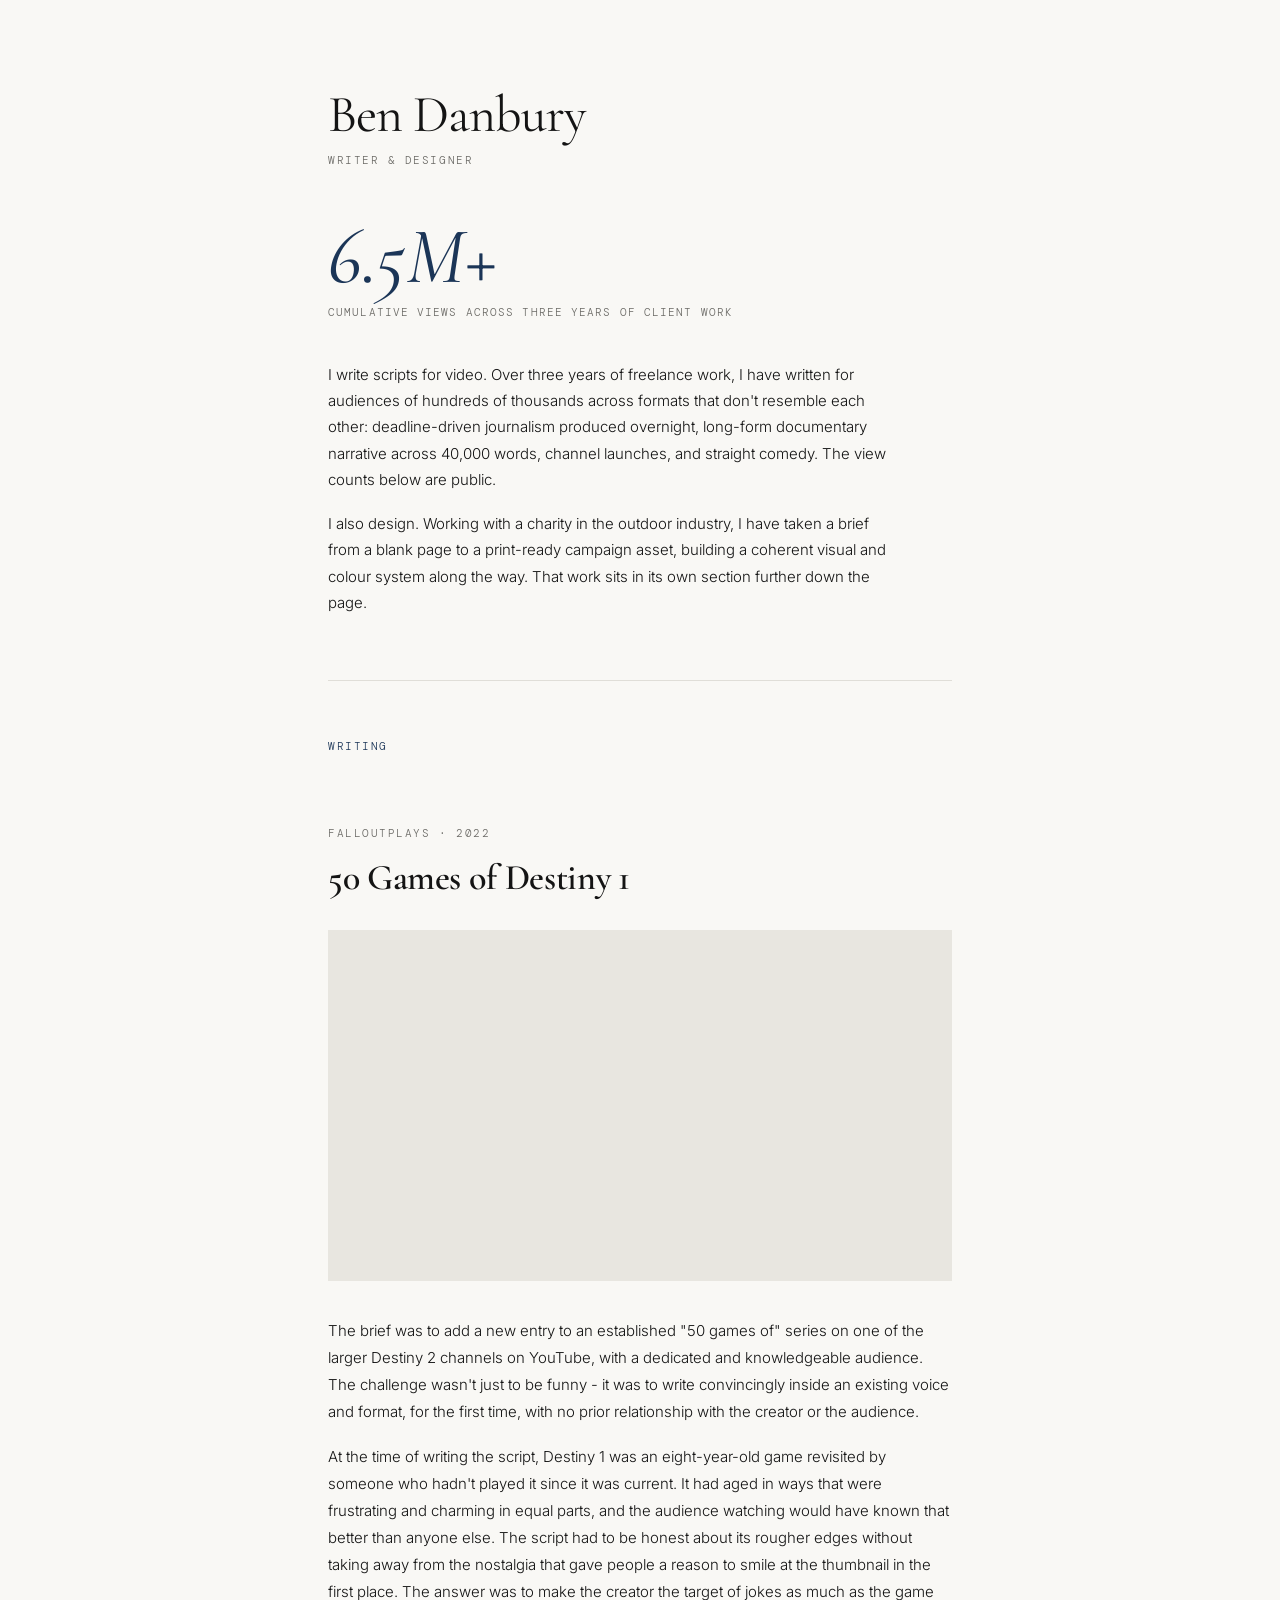
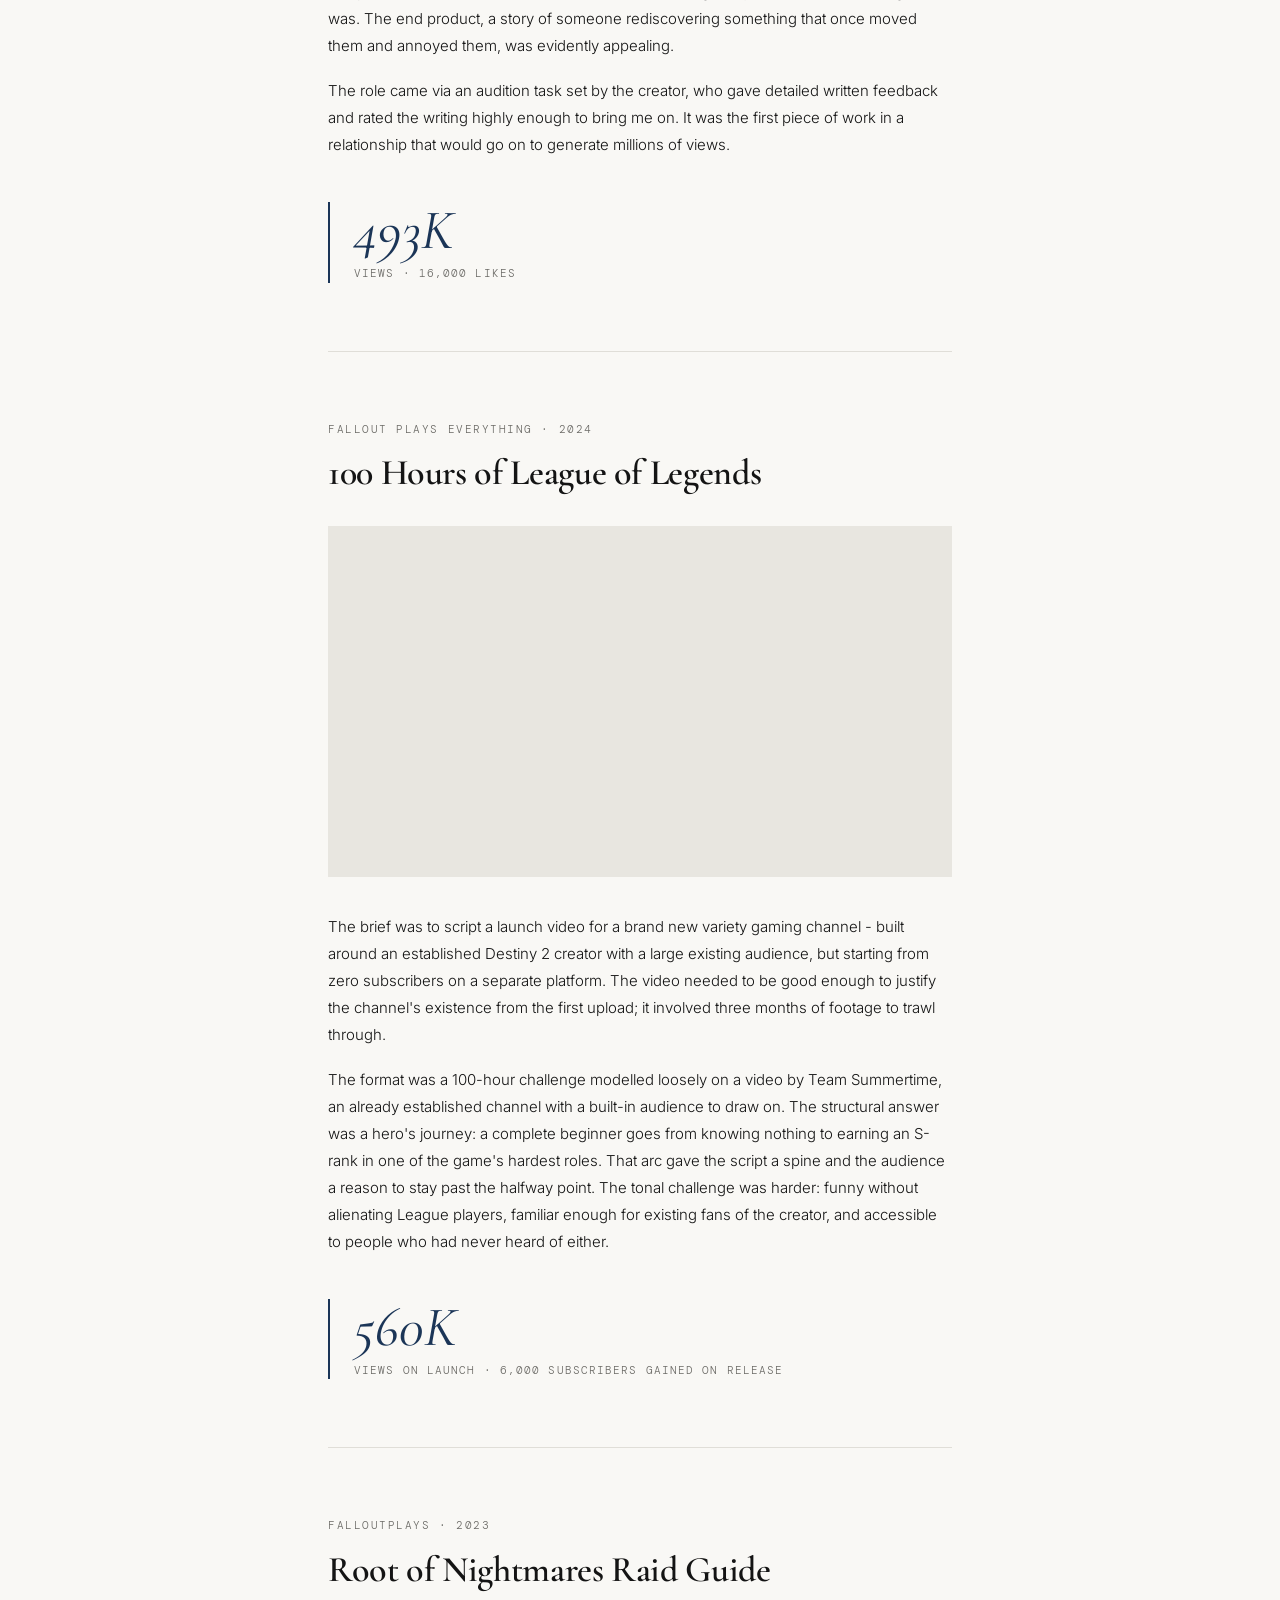
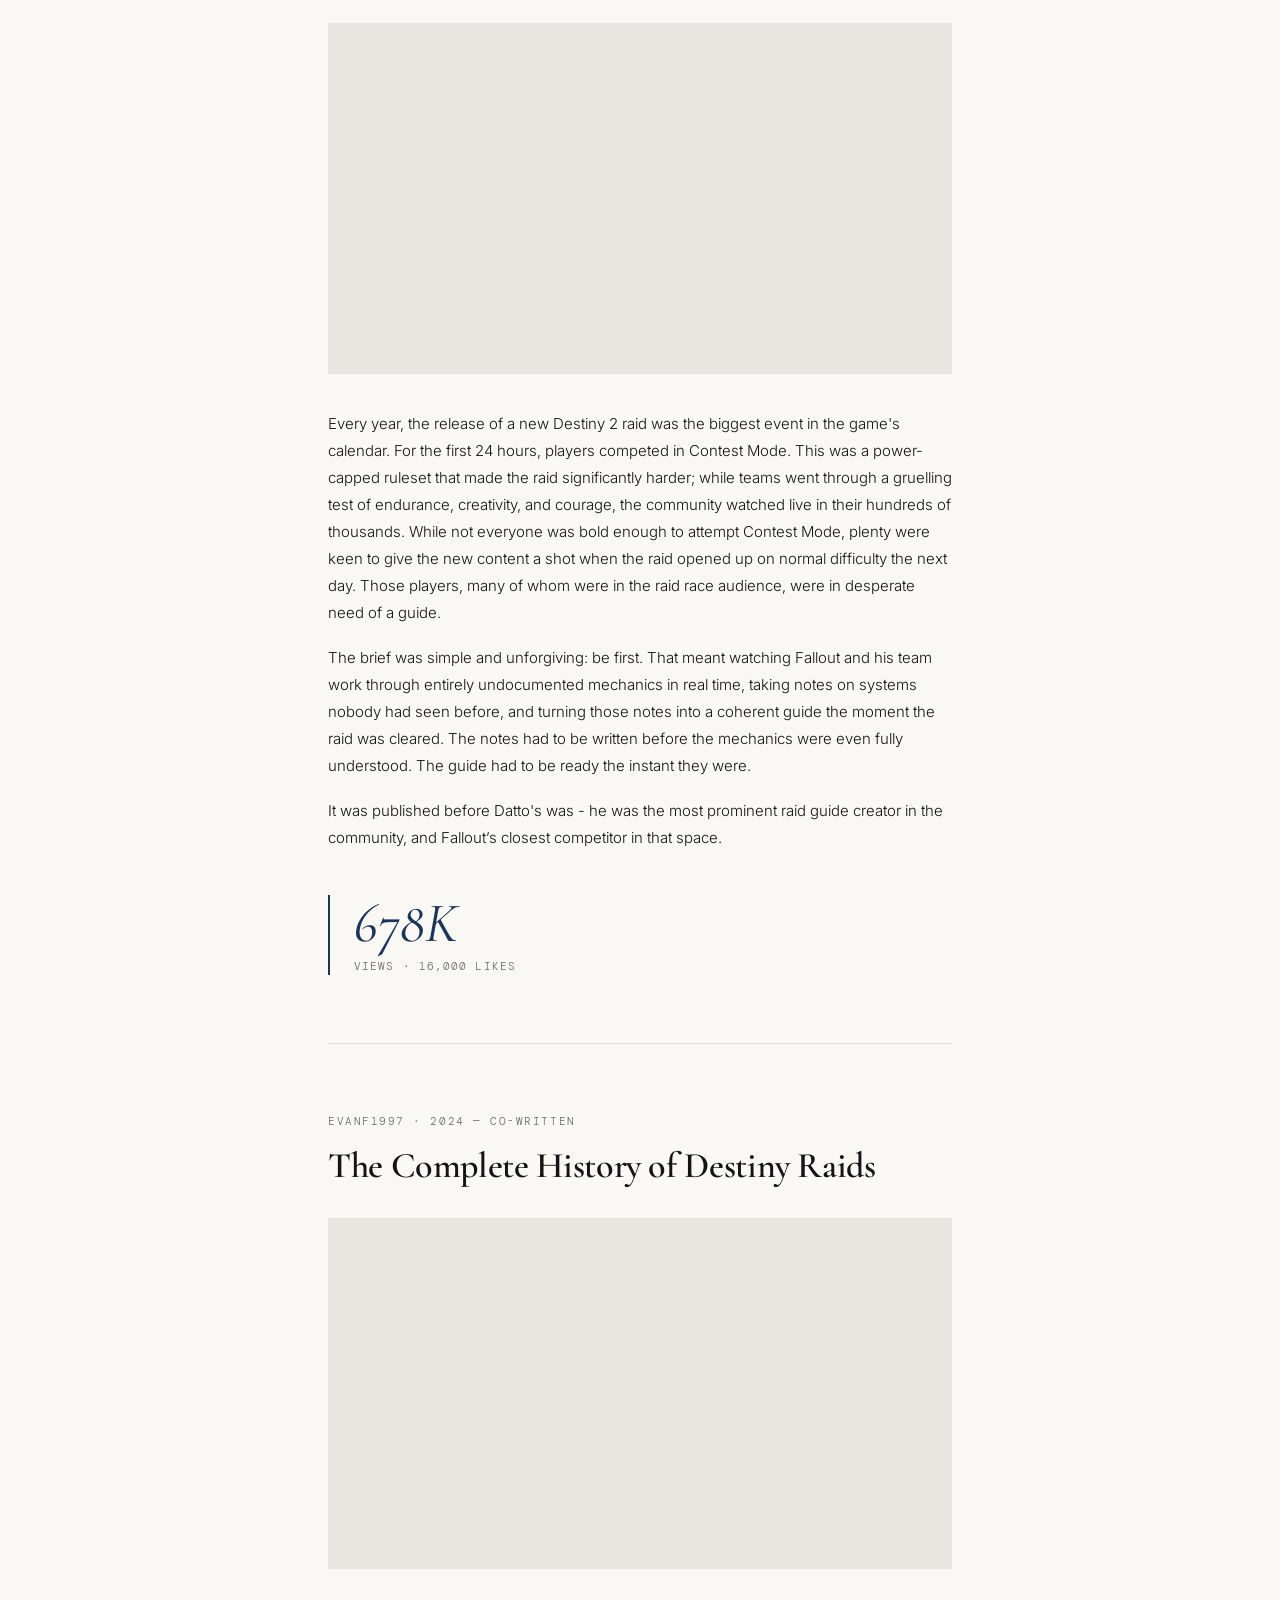
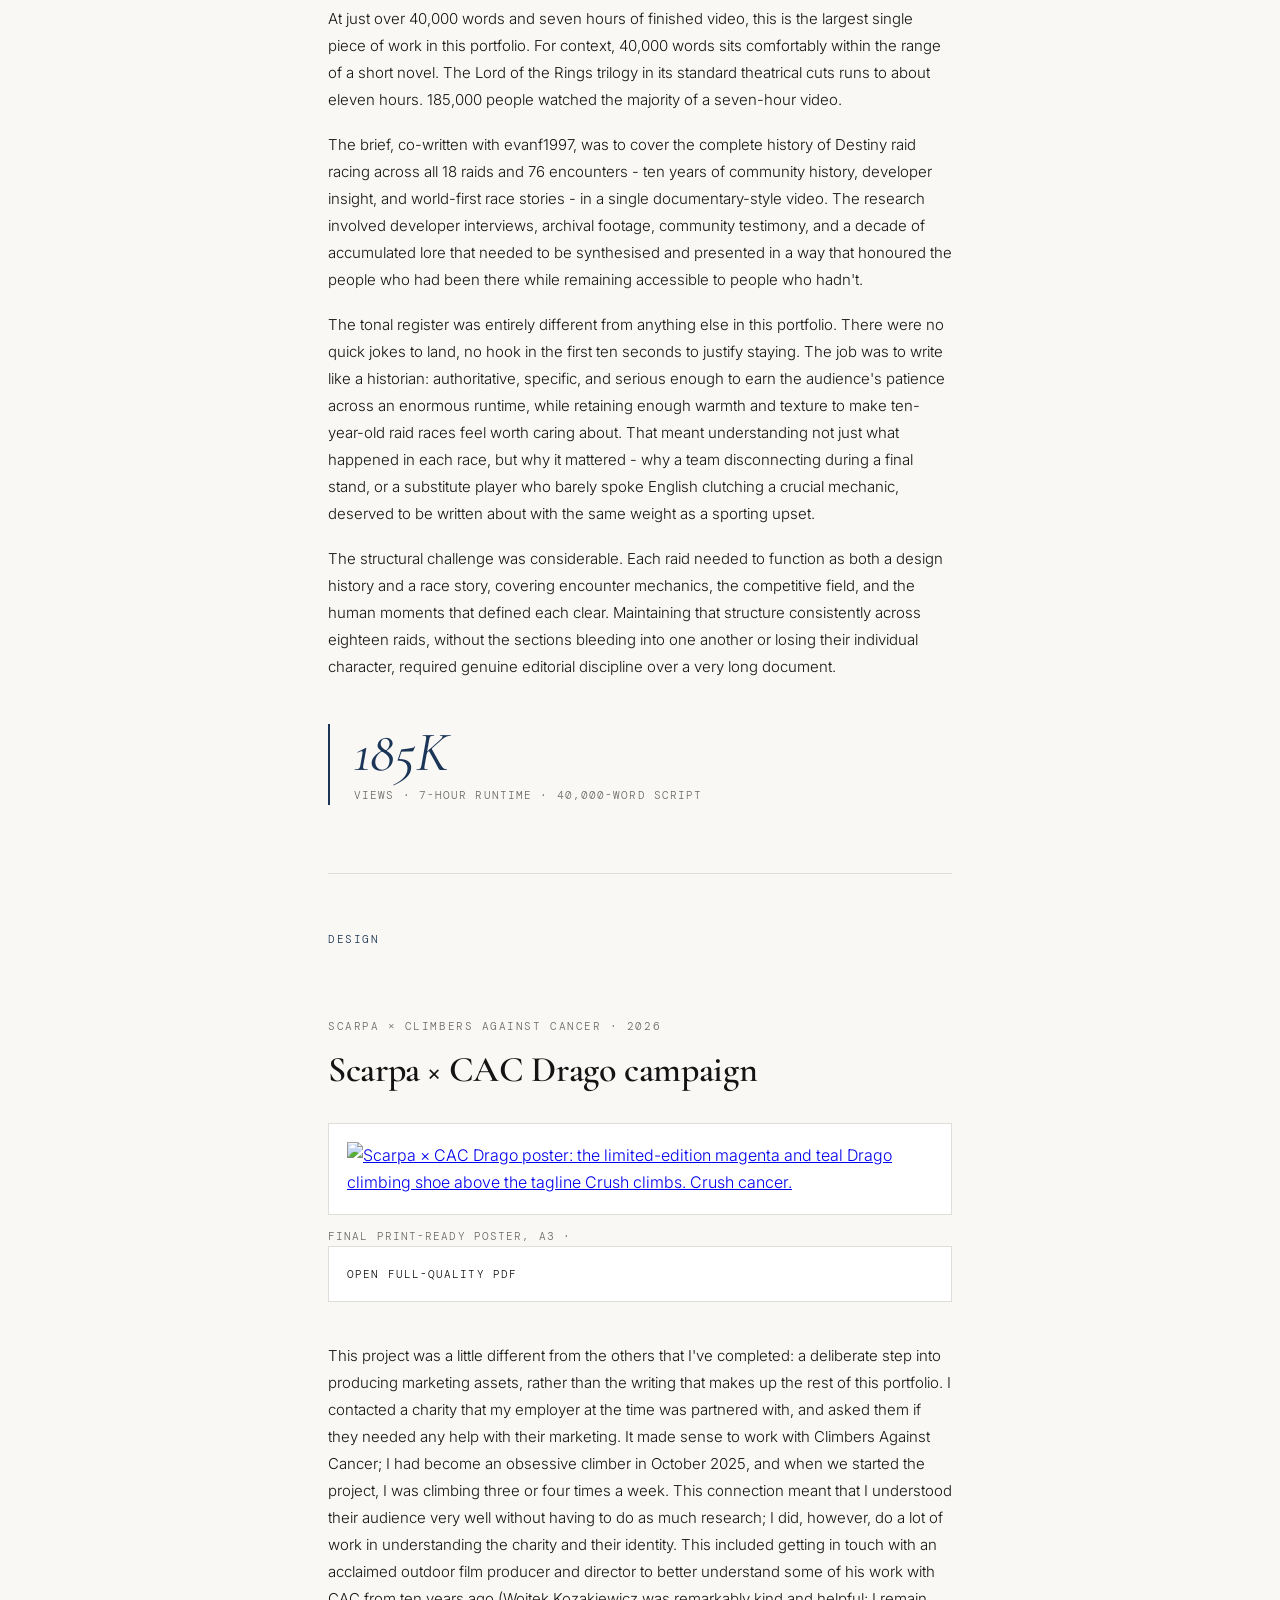
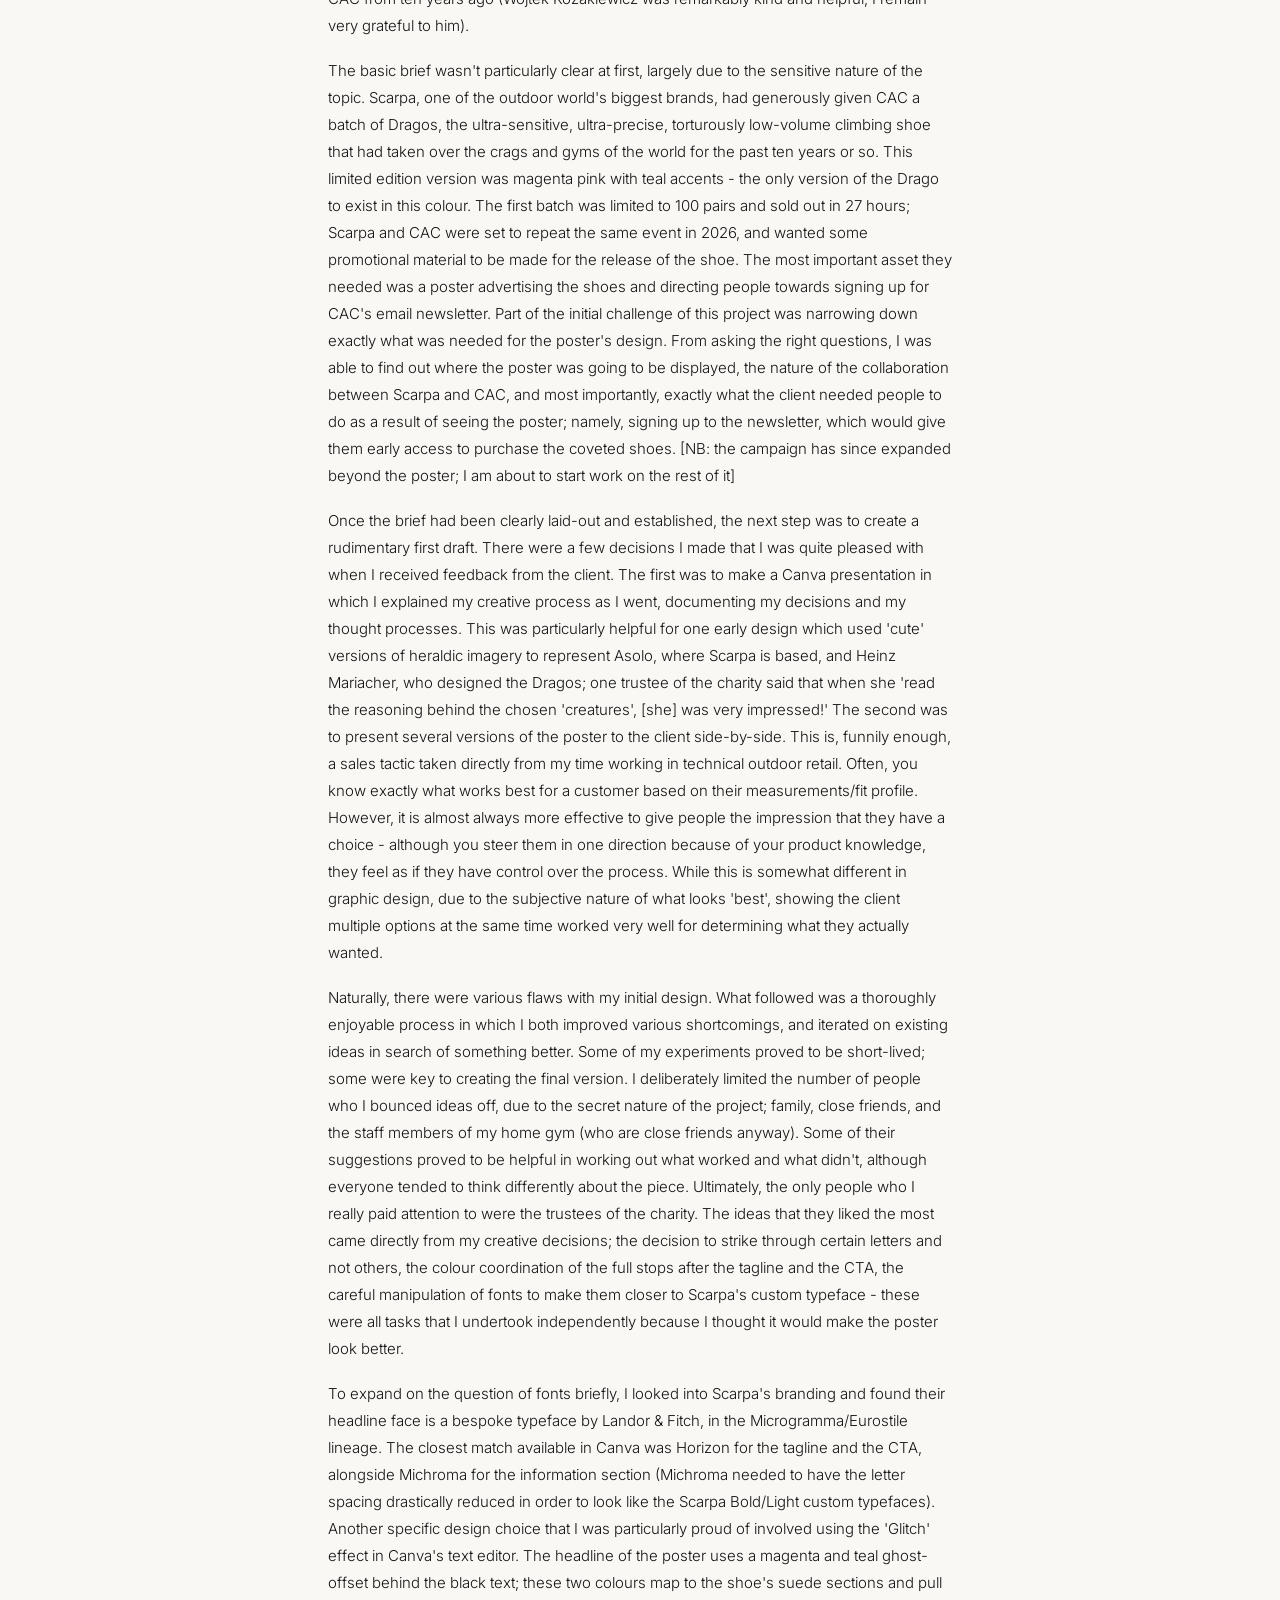
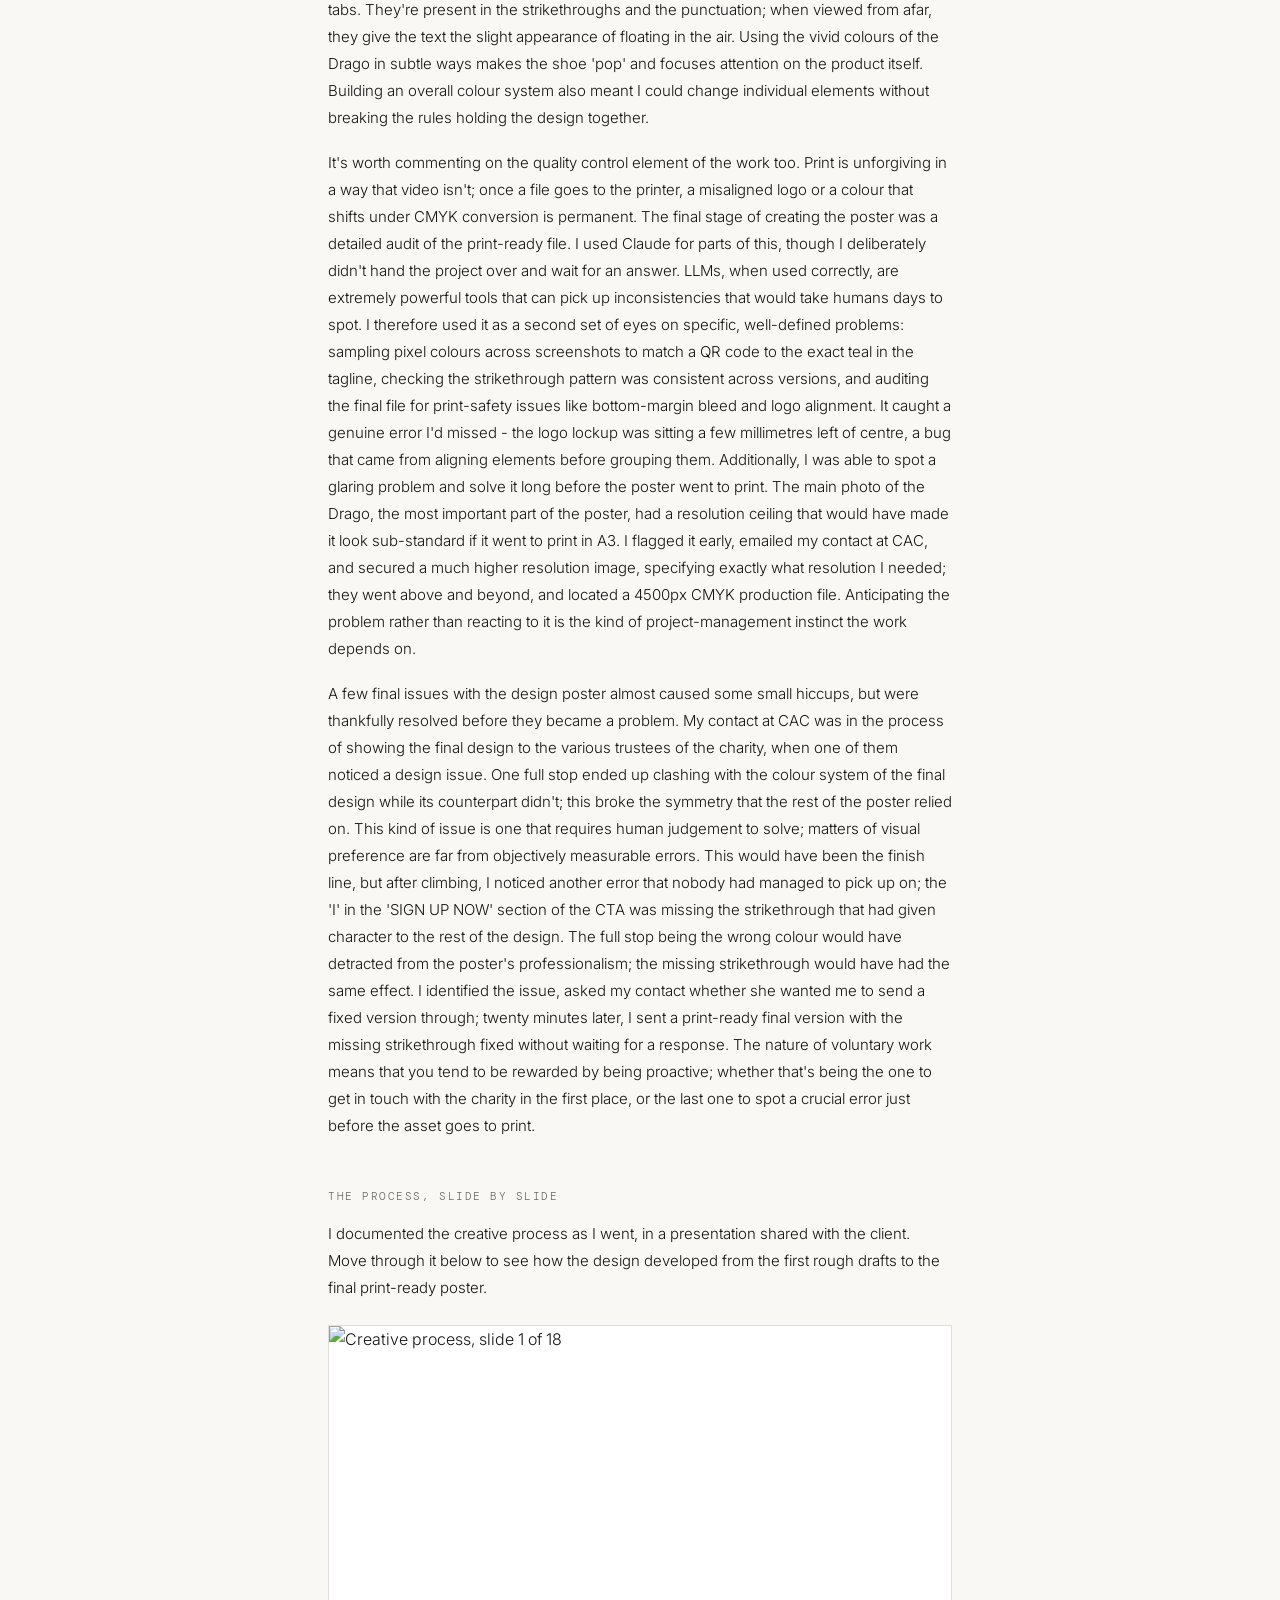
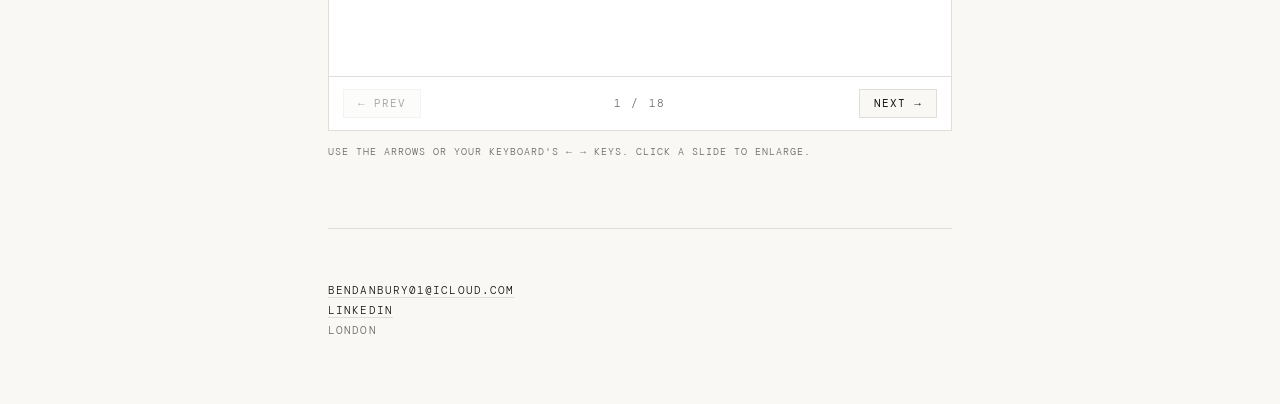
==== index.html @ b845088d "Rename index_1.html to index.html" ====
<!DOCTYPE html>
<html lang="en">
<head>
    <meta charset="UTF-8">
    <meta name="viewport" content="width=device-width, initial-scale=1.0">
    <title>Ben Danbury — Writer &amp; Designer</title>
    <link rel="preconnect" href="https://fonts.googleapis.com">
    <link rel="preconnect" href="https://fonts.gstatic.com" crossorigin>
    <link href="https://fonts.googleapis.com/css2?family=Cormorant+Garamond:ital,wght@0,400;0,600;1,400;1,600&family=Inter:wght@300;400;500&family=DM+Mono:wght@400;500&display=swap" rel="stylesheet">

    <style>
        *, *::before, *::after {
            box-sizing: border-box;
            margin: 0;
            padding: 0;
        }

        :root {
            --bg: #F9F8F5;
            --ink: #141414;
            --muted: #6B6A66;
            --accent: #1B3557;
            --rule: #E0DED8;
        }

        html {
            font-size: 16px;
            -webkit-font-smoothing: antialiased;
        }

        body {
            background: var(--bg);
            color: var(--ink);
            font-family: 'Inter', sans-serif;
            font-weight: 300;
            line-height: 1.7;
        }

        .container {
            max-width: 680px;
            margin: 0 auto;
            padding: 0 28px;
        }

        /* ── Hero ── */
        .hero {
            padding: 88px 0 64px;
            border-bottom: 1px solid var(--rule);
        }

        .hero-name {
            font-family: 'Cormorant Garamond', serif;
            font-size: 52px;
            font-weight: 400;
            letter-spacing: -0.02em;
            line-height: 1.05;
            color: var(--ink);
            margin-bottom: 8px;
        }

        .hero-role {
            font-family: 'DM Mono', monospace;
            font-size: 11px;
            letter-spacing: 0.14em;
            text-transform: uppercase;
            color: var(--muted);
            margin-bottom: 48px;
        }

        .hero-number {
            font-family: 'Cormorant Garamond', serif;
            font-size: 80px;
            font-style: italic;
            font-weight: 400;
            line-height: 1;
            color: var(--accent);
            margin-bottom: 6px;
        }

        .hero-number-label {
            font-family: 'DM Mono', monospace;
            font-size: 11px;
            letter-spacing: 0.1em;
            text-transform: uppercase;
            color: var(--muted);
            margin-bottom: 40px;
        }

        .hero-bio {
            font-size: 15px;
            font-weight: 300;
            color: var(--ink);
            line-height: 1.75;
            max-width: 560px;
        }

        .hero-bio + .hero-bio {
            margin-top: 18px;
        }

        /* ── Section divider label ── */
        .section-label {
            padding: 56px 0 0;
        }

        .section-label-eyebrow {
            font-family: 'DM Mono', monospace;
            font-size: 11px;
            letter-spacing: 0.14em;
            text-transform: uppercase;
            color: var(--accent);
        }

        /* ── Projects ── */
        .project {
            padding: 68px 0;
            border-bottom: 1px solid var(--rule);
        }

        .project-eyebrow {
            font-family: 'DM Mono', monospace;
            font-size: 11px;
            letter-spacing: 0.14em;
            text-transform: uppercase;
            color: var(--muted);
            margin-bottom: 14px;
        }

        .project-title {
            font-family: 'Cormorant Garamond', serif;
            font-size: 36px;
            font-weight: 600;
            line-height: 1.15;
            letter-spacing: -0.01em;
            color: var(--ink);
            margin-bottom: 32px;
        }

        /* ── Video embed ── */
        .video-wrapper {
            position: relative;
            padding-bottom: 56.25%;
            height: 0;
            overflow: hidden;
            margin-bottom: 36px;
            background: #E8E6E0;
        }

        .video-wrapper iframe {
            position: absolute;
            top: 0;
            left: 0;
            width: 100%;
            height: 100%;
            border: none;
        }

        .video-placeholder {
            position: absolute;
            top: 0;
            left: 0;
            width: 100%;
            height: 100%;
            display: flex;
            flex-direction: column;
            align-items: center;
            justify-content: center;
            gap: 8px;
            color: var(--muted);
        }

        .video-placeholder-label {
            font-family: 'DM Mono', monospace;
            font-size: 11px;
            letter-spacing: 0.1em;
            text-transform: uppercase;
        }

        .video-placeholder-sub {
            font-family: 'Inter', sans-serif;
            font-size: 13px;
            font-weight: 300;
        }

        /* ── Case study ── */
        .case-study {
            font-size: 15px;
            font-weight: 300;
            line-height: 1.8;
            color: var(--ink);
        }

        .case-study p + p {
            margin-top: 18px;
        }

        /* ── Stat block ── */
        .stat-block {
            border-left: 2px solid var(--accent);
            padding-left: 24px;
            margin-top: 44px;
        }

        .stat-number {
            font-family: 'Cormorant Garamond', serif;
            font-size: 56px;
            font-style: italic;
            font-weight: 400;
            line-height: 1;
            color: var(--accent);
            margin-bottom: 6px;
        }

        .stat-detail {
            font-family: 'DM Mono', monospace;
            font-size: 11px;
            letter-spacing: 0.1em;
            text-transform: uppercase;
            color: var(--muted);
            line-height: 1.7;
        }

        /* ── Design: poster hero ── */
        .poster {
            margin-bottom: 40px;
        }

        .poster a {
            display: block;
            background: #FFFFFF;
            border: 1px solid var(--rule);
            padding: 18px;
            transition: border-color 0.15s ease;
        }

        .poster a:hover {
            border-color: var(--accent);
        }

        .poster img {
            display: block;
            width: 100%;
            height: auto;
        }

        .poster-caption {
            font-family: 'DM Mono', monospace;
            font-size: 11px;
            letter-spacing: 0.1em;
            text-transform: uppercase;
            color: var(--muted);
            margin-top: 12px;
            line-height: 1.7;
        }

        .poster-caption a {
            color: var(--ink);
            text-decoration: none;
            border-bottom: 1px solid var(--rule);
            transition: border-color 0.15s ease;
        }

        .poster-caption a:hover {
            border-color: var(--ink);
        }

        /* ── Design: process carousel ── */
        .process {
            margin-top: 48px;
        }

        .process-eyebrow {
            font-family: 'DM Mono', monospace;
            font-size: 11px;
            letter-spacing: 0.14em;
            text-transform: uppercase;
            color: var(--muted);
            margin-bottom: 14px;
        }

        .process-intro {
            font-size: 15px;
            font-weight: 300;
            line-height: 1.8;
            color: var(--ink);
            margin-bottom: 24px;
        }

        .carousel {
            position: relative;
            background: #FFFFFF;
            border: 1px solid var(--rule);
        }

        .carousel-stage {
            position: relative;
            width: 100%;
            aspect-ratio: 16 / 9;
            background: #FFFFFF;
            overflow: hidden;
        }

        .carousel-slide {
            position: absolute;
            inset: 0;
            width: 100%;
            height: 100%;
            object-fit: contain;
            opacity: 0;
            transition: opacity 0.25s ease;
            pointer-events: none;
        }

        .carousel-slide.is-active {
            opacity: 1;
            pointer-events: auto;
        }

        .carousel-controls {
            display: flex;
            align-items: center;
            justify-content: space-between;
            gap: 12px;
            border-top: 1px solid var(--rule);
            padding: 12px 14px;
        }

        .carousel-btn {
            appearance: none;
            border: 1px solid var(--rule);
            background: var(--bg);
            color: var(--ink);
            font-family: 'DM Mono', monospace;
            font-size: 11px;
            letter-spacing: 0.1em;
            text-transform: uppercase;
            padding: 8px 14px;
            cursor: pointer;
            transition: border-color 0.15s ease, color 0.15s ease;
            line-height: 1;
        }

        .carousel-btn:hover:not(:disabled) {
            border-color: var(--accent);
            color: var(--accent);
        }

        .carousel-btn:disabled {
            opacity: 0.35;
            cursor: default;
        }

        .carousel-counter {
            font-family: 'DM Mono', monospace;
            font-size: 11px;
            letter-spacing: 0.14em;
            text-transform: uppercase;
            color: var(--muted);
            white-space: nowrap;
        }

        .carousel-hint {
            font-family: 'DM Mono', monospace;
            font-size: 10px;
            letter-spacing: 0.1em;
            text-transform: uppercase;
            color: var(--muted);
            margin-top: 12px;
        }

        /* Lightbox for enlarging a slide */
        .lightbox {
            position: fixed;
            inset: 0;
            background: rgba(20, 20, 20, 0.92);
            display: none;
            align-items: center;
            justify-content: center;
            padding: 24px;
            z-index: 50;
        }

        .lightbox.is-open {
            display: flex;
        }

        .lightbox img {
            max-width: 100%;
            max-height: 88vh;
            object-fit: contain;
        }

        .lightbox-close {
            position: absolute;
            top: 20px;
            right: 24px;
            appearance: none;
            border: 1px solid rgba(249, 248, 245, 0.4);
            background: transparent;
            color: #F9F8F5;
            font-family: 'DM Mono', monospace;
            font-size: 11px;
            letter-spacing: 0.14em;
            text-transform: uppercase;
            padding: 8px 14px;
            cursor: pointer;
        }

        .lightbox-nav {
            position: absolute;
            top: 50%;
            transform: translateY(-50%);
            appearance: none;
            border: none;
            background: transparent;
            color: #F9F8F5;
            font-family: 'Cormorant Garamond', serif;
            font-size: 44px;
            line-height: 1;
            padding: 0 18px;
            cursor: pointer;
            opacity: 0.75;
        }

        .lightbox-nav:hover { opacity: 1; }
        .lightbox-prev { left: 4px; }
        .lightbox-next { right: 4px; }

        /* ── Footer ── */
        .footer {
            padding: 52px 0 64px;
        }

        .footer-contact {
            font-family: 'DM Mono', monospace;
            font-size: 11px;
            letter-spacing: 0.1em;
            text-transform: uppercase;
            color: var(--muted);
            line-height: 1.8;
        }

        .footer-contact a {
            color: var(--ink);
            text-decoration: none;
            border-bottom: 1px solid var(--rule);
            transition: border-color 0.15s ease;
        }

        .footer-contact a:hover {
            border-color: var(--ink);
        }

        /* ── Responsive ── */
        @media (max-width: 600px) {
            .hero { padding: 60px 0 48px; }
            .hero-name { font-size: 40px; }
            .hero-number { font-size: 64px; }
            .project { padding: 52px 0; }
            .project-title { font-size: 30px; }
            .stat-number { font-size: 44px; }
            .carousel-controls { flex-wrap: wrap; }
            .lightbox-nav { font-size: 34px; padding: 0 8px; }
        }

        @media (prefers-reduced-motion: reduce) {
            * { transition: none !important; }
        }
    </style>
</head>
<body>

<div class="container">

    <header class="hero">
        <h1 class="hero-name">Ben Danbury</h1>
        <p class="hero-role">Writer &amp; Designer</p>

        <div class="hero-number">6.5M+</div>
        <p class="hero-number-label">Cumulative views across three years of client work</p>

        <p class="hero-bio">I write scripts for video. Over three years of freelance work, I have written for audiences of hundreds of thousands across formats that don't resemble each other: deadline-driven journalism produced overnight, long-form documentary narrative across 40,000 words, channel launches, and straight comedy. The view counts below are public.</p>

        <p class="hero-bio">I also design. Working with a charity in the outdoor industry, I have taken a brief from a blank page to a print-ready campaign asset, building a coherent visual and colour system along the way. That work sits in its own section further down the page.</p>
    </header>


    <!-- ══════════════════════ WRITING ══════════════════════ -->
    <div class="section-label">
        <p class="section-label-eyebrow">Writing</p>
    </div>


    <!-- ── Project 1: 50 Games of Destiny 1 ── -->
    <article class="project">
        <p class="project-eyebrow">FalloutPlays · 2022</p>
        <h2 class="project-title">50 Games of Destiny 1</h2>

   <div class="video-wrapper">
    <iframe
        src="https://www.youtube.com/embed/JL7WE3hRDn8"
        title="50 Games of Destiny 1 — FalloutPlays"
        allow="accelerometer; autoplay; clipboard-write; encrypted-media; gyroscope; picture-in-picture; web-share"
        referrerpolicy="strict-origin-when-cross-origin"
        allowfullscreen>
    </iframe>
</div>

        <div class="case-study">
            <p>The brief was to add a new entry to an established "50 games of" series on one of the larger Destiny 2 channels on YouTube, with a dedicated and knowledgeable audience. The challenge wasn't just to be funny - it was to write convincingly inside an existing voice and format, for the first time, with no prior relationship with the creator or the audience.</p>
            <p>At the time of writing the script, Destiny 1 was an eight-year-old game revisited by someone who hadn't played it since it was current. It had aged in ways that were frustrating and charming in equal parts, and the audience watching would have known that better than anyone else. The script had to be honest about its rougher edges without taking away from the nostalgia that gave people a reason to smile at the thumbnail in the first place. The answer was to make the creator the target of jokes as much as the game was. The end product, a story of someone rediscovering something that once moved them and annoyed them, was evidently appealing.</p>
            <p>The role came via an audition task set by the creator, who gave detailed written feedback and rated the writing highly enough to bring me on. It was the first piece of work in a relationship that would go on to generate millions of views.</p>
        </div>

        <div class="stat-block">
            <div class="stat-number">493K</div>
            <div class="stat-detail">Views · 16,000 likes</div>
        </div>
    </article>


    <!-- ── Project 2: 100 Hours of League of Legends ── -->
    <article class="project">
        <p class="project-eyebrow">Fallout Plays Everything · 2024</p>
        <h2 class="project-title">100 Hours of League of Legends</h2>

<div class="video-wrapper">
    <iframe
        src="https://www.youtube.com/embed/4E5YMgoPH_U"
        title="100 Hours of League of Legends — Fallout Plays Everything"
        allow="accelerometer; autoplay; clipboard-write; encrypted-media; gyroscope; picture-in-picture; web-share"
        referrerpolicy="strict-origin-when-cross-origin"
        allowfullscreen>
    </iframe>
</div>

        <div class="case-study">
            <p>The brief was to script a launch video for a brand new variety gaming channel - built around an established Destiny 2 creator with a large existing audience, but starting from zero subscribers on a separate platform. The video needed to be good enough to justify the channel's existence from the first upload; it involved three months of footage to trawl through.</p>
            <p>The format was a 100-hour challenge modelled loosely on a video by Team Summertime, an already established channel with a built-in audience to draw on. The structural answer was a hero's journey: a complete beginner goes from knowing nothing to earning an S-rank in one of the game's hardest roles. That arc gave the script a spine and the audience a reason to stay past the halfway point. The tonal challenge was harder: funny without alienating League players, familiar enough for existing fans of the creator, and accessible to people who had never heard of either.</p>
        </div>

        <div class="stat-block">
            <div class="stat-number">560K</div>
            <div class="stat-detail">Views on launch · 6,000 subscribers gained on release</div>
        </div>
    </article>


    <!-- ── Project 3: Root of Nightmares ── -->
    <article class="project">
        <p class="project-eyebrow">FalloutPlays · 2023</p>
        <h2 class="project-title">Root of Nightmares Raid Guide</h2>

   <div class="video-wrapper">
    <iframe
        src="https://www.youtube.com/embed/f1-ytmAPFgE"
        title="Root of Nightmares Raid Guide — FalloutPlays"
        allow="accelerometer; autoplay; clipboard-write; encrypted-media; gyroscope; picture-in-picture; web-share"
        referrerpolicy="strict-origin-when-cross-origin"
        allowfullscreen>
    </iframe>
</div>

        <div class="case-study">
            <p>Every year, the release of a new Destiny 2 raid was the biggest event in the game's calendar. For the first 24 hours, players competed in Contest Mode. This was a power-capped ruleset that made the raid significantly harder; while teams went through a gruelling test of endurance, creativity, and courage, the community watched live in their hundreds of thousands. While not everyone was bold enough to attempt Contest Mode, plenty were keen to give the new content a shot when the raid opened up on normal difficulty the next day. Those players, many of whom were in the raid race audience, were in desperate need of a guide. </p>
            <p>The brief was simple and unforgiving: be first. That meant watching Fallout and his team work through entirely undocumented mechanics in real time, taking notes on systems nobody had seen before, and turning those notes into a coherent guide the moment the raid was cleared. The notes had to be written before the mechanics were even fully understood. The guide had to be ready the instant they were.</p>
            <p>It was published before Datto's was - he was the most prominent raid guide creator in the community, and Fallout’s closest competitor in that space.</p>
        </div>

        <div class="stat-block">
            <div class="stat-number">678K</div>
            <div class="stat-detail">Views · 16,000 likes</div>
        </div>
    </article>


    <!-- ── Project 4: Complete History of Destiny Raids ── -->
    <article class="project">
        <p class="project-eyebrow">evanf1997 · 2024 — Co-written</p>
        <h2 class="project-title">The Complete History of Destiny Raids</h2>

        <!-- Replace the src below with the YouTube embed URL when available -->
        <div class="video-wrapper">
    <iframe
        src="https://www.youtube.com/embed/HlWOp9vhKY4?si=Jw5TITBkUwrV5o_r"
        title="YouTube video player"
        allow="accelerometer; autoplay; clipboard-write; encrypted-media; gyroscope; picture-in-picture; web-share"
        referrerpolicy="strict-origin-when-cross-origin"
        allowfullscreen>
    </iframe>
</div>


        <div class="case-study">
            <p>At just over 40,000 words and seven hours of finished video, this is the largest single piece of work in this portfolio. For context, 40,000 words sits comfortably within the range of a short novel. The Lord of the Rings trilogy in its standard theatrical cuts runs to about eleven hours. 185,000 people watched the majority of a seven-hour video.</p>
            <p>The brief, co-written with evanf1997, was to cover the complete history of Destiny raid racing across all 18 raids and 76 encounters - ten years of community history, developer insight, and world-first race stories - in a single documentary-style video. The research involved developer interviews, archival footage, community testimony, and a decade of accumulated lore that needed to be synthesised and presented in a way that honoured the people who had been there while remaining accessible to people who hadn't.</p>
            <p>The tonal register was entirely different from anything else in this portfolio. There were no quick jokes to land, no hook in the first ten seconds to justify staying. The job was to write like a historian: authoritative, specific, and serious enough to earn the audience's patience across an enormous runtime, while retaining enough warmth and texture to make ten-year-old raid races feel worth caring about. That meant understanding not just what happened in each race, but why it mattered - why a team disconnecting during a final stand, or a substitute player who barely spoke English clutching a crucial mechanic, deserved to be written about with the same weight as a sporting upset.</p>
            <p>The structural challenge was considerable. Each raid needed to function as both a design history and a race story, covering encounter mechanics, the competitive field, and the human moments that defined each clear. Maintaining that structure consistently across eighteen raids, without the sections bleeding into one another or losing their individual character, required genuine editorial discipline over a very long document.</p>
        </div>

        <div class="stat-block">
            <div class="stat-number">185K</div>
            <div class="stat-detail">Views · 7-hour runtime · 40,000-word script</div>
        </div>
    </article>


    <!-- ══════════════════════ DESIGN ══════════════════════ -->
    <div class="section-label">
        <p class="section-label-eyebrow">Design</p>
    </div>

    <article class="project">
        <p class="project-eyebrow">Scarpa × Climbers Against Cancer · 2026</p>
        <h2 class="project-title">Scarpa × CAC Drago campaign</h2>

        <div class="poster">
            <a href="assets/design/scarpa-cac-drago-poster.pdf" target="_blank" rel="noopener" title="Open the print-ready PDF">
                <img src="assets/design/scarpa-cac-drago-poster.png" alt="Scarpa × CAC Drago poster: the limited-edition magenta and teal Drago climbing shoe above the tagline Crush climbs. Crush cancer.">
            </a>
            <p class="poster-caption">Final print-ready poster, A3 · <a href="assets/design/scarpa-cac-drago-poster.pdf" target="_blank" rel="noopener">Open full-quality PDF</a></p>
        </div>

        <div class="case-study">
            <p>This project was a little different from the others that I've completed: a deliberate step into producing marketing assets, rather than the writing that makes up the rest of this portfolio. I contacted a charity that my employer at the time was partnered with, and asked them if they needed any help with their marketing. It made sense to work with Climbers Against Cancer; I had become an obsessive climber in October 2025, and when we started the project, I was climbing three or four times a week. This connection meant that I understood their audience very well without having to do as much research; I did, however, do a lot of work in understanding the charity and their identity. This included getting in touch with an acclaimed outdoor film producer and director to better understand some of his work with CAC from ten years ago (Wojtek Kozakiewicz was remarkably kind and helpful; I remain very grateful to him).</p>

            <p>The basic brief wasn't particularly clear at first, largely due to the sensitive nature of the topic. Scarpa, one of the outdoor world's biggest brands, had generously given CAC a batch of Dragos, the ultra-sensitive, ultra-precise, torturously low-volume climbing shoe that had taken over the crags and gyms of the world for the past ten years or so. This limited edition version was magenta pink with teal accents - the only version of the Drago to exist in this colour. The first batch was limited to 100 pairs and sold out in 27 hours; Scarpa and CAC were set to repeat the same event in 2026, and wanted some promotional material to be made for the release of the shoe. The most important asset they needed was a poster advertising the shoes and directing people towards signing up for CAC's email newsletter. Part of the initial challenge of this project was narrowing down exactly what was needed for the poster's design. From asking the right questions, I was able to find out where the poster was going to be displayed, the nature of the collaboration between Scarpa and CAC, and most importantly, exactly what the client needed people to do as a result of seeing the poster; namely, signing up to the newsletter, which would give them early access to purchase the coveted shoes. [NB: the campaign has since expanded beyond the poster; I am about to start work on the rest of it]</p>

            <p>Once the brief had been clearly laid-out and established, the next step was to create a rudimentary first draft. There were a few decisions I made that I was quite pleased with when I received feedback from the client. The first was to make a Canva presentation in which I explained my creative process as I went, documenting my decisions and my thought processes. This was particularly helpful for one early design which used 'cute' versions of heraldic imagery to represent Asolo, where Scarpa is based, and Heinz Mariacher, who designed the Dragos; one trustee of the charity said that when she 'read the reasoning behind the chosen 'creatures', [she] was very impressed!' The second was to present several versions of the poster to the client side-by-side. This is, funnily enough, a sales tactic taken directly from my time working in technical outdoor retail. Often, you know exactly what works best for a customer based on their measurements/fit profile. However, it is almost always more effective to give people the impression that they have a choice - although you steer them in one direction because of your product knowledge, they feel as if they have control over the process. While this is somewhat different in graphic design, due to the subjective nature of what looks 'best', showing the client multiple options at the same time worked very well for determining what they actually wanted.</p>

            <p>Naturally, there were various flaws with my initial design. What followed was a thoroughly enjoyable process in which I both improved various shortcomings, and iterated on existing ideas in search of something better. Some of my experiments proved to be short-lived; some were key to creating the final version. I deliberately limited the number of people who I bounced ideas off, due to the secret nature of the project; family, close friends, and the staff members of my home gym (who are close friends anyway). Some of their suggestions proved to be helpful in working out what worked and what didn't, although everyone tended to think differently about the piece. Ultimately, the only people who I really paid attention to were the trustees of the charity. The ideas that they liked the most came directly from my creative decisions; the decision to strike through certain letters and not others, the colour coordination of the full stops after the tagline and the CTA, the careful manipulation of fonts to make them closer to Scarpa's custom typeface - these were all tasks that I undertook independently because I thought it would make the poster look better.</p>

            <p>To expand on the question of fonts briefly, I looked into Scarpa's branding and found their headline face is a bespoke typeface by Landor &amp; Fitch, in the Microgramma/Eurostile lineage. The closest match available in Canva was Horizon for the tagline and the CTA, alongside Michroma for the information section (Michroma needed to have the letter spacing drastically reduced in order to look like the Scarpa Bold/Light custom typefaces). Another specific design choice that I was particularly proud of involved using the 'Glitch' effect in Canva's text editor. The headline of the poster uses a magenta and teal ghost-offset behind the black text; these two colours map to the shoe's suede sections and pull tabs. They're present in the strikethroughs and the punctuation; when viewed from afar, they give the text the slight appearance of floating in the air. Using the vivid colours of the Drago in subtle ways makes the shoe 'pop' and focuses attention on the product itself. Building an overall colour system also meant I could change individual elements without breaking the rules holding the design together.</p>

            <p>It's worth commenting on the quality control element of the work too. Print is unforgiving in a way that video isn't; once a file goes to the printer, a misaligned logo or a colour that shifts under CMYK conversion is permanent. The final stage of creating the poster was a detailed audit of the print-ready file. I used Claude for parts of this, though I deliberately didn't hand the project over and wait for an answer. LLMs, when used correctly, are extremely powerful tools that can pick up inconsistencies that would take humans days to spot. I therefore used it as a second set of eyes on specific, well-defined problems: sampling pixel colours across screenshots to match a QR code to the exact teal in the tagline, checking the strikethrough pattern was consistent across versions, and auditing the final file for print-safety issues like bottom-margin bleed and logo alignment. It caught a genuine error I'd missed - the logo lockup was sitting a few millimetres left of centre, a bug that came from aligning elements before grouping them. Additionally, I was able to spot a glaring problem and solve it long before the poster went to print. The main photo of the Drago, the most important part of the poster, had a resolution ceiling that would have made it look sub-standard if it went to print in A3. I flagged it early, emailed my contact at CAC, and secured a much higher resolution image, specifying exactly what resolution I needed; they went above and beyond, and located a 4500px CMYK production file. Anticipating the problem rather than reacting to it is the kind of project-management instinct the work depends on.</p>

            <p>A few final issues with the design poster almost caused some small hiccups, but were thankfully resolved before they became a problem. My contact at CAC was in the process of showing the final design to the various trustees of the charity, when one of them noticed a design issue. One full stop ended up clashing with the colour system of the final design while its counterpart didn't; this broke the symmetry that the rest of the poster relied on. This kind of issue is one that requires human judgement to solve; matters of visual preference are far from objectively measurable errors. This would have been the finish line, but after climbing, I noticed another error that nobody had managed to pick up on; the 'I' in the 'SIGN UP NOW' section of the CTA was missing the strikethrough that had given character to the rest of the design. The full stop being the wrong colour would have detracted from the poster's professionalism; the missing strikethrough would have had the same effect. I identified the issue, asked my contact whether she wanted me to send a fixed version through; twenty minutes later, I sent a print-ready final version with the missing strikethrough fixed without waiting for a response. The nature of voluntary work means that you tend to be rewarded by being proactive; whether that's being the one to get in touch with the charity in the first place, or the last one to spot a crucial error just before the asset goes to print.</p>
        </div>

        <!-- ── Process presentation carousel ── -->
        <div class="process">
            <p class="process-eyebrow">The process, slide by slide</p>
            <p class="process-intro">I documented the creative process as I went, in a presentation shared with the client. Move through it below to see how the design developed from the first rough drafts to the final print-ready poster.</p>

            <div class="carousel" id="processCarousel" aria-roledescription="carousel" aria-label="Scarpa × CAC creative process presentation">
                <div class="carousel-stage" id="carouselStage"></div>
                <div class="carousel-controls">
                    <button class="carousel-btn" id="carouselPrev" type="button" aria-label="Previous slide">← Prev</button>
                    <span class="carousel-counter" id="carouselCounter">1 / 18</span>
                    <button class="carousel-btn" id="carouselNext" type="button" aria-label="Next slide">Next →</button>
                </div>
            </div>
            <p class="carousel-hint">Use the arrows or your keyboard's ← → keys. Click a slide to enlarge.</p>
        </div>

    </article>


    <footer class="footer">
        <p class="footer-contact">
            <a href="mailto:bendanbury01@icloud.com">bendanbury01@icloud.com</a><br>
            <a href="https://linkedin.com/in/ben-danbury-b86324168">LinkedIn</a><br>
            London
        </p>
    </footer>

</div>

<!-- Lightbox -->
<div class="lightbox" id="lightbox" role="dialog" aria-modal="true" aria-label="Enlarged slide">
    <button class="lightbox-close" id="lightboxClose" type="button">Close ✕</button>
    <button class="lightbox-nav lightbox-prev" id="lightboxPrev" type="button" aria-label="Previous slide">‹</button>
    <img id="lightboxImg" src="" alt="">
    <button class="lightbox-nav lightbox-next" id="lightboxNext" type="button" aria-label="Next slide">›</button>
</div>

<script>
(function () {
    var TOTAL = 18;
    var base = 'assets/design/process/slide-';
    function pad(n) { return (n < 10 ? '0' : '') + n; }
    function src(n) { return base + pad(n) + '.jpg'; }

    var stage = document.getElementById('carouselStage');
    var counter = document.getElementById('carouselCounter');
    var prevBtn = document.getElementById('carouselPrev');
    var nextBtn = document.getElementById('carouselNext');
    if (!stage) return;

    var current = 1;
    var imgs = [];

    // Build slide images (first eager, rest lazy)
    for (var i = 1; i <= TOTAL; i++) {
        var img = document.createElement('img');
        img.className = 'carousel-slide';
        img.src = src(i);
        img.alt = 'Creative process, slide ' + i + ' of ' + TOTAL;
        img.loading = (i === 1) ? 'eager' : 'lazy';
        img.setAttribute('data-index', i);
        if (i === 1) img.classList.add('is-active');
        img.addEventListener('click', function () {
            openLightbox(parseInt(this.getAttribute('data-index'), 10));
        });
        stage.appendChild(img);
        imgs.push(img);
    }

    function show(n) {
        if (n < 1) n = 1;
        if (n > TOTAL) n = TOTAL;
        imgs[current - 1].classList.remove('is-active');
        current = n;
        imgs[current - 1].classList.add('is-active');
        counter.textContent = current + ' / ' + TOTAL;
        prevBtn.disabled = (current === 1);
        nextBtn.disabled = (current === TOTAL);
    }

    prevBtn.addEventListener('click', function () { show(current - 1); });
    nextBtn.addEventListener('click', function () { show(current + 1); });

    // Keyboard navigation when the carousel is in view / focused
    document.addEventListener('keydown', function (e) {
        if (lb.classList.contains('is-open')) return; // lightbox handles its own keys
        if (e.key === 'ArrowLeft') { show(current - 1); }
        else if (e.key === 'ArrowRight') { show(current + 1); }
    });

    // Touch / swipe
    var startX = null;
    stage.addEventListener('touchstart', function (e) { startX = e.touches[0].clientX; }, { passive: true });
    stage.addEventListener('touchend', function (e) {
        if (startX === null) return;
        var dx = e.changedTouches[0].clientX - startX;
        if (Math.abs(dx) > 40) { show(dx < 0 ? current + 1 : current - 1); }
        startX = null;
    }, { passive: true });

    // ── Lightbox ──
    var lb = document.getElementById('lightbox');
    var lbImg = document.getElementById('lightboxImg');
    var lbClose = document.getElementById('lightboxClose');
    var lbPrev = document.getElementById('lightboxPrev');
    var lbNext = document.getElementById('lightboxNext');
    var lbIndex = 1;

    function openLightbox(n) {
        lbIndex = n;
        lbImg.src = src(n);
        lbImg.alt = 'Creative process, slide ' + n + ' of ' + TOTAL;
        lb.classList.add('is-open');
    }
    function closeLightbox() { lb.classList.remove('is-open'); lbImg.src = ''; }
    function lbShow(n) {
        if (n < 1) n = TOTAL;
        if (n > TOTAL) n = 1;
        openLightbox(n);
        show(n); // keep carousel in sync
    }

    lbClose.addEventListener('click', closeLightbox);
    lbPrev.addEventListener('click', function () { lbShow(lbIndex - 1); });
    lbNext.addEventListener('click', function () { lbShow(lbIndex + 1); });
    lb.addEventListener('click', function (e) { if (e.target === lb) closeLightbox(); });
    document.addEventListener('keydown', function (e) {
        if (!lb.classList.contains('is-open')) return;
        if (e.key === 'Escape') closeLightbox();
        else if (e.key === 'ArrowLeft') lbShow(lbIndex - 1);
        else if (e.key === 'ArrowRight') lbShow(lbIndex + 1);
    });

    show(1);
})();
</script>

</body>
</html>
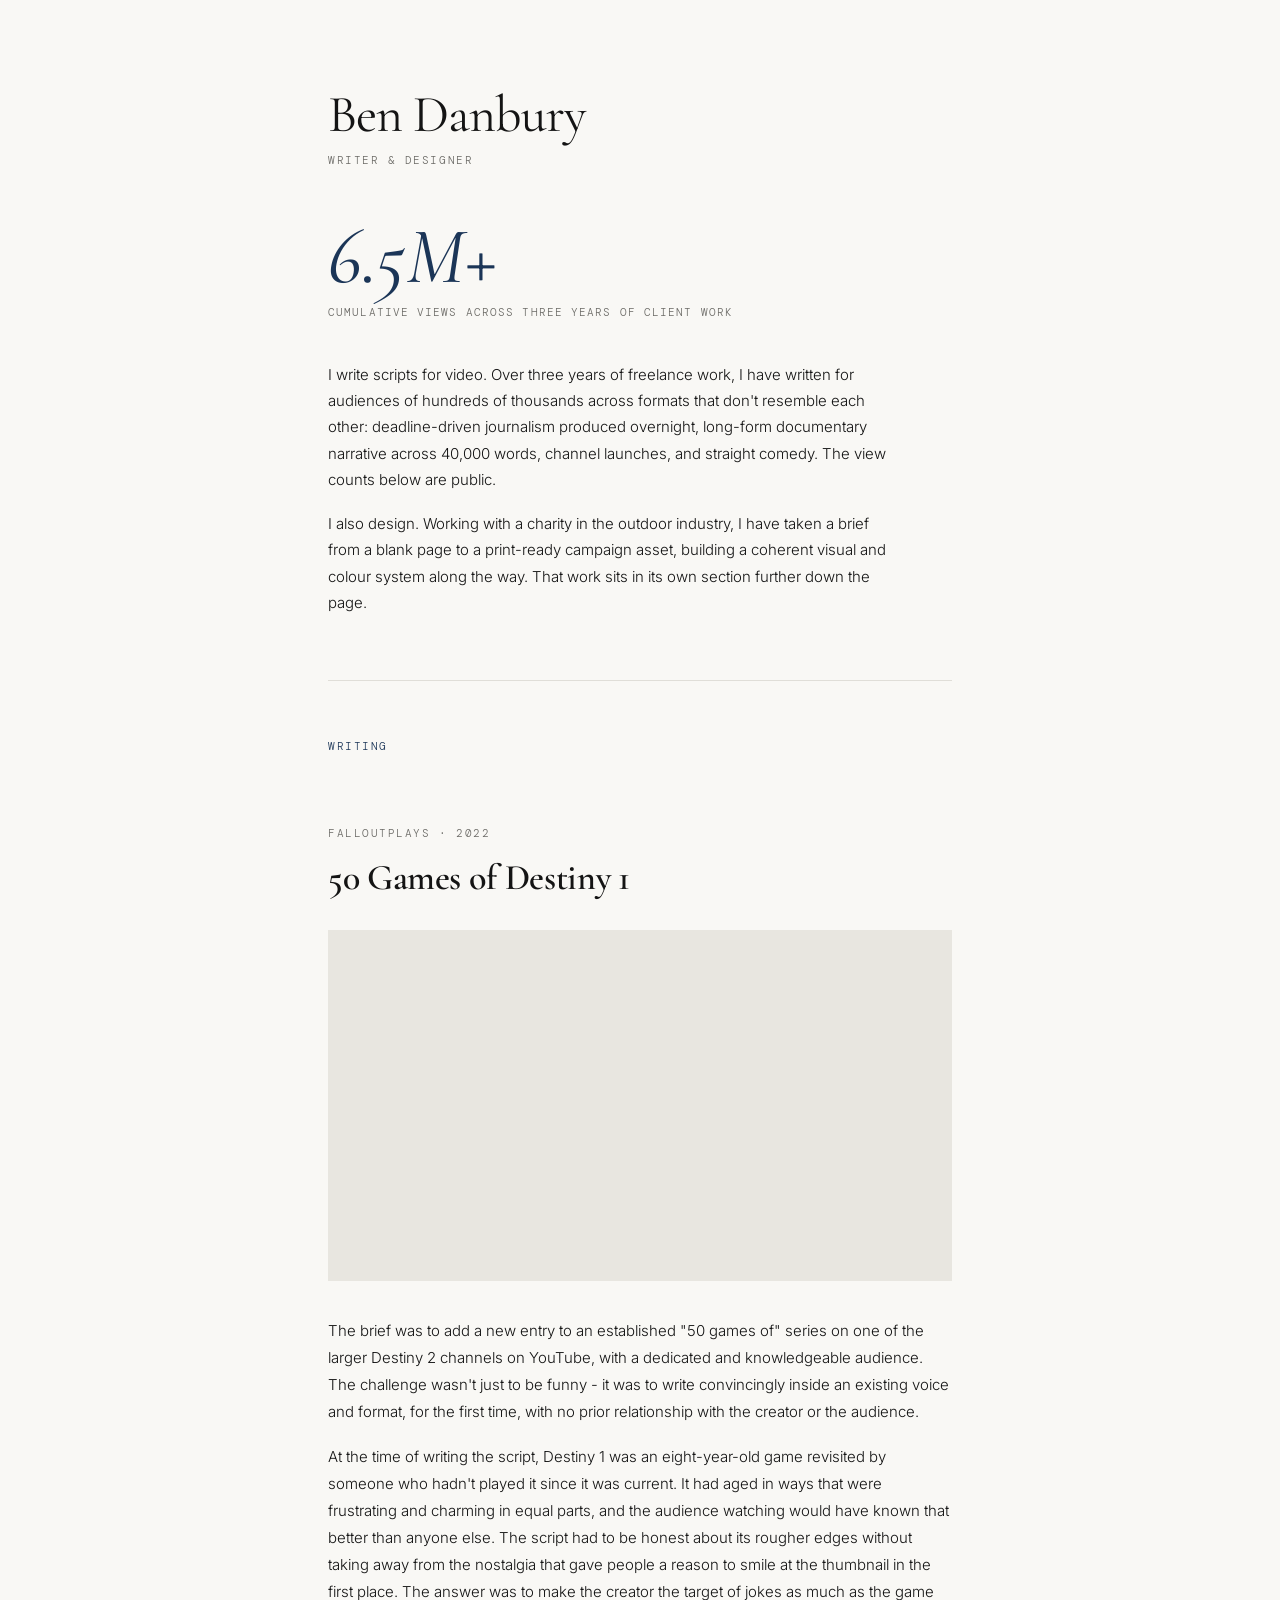
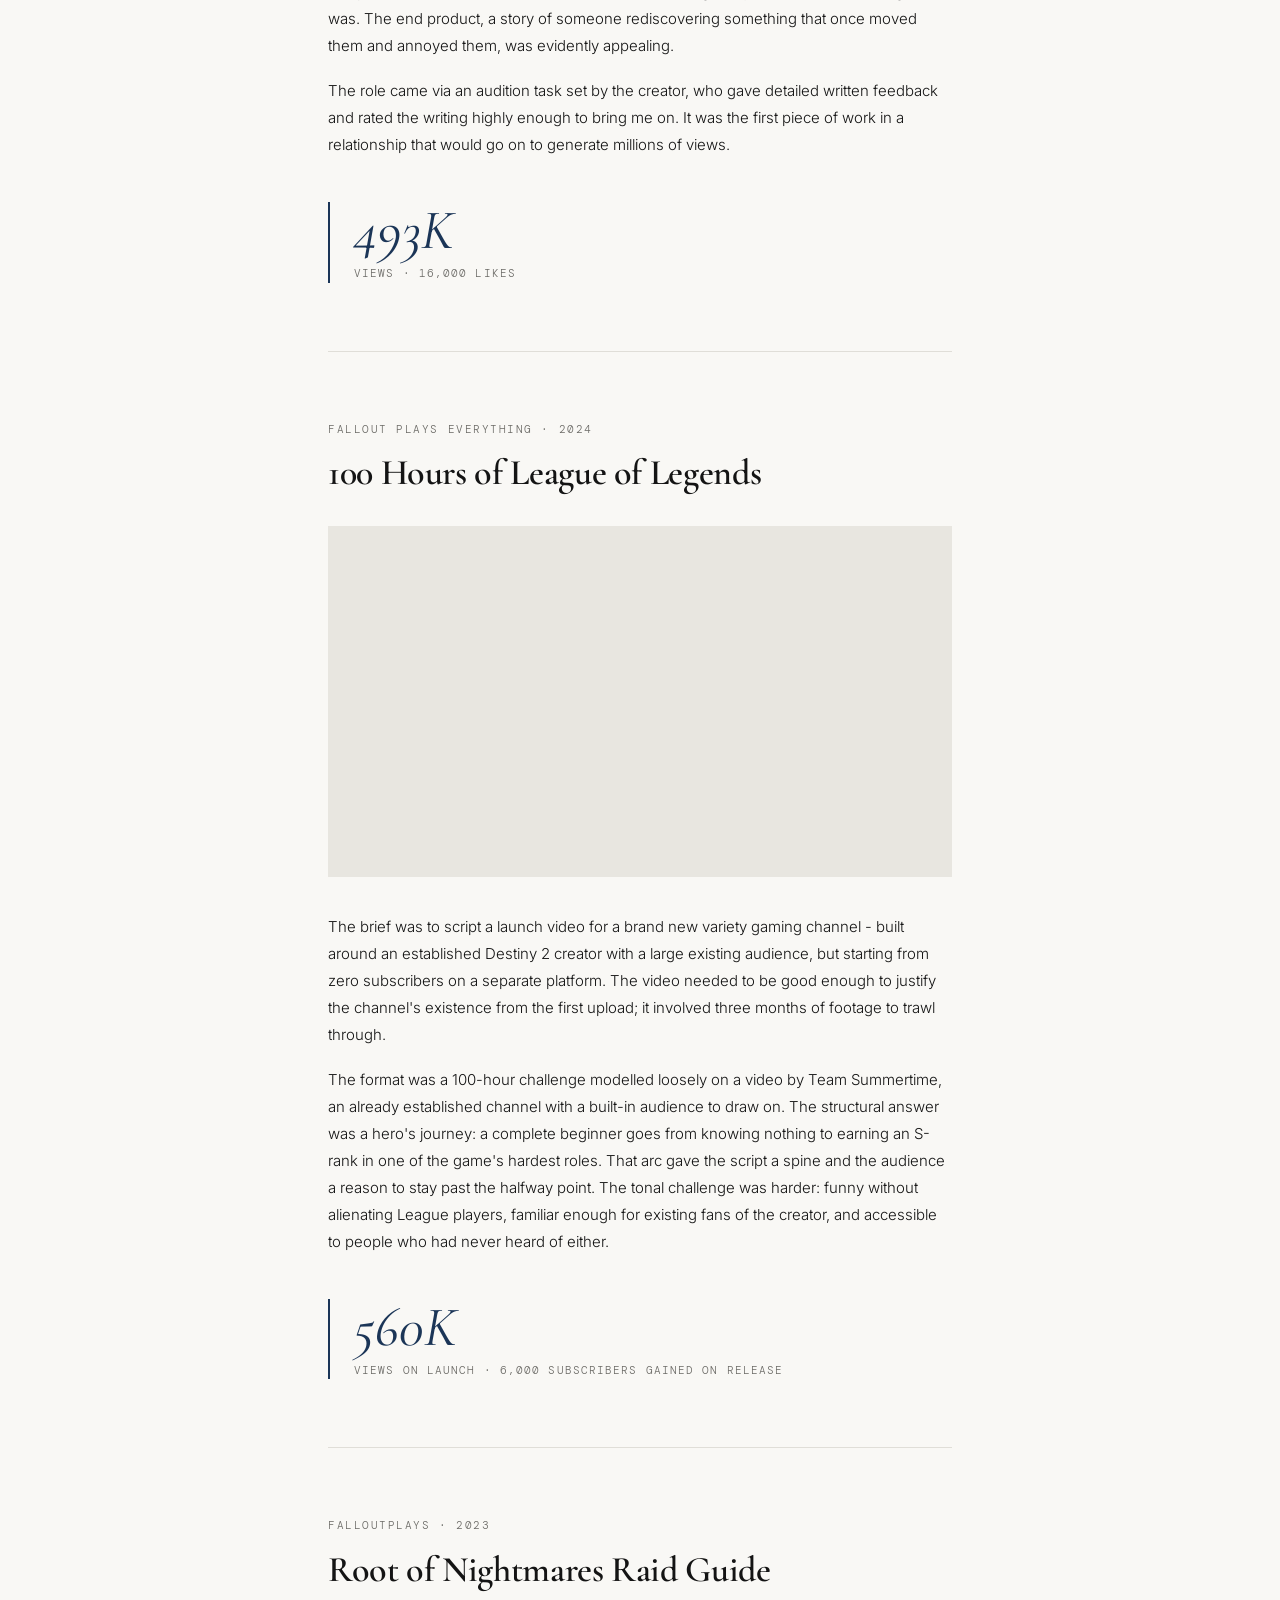
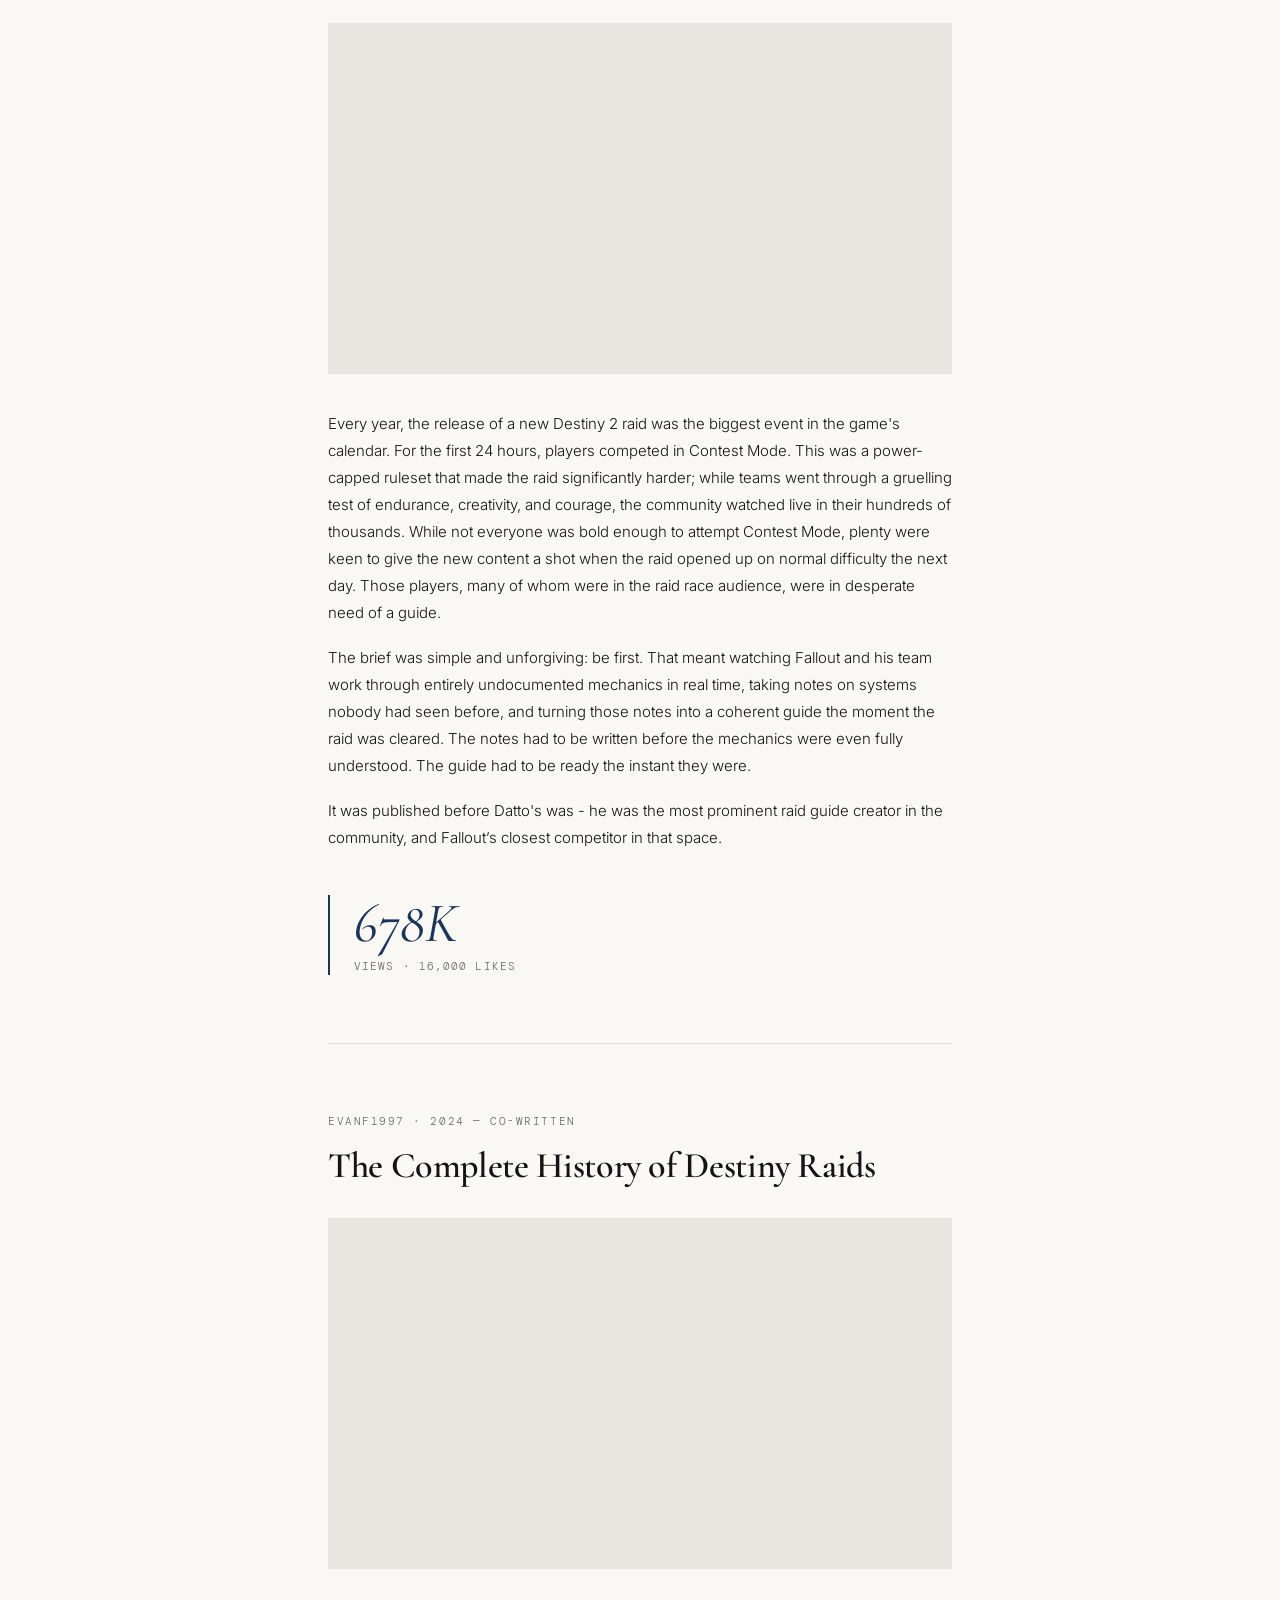
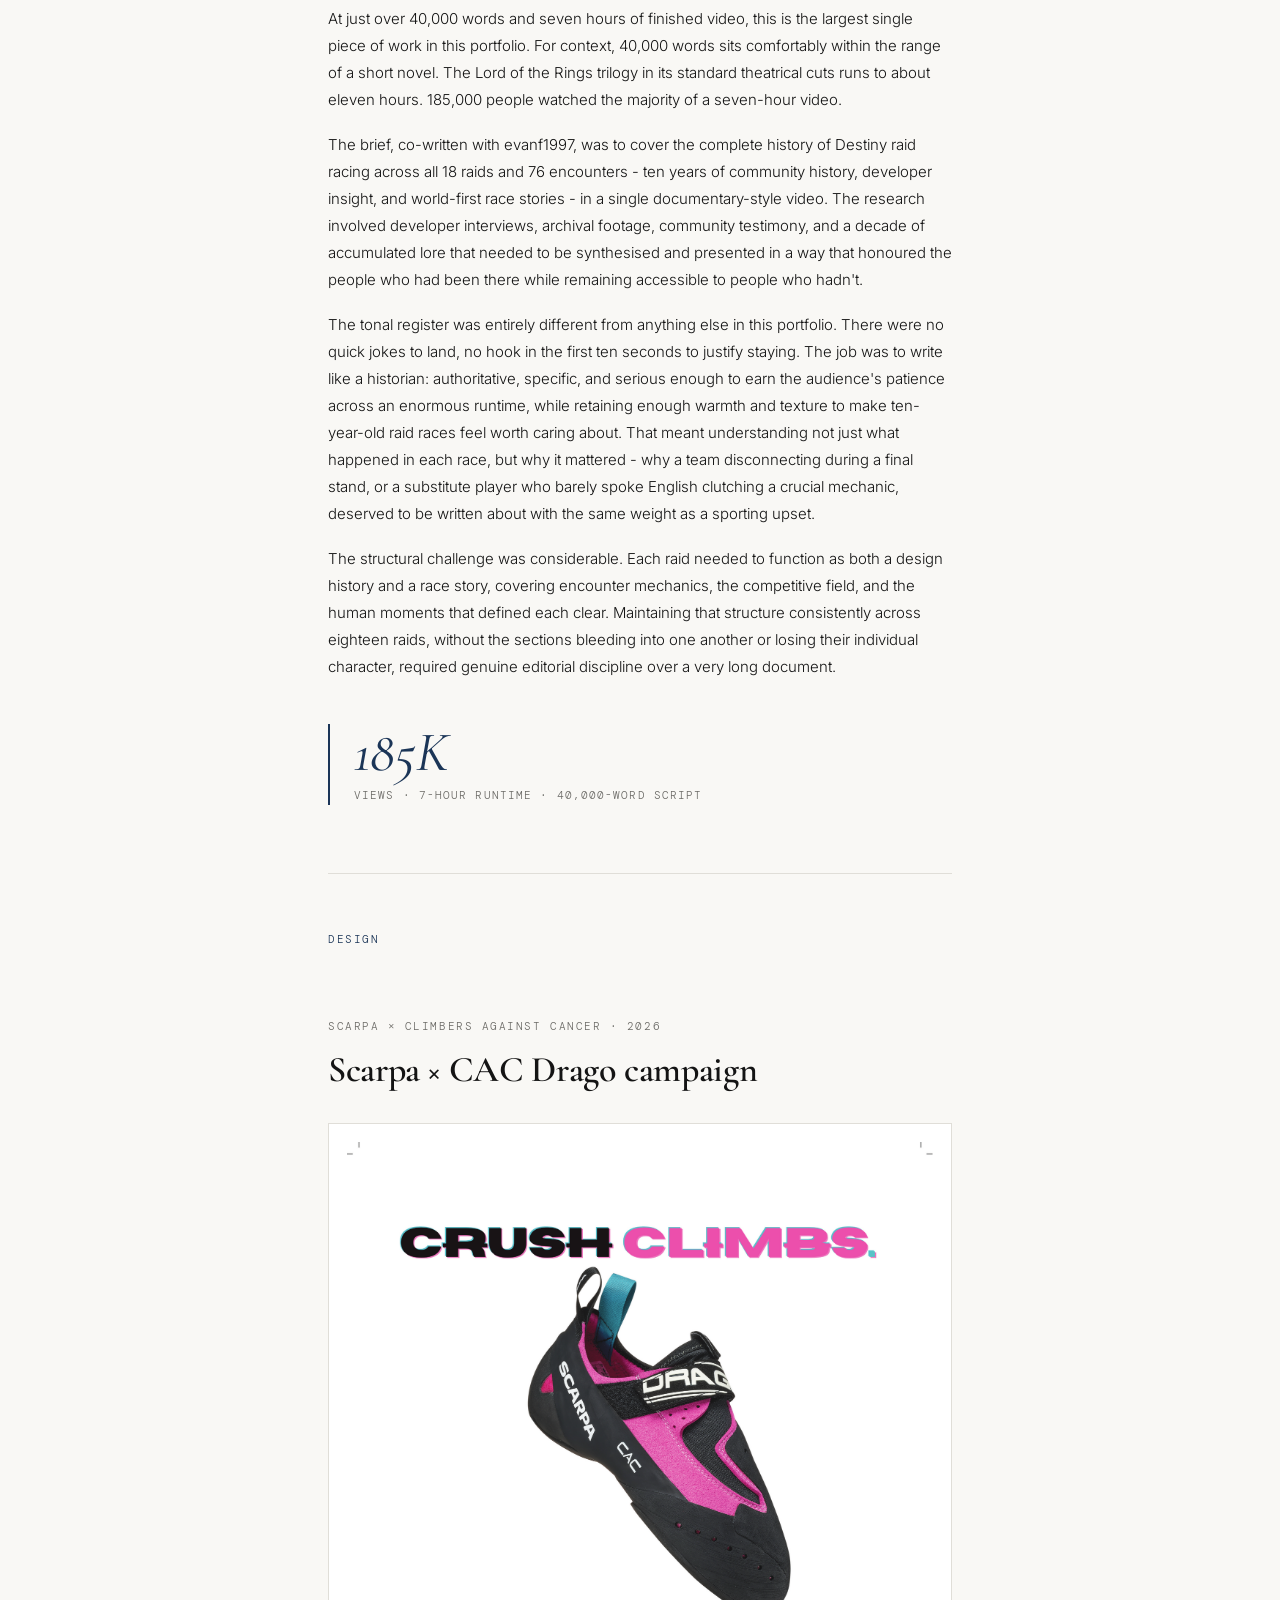
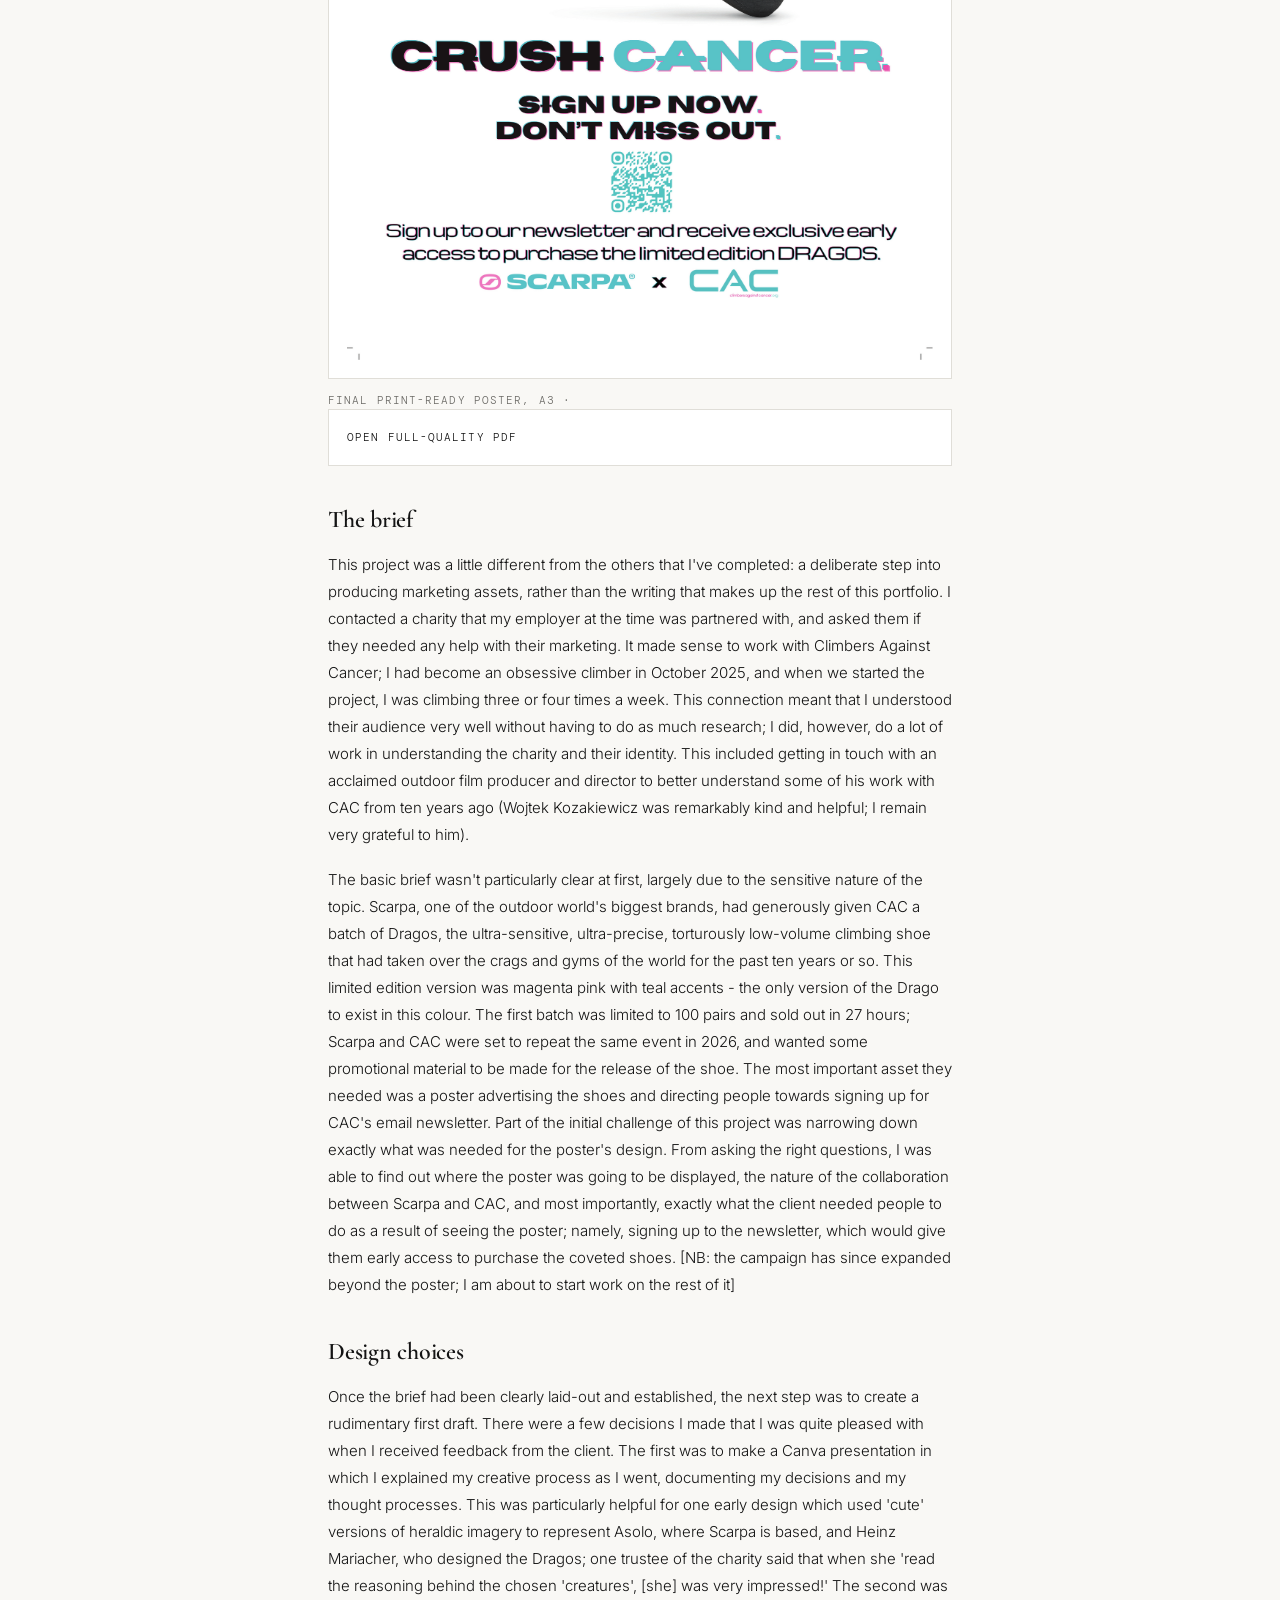
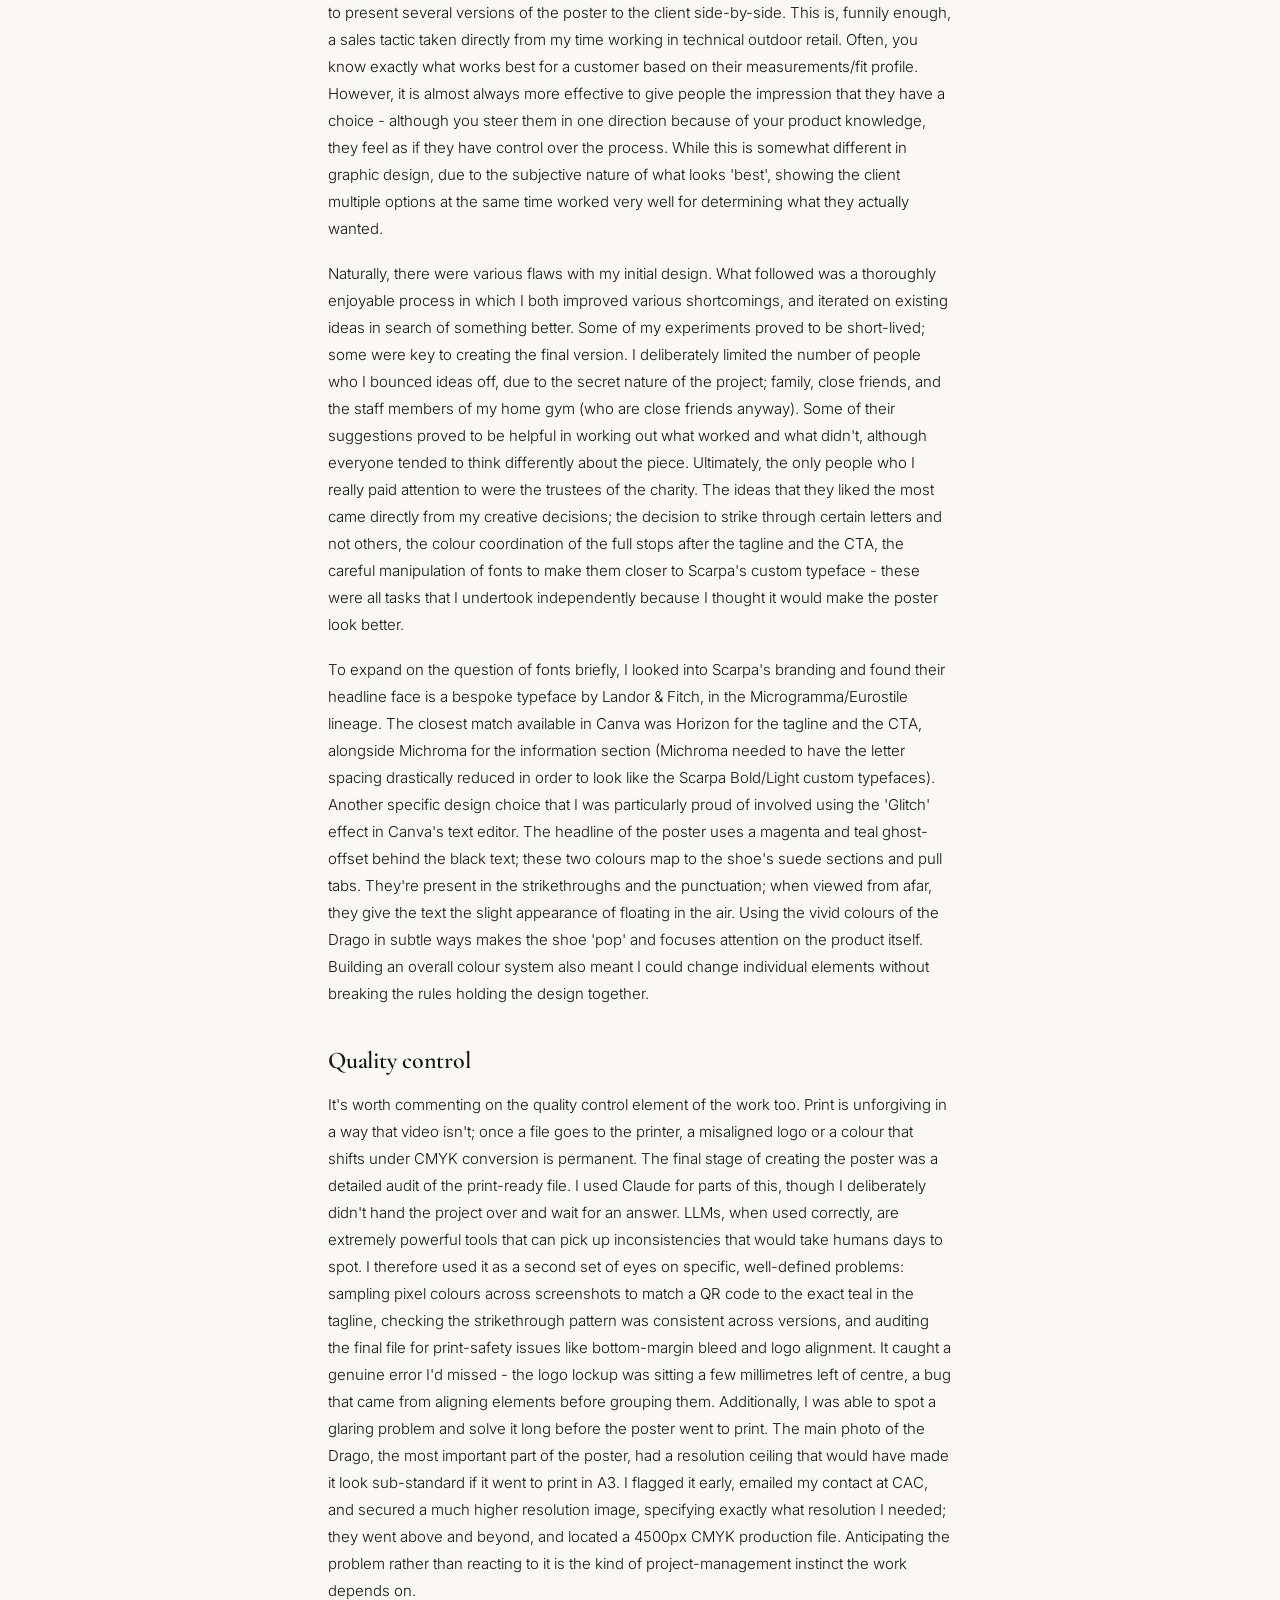
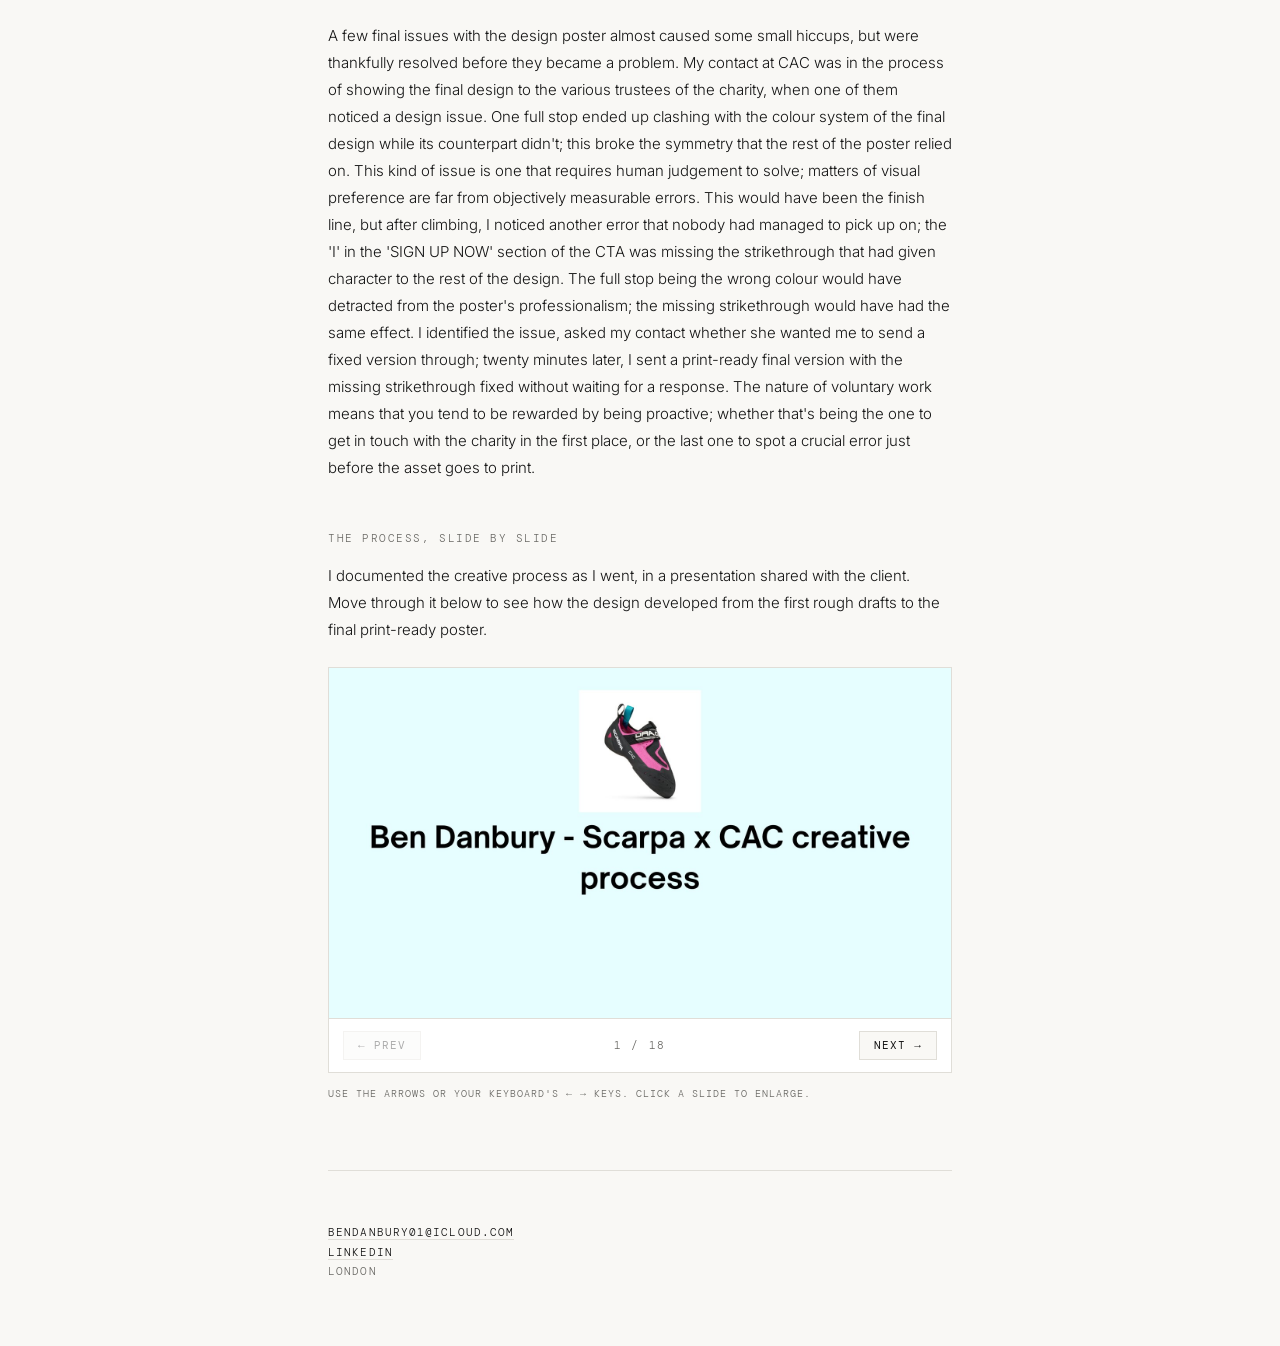
==== commit 1be2db82: "Update index.html" ====
--- a/index.html
+++ b/index.html
@@ -192,6 +192,20 @@
 
         .case-study p + p {
             margin-top: 18px;
+        }
+
+        .case-study-subhead {
+            font-family: 'Cormorant Garamond', serif;
+            font-size: 24px;
+            font-weight: 600;
+            line-height: 1.2;
+            letter-spacing: -0.01em;
+            color: var(--ink);
+            margin: 40px 0 16px;
+        }
+
+        .case-study-subhead:first-child {
+            margin-top: 0;
         }
 
         /* ── Stat block ── */
@@ -622,16 +636,19 @@
         </div>
 
         <div class="case-study">
+            <h3 class="case-study-subhead">The brief</h3>
             <p>This project was a little different from the others that I've completed: a deliberate step into producing marketing assets, rather than the writing that makes up the rest of this portfolio. I contacted a charity that my employer at the time was partnered with, and asked them if they needed any help with their marketing. It made sense to work with Climbers Against Cancer; I had become an obsessive climber in October 2025, and when we started the project, I was climbing three or four times a week. This connection meant that I understood their audience very well without having to do as much research; I did, however, do a lot of work in understanding the charity and their identity. This included getting in touch with an acclaimed outdoor film producer and director to better understand some of his work with CAC from ten years ago (Wojtek Kozakiewicz was remarkably kind and helpful; I remain very grateful to him).</p>
 
             <p>The basic brief wasn't particularly clear at first, largely due to the sensitive nature of the topic. Scarpa, one of the outdoor world's biggest brands, had generously given CAC a batch of Dragos, the ultra-sensitive, ultra-precise, torturously low-volume climbing shoe that had taken over the crags and gyms of the world for the past ten years or so. This limited edition version was magenta pink with teal accents - the only version of the Drago to exist in this colour. The first batch was limited to 100 pairs and sold out in 27 hours; Scarpa and CAC were set to repeat the same event in 2026, and wanted some promotional material to be made for the release of the shoe. The most important asset they needed was a poster advertising the shoes and directing people towards signing up for CAC's email newsletter. Part of the initial challenge of this project was narrowing down exactly what was needed for the poster's design. From asking the right questions, I was able to find out where the poster was going to be displayed, the nature of the collaboration between Scarpa and CAC, and most importantly, exactly what the client needed people to do as a result of seeing the poster; namely, signing up to the newsletter, which would give them early access to purchase the coveted shoes. [NB: the campaign has since expanded beyond the poster; I am about to start work on the rest of it]</p>
 
+            <h3 class="case-study-subhead">Design choices</h3>
             <p>Once the brief had been clearly laid-out and established, the next step was to create a rudimentary first draft. There were a few decisions I made that I was quite pleased with when I received feedback from the client. The first was to make a Canva presentation in which I explained my creative process as I went, documenting my decisions and my thought processes. This was particularly helpful for one early design which used 'cute' versions of heraldic imagery to represent Asolo, where Scarpa is based, and Heinz Mariacher, who designed the Dragos; one trustee of the charity said that when she 'read the reasoning behind the chosen 'creatures', [she] was very impressed!' The second was to present several versions of the poster to the client side-by-side. This is, funnily enough, a sales tactic taken directly from my time working in technical outdoor retail. Often, you know exactly what works best for a customer based on their measurements/fit profile. However, it is almost always more effective to give people the impression that they have a choice - although you steer them in one direction because of your product knowledge, they feel as if they have control over the process. While this is somewhat different in graphic design, due to the subjective nature of what looks 'best', showing the client multiple options at the same time worked very well for determining what they actually wanted.</p>
 
             <p>Naturally, there were various flaws with my initial design. What followed was a thoroughly enjoyable process in which I both improved various shortcomings, and iterated on existing ideas in search of something better. Some of my experiments proved to be short-lived; some were key to creating the final version. I deliberately limited the number of people who I bounced ideas off, due to the secret nature of the project; family, close friends, and the staff members of my home gym (who are close friends anyway). Some of their suggestions proved to be helpful in working out what worked and what didn't, although everyone tended to think differently about the piece. Ultimately, the only people who I really paid attention to were the trustees of the charity. The ideas that they liked the most came directly from my creative decisions; the decision to strike through certain letters and not others, the colour coordination of the full stops after the tagline and the CTA, the careful manipulation of fonts to make them closer to Scarpa's custom typeface - these were all tasks that I undertook independently because I thought it would make the poster look better.</p>
 
             <p>To expand on the question of fonts briefly, I looked into Scarpa's branding and found their headline face is a bespoke typeface by Landor &amp; Fitch, in the Microgramma/Eurostile lineage. The closest match available in Canva was Horizon for the tagline and the CTA, alongside Michroma for the information section (Michroma needed to have the letter spacing drastically reduced in order to look like the Scarpa Bold/Light custom typefaces). Another specific design choice that I was particularly proud of involved using the 'Glitch' effect in Canva's text editor. The headline of the poster uses a magenta and teal ghost-offset behind the black text; these two colours map to the shoe's suede sections and pull tabs. They're present in the strikethroughs and the punctuation; when viewed from afar, they give the text the slight appearance of floating in the air. Using the vivid colours of the Drago in subtle ways makes the shoe 'pop' and focuses attention on the product itself. Building an overall colour system also meant I could change individual elements without breaking the rules holding the design together.</p>
 
+            <h3 class="case-study-subhead">Quality control</h3>
             <p>It's worth commenting on the quality control element of the work too. Print is unforgiving in a way that video isn't; once a file goes to the printer, a misaligned logo or a colour that shifts under CMYK conversion is permanent. The final stage of creating the poster was a detailed audit of the print-ready file. I used Claude for parts of this, though I deliberately didn't hand the project over and wait for an answer. LLMs, when used correctly, are extremely powerful tools that can pick up inconsistencies that would take humans days to spot. I therefore used it as a second set of eyes on specific, well-defined problems: sampling pixel colours across screenshots to match a QR code to the exact teal in the tagline, checking the strikethrough pattern was consistent across versions, and auditing the final file for print-safety issues like bottom-margin bleed and logo alignment. It caught a genuine error I'd missed - the logo lockup was sitting a few millimetres left of centre, a bug that came from aligning elements before grouping them. Additionally, I was able to spot a glaring problem and solve it long before the poster went to print. The main photo of the Drago, the most important part of the poster, had a resolution ceiling that would have made it look sub-standard if it went to print in A3. I flagged it early, emailed my contact at CAC, and secured a much higher resolution image, specifying exactly what resolution I needed; they went above and beyond, and located a 4500px CMYK production file. Anticipating the problem rather than reacting to it is the kind of project-management instinct the work depends on.</p>
 
             <p>A few final issues with the design poster almost caused some small hiccups, but were thankfully resolved before they became a problem. My contact at CAC was in the process of showing the final design to the various trustees of the charity, when one of them noticed a design issue. One full stop ended up clashing with the colour system of the final design while its counterpart didn't; this broke the symmetry that the rest of the poster relied on. This kind of issue is one that requires human judgement to solve; matters of visual preference are far from objectively measurable errors. This would have been the finish line, but after climbing, I noticed another error that nobody had managed to pick up on; the 'I' in the 'SIGN UP NOW' section of the CTA was missing the strikethrough that had given character to the rest of the design. The full stop being the wrong colour would have detracted from the poster's professionalism; the missing strikethrough would have had the same effect. I identified the issue, asked my contact whether she wanted me to send a fixed version through; twenty minutes later, I sent a print-ready final version with the missing strikethrough fixed without waiting for a response. The nature of voluntary work means that you tend to be rewarded by being proactive; whether that's being the one to get in touch with the charity in the first place, or the last one to spot a crucial error just before the asset goes to print.</p>
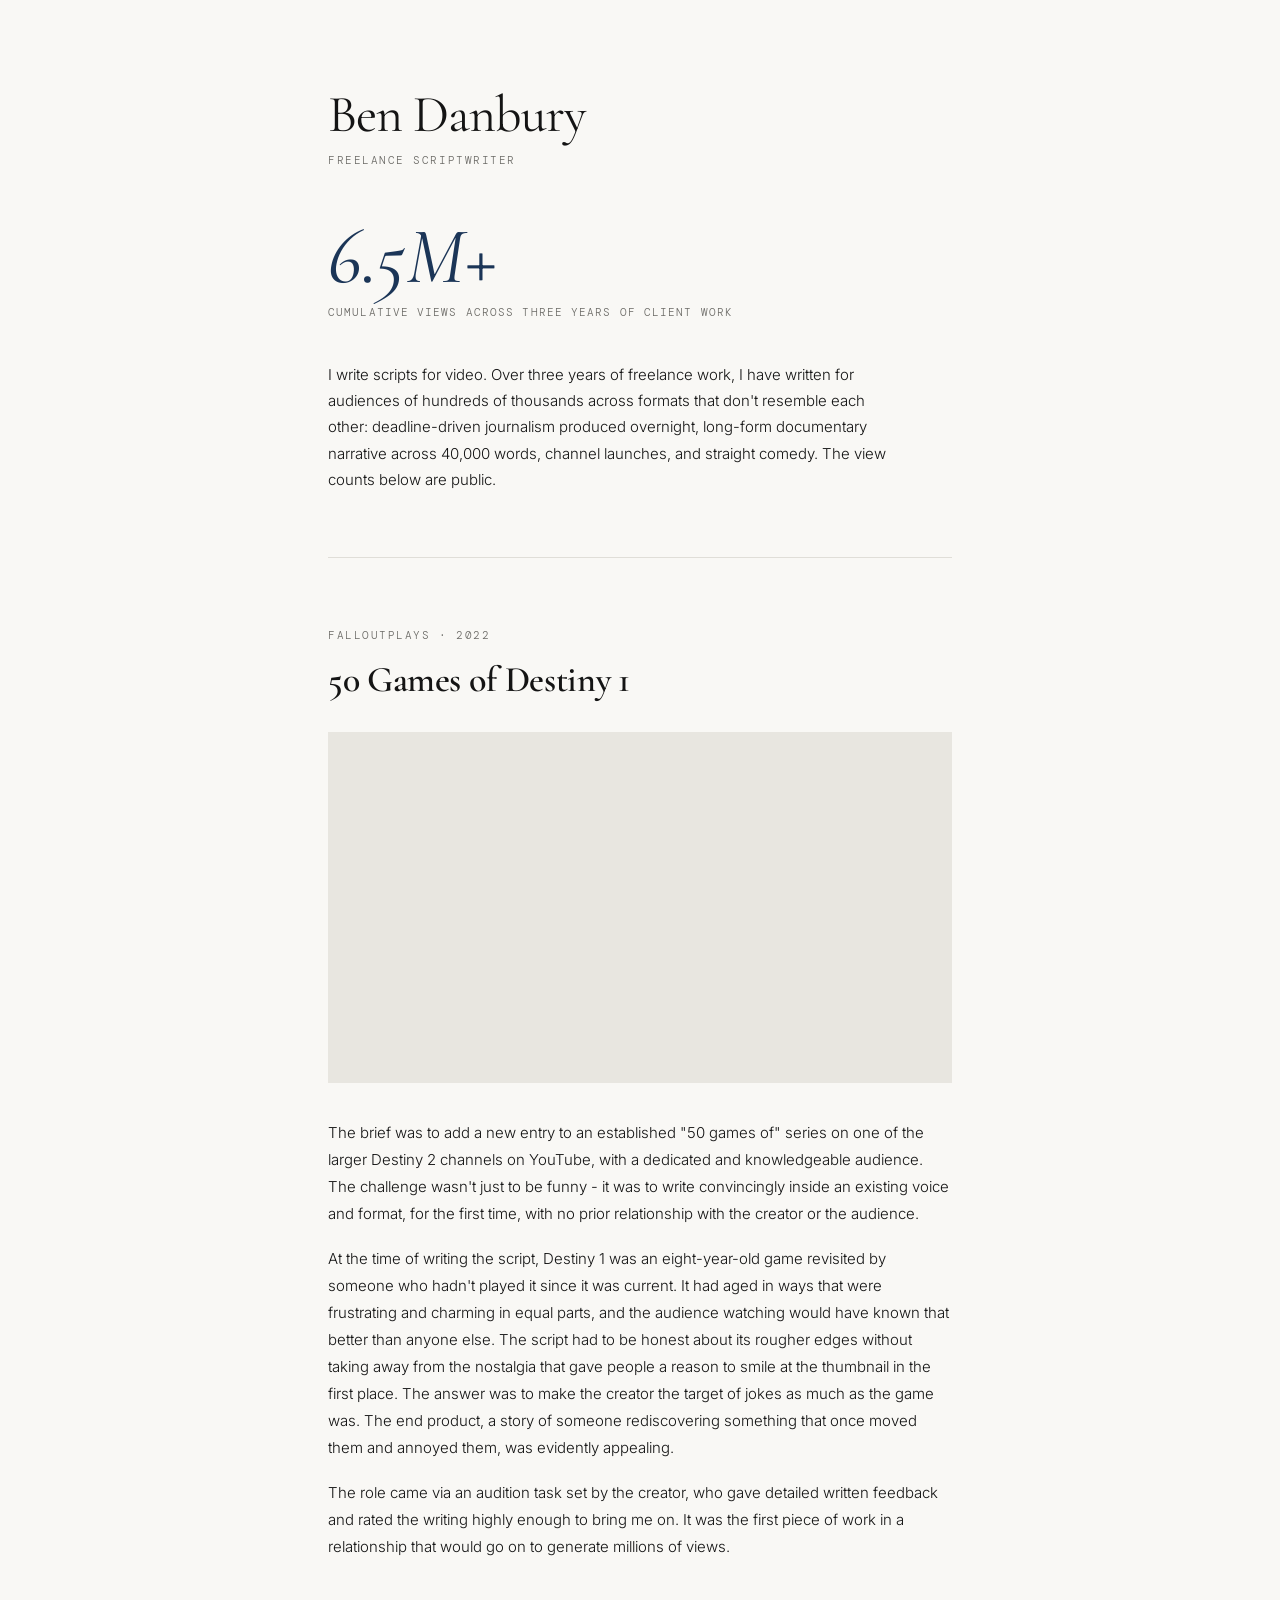
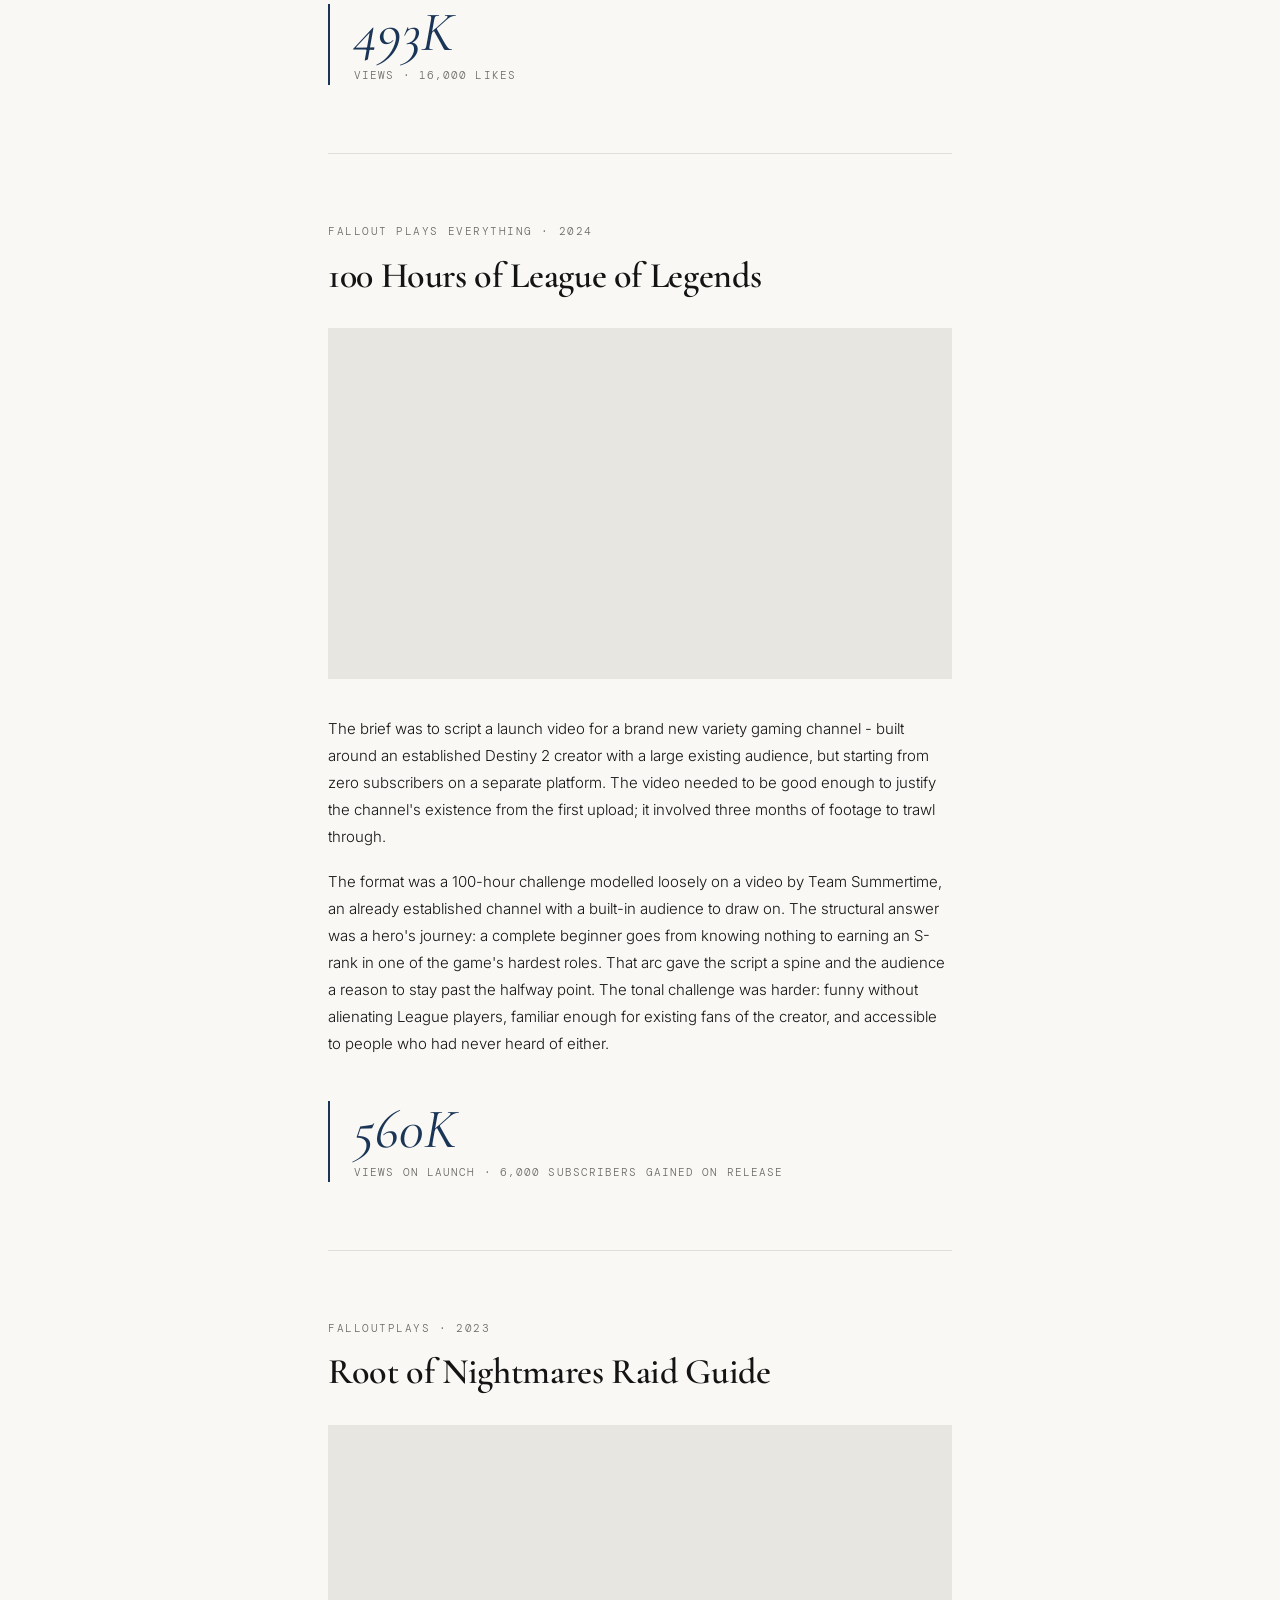
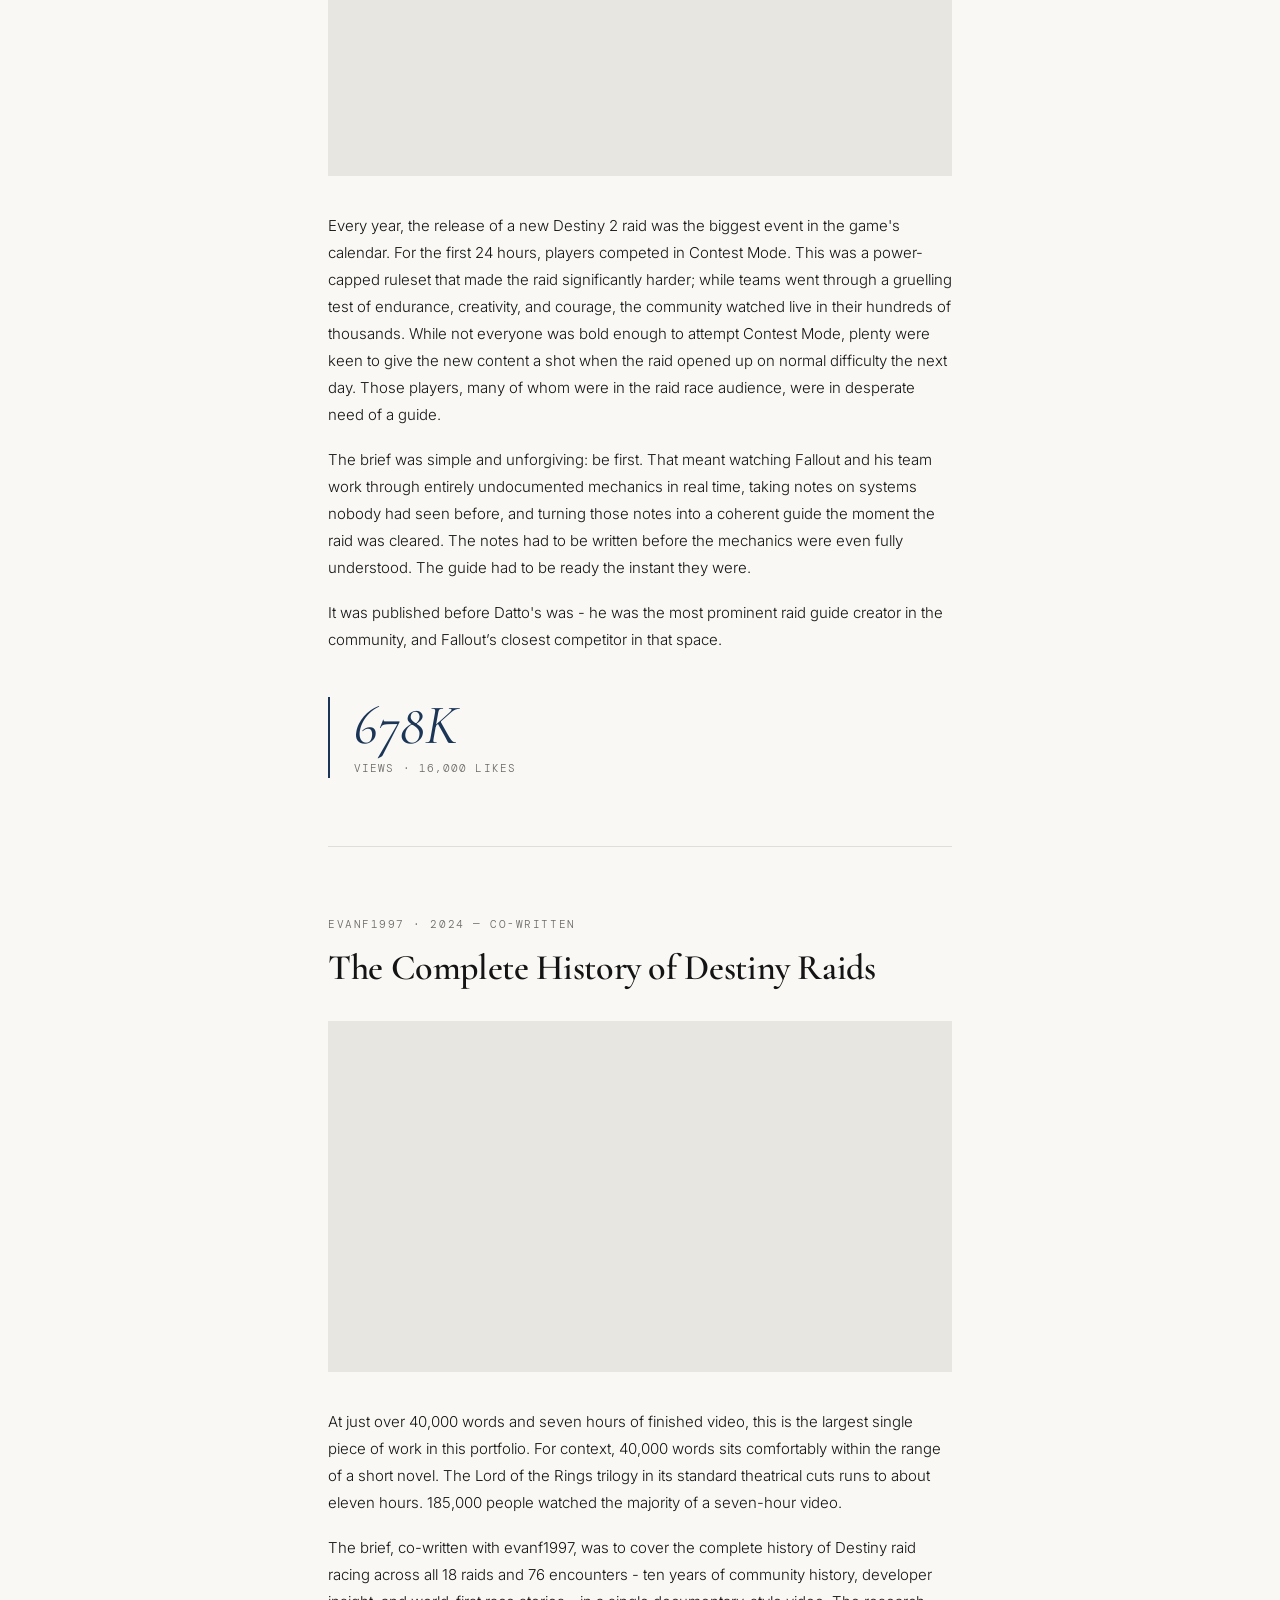
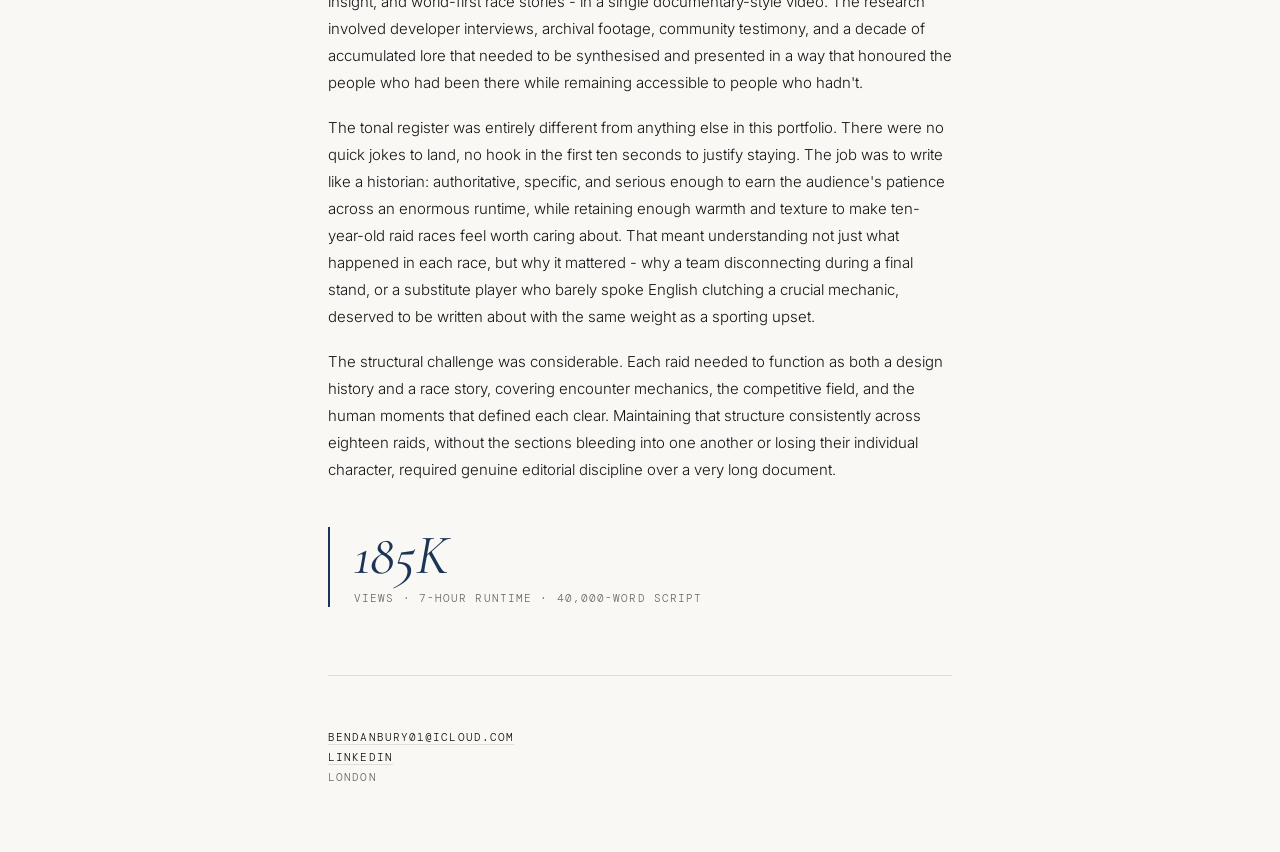
==== commit 4f5cfddc: "Update index.html" ====
--- a/index.html
+++ b/index.html
@@ -3,7 +3,7 @@
 <head>
     <meta charset="UTF-8">
     <meta name="viewport" content="width=device-width, initial-scale=1.0">
-    <title>Ben Danbury — Writer &amp; Designer</title>
+    <title>Ben Danbury — Scriptwriter</title>
     <link rel="preconnect" href="https://fonts.googleapis.com">
     <link rel="preconnect" href="https://fonts.gstatic.com" crossorigin>
     <link href="https://fonts.googleapis.com/css2?family=Cormorant+Garamond:ital,wght@0,400;0,600;1,400;1,600&family=Inter:wght@300;400;500&family=DM+Mono:wght@400;500&display=swap" rel="stylesheet">
@@ -92,23 +92,6 @@
             color: var(--ink);
             line-height: 1.75;
             max-width: 560px;
-        }
-
-        .hero-bio + .hero-bio {
-            margin-top: 18px;
-        }
-
-        /* ── Section divider label ── */
-        .section-label {
-            padding: 56px 0 0;
-        }
-
-        .section-label-eyebrow {
-            font-family: 'DM Mono', monospace;
-            font-size: 11px;
-            letter-spacing: 0.14em;
-            text-transform: uppercase;
-            color: var(--accent);
         }
 
         /* ── Projects ── */
@@ -194,20 +177,6 @@
             margin-top: 18px;
         }
 
-        .case-study-subhead {
-            font-family: 'Cormorant Garamond', serif;
-            font-size: 24px;
-            font-weight: 600;
-            line-height: 1.2;
-            letter-spacing: -0.01em;
-            color: var(--ink);
-            margin: 40px 0 16px;
-        }
-
-        .case-study-subhead:first-child {
-            margin-top: 0;
-        }
-
         /* ── Stat block ── */
         .stat-block {
             border-left: 2px solid var(--accent);
@@ -233,212 +202,6 @@
             color: var(--muted);
             line-height: 1.7;
         }
-
-        /* ── Design: poster hero ── */
-        .poster {
-            margin-bottom: 40px;
-        }
-
-        .poster a {
-            display: block;
-            background: #FFFFFF;
-            border: 1px solid var(--rule);
-            padding: 18px;
-            transition: border-color 0.15s ease;
-        }
-
-        .poster a:hover {
-            border-color: var(--accent);
-        }
-
-        .poster img {
-            display: block;
-            width: 100%;
-            height: auto;
-        }
-
-        .poster-caption {
-            font-family: 'DM Mono', monospace;
-            font-size: 11px;
-            letter-spacing: 0.1em;
-            text-transform: uppercase;
-            color: var(--muted);
-            margin-top: 12px;
-            line-height: 1.7;
-        }
-
-        .poster-caption a {
-            color: var(--ink);
-            text-decoration: none;
-            border-bottom: 1px solid var(--rule);
-            transition: border-color 0.15s ease;
-        }
-
-        .poster-caption a:hover {
-            border-color: var(--ink);
-        }
-
-        /* ── Design: process carousel ── */
-        .process {
-            margin-top: 48px;
-        }
-
-        .process-eyebrow {
-            font-family: 'DM Mono', monospace;
-            font-size: 11px;
-            letter-spacing: 0.14em;
-            text-transform: uppercase;
-            color: var(--muted);
-            margin-bottom: 14px;
-        }
-
-        .process-intro {
-            font-size: 15px;
-            font-weight: 300;
-            line-height: 1.8;
-            color: var(--ink);
-            margin-bottom: 24px;
-        }
-
-        .carousel {
-            position: relative;
-            background: #FFFFFF;
-            border: 1px solid var(--rule);
-        }
-
-        .carousel-stage {
-            position: relative;
-            width: 100%;
-            aspect-ratio: 16 / 9;
-            background: #FFFFFF;
-            overflow: hidden;
-        }
-
-        .carousel-slide {
-            position: absolute;
-            inset: 0;
-            width: 100%;
-            height: 100%;
-            object-fit: contain;
-            opacity: 0;
-            transition: opacity 0.25s ease;
-            pointer-events: none;
-        }
-
-        .carousel-slide.is-active {
-            opacity: 1;
-            pointer-events: auto;
-        }
-
-        .carousel-controls {
-            display: flex;
-            align-items: center;
-            justify-content: space-between;
-            gap: 12px;
-            border-top: 1px solid var(--rule);
-            padding: 12px 14px;
-        }
-
-        .carousel-btn {
-            appearance: none;
-            border: 1px solid var(--rule);
-            background: var(--bg);
-            color: var(--ink);
-            font-family: 'DM Mono', monospace;
-            font-size: 11px;
-            letter-spacing: 0.1em;
-            text-transform: uppercase;
-            padding: 8px 14px;
-            cursor: pointer;
-            transition: border-color 0.15s ease, color 0.15s ease;
-            line-height: 1;
-        }
-
-        .carousel-btn:hover:not(:disabled) {
-            border-color: var(--accent);
-            color: var(--accent);
-        }
-
-        .carousel-btn:disabled {
-            opacity: 0.35;
-            cursor: default;
-        }
-
-        .carousel-counter {
-            font-family: 'DM Mono', monospace;
-            font-size: 11px;
-            letter-spacing: 0.14em;
-            text-transform: uppercase;
-            color: var(--muted);
-            white-space: nowrap;
-        }
-
-        .carousel-hint {
-            font-family: 'DM Mono', monospace;
-            font-size: 10px;
-            letter-spacing: 0.1em;
-            text-transform: uppercase;
-            color: var(--muted);
-            margin-top: 12px;
-        }
-
-        /* Lightbox for enlarging a slide */
-        .lightbox {
-            position: fixed;
-            inset: 0;
-            background: rgba(20, 20, 20, 0.92);
-            display: none;
-            align-items: center;
-            justify-content: center;
-            padding: 24px;
-            z-index: 50;
-        }
-
-        .lightbox.is-open {
-            display: flex;
-        }
-
-        .lightbox img {
-            max-width: 100%;
-            max-height: 88vh;
-            object-fit: contain;
-        }
-
-        .lightbox-close {
-            position: absolute;
-            top: 20px;
-            right: 24px;
-            appearance: none;
-            border: 1px solid rgba(249, 248, 245, 0.4);
-            background: transparent;
-            color: #F9F8F5;
-            font-family: 'DM Mono', monospace;
-            font-size: 11px;
-            letter-spacing: 0.14em;
-            text-transform: uppercase;
-            padding: 8px 14px;
-            cursor: pointer;
-        }
-
-        .lightbox-nav {
-            position: absolute;
-            top: 50%;
-            transform: translateY(-50%);
-            appearance: none;
-            border: none;
-            background: transparent;
-            color: #F9F8F5;
-            font-family: 'Cormorant Garamond', serif;
-            font-size: 44px;
-            line-height: 1;
-            padding: 0 18px;
-            cursor: pointer;
-            opacity: 0.75;
-        }
-
-        .lightbox-nav:hover { opacity: 1; }
-        .lightbox-prev { left: 4px; }
-        .lightbox-next { right: 4px; }
 
         /* ── Footer ── */
         .footer {
@@ -473,8 +236,249 @@
             .project { padding: 52px 0; }
             .project-title { font-size: 30px; }
             .stat-number { font-size: 44px; }
-            .carousel-controls { flex-wrap: wrap; }
-            .lightbox-nav { font-size: 34px; padding: 0 8px; }
+        }
+
+        @media (prefers-reduced-motion: reduce) {
+            * { transition: none !important; }
+        }
+    </style>
+</head>
+<html lang="en"><head>
+    <meta charset="UTF-8">
+    <meta name="viewport" content="width=device-width, initial-scale=1.0">
+    <title>Ben Danbury — Scriptwriter</title>
+    <link rel="preconnect" href="https://fonts.googleapis.com">
+    <link rel="preconnect" href="https://fonts.gstatic.com" crossorigin="">
+    <link href="https://fonts.googleapis.com/css2?family=Cormorant+Garamond:ital,wght@0,400;0,600;1,400;1,600&amp;family=Inter:wght@300;400;500&amp;family=DM+Mono:wght@400;500&amp;display=swap" rel="stylesheet">
+
+    <style>
+        *, *::before, *::after {
+            box-sizing: border-box;
+            margin: 0;
+            padding: 0;
+        }
+
+        :root {
+            --bg: #F9F8F5;
+            --ink: #141414;
+            --muted: #6B6A66;
+            --accent: #1B3557;
+            --rule: #E0DED8;
+        }
+
+        html {
+            font-size: 16px;
+            -webkit-font-smoothing: antialiased;
+        }
+
+        body {
+            background: var(--bg);
+            color: var(--ink);
+            font-family: 'Inter', sans-serif;
+            font-weight: 300;
+            line-height: 1.7;
+        }
+
+        .container {
+            max-width: 680px;
+            margin: 0 auto;
+            padding: 0 28px;
+        }
+
+        /* ── Hero ── */
+        .hero {
+            padding: 88px 0 64px;
+            border-bottom: 1px solid var(--rule);
+        }
+
+        .hero-name {
+            font-family: 'Cormorant Garamond', serif;
+            font-size: 52px;
+            font-weight: 400;
+            letter-spacing: -0.02em;
+            line-height: 1.05;
+            color: var(--ink);
+            margin-bottom: 8px;
+        }
+
+        .hero-role {
+            font-family: 'DM Mono', monospace;
+            font-size: 11px;
+            letter-spacing: 0.14em;
+            text-transform: uppercase;
+            color: var(--muted);
+            margin-bottom: 48px;
+        }
+
+        .hero-number {
+            font-family: 'Cormorant Garamond', serif;
+            font-size: 80px;
+            font-style: italic;
+            font-weight: 400;
+            line-height: 1;
+            color: var(--accent);
+            margin-bottom: 6px;
+        }
+
+        .hero-number-label {
+            font-family: 'DM Mono', monospace;
+            font-size: 11px;
+            letter-spacing: 0.1em;
+            text-transform: uppercase;
+            color: var(--muted);
+            margin-bottom: 40px;
+        }
+
+        .hero-bio {
+            font-size: 15px;
+            font-weight: 300;
+            color: var(--ink);
+            line-height: 1.75;
+            max-width: 560px;
+        }
+
+        /* ── Projects ── */
+        .project {
+            padding: 68px 0;
+            border-bottom: 1px solid var(--rule);
+        }
+
+        .project-eyebrow {
+            font-family: 'DM Mono', monospace;
+            font-size: 11px;
+            letter-spacing: 0.14em;
+            text-transform: uppercase;
+            color: var(--muted);
+            margin-bottom: 14px;
+        }
+
+        .project-title {
+            font-family: 'Cormorant Garamond', serif;
+            font-size: 36px;
+            font-weight: 600;
+            line-height: 1.15;
+            letter-spacing: -0.01em;
+            color: var(--ink);
+            margin-bottom: 32px;
+        }
+
+        /* ── Video embed ── */
+        .video-wrapper {
+            position: relative;
+            padding-bottom: 56.25%;
+            height: 0;
+            overflow: hidden;
+            margin-bottom: 36px;
+            background: #E8E6E0;
+        }
+
+        .video-wrapper iframe {
+            position: absolute;
+            top: 0;
+            left: 0;
+            width: 100%;
+            height: 100%;
+            border: none;
+        }
+
+        .video-placeholder {
+            position: absolute;
+            top: 0;
+            left: 0;
+            width: 100%;
+            height: 100%;
+            display: flex;
+            flex-direction: column;
+            align-items: center;
+            justify-content: center;
+            gap: 8px;
+            color: var(--muted);
+        }
+
+        .video-placeholder-label {
+            font-family: 'DM Mono', monospace;
+            font-size: 11px;
+            letter-spacing: 0.1em;
+            text-transform: uppercase;
+        }
+
+        .video-placeholder-sub {
+            font-family: 'Inter', sans-serif;
+            font-size: 13px;
+            font-weight: 300;
+        }
+
+        /* ── Case study ── */
+        .case-study {
+            font-size: 15px;
+            font-weight: 300;
+            line-height: 1.8;
+            color: var(--ink);
+        }
+
+        .case-study p + p {
+            margin-top: 18px;
+        }
+
+        /* ── Stat block ── */
+        .stat-block {
+            border-left: 2px solid var(--accent);
+            padding-left: 24px;
+            margin-top: 44px;
+        }
+
+        .stat-number {
+            font-family: 'Cormorant Garamond', serif;
+            font-size: 56px;
+            font-style: italic;
+            font-weight: 400;
+            line-height: 1;
+            color: var(--accent);
+            margin-bottom: 6px;
+        }
+
+        .stat-detail {
+            font-family: 'DM Mono', monospace;
+            font-size: 11px;
+            letter-spacing: 0.1em;
+            text-transform: uppercase;
+            color: var(--muted);
+            line-height: 1.7;
+        }
+
+        /* ── Footer ── */
+        .footer {
+            padding: 52px 0 64px;
+        }
+
+        .footer-contact {
+            font-family: 'DM Mono', monospace;
+            font-size: 11px;
+            letter-spacing: 0.1em;
+            text-transform: uppercase;
+            color: var(--muted);
+            line-height: 1.8;
+        }
+
+        .footer-contact a {
+            color: var(--ink);
+            text-decoration: none;
+            border-bottom: 1px solid var(--rule);
+            transition: border-color 0.15s ease;
+        }
+
+        .footer-contact a:hover {
+            border-color: var(--ink);
+        }
+
+        /* ── Responsive ── */
+        @media (max-width: 600px) {
+            .hero { padding: 60px 0 48px; }
+            .hero-name { font-size: 40px; }
+            .hero-number { font-size: 64px; }
+            .project { padding: 52px 0; }
+            .project-title { font-size: 30px; }
+            .stat-number { font-size: 44px; }
         }
 
         @media (prefers-reduced-motion: reduce) {
@@ -488,21 +492,13 @@
 
     <header class="hero">
         <h1 class="hero-name">Ben Danbury</h1>
-        <p class="hero-role">Writer &amp; Designer</p>
+        <p class="hero-role">Freelance Scriptwriter</p>
 
         <div class="hero-number">6.5M+</div>
         <p class="hero-number-label">Cumulative views across three years of client work</p>
 
         <p class="hero-bio">I write scripts for video. Over three years of freelance work, I have written for audiences of hundreds of thousands across formats that don't resemble each other: deadline-driven journalism produced overnight, long-form documentary narrative across 40,000 words, channel launches, and straight comedy. The view counts below are public.</p>
-
-        <p class="hero-bio">I also design. Working with a charity in the outdoor industry, I have taken a brief from a blank page to a print-ready campaign asset, building a coherent visual and colour system along the way. That work sits in its own section further down the page.</p>
     </header>
-
-
-    <!-- ══════════════════════ WRITING ══════════════════════ -->
-    <div class="section-label">
-        <p class="section-label-eyebrow">Writing</p>
-    </div>
 
 
     <!-- ── Project 1: 50 Games of Destiny 1 ── -->
@@ -511,11 +507,11 @@
         <h2 class="project-title">50 Games of Destiny 1</h2>
 
    <div class="video-wrapper">
-    <iframe
-        src="https://www.youtube.com/embed/JL7WE3hRDn8"
-        title="50 Games of Destiny 1 — FalloutPlays"
-        allow="accelerometer; autoplay; clipboard-write; encrypted-media; gyroscope; picture-in-picture; web-share"
-        referrerpolicy="strict-origin-when-cross-origin"
+    <iframe 
+        src="https://www.youtube.com/embed/JL7WE3hRDn8" 
+        title="50 Games of Destiny 1 — FalloutPlays" 
+        allow="accelerometer; autoplay; clipboard-write; encrypted-media; gyroscope; picture-in-picture; web-share" 
+        referrerpolicy="strict-origin-when-cross-origin" 
         allowfullscreen>
     </iframe>
 </div>
@@ -539,11 +535,11 @@
         <h2 class="project-title">100 Hours of League of Legends</h2>
 
 <div class="video-wrapper">
-    <iframe
-        src="https://www.youtube.com/embed/4E5YMgoPH_U"
-        title="100 Hours of League of Legends — Fallout Plays Everything"
-        allow="accelerometer; autoplay; clipboard-write; encrypted-media; gyroscope; picture-in-picture; web-share"
-        referrerpolicy="strict-origin-when-cross-origin"
+    <iframe 
+        src="https://www.youtube.com/embed/4E5YMgoPH_U" 
+        title="100 Hours of League of Legends — Fallout Plays Everything" 
+        allow="accelerometer; autoplay; clipboard-write; encrypted-media; gyroscope; picture-in-picture; web-share" 
+        referrerpolicy="strict-origin-when-cross-origin" 
         allowfullscreen>
     </iframe>
 </div>
@@ -566,11 +562,11 @@
         <h2 class="project-title">Root of Nightmares Raid Guide</h2>
 
    <div class="video-wrapper">
-    <iframe
-        src="https://www.youtube.com/embed/f1-ytmAPFgE"
-        title="Root of Nightmares Raid Guide — FalloutPlays"
-        allow="accelerometer; autoplay; clipboard-write; encrypted-media; gyroscope; picture-in-picture; web-share"
-        referrerpolicy="strict-origin-when-cross-origin"
+    <iframe 
+        src="https://www.youtube.com/embed/f1-ytmAPFgE" 
+        title="Root of Nightmares Raid Guide — FalloutPlays" 
+        allow="accelerometer; autoplay; clipboard-write; encrypted-media; gyroscope; picture-in-picture; web-share" 
+        referrerpolicy="strict-origin-when-cross-origin" 
         allowfullscreen>
     </iframe>
 </div>
@@ -595,15 +591,15 @@
 
         <!-- Replace the src below with the YouTube embed URL when available -->
         <div class="video-wrapper">
-    <iframe
-        src="https://www.youtube.com/embed/HlWOp9vhKY4?si=Jw5TITBkUwrV5o_r"
-        title="YouTube video player"
-        allow="accelerometer; autoplay; clipboard-write; encrypted-media; gyroscope; picture-in-picture; web-share"
-        referrerpolicy="strict-origin-when-cross-origin"
+    <iframe 
+        src="https://www.youtube.com/embed/HlWOp9vhKY4?si=Jw5TITBkUwrV5o_r" 
+        title="YouTube video player" 
+        allow="accelerometer; autoplay; clipboard-write; encrypted-media; gyroscope; picture-in-picture; web-share" 
+        referrerpolicy="strict-origin-when-cross-origin" 
         allowfullscreen>
     </iframe>
 </div>
-
+       
 
         <div class="case-study">
             <p>At just over 40,000 words and seven hours of finished video, this is the largest single piece of work in this portfolio. For context, 40,000 words sits comfortably within the range of a short novel. The Lord of the Rings trilogy in its standard theatrical cuts runs to about eleven hours. 185,000 people watched the majority of a seven-hour video.</p>
@@ -616,60 +612,6 @@
             <div class="stat-number">185K</div>
             <div class="stat-detail">Views · 7-hour runtime · 40,000-word script</div>
         </div>
-    </article>
-
-
-    <!-- ══════════════════════ DESIGN ══════════════════════ -->
-    <div class="section-label">
-        <p class="section-label-eyebrow">Design</p>
-    </div>
-
-    <article class="project">
-        <p class="project-eyebrow">Scarpa × Climbers Against Cancer · 2026</p>
-        <h2 class="project-title">Scarpa × CAC Drago campaign</h2>
-
-        <div class="poster">
-            <a href="assets/design/scarpa-cac-drago-poster.pdf" target="_blank" rel="noopener" title="Open the print-ready PDF">
-                <img src="assets/design/scarpa-cac-drago-poster.png" alt="Scarpa × CAC Drago poster: the limited-edition magenta and teal Drago climbing shoe above the tagline Crush climbs. Crush cancer.">
-            </a>
-            <p class="poster-caption">Final print-ready poster, A3 · <a href="assets/design/scarpa-cac-drago-poster.pdf" target="_blank" rel="noopener">Open full-quality PDF</a></p>
-        </div>
-
-        <div class="case-study">
-            <h3 class="case-study-subhead">The brief</h3>
-            <p>This project was a little different from the others that I've completed: a deliberate step into producing marketing assets, rather than the writing that makes up the rest of this portfolio. I contacted a charity that my employer at the time was partnered with, and asked them if they needed any help with their marketing. It made sense to work with Climbers Against Cancer; I had become an obsessive climber in October 2025, and when we started the project, I was climbing three or four times a week. This connection meant that I understood their audience very well without having to do as much research; I did, however, do a lot of work in understanding the charity and their identity. This included getting in touch with an acclaimed outdoor film producer and director to better understand some of his work with CAC from ten years ago (Wojtek Kozakiewicz was remarkably kind and helpful; I remain very grateful to him).</p>
-
-            <p>The basic brief wasn't particularly clear at first, largely due to the sensitive nature of the topic. Scarpa, one of the outdoor world's biggest brands, had generously given CAC a batch of Dragos, the ultra-sensitive, ultra-precise, torturously low-volume climbing shoe that had taken over the crags and gyms of the world for the past ten years or so. This limited edition version was magenta pink with teal accents - the only version of the Drago to exist in this colour. The first batch was limited to 100 pairs and sold out in 27 hours; Scarpa and CAC were set to repeat the same event in 2026, and wanted some promotional material to be made for the release of the shoe. The most important asset they needed was a poster advertising the shoes and directing people towards signing up for CAC's email newsletter. Part of the initial challenge of this project was narrowing down exactly what was needed for the poster's design. From asking the right questions, I was able to find out where the poster was going to be displayed, the nature of the collaboration between Scarpa and CAC, and most importantly, exactly what the client needed people to do as a result of seeing the poster; namely, signing up to the newsletter, which would give them early access to purchase the coveted shoes. [NB: the campaign has since expanded beyond the poster; I am about to start work on the rest of it]</p>
-
-            <h3 class="case-study-subhead">Design choices</h3>
-            <p>Once the brief had been clearly laid-out and established, the next step was to create a rudimentary first draft. There were a few decisions I made that I was quite pleased with when I received feedback from the client. The first was to make a Canva presentation in which I explained my creative process as I went, documenting my decisions and my thought processes. This was particularly helpful for one early design which used 'cute' versions of heraldic imagery to represent Asolo, where Scarpa is based, and Heinz Mariacher, who designed the Dragos; one trustee of the charity said that when she 'read the reasoning behind the chosen 'creatures', [she] was very impressed!' The second was to present several versions of the poster to the client side-by-side. This is, funnily enough, a sales tactic taken directly from my time working in technical outdoor retail. Often, you know exactly what works best for a customer based on their measurements/fit profile. However, it is almost always more effective to give people the impression that they have a choice - although you steer them in one direction because of your product knowledge, they feel as if they have control over the process. While this is somewhat different in graphic design, due to the subjective nature of what looks 'best', showing the client multiple options at the same time worked very well for determining what they actually wanted.</p>
-
-            <p>Naturally, there were various flaws with my initial design. What followed was a thoroughly enjoyable process in which I both improved various shortcomings, and iterated on existing ideas in search of something better. Some of my experiments proved to be short-lived; some were key to creating the final version. I deliberately limited the number of people who I bounced ideas off, due to the secret nature of the project; family, close friends, and the staff members of my home gym (who are close friends anyway). Some of their suggestions proved to be helpful in working out what worked and what didn't, although everyone tended to think differently about the piece. Ultimately, the only people who I really paid attention to were the trustees of the charity. The ideas that they liked the most came directly from my creative decisions; the decision to strike through certain letters and not others, the colour coordination of the full stops after the tagline and the CTA, the careful manipulation of fonts to make them closer to Scarpa's custom typeface - these were all tasks that I undertook independently because I thought it would make the poster look better.</p>
-
-            <p>To expand on the question of fonts briefly, I looked into Scarpa's branding and found their headline face is a bespoke typeface by Landor &amp; Fitch, in the Microgramma/Eurostile lineage. The closest match available in Canva was Horizon for the tagline and the CTA, alongside Michroma for the information section (Michroma needed to have the letter spacing drastically reduced in order to look like the Scarpa Bold/Light custom typefaces). Another specific design choice that I was particularly proud of involved using the 'Glitch' effect in Canva's text editor. The headline of the poster uses a magenta and teal ghost-offset behind the black text; these two colours map to the shoe's suede sections and pull tabs. They're present in the strikethroughs and the punctuation; when viewed from afar, they give the text the slight appearance of floating in the air. Using the vivid colours of the Drago in subtle ways makes the shoe 'pop' and focuses attention on the product itself. Building an overall colour system also meant I could change individual elements without breaking the rules holding the design together.</p>
-
-            <h3 class="case-study-subhead">Quality control</h3>
-            <p>It's worth commenting on the quality control element of the work too. Print is unforgiving in a way that video isn't; once a file goes to the printer, a misaligned logo or a colour that shifts under CMYK conversion is permanent. The final stage of creating the poster was a detailed audit of the print-ready file. I used Claude for parts of this, though I deliberately didn't hand the project over and wait for an answer. LLMs, when used correctly, are extremely powerful tools that can pick up inconsistencies that would take humans days to spot. I therefore used it as a second set of eyes on specific, well-defined problems: sampling pixel colours across screenshots to match a QR code to the exact teal in the tagline, checking the strikethrough pattern was consistent across versions, and auditing the final file for print-safety issues like bottom-margin bleed and logo alignment. It caught a genuine error I'd missed - the logo lockup was sitting a few millimetres left of centre, a bug that came from aligning elements before grouping them. Additionally, I was able to spot a glaring problem and solve it long before the poster went to print. The main photo of the Drago, the most important part of the poster, had a resolution ceiling that would have made it look sub-standard if it went to print in A3. I flagged it early, emailed my contact at CAC, and secured a much higher resolution image, specifying exactly what resolution I needed; they went above and beyond, and located a 4500px CMYK production file. Anticipating the problem rather than reacting to it is the kind of project-management instinct the work depends on.</p>
-
-            <p>A few final issues with the design poster almost caused some small hiccups, but were thankfully resolved before they became a problem. My contact at CAC was in the process of showing the final design to the various trustees of the charity, when one of them noticed a design issue. One full stop ended up clashing with the colour system of the final design while its counterpart didn't; this broke the symmetry that the rest of the poster relied on. This kind of issue is one that requires human judgement to solve; matters of visual preference are far from objectively measurable errors. This would have been the finish line, but after climbing, I noticed another error that nobody had managed to pick up on; the 'I' in the 'SIGN UP NOW' section of the CTA was missing the strikethrough that had given character to the rest of the design. The full stop being the wrong colour would have detracted from the poster's professionalism; the missing strikethrough would have had the same effect. I identified the issue, asked my contact whether she wanted me to send a fixed version through; twenty minutes later, I sent a print-ready final version with the missing strikethrough fixed without waiting for a response. The nature of voluntary work means that you tend to be rewarded by being proactive; whether that's being the one to get in touch with the charity in the first place, or the last one to spot a crucial error just before the asset goes to print.</p>
-        </div>
-
-        <!-- ── Process presentation carousel ── -->
-        <div class="process">
-            <p class="process-eyebrow">The process, slide by slide</p>
-            <p class="process-intro">I documented the creative process as I went, in a presentation shared with the client. Move through it below to see how the design developed from the first rough drafts to the final print-ready poster.</p>
-
-            <div class="carousel" id="processCarousel" aria-roledescription="carousel" aria-label="Scarpa × CAC creative process presentation">
-                <div class="carousel-stage" id="carouselStage"></div>
-                <div class="carousel-controls">
-                    <button class="carousel-btn" id="carouselPrev" type="button" aria-label="Previous slide">← Prev</button>
-                    <span class="carousel-counter" id="carouselCounter">1 / 18</span>
-                    <button class="carousel-btn" id="carouselNext" type="button" aria-label="Next slide">Next →</button>
-                </div>
-            </div>
-            <p class="carousel-hint">Use the arrows or your keyboard's ← → keys. Click a slide to enlarge.</p>
-        </div>
-
     </article>
 
 
@@ -683,113 +625,7 @@
 
 </div>
 
-<!-- Lightbox -->
-<div class="lightbox" id="lightbox" role="dialog" aria-modal="true" aria-label="Enlarged slide">
-    <button class="lightbox-close" id="lightboxClose" type="button">Close ✕</button>
-    <button class="lightbox-nav lightbox-prev" id="lightboxPrev" type="button" aria-label="Previous slide">‹</button>
-    <img id="lightboxImg" src="" alt="">
-    <button class="lightbox-nav lightbox-next" id="lightboxNext" type="button" aria-label="Next slide">›</button>
-</div>
-
-<script>
-(function () {
-    var TOTAL = 18;
-    var base = 'assets/design/process/slide-';
-    function pad(n) { return (n < 10 ? '0' : '') + n; }
-    function src(n) { return base + pad(n) + '.jpg'; }
-
-    var stage = document.getElementById('carouselStage');
-    var counter = document.getElementById('carouselCounter');
-    var prevBtn = document.getElementById('carouselPrev');
-    var nextBtn = document.getElementById('carouselNext');
-    if (!stage) return;
-
-    var current = 1;
-    var imgs = [];
-
-    // Build slide images (first eager, rest lazy)
-    for (var i = 1; i <= TOTAL; i++) {
-        var img = document.createElement('img');
-        img.className = 'carousel-slide';
-        img.src = src(i);
-        img.alt = 'Creative process, slide ' + i + ' of ' + TOTAL;
-        img.loading = (i === 1) ? 'eager' : 'lazy';
-        img.setAttribute('data-index', i);
-        if (i === 1) img.classList.add('is-active');
-        img.addEventListener('click', function () {
-            openLightbox(parseInt(this.getAttribute('data-index'), 10));
-        });
-        stage.appendChild(img);
-        imgs.push(img);
-    }
-
-    function show(n) {
-        if (n < 1) n = 1;
-        if (n > TOTAL) n = TOTAL;
-        imgs[current - 1].classList.remove('is-active');
-        current = n;
-        imgs[current - 1].classList.add('is-active');
-        counter.textContent = current + ' / ' + TOTAL;
-        prevBtn.disabled = (current === 1);
-        nextBtn.disabled = (current === TOTAL);
-    }
-
-    prevBtn.addEventListener('click', function () { show(current - 1); });
-    nextBtn.addEventListener('click', function () { show(current + 1); });
-
-    // Keyboard navigation when the carousel is in view / focused
-    document.addEventListener('keydown', function (e) {
-        if (lb.classList.contains('is-open')) return; // lightbox handles its own keys
-        if (e.key === 'ArrowLeft') { show(current - 1); }
-        else if (e.key === 'ArrowRight') { show(current + 1); }
-    });
-
-    // Touch / swipe
-    var startX = null;
-    stage.addEventListener('touchstart', function (e) { startX = e.touches[0].clientX; }, { passive: true });
-    stage.addEventListener('touchend', function (e) {
-        if (startX === null) return;
-        var dx = e.changedTouches[0].clientX - startX;
-        if (Math.abs(dx) > 40) { show(dx < 0 ? current + 1 : current - 1); }
-        startX = null;
-    }, { passive: true });
-
-    // ── Lightbox ──
-    var lb = document.getElementById('lightbox');
-    var lbImg = document.getElementById('lightboxImg');
-    var lbClose = document.getElementById('lightboxClose');
-    var lbPrev = document.getElementById('lightboxPrev');
-    var lbNext = document.getElementById('lightboxNext');
-    var lbIndex = 1;
-
-    function openLightbox(n) {
-        lbIndex = n;
-        lbImg.src = src(n);
-        lbImg.alt = 'Creative process, slide ' + n + ' of ' + TOTAL;
-        lb.classList.add('is-open');
-    }
-    function closeLightbox() { lb.classList.remove('is-open'); lbImg.src = ''; }
-    function lbShow(n) {
-        if (n < 1) n = TOTAL;
-        if (n > TOTAL) n = 1;
-        openLightbox(n);
-        show(n); // keep carousel in sync
-    }
-
-    lbClose.addEventListener('click', closeLightbox);
-    lbPrev.addEventListener('click', function () { lbShow(lbIndex - 1); });
-    lbNext.addEventListener('click', function () { lbShow(lbIndex + 1); });
-    lb.addEventListener('click', function (e) { if (e.target === lb) closeLightbox(); });
-    document.addEventListener('keydown', function (e) {
-        if (!lb.classList.contains('is-open')) return;
-        if (e.key === 'Escape') closeLightbox();
-        else if (e.key === 'ArrowLeft') lbShow(lbIndex - 1);
-        else if (e.key === 'ArrowRight') lbShow(lbIndex + 1);
-    });
-
-    show(1);
-})();
-</script>
-
-</body>
+
+
+</body></html>
 </html>
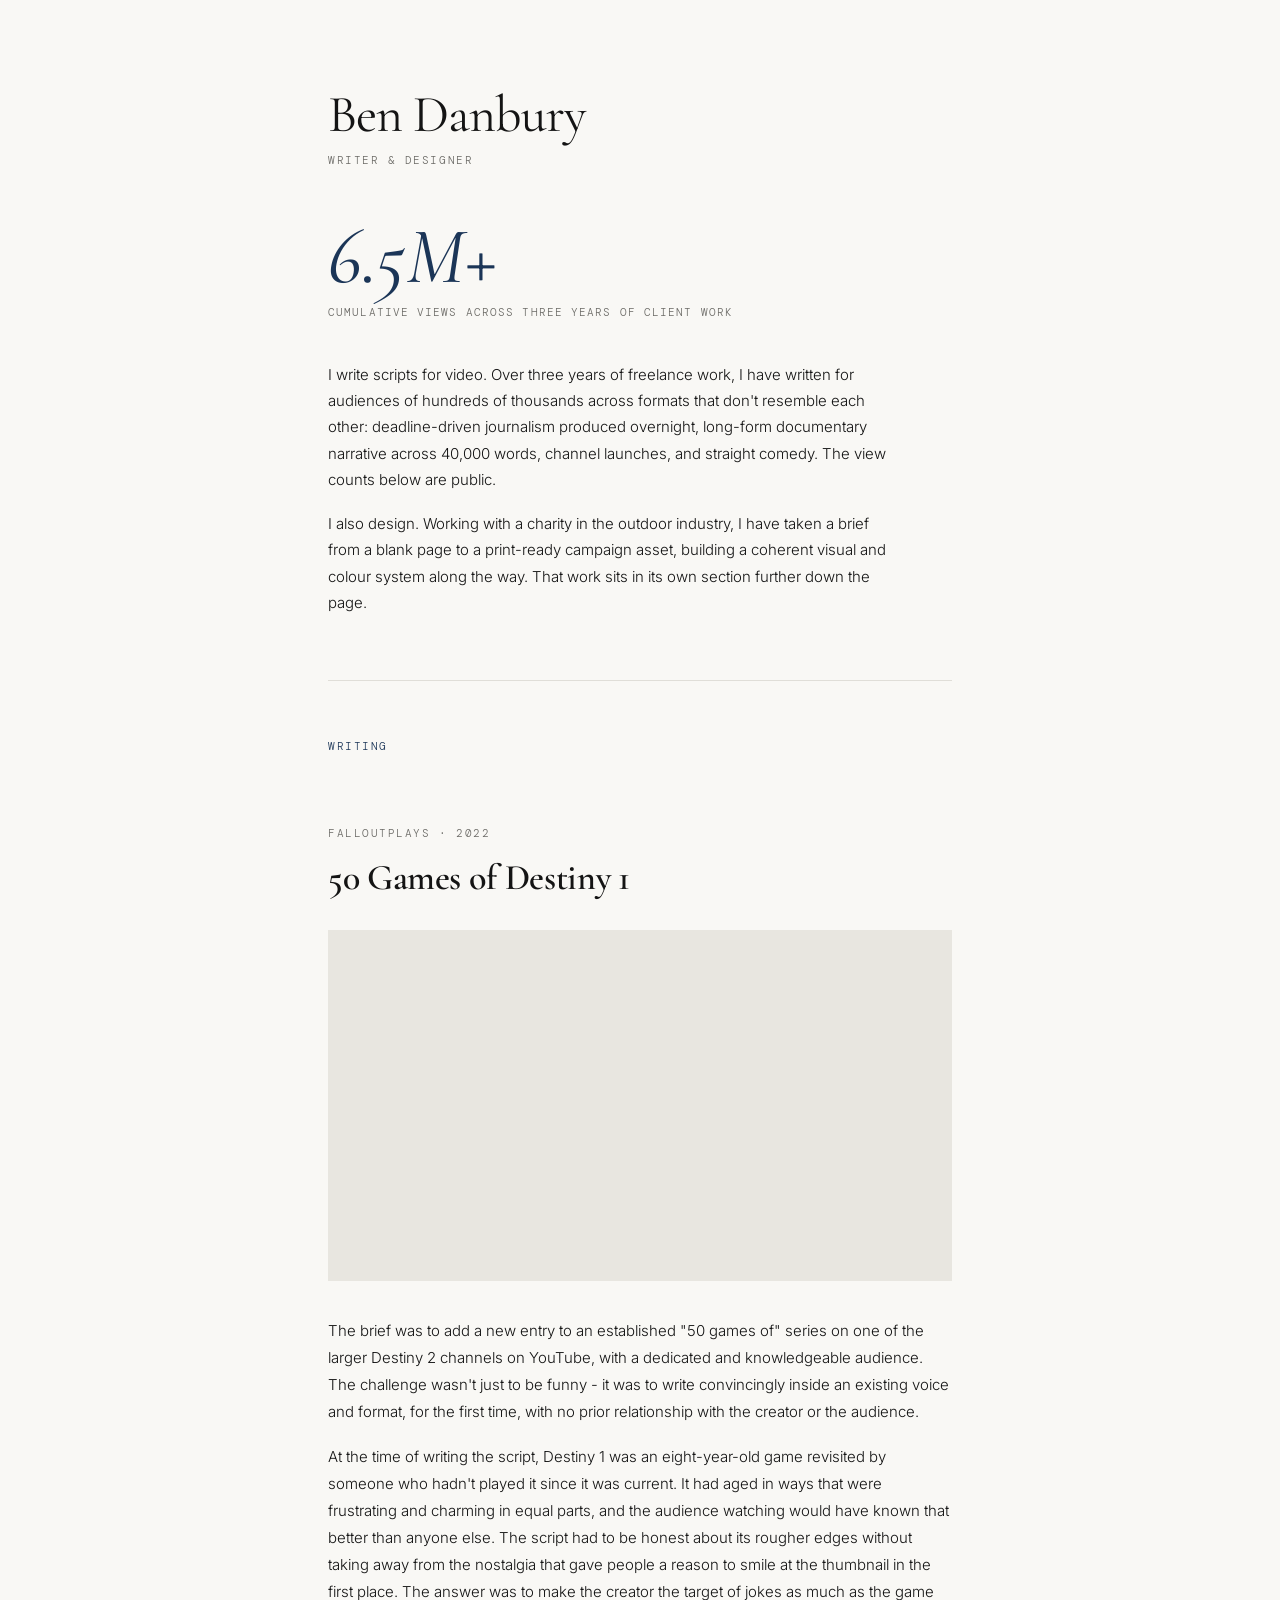
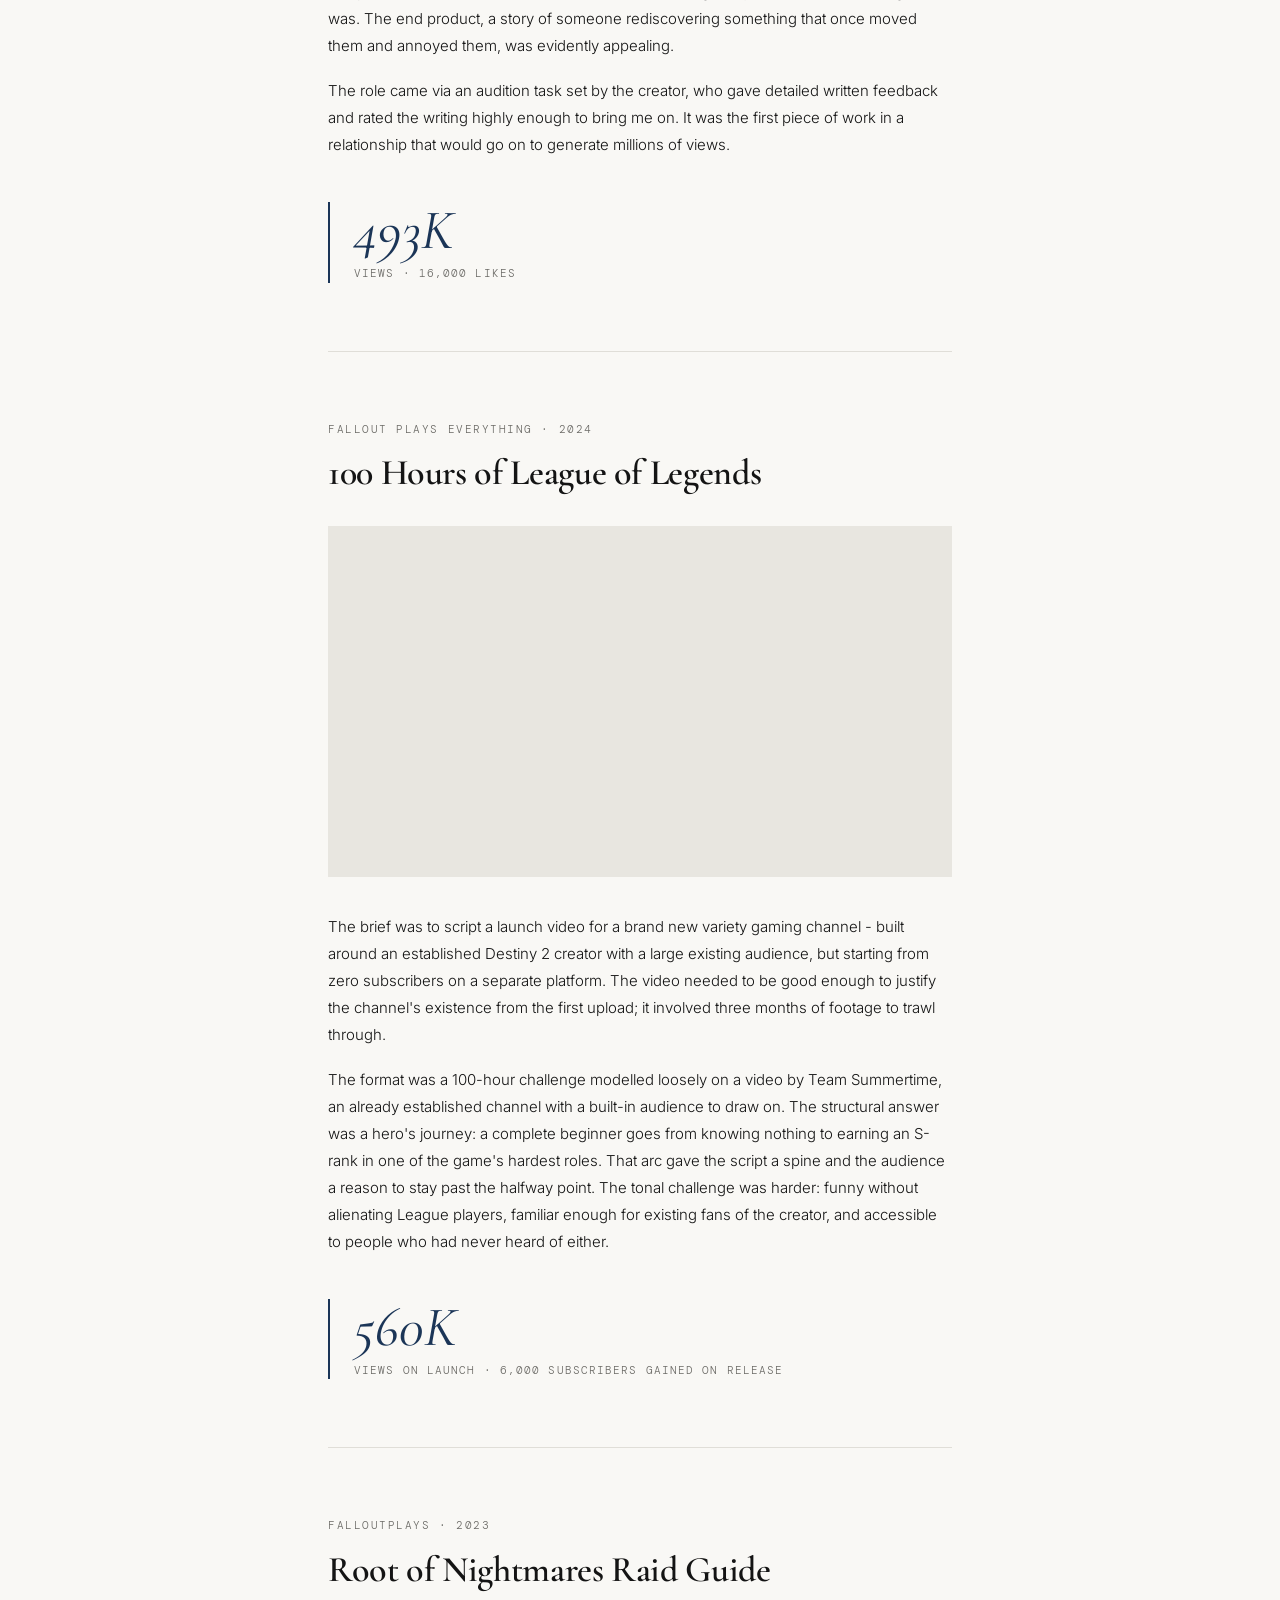
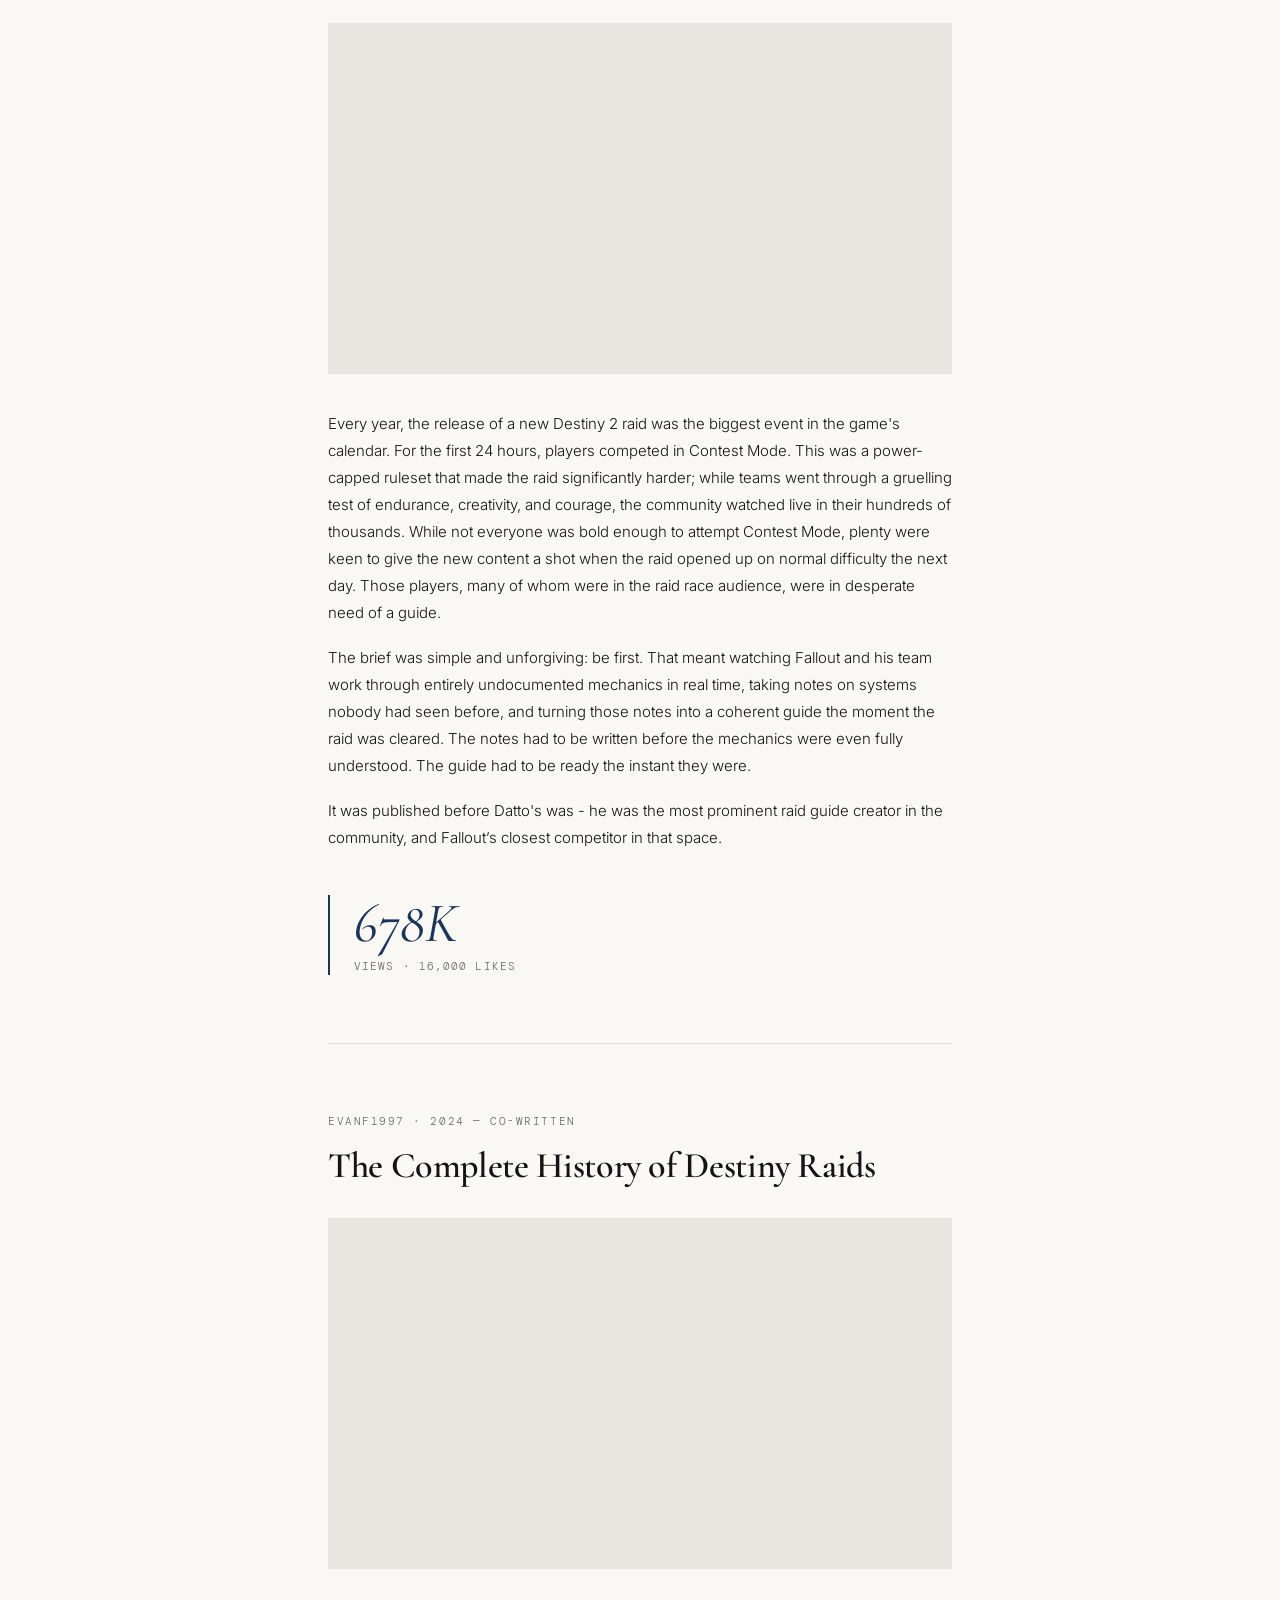
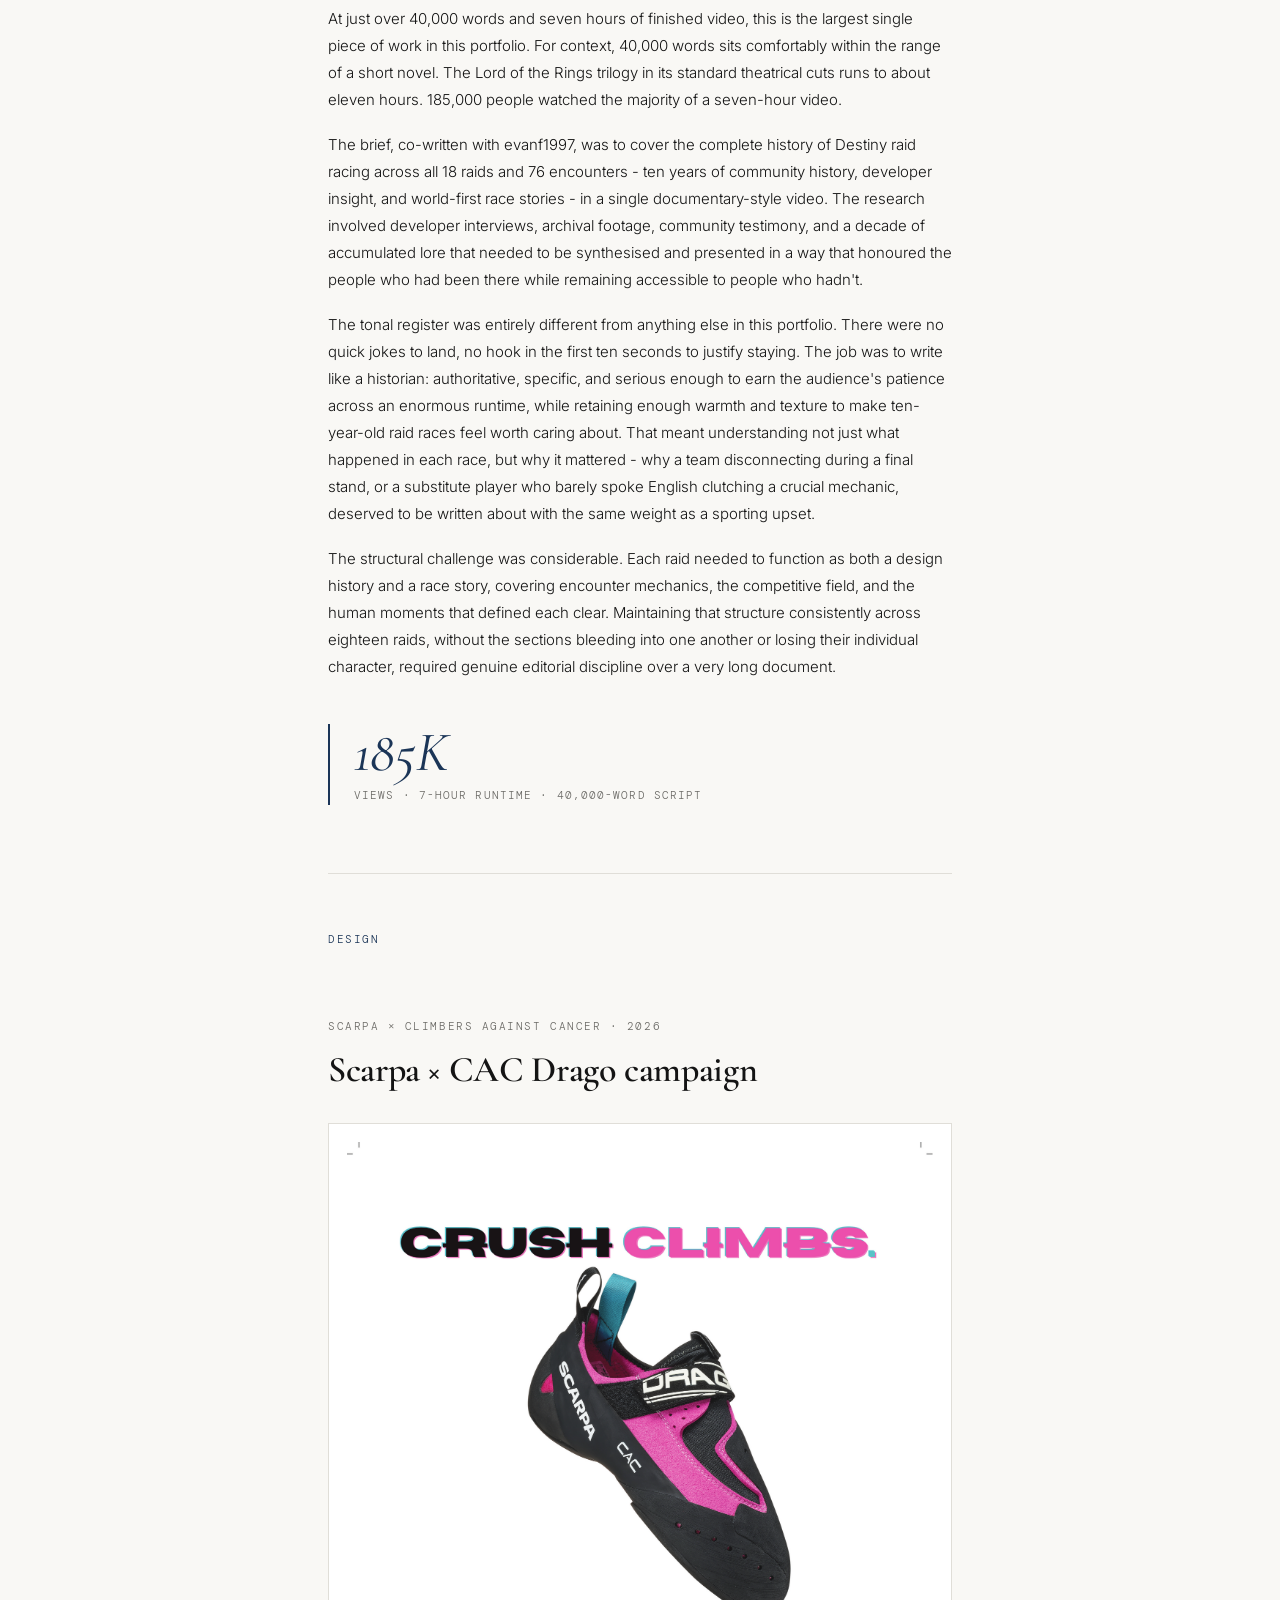
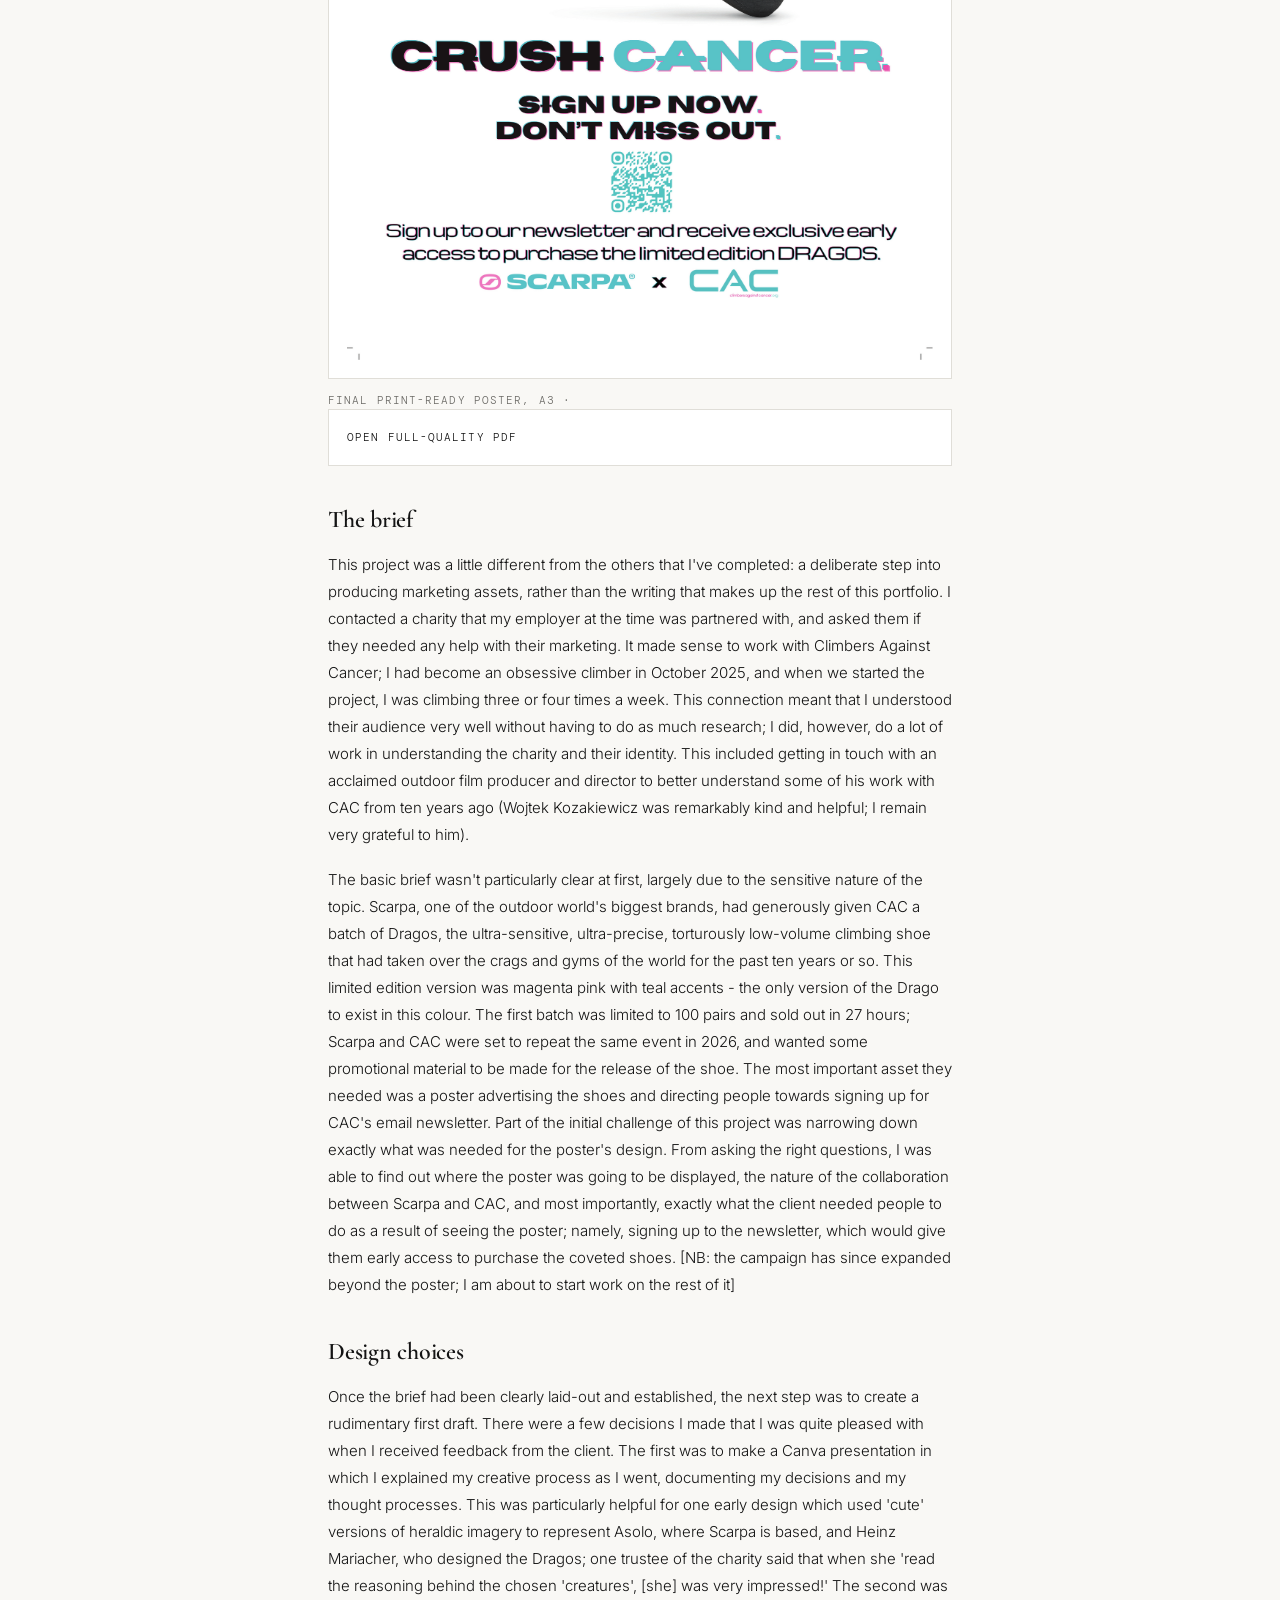
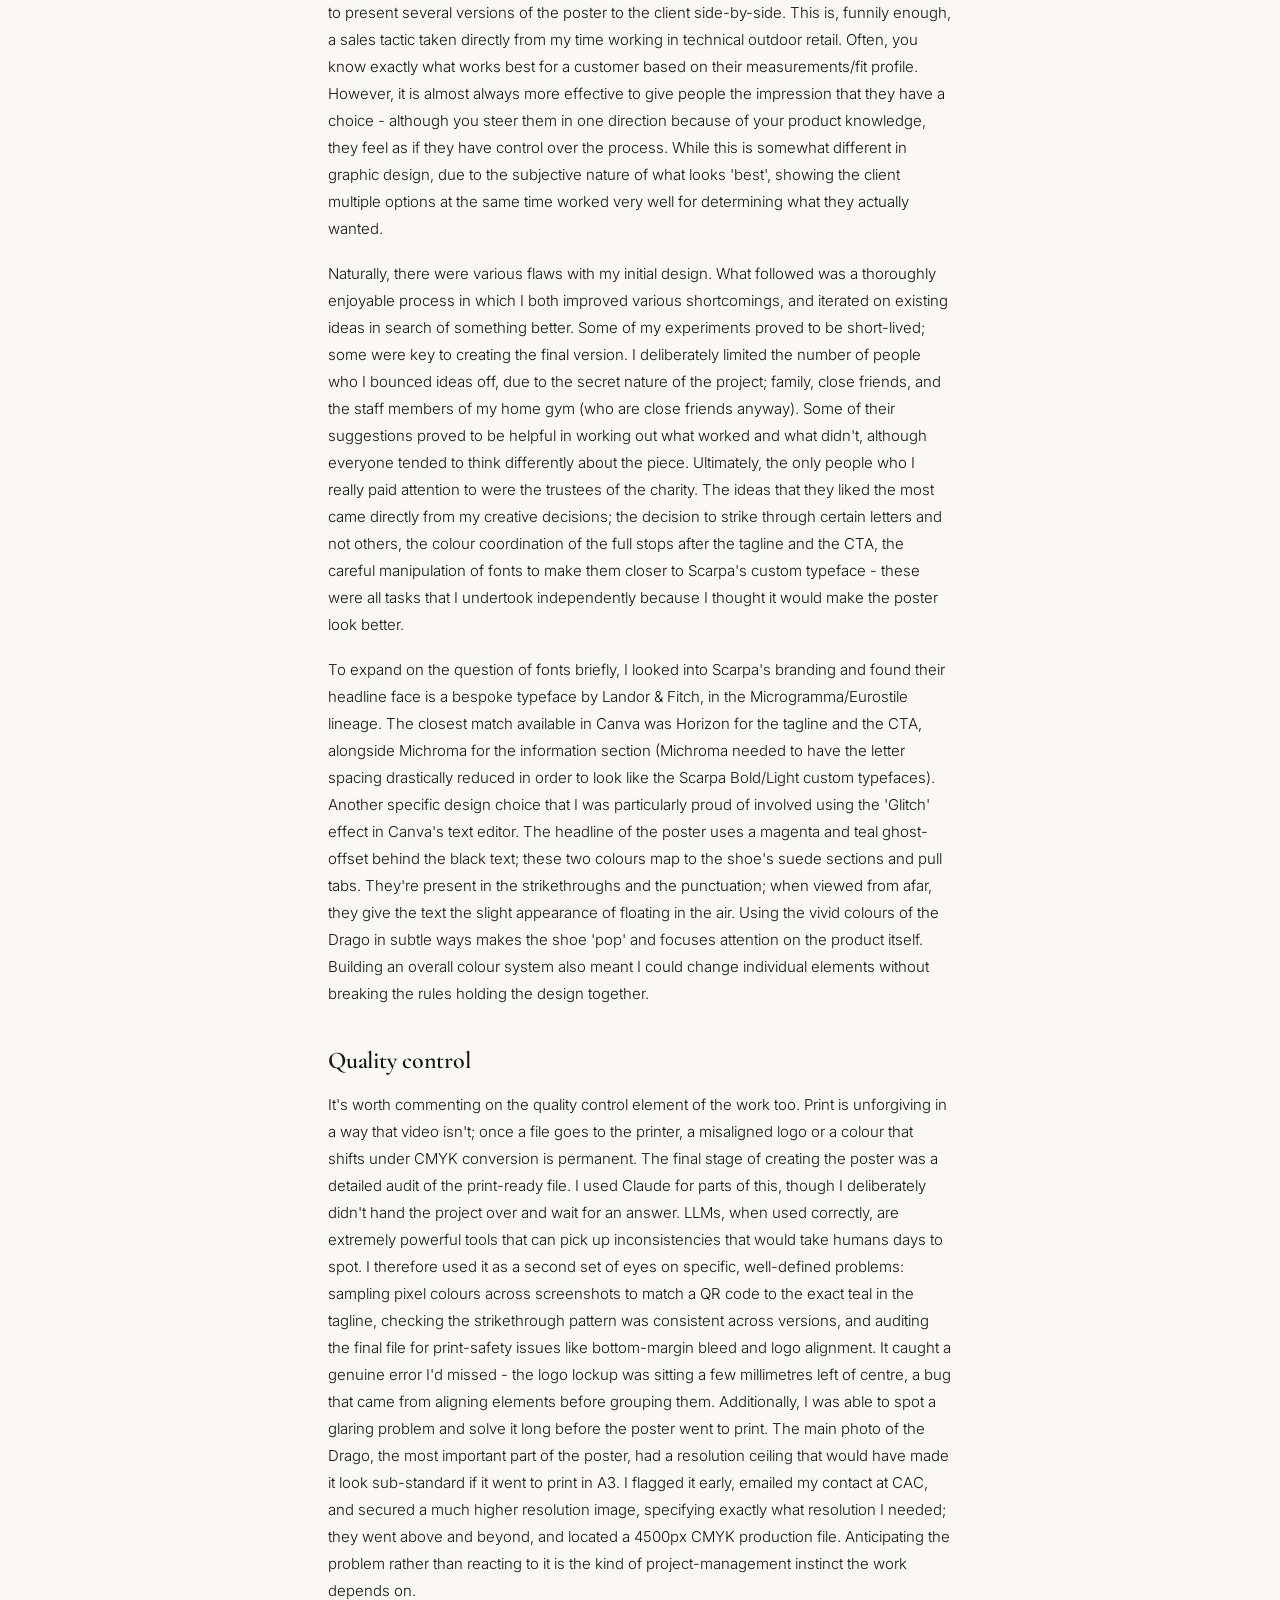
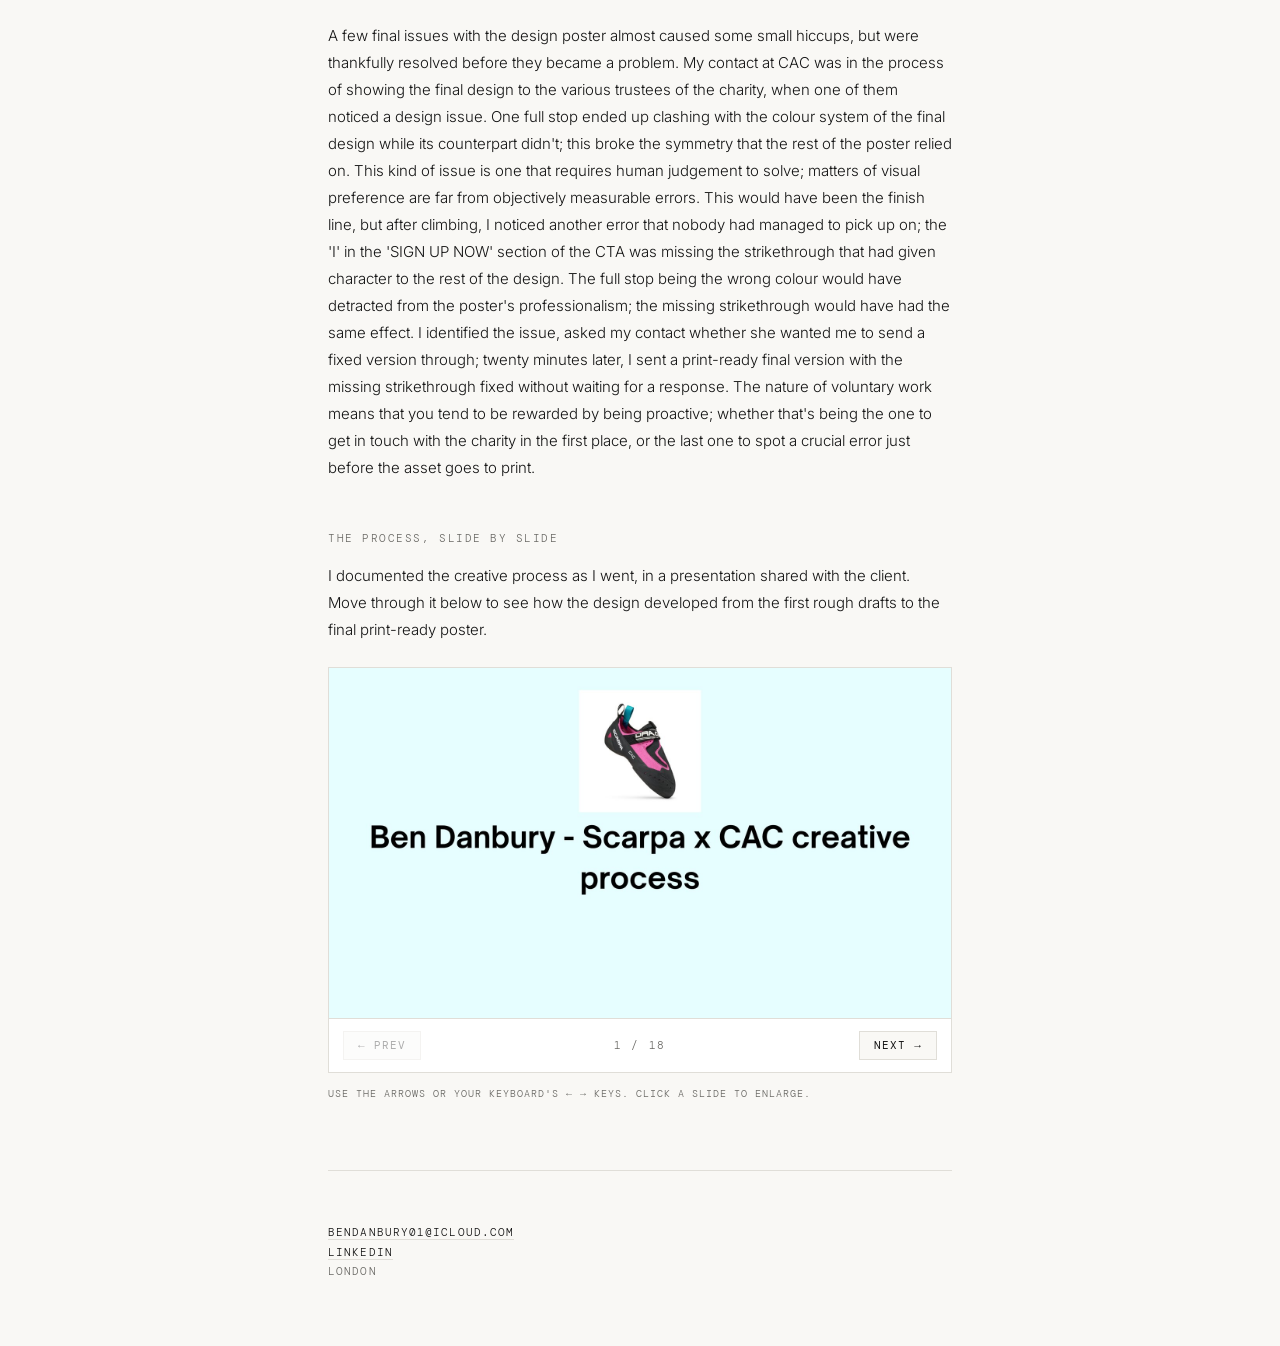
==== commit c0a90fbb: "index.html" ====
--- a/index.html
+++ b/index.html
@@ -3,7 +3,7 @@
 <head>
     <meta charset="UTF-8">
     <meta name="viewport" content="width=device-width, initial-scale=1.0">
-    <title>Ben Danbury — Scriptwriter</title>
+    <title>Ben Danbury — Writer &amp; Designer</title>
     <link rel="preconnect" href="https://fonts.googleapis.com">
     <link rel="preconnect" href="https://fonts.gstatic.com" crossorigin>
     <link href="https://fonts.googleapis.com/css2?family=Cormorant+Garamond:ital,wght@0,400;0,600;1,400;1,600&family=Inter:wght@300;400;500&family=DM+Mono:wght@400;500&display=swap" rel="stylesheet">
@@ -92,6 +92,23 @@
             color: var(--ink);
             line-height: 1.75;
             max-width: 560px;
+        }
+
+        .hero-bio + .hero-bio {
+            margin-top: 18px;
+        }
+
+        /* ── Section divider label ── */
+        .section-label {
+            padding: 56px 0 0;
+        }
+
+        .section-label-eyebrow {
+            font-family: 'DM Mono', monospace;
+            font-size: 11px;
+            letter-spacing: 0.14em;
+            text-transform: uppercase;
+            color: var(--accent);
         }
 
         /* ── Projects ── */
@@ -177,6 +194,20 @@
             margin-top: 18px;
         }
 
+        .case-study-subhead {
+            font-family: 'Cormorant Garamond', serif;
+            font-size: 24px;
+            font-weight: 600;
+            line-height: 1.2;
+            letter-spacing: -0.01em;
+            color: var(--ink);
+            margin: 40px 0 16px;
+        }
+
+        .case-study-subhead:first-child {
+            margin-top: 0;
+        }
+
         /* ── Stat block ── */
         .stat-block {
             border-left: 2px solid var(--accent);
@@ -203,6 +234,212 @@
             line-height: 1.7;
         }
 
+        /* ── Design: poster hero ── */
+        .poster {
+            margin-bottom: 40px;
+        }
+
+        .poster a {
+            display: block;
+            background: #FFFFFF;
+            border: 1px solid var(--rule);
+            padding: 18px;
+            transition: border-color 0.15s ease;
+        }
+
+        .poster a:hover {
+            border-color: var(--accent);
+        }
+
+        .poster img {
+            display: block;
+            width: 100%;
+            height: auto;
+        }
+
+        .poster-caption {
+            font-family: 'DM Mono', monospace;
+            font-size: 11px;
+            letter-spacing: 0.1em;
+            text-transform: uppercase;
+            color: var(--muted);
+            margin-top: 12px;
+            line-height: 1.7;
+        }
+
+        .poster-caption a {
+            color: var(--ink);
+            text-decoration: none;
+            border-bottom: 1px solid var(--rule);
+            transition: border-color 0.15s ease;
+        }
+
+        .poster-caption a:hover {
+            border-color: var(--ink);
+        }
+
+        /* ── Design: process carousel ── */
+        .process {
+            margin-top: 48px;
+        }
+
+        .process-eyebrow {
+            font-family: 'DM Mono', monospace;
+            font-size: 11px;
+            letter-spacing: 0.14em;
+            text-transform: uppercase;
+            color: var(--muted);
+            margin-bottom: 14px;
+        }
+
+        .process-intro {
+            font-size: 15px;
+            font-weight: 300;
+            line-height: 1.8;
+            color: var(--ink);
+            margin-bottom: 24px;
+        }
+
+        .carousel {
+            position: relative;
+            background: #FFFFFF;
+            border: 1px solid var(--rule);
+        }
+
+        .carousel-stage {
+            position: relative;
+            width: 100%;
+            aspect-ratio: 16 / 9;
+            background: #FFFFFF;
+            overflow: hidden;
+        }
+
+        .carousel-slide {
+            position: absolute;
+            inset: 0;
+            width: 100%;
+            height: 100%;
+            object-fit: contain;
+            opacity: 0;
+            transition: opacity 0.25s ease;
+            pointer-events: none;
+        }
+
+        .carousel-slide.is-active {
+            opacity: 1;
+            pointer-events: auto;
+        }
+
+        .carousel-controls {
+            display: flex;
+            align-items: center;
+            justify-content: space-between;
+            gap: 12px;
+            border-top: 1px solid var(--rule);
+            padding: 12px 14px;
+        }
+
+        .carousel-btn {
+            appearance: none;
+            border: 1px solid var(--rule);
+            background: var(--bg);
+            color: var(--ink);
+            font-family: 'DM Mono', monospace;
+            font-size: 11px;
+            letter-spacing: 0.1em;
+            text-transform: uppercase;
+            padding: 8px 14px;
+            cursor: pointer;
+            transition: border-color 0.15s ease, color 0.15s ease;
+            line-height: 1;
+        }
+
+        .carousel-btn:hover:not(:disabled) {
+            border-color: var(--accent);
+            color: var(--accent);
+        }
+
+        .carousel-btn:disabled {
+            opacity: 0.35;
+            cursor: default;
+        }
+
+        .carousel-counter {
+            font-family: 'DM Mono', monospace;
+            font-size: 11px;
+            letter-spacing: 0.14em;
+            text-transform: uppercase;
+            color: var(--muted);
+            white-space: nowrap;
+        }
+
+        .carousel-hint {
+            font-family: 'DM Mono', monospace;
+            font-size: 10px;
+            letter-spacing: 0.1em;
+            text-transform: uppercase;
+            color: var(--muted);
+            margin-top: 12px;
+        }
+
+        /* Lightbox for enlarging a slide */
+        .lightbox {
+            position: fixed;
+            inset: 0;
+            background: rgba(20, 20, 20, 0.92);
+            display: none;
+            align-items: center;
+            justify-content: center;
+            padding: 24px;
+            z-index: 50;
+        }
+
+        .lightbox.is-open {
+            display: flex;
+        }
+
+        .lightbox img {
+            max-width: 100%;
+            max-height: 88vh;
+            object-fit: contain;
+        }
+
+        .lightbox-close {
+            position: absolute;
+            top: 20px;
+            right: 24px;
+            appearance: none;
+            border: 1px solid rgba(249, 248, 245, 0.4);
+            background: transparent;
+            color: #F9F8F5;
+            font-family: 'DM Mono', monospace;
+            font-size: 11px;
+            letter-spacing: 0.14em;
+            text-transform: uppercase;
+            padding: 8px 14px;
+            cursor: pointer;
+        }
+
+        .lightbox-nav {
+            position: absolute;
+            top: 50%;
+            transform: translateY(-50%);
+            appearance: none;
+            border: none;
+            background: transparent;
+            color: #F9F8F5;
+            font-family: 'Cormorant Garamond', serif;
+            font-size: 44px;
+            line-height: 1;
+            padding: 0 18px;
+            cursor: pointer;
+            opacity: 0.75;
+        }
+
+        .lightbox-nav:hover { opacity: 1; }
+        .lightbox-prev { left: 4px; }
+        .lightbox-next { right: 4px; }
+
         /* ── Footer ── */
         .footer {
             padding: 52px 0 64px;
@@ -236,249 +473,8 @@
             .project { padding: 52px 0; }
             .project-title { font-size: 30px; }
             .stat-number { font-size: 44px; }
-        }
-
-        @media (prefers-reduced-motion: reduce) {
-            * { transition: none !important; }
-        }
-    </style>
-</head>
-<html lang="en"><head>
-    <meta charset="UTF-8">
-    <meta name="viewport" content="width=device-width, initial-scale=1.0">
-    <title>Ben Danbury — Scriptwriter</title>
-    <link rel="preconnect" href="https://fonts.googleapis.com">
-    <link rel="preconnect" href="https://fonts.gstatic.com" crossorigin="">
-    <link href="https://fonts.googleapis.com/css2?family=Cormorant+Garamond:ital,wght@0,400;0,600;1,400;1,600&amp;family=Inter:wght@300;400;500&amp;family=DM+Mono:wght@400;500&amp;display=swap" rel="stylesheet">
-
-    <style>
-        *, *::before, *::after {
-            box-sizing: border-box;
-            margin: 0;
-            padding: 0;
-        }
-
-        :root {
-            --bg: #F9F8F5;
-            --ink: #141414;
-            --muted: #6B6A66;
-            --accent: #1B3557;
-            --rule: #E0DED8;
-        }
-
-        html {
-            font-size: 16px;
-            -webkit-font-smoothing: antialiased;
-        }
-
-        body {
-            background: var(--bg);
-            color: var(--ink);
-            font-family: 'Inter', sans-serif;
-            font-weight: 300;
-            line-height: 1.7;
-        }
-
-        .container {
-            max-width: 680px;
-            margin: 0 auto;
-            padding: 0 28px;
-        }
-
-        /* ── Hero ── */
-        .hero {
-            padding: 88px 0 64px;
-            border-bottom: 1px solid var(--rule);
-        }
-
-        .hero-name {
-            font-family: 'Cormorant Garamond', serif;
-            font-size: 52px;
-            font-weight: 400;
-            letter-spacing: -0.02em;
-            line-height: 1.05;
-            color: var(--ink);
-            margin-bottom: 8px;
-        }
-
-        .hero-role {
-            font-family: 'DM Mono', monospace;
-            font-size: 11px;
-            letter-spacing: 0.14em;
-            text-transform: uppercase;
-            color: var(--muted);
-            margin-bottom: 48px;
-        }
-
-        .hero-number {
-            font-family: 'Cormorant Garamond', serif;
-            font-size: 80px;
-            font-style: italic;
-            font-weight: 400;
-            line-height: 1;
-            color: var(--accent);
-            margin-bottom: 6px;
-        }
-
-        .hero-number-label {
-            font-family: 'DM Mono', monospace;
-            font-size: 11px;
-            letter-spacing: 0.1em;
-            text-transform: uppercase;
-            color: var(--muted);
-            margin-bottom: 40px;
-        }
-
-        .hero-bio {
-            font-size: 15px;
-            font-weight: 300;
-            color: var(--ink);
-            line-height: 1.75;
-            max-width: 560px;
-        }
-
-        /* ── Projects ── */
-        .project {
-            padding: 68px 0;
-            border-bottom: 1px solid var(--rule);
-        }
-
-        .project-eyebrow {
-            font-family: 'DM Mono', monospace;
-            font-size: 11px;
-            letter-spacing: 0.14em;
-            text-transform: uppercase;
-            color: var(--muted);
-            margin-bottom: 14px;
-        }
-
-        .project-title {
-            font-family: 'Cormorant Garamond', serif;
-            font-size: 36px;
-            font-weight: 600;
-            line-height: 1.15;
-            letter-spacing: -0.01em;
-            color: var(--ink);
-            margin-bottom: 32px;
-        }
-
-        /* ── Video embed ── */
-        .video-wrapper {
-            position: relative;
-            padding-bottom: 56.25%;
-            height: 0;
-            overflow: hidden;
-            margin-bottom: 36px;
-            background: #E8E6E0;
-        }
-
-        .video-wrapper iframe {
-            position: absolute;
-            top: 0;
-            left: 0;
-            width: 100%;
-            height: 100%;
-            border: none;
-        }
-
-        .video-placeholder {
-            position: absolute;
-            top: 0;
-            left: 0;
-            width: 100%;
-            height: 100%;
-            display: flex;
-            flex-direction: column;
-            align-items: center;
-            justify-content: center;
-            gap: 8px;
-            color: var(--muted);
-        }
-
-        .video-placeholder-label {
-            font-family: 'DM Mono', monospace;
-            font-size: 11px;
-            letter-spacing: 0.1em;
-            text-transform: uppercase;
-        }
-
-        .video-placeholder-sub {
-            font-family: 'Inter', sans-serif;
-            font-size: 13px;
-            font-weight: 300;
-        }
-
-        /* ── Case study ── */
-        .case-study {
-            font-size: 15px;
-            font-weight: 300;
-            line-height: 1.8;
-            color: var(--ink);
-        }
-
-        .case-study p + p {
-            margin-top: 18px;
-        }
-
-        /* ── Stat block ── */
-        .stat-block {
-            border-left: 2px solid var(--accent);
-            padding-left: 24px;
-            margin-top: 44px;
-        }
-
-        .stat-number {
-            font-family: 'Cormorant Garamond', serif;
-            font-size: 56px;
-            font-style: italic;
-            font-weight: 400;
-            line-height: 1;
-            color: var(--accent);
-            margin-bottom: 6px;
-        }
-
-        .stat-detail {
-            font-family: 'DM Mono', monospace;
-            font-size: 11px;
-            letter-spacing: 0.1em;
-            text-transform: uppercase;
-            color: var(--muted);
-            line-height: 1.7;
-        }
-
-        /* ── Footer ── */
-        .footer {
-            padding: 52px 0 64px;
-        }
-
-        .footer-contact {
-            font-family: 'DM Mono', monospace;
-            font-size: 11px;
-            letter-spacing: 0.1em;
-            text-transform: uppercase;
-            color: var(--muted);
-            line-height: 1.8;
-        }
-
-        .footer-contact a {
-            color: var(--ink);
-            text-decoration: none;
-            border-bottom: 1px solid var(--rule);
-            transition: border-color 0.15s ease;
-        }
-
-        .footer-contact a:hover {
-            border-color: var(--ink);
-        }
-
-        /* ── Responsive ── */
-        @media (max-width: 600px) {
-            .hero { padding: 60px 0 48px; }
-            .hero-name { font-size: 40px; }
-            .hero-number { font-size: 64px; }
-            .project { padding: 52px 0; }
-            .project-title { font-size: 30px; }
-            .stat-number { font-size: 44px; }
+            .carousel-controls { flex-wrap: wrap; }
+            .lightbox-nav { font-size: 34px; padding: 0 8px; }
         }
 
         @media (prefers-reduced-motion: reduce) {
@@ -492,13 +488,21 @@
 
     <header class="hero">
         <h1 class="hero-name">Ben Danbury</h1>
-        <p class="hero-role">Freelance Scriptwriter</p>
+        <p class="hero-role">Writer &amp; Designer</p>
 
         <div class="hero-number">6.5M+</div>
         <p class="hero-number-label">Cumulative views across three years of client work</p>
 
         <p class="hero-bio">I write scripts for video. Over three years of freelance work, I have written for audiences of hundreds of thousands across formats that don't resemble each other: deadline-driven journalism produced overnight, long-form documentary narrative across 40,000 words, channel launches, and straight comedy. The view counts below are public.</p>
+
+        <p class="hero-bio">I also design. Working with a charity in the outdoor industry, I have taken a brief from a blank page to a print-ready campaign asset, building a coherent visual and colour system along the way. That work sits in its own section further down the page.</p>
     </header>
+
+
+    <!-- ══════════════════════ WRITING ══════════════════════ -->
+    <div class="section-label">
+        <p class="section-label-eyebrow">Writing</p>
+    </div>
 
 
     <!-- ── Project 1: 50 Games of Destiny 1 ── -->
@@ -507,11 +511,11 @@
         <h2 class="project-title">50 Games of Destiny 1</h2>
 
    <div class="video-wrapper">
-    <iframe 
-        src="https://www.youtube.com/embed/JL7WE3hRDn8" 
-        title="50 Games of Destiny 1 — FalloutPlays" 
-        allow="accelerometer; autoplay; clipboard-write; encrypted-media; gyroscope; picture-in-picture; web-share" 
-        referrerpolicy="strict-origin-when-cross-origin" 
+    <iframe
+        src="https://www.youtube.com/embed/JL7WE3hRDn8"
+        title="50 Games of Destiny 1 — FalloutPlays"
+        allow="accelerometer; autoplay; clipboard-write; encrypted-media; gyroscope; picture-in-picture; web-share"
+        referrerpolicy="strict-origin-when-cross-origin"
         allowfullscreen>
     </iframe>
 </div>
@@ -535,11 +539,11 @@
         <h2 class="project-title">100 Hours of League of Legends</h2>
 
 <div class="video-wrapper">
-    <iframe 
-        src="https://www.youtube.com/embed/4E5YMgoPH_U" 
-        title="100 Hours of League of Legends — Fallout Plays Everything" 
-        allow="accelerometer; autoplay; clipboard-write; encrypted-media; gyroscope; picture-in-picture; web-share" 
-        referrerpolicy="strict-origin-when-cross-origin" 
+    <iframe
+        src="https://www.youtube.com/embed/4E5YMgoPH_U"
+        title="100 Hours of League of Legends — Fallout Plays Everything"
+        allow="accelerometer; autoplay; clipboard-write; encrypted-media; gyroscope; picture-in-picture; web-share"
+        referrerpolicy="strict-origin-when-cross-origin"
         allowfullscreen>
     </iframe>
 </div>
@@ -562,11 +566,11 @@
         <h2 class="project-title">Root of Nightmares Raid Guide</h2>
 
    <div class="video-wrapper">
-    <iframe 
-        src="https://www.youtube.com/embed/f1-ytmAPFgE" 
-        title="Root of Nightmares Raid Guide — FalloutPlays" 
-        allow="accelerometer; autoplay; clipboard-write; encrypted-media; gyroscope; picture-in-picture; web-share" 
-        referrerpolicy="strict-origin-when-cross-origin" 
+    <iframe
+        src="https://www.youtube.com/embed/f1-ytmAPFgE"
+        title="Root of Nightmares Raid Guide — FalloutPlays"
+        allow="accelerometer; autoplay; clipboard-write; encrypted-media; gyroscope; picture-in-picture; web-share"
+        referrerpolicy="strict-origin-when-cross-origin"
         allowfullscreen>
     </iframe>
 </div>
@@ -591,15 +595,15 @@
 
         <!-- Replace the src below with the YouTube embed URL when available -->
         <div class="video-wrapper">
-    <iframe 
-        src="https://www.youtube.com/embed/HlWOp9vhKY4?si=Jw5TITBkUwrV5o_r" 
-        title="YouTube video player" 
-        allow="accelerometer; autoplay; clipboard-write; encrypted-media; gyroscope; picture-in-picture; web-share" 
-        referrerpolicy="strict-origin-when-cross-origin" 
+    <iframe
+        src="https://www.youtube.com/embed/HlWOp9vhKY4?si=Jw5TITBkUwrV5o_r"
+        title="YouTube video player"
+        allow="accelerometer; autoplay; clipboard-write; encrypted-media; gyroscope; picture-in-picture; web-share"
+        referrerpolicy="strict-origin-when-cross-origin"
         allowfullscreen>
     </iframe>
 </div>
-       
+
 
         <div class="case-study">
             <p>At just over 40,000 words and seven hours of finished video, this is the largest single piece of work in this portfolio. For context, 40,000 words sits comfortably within the range of a short novel. The Lord of the Rings trilogy in its standard theatrical cuts runs to about eleven hours. 185,000 people watched the majority of a seven-hour video.</p>
@@ -612,6 +616,60 @@
             <div class="stat-number">185K</div>
             <div class="stat-detail">Views · 7-hour runtime · 40,000-word script</div>
         </div>
+    </article>
+
+
+    <!-- ══════════════════════ DESIGN ══════════════════════ -->
+    <div class="section-label">
+        <p class="section-label-eyebrow">Design</p>
+    </div>
+
+    <article class="project">
+        <p class="project-eyebrow">Scarpa × Climbers Against Cancer · 2026</p>
+        <h2 class="project-title">Scarpa × CAC Drago campaign</h2>
+
+        <div class="poster">
+            <a href="assets/design/scarpa-cac-drago-poster.pdf" target="_blank" rel="noopener" title="Open the print-ready PDF">
+                <img src="assets/design/scarpa-cac-drago-poster.png" alt="Scarpa × CAC Drago poster: the limited-edition magenta and teal Drago climbing shoe above the tagline Crush climbs. Crush cancer.">
+            </a>
+            <p class="poster-caption">Final print-ready poster, A3 · <a href="assets/design/scarpa-cac-drago-poster.pdf" target="_blank" rel="noopener">Open full-quality PDF</a></p>
+        </div>
+
+        <div class="case-study">
+            <h3 class="case-study-subhead">The brief</h3>
+            <p>This project was a little different from the others that I've completed: a deliberate step into producing marketing assets, rather than the writing that makes up the rest of this portfolio. I contacted a charity that my employer at the time was partnered with, and asked them if they needed any help with their marketing. It made sense to work with Climbers Against Cancer; I had become an obsessive climber in October 2025, and when we started the project, I was climbing three or four times a week. This connection meant that I understood their audience very well without having to do as much research; I did, however, do a lot of work in understanding the charity and their identity. This included getting in touch with an acclaimed outdoor film producer and director to better understand some of his work with CAC from ten years ago (Wojtek Kozakiewicz was remarkably kind and helpful; I remain very grateful to him).</p>
+
+            <p>The basic brief wasn't particularly clear at first, largely due to the sensitive nature of the topic. Scarpa, one of the outdoor world's biggest brands, had generously given CAC a batch of Dragos, the ultra-sensitive, ultra-precise, torturously low-volume climbing shoe that had taken over the crags and gyms of the world for the past ten years or so. This limited edition version was magenta pink with teal accents - the only version of the Drago to exist in this colour. The first batch was limited to 100 pairs and sold out in 27 hours; Scarpa and CAC were set to repeat the same event in 2026, and wanted some promotional material to be made for the release of the shoe. The most important asset they needed was a poster advertising the shoes and directing people towards signing up for CAC's email newsletter. Part of the initial challenge of this project was narrowing down exactly what was needed for the poster's design. From asking the right questions, I was able to find out where the poster was going to be displayed, the nature of the collaboration between Scarpa and CAC, and most importantly, exactly what the client needed people to do as a result of seeing the poster; namely, signing up to the newsletter, which would give them early access to purchase the coveted shoes. [NB: the campaign has since expanded beyond the poster; I am about to start work on the rest of it]</p>
+
+            <h3 class="case-study-subhead">Design choices</h3>
+            <p>Once the brief had been clearly laid-out and established, the next step was to create a rudimentary first draft. There were a few decisions I made that I was quite pleased with when I received feedback from the client. The first was to make a Canva presentation in which I explained my creative process as I went, documenting my decisions and my thought processes. This was particularly helpful for one early design which used 'cute' versions of heraldic imagery to represent Asolo, where Scarpa is based, and Heinz Mariacher, who designed the Dragos; one trustee of the charity said that when she 'read the reasoning behind the chosen 'creatures', [she] was very impressed!' The second was to present several versions of the poster to the client side-by-side. This is, funnily enough, a sales tactic taken directly from my time working in technical outdoor retail. Often, you know exactly what works best for a customer based on their measurements/fit profile. However, it is almost always more effective to give people the impression that they have a choice - although you steer them in one direction because of your product knowledge, they feel as if they have control over the process. While this is somewhat different in graphic design, due to the subjective nature of what looks 'best', showing the client multiple options at the same time worked very well for determining what they actually wanted.</p>
+
+            <p>Naturally, there were various flaws with my initial design. What followed was a thoroughly enjoyable process in which I both improved various shortcomings, and iterated on existing ideas in search of something better. Some of my experiments proved to be short-lived; some were key to creating the final version. I deliberately limited the number of people who I bounced ideas off, due to the secret nature of the project; family, close friends, and the staff members of my home gym (who are close friends anyway). Some of their suggestions proved to be helpful in working out what worked and what didn't, although everyone tended to think differently about the piece. Ultimately, the only people who I really paid attention to were the trustees of the charity. The ideas that they liked the most came directly from my creative decisions; the decision to strike through certain letters and not others, the colour coordination of the full stops after the tagline and the CTA, the careful manipulation of fonts to make them closer to Scarpa's custom typeface - these were all tasks that I undertook independently because I thought it would make the poster look better.</p>
+
+            <p>To expand on the question of fonts briefly, I looked into Scarpa's branding and found their headline face is a bespoke typeface by Landor &amp; Fitch, in the Microgramma/Eurostile lineage. The closest match available in Canva was Horizon for the tagline and the CTA, alongside Michroma for the information section (Michroma needed to have the letter spacing drastically reduced in order to look like the Scarpa Bold/Light custom typefaces). Another specific design choice that I was particularly proud of involved using the 'Glitch' effect in Canva's text editor. The headline of the poster uses a magenta and teal ghost-offset behind the black text; these two colours map to the shoe's suede sections and pull tabs. They're present in the strikethroughs and the punctuation; when viewed from afar, they give the text the slight appearance of floating in the air. Using the vivid colours of the Drago in subtle ways makes the shoe 'pop' and focuses attention on the product itself. Building an overall colour system also meant I could change individual elements without breaking the rules holding the design together.</p>
+
+            <h3 class="case-study-subhead">Quality control</h3>
+            <p>It's worth commenting on the quality control element of the work too. Print is unforgiving in a way that video isn't; once a file goes to the printer, a misaligned logo or a colour that shifts under CMYK conversion is permanent. The final stage of creating the poster was a detailed audit of the print-ready file. I used Claude for parts of this, though I deliberately didn't hand the project over and wait for an answer. LLMs, when used correctly, are extremely powerful tools that can pick up inconsistencies that would take humans days to spot. I therefore used it as a second set of eyes on specific, well-defined problems: sampling pixel colours across screenshots to match a QR code to the exact teal in the tagline, checking the strikethrough pattern was consistent across versions, and auditing the final file for print-safety issues like bottom-margin bleed and logo alignment. It caught a genuine error I'd missed - the logo lockup was sitting a few millimetres left of centre, a bug that came from aligning elements before grouping them. Additionally, I was able to spot a glaring problem and solve it long before the poster went to print. The main photo of the Drago, the most important part of the poster, had a resolution ceiling that would have made it look sub-standard if it went to print in A3. I flagged it early, emailed my contact at CAC, and secured a much higher resolution image, specifying exactly what resolution I needed; they went above and beyond, and located a 4500px CMYK production file. Anticipating the problem rather than reacting to it is the kind of project-management instinct the work depends on.</p>
+
+            <p>A few final issues with the design poster almost caused some small hiccups, but were thankfully resolved before they became a problem. My contact at CAC was in the process of showing the final design to the various trustees of the charity, when one of them noticed a design issue. One full stop ended up clashing with the colour system of the final design while its counterpart didn't; this broke the symmetry that the rest of the poster relied on. This kind of issue is one that requires human judgement to solve; matters of visual preference are far from objectively measurable errors. This would have been the finish line, but after climbing, I noticed another error that nobody had managed to pick up on; the 'I' in the 'SIGN UP NOW' section of the CTA was missing the strikethrough that had given character to the rest of the design. The full stop being the wrong colour would have detracted from the poster's professionalism; the missing strikethrough would have had the same effect. I identified the issue, asked my contact whether she wanted me to send a fixed version through; twenty minutes later, I sent a print-ready final version with the missing strikethrough fixed without waiting for a response. The nature of voluntary work means that you tend to be rewarded by being proactive; whether that's being the one to get in touch with the charity in the first place, or the last one to spot a crucial error just before the asset goes to print.</p>
+        </div>
+
+        <!-- ── Process presentation carousel ── -->
+        <div class="process">
+            <p class="process-eyebrow">The process, slide by slide</p>
+            <p class="process-intro">I documented the creative process as I went, in a presentation shared with the client. Move through it below to see how the design developed from the first rough drafts to the final print-ready poster.</p>
+
+            <div class="carousel" id="processCarousel" aria-roledescription="carousel" aria-label="Scarpa × CAC creative process presentation">
+                <div class="carousel-stage" id="carouselStage"></div>
+                <div class="carousel-controls">
+                    <button class="carousel-btn" id="carouselPrev" type="button" aria-label="Previous slide">← Prev</button>
+                    <span class="carousel-counter" id="carouselCounter">1 / 18</span>
+                    <button class="carousel-btn" id="carouselNext" type="button" aria-label="Next slide">Next →</button>
+                </div>
+            </div>
+            <p class="carousel-hint">Use the arrows or your keyboard's ← → keys. Click a slide to enlarge.</p>
+        </div>
+
     </article>
 
 
@@ -625,7 +683,113 @@
 
 </div>
 
-
-
-</body></html>
+<!-- Lightbox -->
+<div class="lightbox" id="lightbox" role="dialog" aria-modal="true" aria-label="Enlarged slide">
+    <button class="lightbox-close" id="lightboxClose" type="button">Close ✕</button>
+    <button class="lightbox-nav lightbox-prev" id="lightboxPrev" type="button" aria-label="Previous slide">‹</button>
+    <img id="lightboxImg" src="" alt="">
+    <button class="lightbox-nav lightbox-next" id="lightboxNext" type="button" aria-label="Next slide">›</button>
+</div>
+
+<script>
+(function () {
+    var TOTAL = 18;
+    var base = 'assets/design/process/slide-';
+    function pad(n) { return (n < 10 ? '0' : '') + n; }
+    function src(n) { return base + pad(n) + '.jpg'; }
+
+    var stage = document.getElementById('carouselStage');
+    var counter = document.getElementById('carouselCounter');
+    var prevBtn = document.getElementById('carouselPrev');
+    var nextBtn = document.getElementById('carouselNext');
+    if (!stage) return;
+
+    var current = 1;
+    var imgs = [];
+
+    // Build slide images (first eager, rest lazy)
+    for (var i = 1; i <= TOTAL; i++) {
+        var img = document.createElement('img');
+        img.className = 'carousel-slide';
+        img.src = src(i);
+        img.alt = 'Creative process, slide ' + i + ' of ' + TOTAL;
+        img.loading = (i === 1) ? 'eager' : 'lazy';
+        img.setAttribute('data-index', i);
+        if (i === 1) img.classList.add('is-active');
+        img.addEventListener('click', function () {
+            openLightbox(parseInt(this.getAttribute('data-index'), 10));
+        });
+        stage.appendChild(img);
+        imgs.push(img);
+    }
+
+    function show(n) {
+        if (n < 1) n = 1;
+        if (n > TOTAL) n = TOTAL;
+        imgs[current - 1].classList.remove('is-active');
+        current = n;
+        imgs[current - 1].classList.add('is-active');
+        counter.textContent = current + ' / ' + TOTAL;
+        prevBtn.disabled = (current === 1);
+        nextBtn.disabled = (current === TOTAL);
+    }
+
+    prevBtn.addEventListener('click', function () { show(current - 1); });
+    nextBtn.addEventListener('click', function () { show(current + 1); });
+
+    // Keyboard navigation when the carousel is in view / focused
+    document.addEventListener('keydown', function (e) {
+        if (lb.classList.contains('is-open')) return; // lightbox handles its own keys
+        if (e.key === 'ArrowLeft') { show(current - 1); }
+        else if (e.key === 'ArrowRight') { show(current + 1); }
+    });
+
+    // Touch / swipe
+    var startX = null;
+    stage.addEventListener('touchstart', function (e) { startX = e.touches[0].clientX; }, { passive: true });
+    stage.addEventListener('touchend', function (e) {
+        if (startX === null) return;
+        var dx = e.changedTouches[0].clientX - startX;
+        if (Math.abs(dx) > 40) { show(dx < 0 ? current + 1 : current - 1); }
+        startX = null;
+    }, { passive: true });
+
+    // ── Lightbox ──
+    var lb = document.getElementById('lightbox');
+    var lbImg = document.getElementById('lightboxImg');
+    var lbClose = document.getElementById('lightboxClose');
+    var lbPrev = document.getElementById('lightboxPrev');
+    var lbNext = document.getElementById('lightboxNext');
+    var lbIndex = 1;
+
+    function openLightbox(n) {
+        lbIndex = n;
+        lbImg.src = src(n);
+        lbImg.alt = 'Creative process, slide ' + n + ' of ' + TOTAL;
+        lb.classList.add('is-open');
+    }
+    function closeLightbox() { lb.classList.remove('is-open'); lbImg.src = ''; }
+    function lbShow(n) {
+        if (n < 1) n = TOTAL;
+        if (n > TOTAL) n = 1;
+        openLightbox(n);
+        show(n); // keep carousel in sync
+    }
+
+    lbClose.addEventListener('click', closeLightbox);
+    lbPrev.addEventListener('click', function () { lbShow(lbIndex - 1); });
+    lbNext.addEventListener('click', function () { lbShow(lbIndex + 1); });
+    lb.addEventListener('click', function (e) { if (e.target === lb) closeLightbox(); });
+    document.addEventListener('keydown', function (e) {
+        if (!lb.classList.contains('is-open')) return;
+        if (e.key === 'Escape') closeLightbox();
+        else if (e.key === 'ArrowLeft') lbShow(lbIndex - 1);
+        else if (e.key === 'ArrowRight') lbShow(lbIndex + 1);
+    });
+
+    show(1);
+})();
+</script>
+
+</body>
 </html>
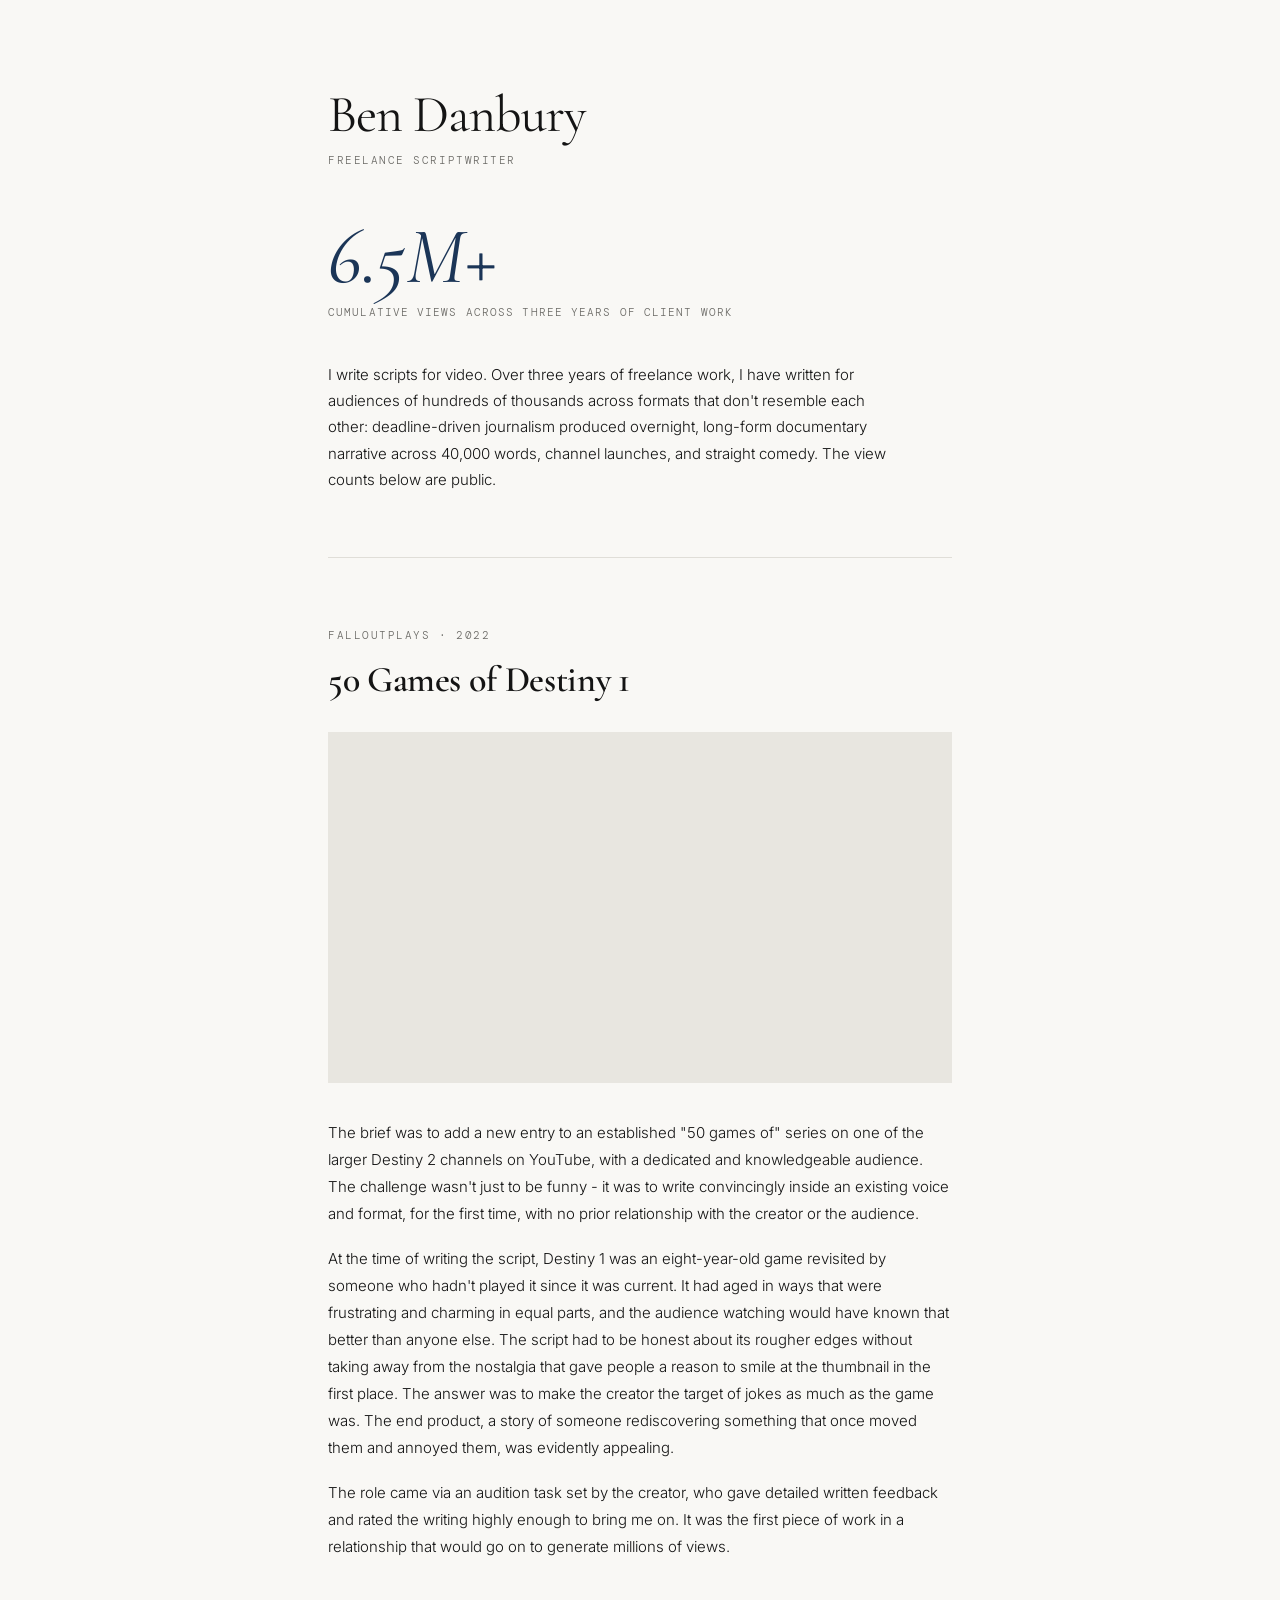
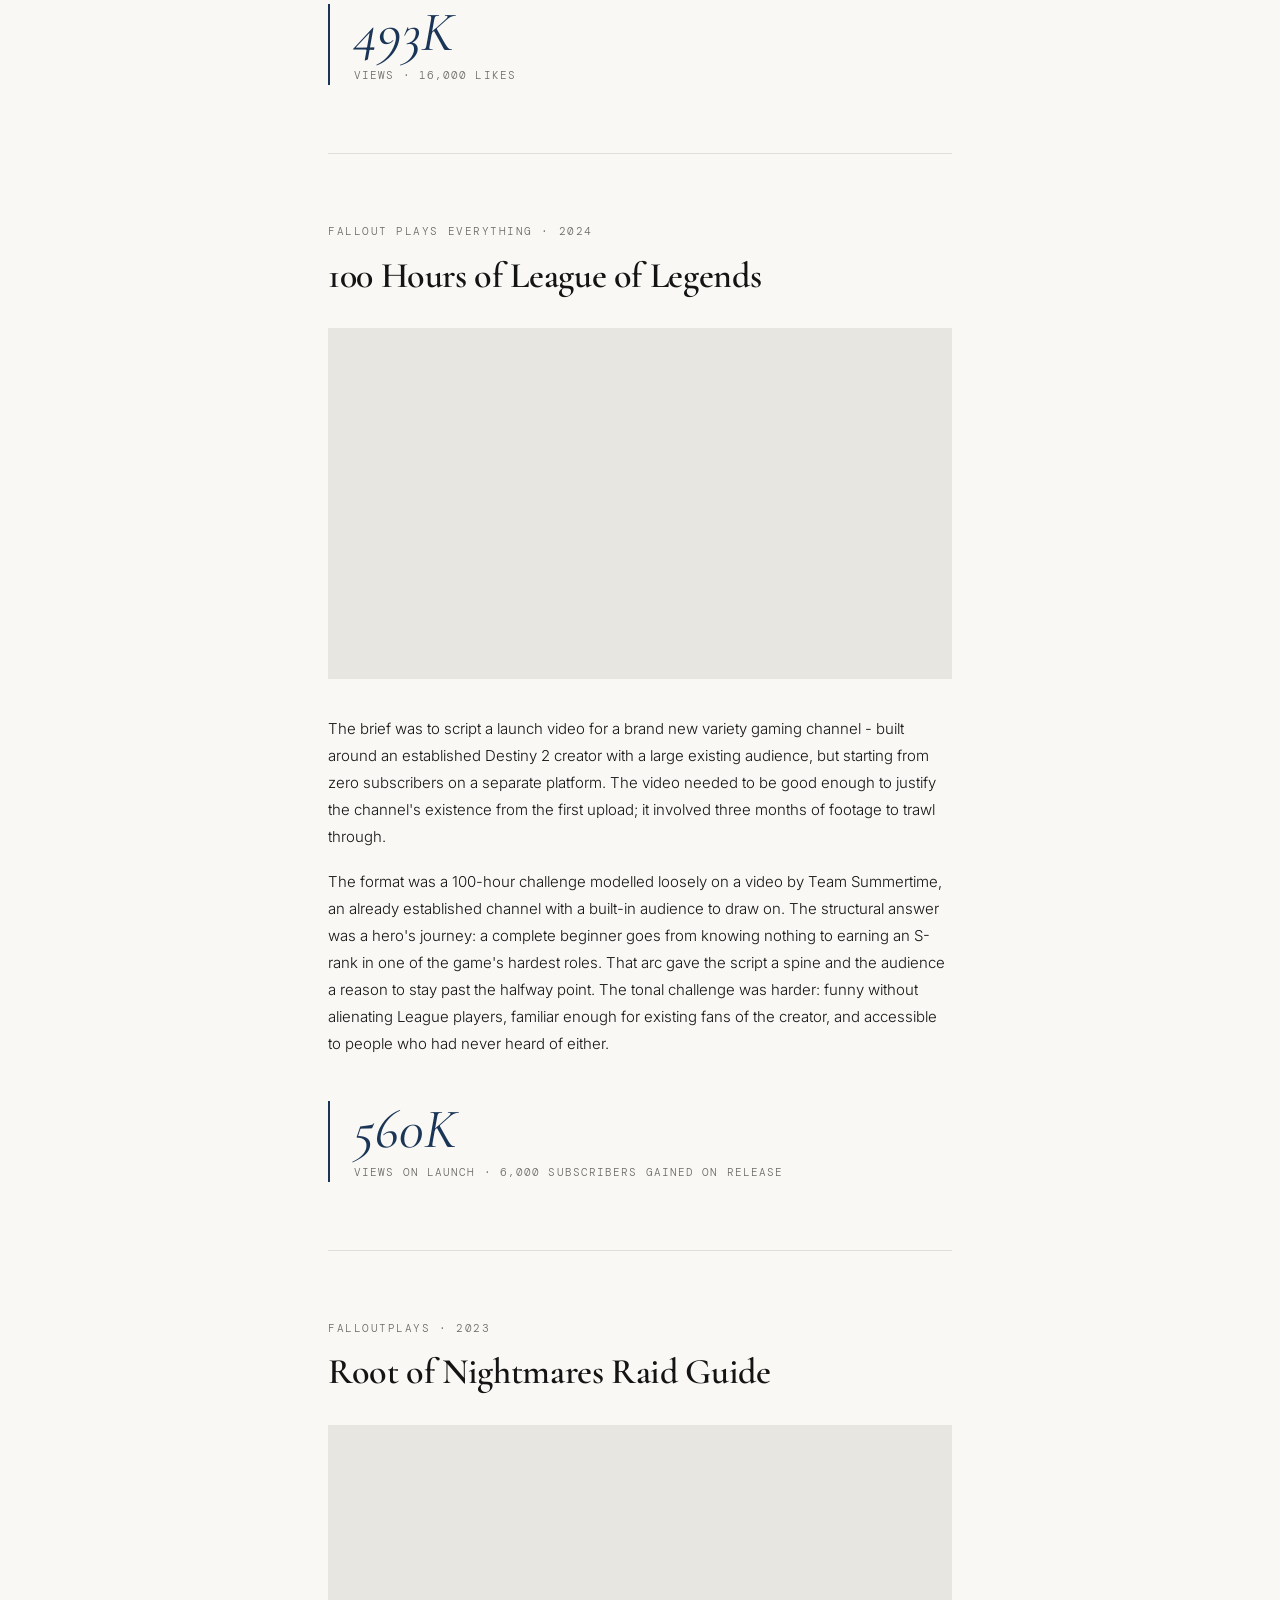
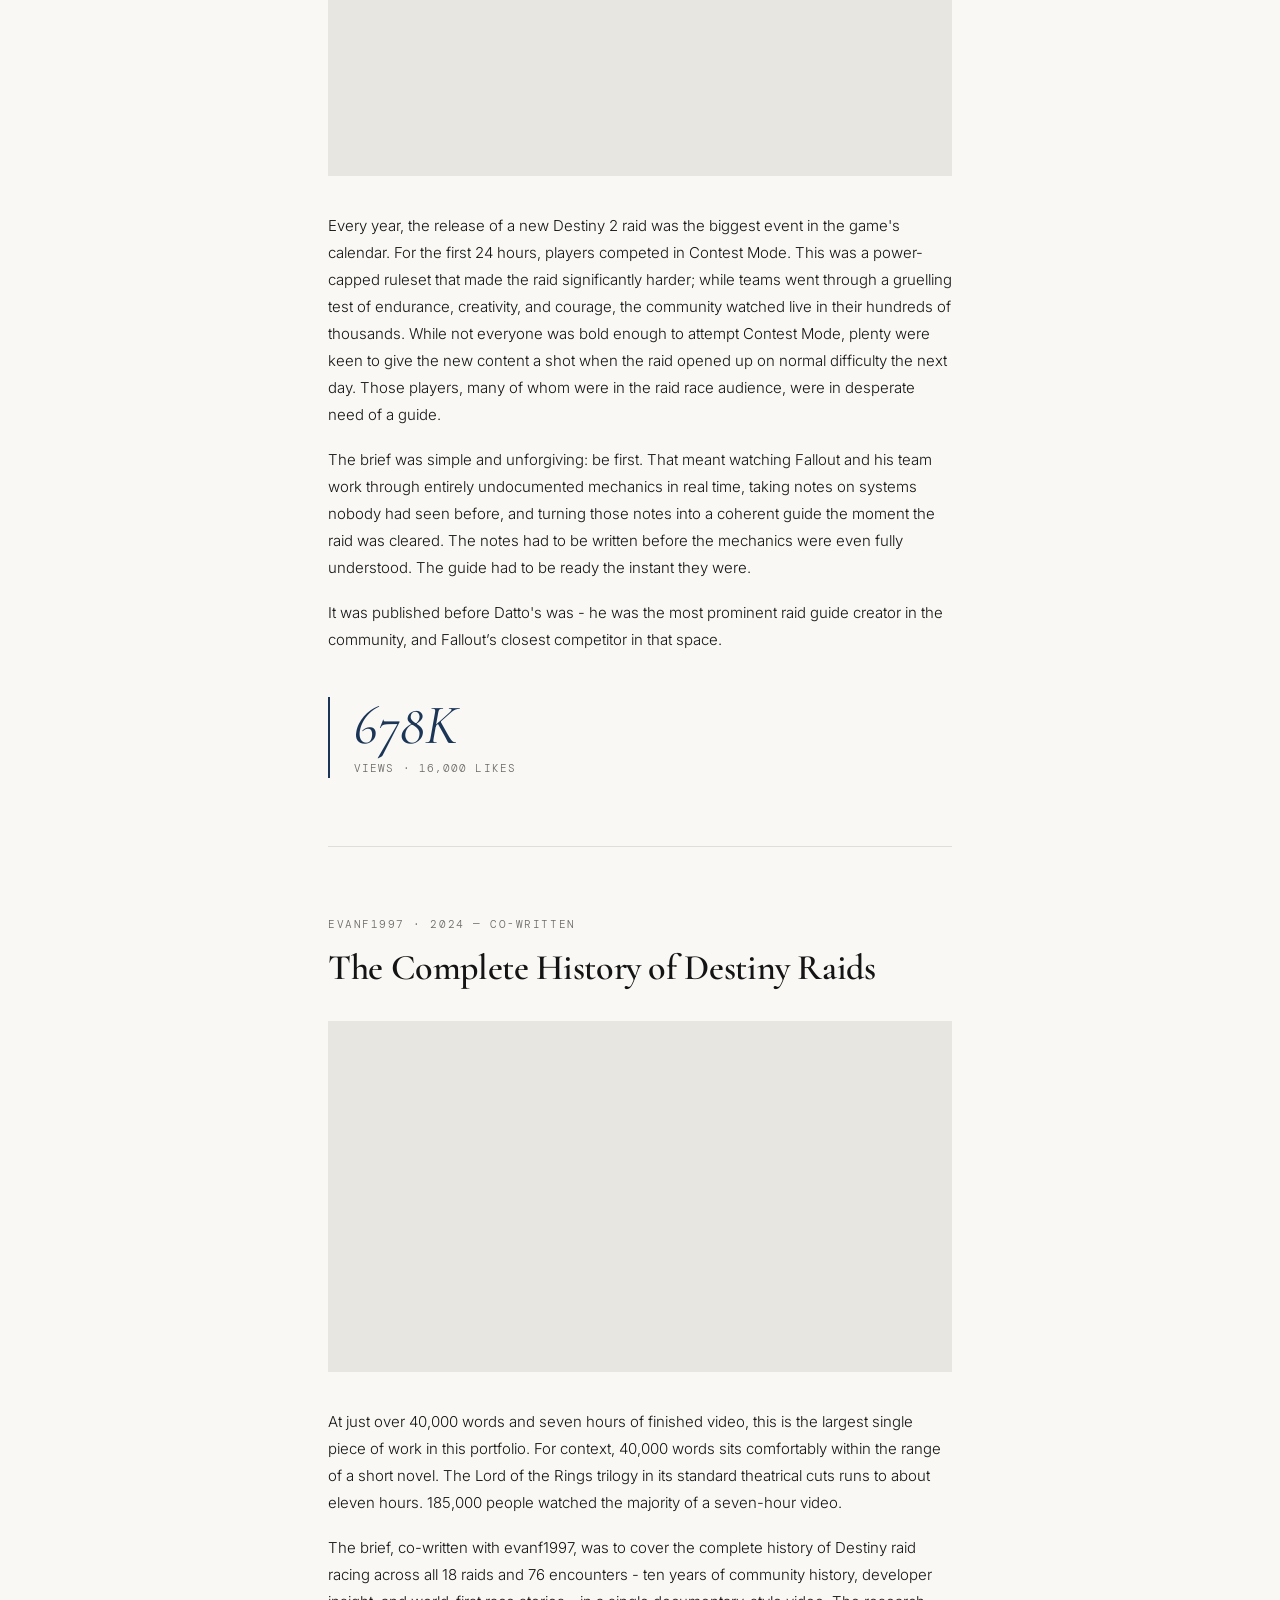
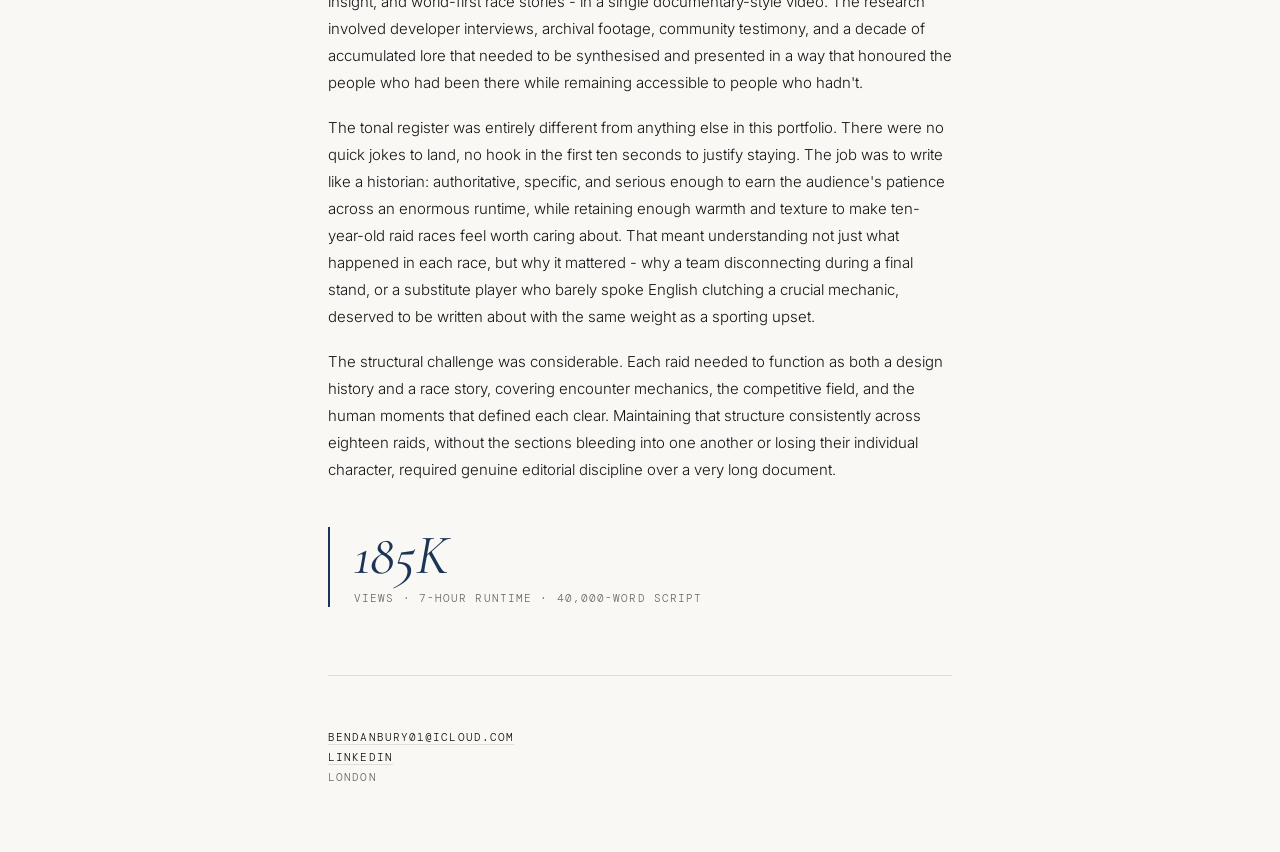
==== commit 20c28969: "index.html" ====
--- a/index.html
+++ b/index.html
@@ -3,7 +3,7 @@
 <head>
     <meta charset="UTF-8">
     <meta name="viewport" content="width=device-width, initial-scale=1.0">
-    <title>Ben Danbury — Writer &amp; Designer</title>
+    <title>Ben Danbury — Scriptwriter</title>
     <link rel="preconnect" href="https://fonts.googleapis.com">
     <link rel="preconnect" href="https://fonts.gstatic.com" crossorigin>
     <link href="https://fonts.googleapis.com/css2?family=Cormorant+Garamond:ital,wght@0,400;0,600;1,400;1,600&family=Inter:wght@300;400;500&family=DM+Mono:wght@400;500&display=swap" rel="stylesheet">
@@ -92,23 +92,6 @@
             color: var(--ink);
             line-height: 1.75;
             max-width: 560px;
-        }
-
-        .hero-bio + .hero-bio {
-            margin-top: 18px;
-        }
-
-        /* ── Section divider label ── */
-        .section-label {
-            padding: 56px 0 0;
-        }
-
-        .section-label-eyebrow {
-            font-family: 'DM Mono', monospace;
-            font-size: 11px;
-            letter-spacing: 0.14em;
-            text-transform: uppercase;
-            color: var(--accent);
         }
 
         /* ── Projects ── */
@@ -194,20 +177,6 @@
             margin-top: 18px;
         }
 
-        .case-study-subhead {
-            font-family: 'Cormorant Garamond', serif;
-            font-size: 24px;
-            font-weight: 600;
-            line-height: 1.2;
-            letter-spacing: -0.01em;
-            color: var(--ink);
-            margin: 40px 0 16px;
-        }
-
-        .case-study-subhead:first-child {
-            margin-top: 0;
-        }
-
         /* ── Stat block ── */
         .stat-block {
             border-left: 2px solid var(--accent);
@@ -233,212 +202,6 @@
             color: var(--muted);
             line-height: 1.7;
         }
-
-        /* ── Design: poster hero ── */
-        .poster {
-            margin-bottom: 40px;
-        }
-
-        .poster a {
-            display: block;
-            background: #FFFFFF;
-            border: 1px solid var(--rule);
-            padding: 18px;
-            transition: border-color 0.15s ease;
-        }
-
-        .poster a:hover {
-            border-color: var(--accent);
-        }
-
-        .poster img {
-            display: block;
-            width: 100%;
-            height: auto;
-        }
-
-        .poster-caption {
-            font-family: 'DM Mono', monospace;
-            font-size: 11px;
-            letter-spacing: 0.1em;
-            text-transform: uppercase;
-            color: var(--muted);
-            margin-top: 12px;
-            line-height: 1.7;
-        }
-
-        .poster-caption a {
-            color: var(--ink);
-            text-decoration: none;
-            border-bottom: 1px solid var(--rule);
-            transition: border-color 0.15s ease;
-        }
-
-        .poster-caption a:hover {
-            border-color: var(--ink);
-        }
-
-        /* ── Design: process carousel ── */
-        .process {
-            margin-top: 48px;
-        }
-
-        .process-eyebrow {
-            font-family: 'DM Mono', monospace;
-            font-size: 11px;
-            letter-spacing: 0.14em;
-            text-transform: uppercase;
-            color: var(--muted);
-            margin-bottom: 14px;
-        }
-
-        .process-intro {
-            font-size: 15px;
-            font-weight: 300;
-            line-height: 1.8;
-            color: var(--ink);
-            margin-bottom: 24px;
-        }
-
-        .carousel {
-            position: relative;
-            background: #FFFFFF;
-            border: 1px solid var(--rule);
-        }
-
-        .carousel-stage {
-            position: relative;
-            width: 100%;
-            aspect-ratio: 16 / 9;
-            background: #FFFFFF;
-            overflow: hidden;
-        }
-
-        .carousel-slide {
-            position: absolute;
-            inset: 0;
-            width: 100%;
-            height: 100%;
-            object-fit: contain;
-            opacity: 0;
-            transition: opacity 0.25s ease;
-            pointer-events: none;
-        }
-
-        .carousel-slide.is-active {
-            opacity: 1;
-            pointer-events: auto;
-        }
-
-        .carousel-controls {
-            display: flex;
-            align-items: center;
-            justify-content: space-between;
-            gap: 12px;
-            border-top: 1px solid var(--rule);
-            padding: 12px 14px;
-        }
-
-        .carousel-btn {
-            appearance: none;
-            border: 1px solid var(--rule);
-            background: var(--bg);
-            color: var(--ink);
-            font-family: 'DM Mono', monospace;
-            font-size: 11px;
-            letter-spacing: 0.1em;
-            text-transform: uppercase;
-            padding: 8px 14px;
-            cursor: pointer;
-            transition: border-color 0.15s ease, color 0.15s ease;
-            line-height: 1;
-        }
-
-        .carousel-btn:hover:not(:disabled) {
-            border-color: var(--accent);
-            color: var(--accent);
-        }
-
-        .carousel-btn:disabled {
-            opacity: 0.35;
-            cursor: default;
-        }
-
-        .carousel-counter {
-            font-family: 'DM Mono', monospace;
-            font-size: 11px;
-            letter-spacing: 0.14em;
-            text-transform: uppercase;
-            color: var(--muted);
-            white-space: nowrap;
-        }
-
-        .carousel-hint {
-            font-family: 'DM Mono', monospace;
-            font-size: 10px;
-            letter-spacing: 0.1em;
-            text-transform: uppercase;
-            color: var(--muted);
-            margin-top: 12px;
-        }
-
-        /* Lightbox for enlarging a slide */
-        .lightbox {
-            position: fixed;
-            inset: 0;
-            background: rgba(20, 20, 20, 0.92);
-            display: none;
-            align-items: center;
-            justify-content: center;
-            padding: 24px;
-            z-index: 50;
-        }
-
-        .lightbox.is-open {
-            display: flex;
-        }
-
-        .lightbox img {
-            max-width: 100%;
-            max-height: 88vh;
-            object-fit: contain;
-        }
-
-        .lightbox-close {
-            position: absolute;
-            top: 20px;
-            right: 24px;
-            appearance: none;
-            border: 1px solid rgba(249, 248, 245, 0.4);
-            background: transparent;
-            color: #F9F8F5;
-            font-family: 'DM Mono', monospace;
-            font-size: 11px;
-            letter-spacing: 0.14em;
-            text-transform: uppercase;
-            padding: 8px 14px;
-            cursor: pointer;
-        }
-
-        .lightbox-nav {
-            position: absolute;
-            top: 50%;
-            transform: translateY(-50%);
-            appearance: none;
-            border: none;
-            background: transparent;
-            color: #F9F8F5;
-            font-family: 'Cormorant Garamond', serif;
-            font-size: 44px;
-            line-height: 1;
-            padding: 0 18px;
-            cursor: pointer;
-            opacity: 0.75;
-        }
-
-        .lightbox-nav:hover { opacity: 1; }
-        .lightbox-prev { left: 4px; }
-        .lightbox-next { right: 4px; }
 
         /* ── Footer ── */
         .footer {
@@ -473,8 +236,249 @@
             .project { padding: 52px 0; }
             .project-title { font-size: 30px; }
             .stat-number { font-size: 44px; }
-            .carousel-controls { flex-wrap: wrap; }
-            .lightbox-nav { font-size: 34px; padding: 0 8px; }
+        }
+
+        @media (prefers-reduced-motion: reduce) {
+            * { transition: none !important; }
+        }
+    </style>
+</head>
+<html lang="en"><head>
+    <meta charset="UTF-8">
+    <meta name="viewport" content="width=device-width, initial-scale=1.0">
+    <title>Ben Danbury — Scriptwriter</title>
+    <link rel="preconnect" href="https://fonts.googleapis.com">
+    <link rel="preconnect" href="https://fonts.gstatic.com" crossorigin="">
+    <link href="https://fonts.googleapis.com/css2?family=Cormorant+Garamond:ital,wght@0,400;0,600;1,400;1,600&amp;family=Inter:wght@300;400;500&amp;family=DM+Mono:wght@400;500&amp;display=swap" rel="stylesheet">
+
+    <style>
+        *, *::before, *::after {
+            box-sizing: border-box;
+            margin: 0;
+            padding: 0;
+        }
+
+        :root {
+            --bg: #F9F8F5;
+            --ink: #141414;
+            --muted: #6B6A66;
+            --accent: #1B3557;
+            --rule: #E0DED8;
+        }
+
+        html {
+            font-size: 16px;
+            -webkit-font-smoothing: antialiased;
+        }
+
+        body {
+            background: var(--bg);
+            color: var(--ink);
+            font-family: 'Inter', sans-serif;
+            font-weight: 300;
+            line-height: 1.7;
+        }
+
+        .container {
+            max-width: 680px;
+            margin: 0 auto;
+            padding: 0 28px;
+        }
+
+        /* ── Hero ── */
+        .hero {
+            padding: 88px 0 64px;
+            border-bottom: 1px solid var(--rule);
+        }
+
+        .hero-name {
+            font-family: 'Cormorant Garamond', serif;
+            font-size: 52px;
+            font-weight: 400;
+            letter-spacing: -0.02em;
+            line-height: 1.05;
+            color: var(--ink);
+            margin-bottom: 8px;
+        }
+
+        .hero-role {
+            font-family: 'DM Mono', monospace;
+            font-size: 11px;
+            letter-spacing: 0.14em;
+            text-transform: uppercase;
+            color: var(--muted);
+            margin-bottom: 48px;
+        }
+
+        .hero-number {
+            font-family: 'Cormorant Garamond', serif;
+            font-size: 80px;
+            font-style: italic;
+            font-weight: 400;
+            line-height: 1;
+            color: var(--accent);
+            margin-bottom: 6px;
+        }
+
+        .hero-number-label {
+            font-family: 'DM Mono', monospace;
+            font-size: 11px;
+            letter-spacing: 0.1em;
+            text-transform: uppercase;
+            color: var(--muted);
+            margin-bottom: 40px;
+        }
+
+        .hero-bio {
+            font-size: 15px;
+            font-weight: 300;
+            color: var(--ink);
+            line-height: 1.75;
+            max-width: 560px;
+        }
+
+        /* ── Projects ── */
+        .project {
+            padding: 68px 0;
+            border-bottom: 1px solid var(--rule);
+        }
+
+        .project-eyebrow {
+            font-family: 'DM Mono', monospace;
+            font-size: 11px;
+            letter-spacing: 0.14em;
+            text-transform: uppercase;
+            color: var(--muted);
+            margin-bottom: 14px;
+        }
+
+        .project-title {
+            font-family: 'Cormorant Garamond', serif;
+            font-size: 36px;
+            font-weight: 600;
+            line-height: 1.15;
+            letter-spacing: -0.01em;
+            color: var(--ink);
+            margin-bottom: 32px;
+        }
+
+        /* ── Video embed ── */
+        .video-wrapper {
+            position: relative;
+            padding-bottom: 56.25%;
+            height: 0;
+            overflow: hidden;
+            margin-bottom: 36px;
+            background: #E8E6E0;
+        }
+
+        .video-wrapper iframe {
+            position: absolute;
+            top: 0;
+            left: 0;
+            width: 100%;
+            height: 100%;
+            border: none;
+        }
+
+        .video-placeholder {
+            position: absolute;
+            top: 0;
+            left: 0;
+            width: 100%;
+            height: 100%;
+            display: flex;
+            flex-direction: column;
+            align-items: center;
+            justify-content: center;
+            gap: 8px;
+            color: var(--muted);
+        }
+
+        .video-placeholder-label {
+            font-family: 'DM Mono', monospace;
+            font-size: 11px;
+            letter-spacing: 0.1em;
+            text-transform: uppercase;
+        }
+
+        .video-placeholder-sub {
+            font-family: 'Inter', sans-serif;
+            font-size: 13px;
+            font-weight: 300;
+        }
+
+        /* ── Case study ── */
+        .case-study {
+            font-size: 15px;
+            font-weight: 300;
+            line-height: 1.8;
+            color: var(--ink);
+        }
+
+        .case-study p + p {
+            margin-top: 18px;
+        }
+
+        /* ── Stat block ── */
+        .stat-block {
+            border-left: 2px solid var(--accent);
+            padding-left: 24px;
+            margin-top: 44px;
+        }
+
+        .stat-number {
+            font-family: 'Cormorant Garamond', serif;
+            font-size: 56px;
+            font-style: italic;
+            font-weight: 400;
+            line-height: 1;
+            color: var(--accent);
+            margin-bottom: 6px;
+        }
+
+        .stat-detail {
+            font-family: 'DM Mono', monospace;
+            font-size: 11px;
+            letter-spacing: 0.1em;
+            text-transform: uppercase;
+            color: var(--muted);
+            line-height: 1.7;
+        }
+
+        /* ── Footer ── */
+        .footer {
+            padding: 52px 0 64px;
+        }
+
+        .footer-contact {
+            font-family: 'DM Mono', monospace;
+            font-size: 11px;
+            letter-spacing: 0.1em;
+            text-transform: uppercase;
+            color: var(--muted);
+            line-height: 1.8;
+        }
+
+        .footer-contact a {
+            color: var(--ink);
+            text-decoration: none;
+            border-bottom: 1px solid var(--rule);
+            transition: border-color 0.15s ease;
+        }
+
+        .footer-contact a:hover {
+            border-color: var(--ink);
+        }
+
+        /* ── Responsive ── */
+        @media (max-width: 600px) {
+            .hero { padding: 60px 0 48px; }
+            .hero-name { font-size: 40px; }
+            .hero-number { font-size: 64px; }
+            .project { padding: 52px 0; }
+            .project-title { font-size: 30px; }
+            .stat-number { font-size: 44px; }
         }
 
         @media (prefers-reduced-motion: reduce) {
@@ -488,21 +492,13 @@
 
     <header class="hero">
         <h1 class="hero-name">Ben Danbury</h1>
-        <p class="hero-role">Writer &amp; Designer</p>
+        <p class="hero-role">Freelance Scriptwriter</p>
 
         <div class="hero-number">6.5M+</div>
         <p class="hero-number-label">Cumulative views across three years of client work</p>
 
         <p class="hero-bio">I write scripts for video. Over three years of freelance work, I have written for audiences of hundreds of thousands across formats that don't resemble each other: deadline-driven journalism produced overnight, long-form documentary narrative across 40,000 words, channel launches, and straight comedy. The view counts below are public.</p>
-
-        <p class="hero-bio">I also design. Working with a charity in the outdoor industry, I have taken a brief from a blank page to a print-ready campaign asset, building a coherent visual and colour system along the way. That work sits in its own section further down the page.</p>
     </header>
-
-
-    <!-- ══════════════════════ WRITING ══════════════════════ -->
-    <div class="section-label">
-        <p class="section-label-eyebrow">Writing</p>
-    </div>
 
 
     <!-- ── Project 1: 50 Games of Destiny 1 ── -->
@@ -511,11 +507,11 @@
         <h2 class="project-title">50 Games of Destiny 1</h2>
 
    <div class="video-wrapper">
-    <iframe
-        src="https://www.youtube.com/embed/JL7WE3hRDn8"
-        title="50 Games of Destiny 1 — FalloutPlays"
-        allow="accelerometer; autoplay; clipboard-write; encrypted-media; gyroscope; picture-in-picture; web-share"
-        referrerpolicy="strict-origin-when-cross-origin"
+    <iframe 
+        src="https://www.youtube.com/embed/JL7WE3hRDn8" 
+        title="50 Games of Destiny 1 — FalloutPlays" 
+        allow="accelerometer; autoplay; clipboard-write; encrypted-media; gyroscope; picture-in-picture; web-share" 
+        referrerpolicy="strict-origin-when-cross-origin" 
         allowfullscreen>
     </iframe>
 </div>
@@ -539,11 +535,11 @@
         <h2 class="project-title">100 Hours of League of Legends</h2>
 
 <div class="video-wrapper">
-    <iframe
-        src="https://www.youtube.com/embed/4E5YMgoPH_U"
-        title="100 Hours of League of Legends — Fallout Plays Everything"
-        allow="accelerometer; autoplay; clipboard-write; encrypted-media; gyroscope; picture-in-picture; web-share"
-        referrerpolicy="strict-origin-when-cross-origin"
+    <iframe 
+        src="https://www.youtube.com/embed/4E5YMgoPH_U" 
+        title="100 Hours of League of Legends — Fallout Plays Everything" 
+        allow="accelerometer; autoplay; clipboard-write; encrypted-media; gyroscope; picture-in-picture; web-share" 
+        referrerpolicy="strict-origin-when-cross-origin" 
         allowfullscreen>
     </iframe>
 </div>
@@ -566,11 +562,11 @@
         <h2 class="project-title">Root of Nightmares Raid Guide</h2>
 
    <div class="video-wrapper">
-    <iframe
-        src="https://www.youtube.com/embed/f1-ytmAPFgE"
-        title="Root of Nightmares Raid Guide — FalloutPlays"
-        allow="accelerometer; autoplay; clipboard-write; encrypted-media; gyroscope; picture-in-picture; web-share"
-        referrerpolicy="strict-origin-when-cross-origin"
+    <iframe 
+        src="https://www.youtube.com/embed/f1-ytmAPFgE" 
+        title="Root of Nightmares Raid Guide — FalloutPlays" 
+        allow="accelerometer; autoplay; clipboard-write; encrypted-media; gyroscope; picture-in-picture; web-share" 
+        referrerpolicy="strict-origin-when-cross-origin" 
         allowfullscreen>
     </iframe>
 </div>
@@ -595,15 +591,15 @@
 
         <!-- Replace the src below with the YouTube embed URL when available -->
         <div class="video-wrapper">
-    <iframe
-        src="https://www.youtube.com/embed/HlWOp9vhKY4?si=Jw5TITBkUwrV5o_r"
-        title="YouTube video player"
-        allow="accelerometer; autoplay; clipboard-write; encrypted-media; gyroscope; picture-in-picture; web-share"
-        referrerpolicy="strict-origin-when-cross-origin"
+    <iframe 
+        src="https://www.youtube.com/embed/HlWOp9vhKY4?si=Jw5TITBkUwrV5o_r" 
+        title="YouTube video player" 
+        allow="accelerometer; autoplay; clipboard-write; encrypted-media; gyroscope; picture-in-picture; web-share" 
+        referrerpolicy="strict-origin-when-cross-origin" 
         allowfullscreen>
     </iframe>
 </div>
-
+       
 
         <div class="case-study">
             <p>At just over 40,000 words and seven hours of finished video, this is the largest single piece of work in this portfolio. For context, 40,000 words sits comfortably within the range of a short novel. The Lord of the Rings trilogy in its standard theatrical cuts runs to about eleven hours. 185,000 people watched the majority of a seven-hour video.</p>
@@ -616,60 +612,6 @@
             <div class="stat-number">185K</div>
             <div class="stat-detail">Views · 7-hour runtime · 40,000-word script</div>
         </div>
-    </article>
-
-
-    <!-- ══════════════════════ DESIGN ══════════════════════ -->
-    <div class="section-label">
-        <p class="section-label-eyebrow">Design</p>
-    </div>
-
-    <article class="project">
-        <p class="project-eyebrow">Scarpa × Climbers Against Cancer · 2026</p>
-        <h2 class="project-title">Scarpa × CAC Drago campaign</h2>
-
-        <div class="poster">
-            <a href="assets/design/scarpa-cac-drago-poster.pdf" target="_blank" rel="noopener" title="Open the print-ready PDF">
-                <img src="assets/design/scarpa-cac-drago-poster.png" alt="Scarpa × CAC Drago poster: the limited-edition magenta and teal Drago climbing shoe above the tagline Crush climbs. Crush cancer.">
-            </a>
-            <p class="poster-caption">Final print-ready poster, A3 · <a href="assets/design/scarpa-cac-drago-poster.pdf" target="_blank" rel="noopener">Open full-quality PDF</a></p>
-        </div>
-
-        <div class="case-study">
-            <h3 class="case-study-subhead">The brief</h3>
-            <p>This project was a little different from the others that I've completed: a deliberate step into producing marketing assets, rather than the writing that makes up the rest of this portfolio. I contacted a charity that my employer at the time was partnered with, and asked them if they needed any help with their marketing. It made sense to work with Climbers Against Cancer; I had become an obsessive climber in October 2025, and when we started the project, I was climbing three or four times a week. This connection meant that I understood their audience very well without having to do as much research; I did, however, do a lot of work in understanding the charity and their identity. This included getting in touch with an acclaimed outdoor film producer and director to better understand some of his work with CAC from ten years ago (Wojtek Kozakiewicz was remarkably kind and helpful; I remain very grateful to him).</p>
-
-            <p>The basic brief wasn't particularly clear at first, largely due to the sensitive nature of the topic. Scarpa, one of the outdoor world's biggest brands, had generously given CAC a batch of Dragos, the ultra-sensitive, ultra-precise, torturously low-volume climbing shoe that had taken over the crags and gyms of the world for the past ten years or so. This limited edition version was magenta pink with teal accents - the only version of the Drago to exist in this colour. The first batch was limited to 100 pairs and sold out in 27 hours; Scarpa and CAC were set to repeat the same event in 2026, and wanted some promotional material to be made for the release of the shoe. The most important asset they needed was a poster advertising the shoes and directing people towards signing up for CAC's email newsletter. Part of the initial challenge of this project was narrowing down exactly what was needed for the poster's design. From asking the right questions, I was able to find out where the poster was going to be displayed, the nature of the collaboration between Scarpa and CAC, and most importantly, exactly what the client needed people to do as a result of seeing the poster; namely, signing up to the newsletter, which would give them early access to purchase the coveted shoes. [NB: the campaign has since expanded beyond the poster; I am about to start work on the rest of it]</p>
-
-            <h3 class="case-study-subhead">Design choices</h3>
-            <p>Once the brief had been clearly laid-out and established, the next step was to create a rudimentary first draft. There were a few decisions I made that I was quite pleased with when I received feedback from the client. The first was to make a Canva presentation in which I explained my creative process as I went, documenting my decisions and my thought processes. This was particularly helpful for one early design which used 'cute' versions of heraldic imagery to represent Asolo, where Scarpa is based, and Heinz Mariacher, who designed the Dragos; one trustee of the charity said that when she 'read the reasoning behind the chosen 'creatures', [she] was very impressed!' The second was to present several versions of the poster to the client side-by-side. This is, funnily enough, a sales tactic taken directly from my time working in technical outdoor retail. Often, you know exactly what works best for a customer based on their measurements/fit profile. However, it is almost always more effective to give people the impression that they have a choice - although you steer them in one direction because of your product knowledge, they feel as if they have control over the process. While this is somewhat different in graphic design, due to the subjective nature of what looks 'best', showing the client multiple options at the same time worked very well for determining what they actually wanted.</p>
-
-            <p>Naturally, there were various flaws with my initial design. What followed was a thoroughly enjoyable process in which I both improved various shortcomings, and iterated on existing ideas in search of something better. Some of my experiments proved to be short-lived; some were key to creating the final version. I deliberately limited the number of people who I bounced ideas off, due to the secret nature of the project; family, close friends, and the staff members of my home gym (who are close friends anyway). Some of their suggestions proved to be helpful in working out what worked and what didn't, although everyone tended to think differently about the piece. Ultimately, the only people who I really paid attention to were the trustees of the charity. The ideas that they liked the most came directly from my creative decisions; the decision to strike through certain letters and not others, the colour coordination of the full stops after the tagline and the CTA, the careful manipulation of fonts to make them closer to Scarpa's custom typeface - these were all tasks that I undertook independently because I thought it would make the poster look better.</p>
-
-            <p>To expand on the question of fonts briefly, I looked into Scarpa's branding and found their headline face is a bespoke typeface by Landor &amp; Fitch, in the Microgramma/Eurostile lineage. The closest match available in Canva was Horizon for the tagline and the CTA, alongside Michroma for the information section (Michroma needed to have the letter spacing drastically reduced in order to look like the Scarpa Bold/Light custom typefaces). Another specific design choice that I was particularly proud of involved using the 'Glitch' effect in Canva's text editor. The headline of the poster uses a magenta and teal ghost-offset behind the black text; these two colours map to the shoe's suede sections and pull tabs. They're present in the strikethroughs and the punctuation; when viewed from afar, they give the text the slight appearance of floating in the air. Using the vivid colours of the Drago in subtle ways makes the shoe 'pop' and focuses attention on the product itself. Building an overall colour system also meant I could change individual elements without breaking the rules holding the design together.</p>
-
-            <h3 class="case-study-subhead">Quality control</h3>
-            <p>It's worth commenting on the quality control element of the work too. Print is unforgiving in a way that video isn't; once a file goes to the printer, a misaligned logo or a colour that shifts under CMYK conversion is permanent. The final stage of creating the poster was a detailed audit of the print-ready file. I used Claude for parts of this, though I deliberately didn't hand the project over and wait for an answer. LLMs, when used correctly, are extremely powerful tools that can pick up inconsistencies that would take humans days to spot. I therefore used it as a second set of eyes on specific, well-defined problems: sampling pixel colours across screenshots to match a QR code to the exact teal in the tagline, checking the strikethrough pattern was consistent across versions, and auditing the final file for print-safety issues like bottom-margin bleed and logo alignment. It caught a genuine error I'd missed - the logo lockup was sitting a few millimetres left of centre, a bug that came from aligning elements before grouping them. Additionally, I was able to spot a glaring problem and solve it long before the poster went to print. The main photo of the Drago, the most important part of the poster, had a resolution ceiling that would have made it look sub-standard if it went to print in A3. I flagged it early, emailed my contact at CAC, and secured a much higher resolution image, specifying exactly what resolution I needed; they went above and beyond, and located a 4500px CMYK production file. Anticipating the problem rather than reacting to it is the kind of project-management instinct the work depends on.</p>
-
-            <p>A few final issues with the design poster almost caused some small hiccups, but were thankfully resolved before they became a problem. My contact at CAC was in the process of showing the final design to the various trustees of the charity, when one of them noticed a design issue. One full stop ended up clashing with the colour system of the final design while its counterpart didn't; this broke the symmetry that the rest of the poster relied on. This kind of issue is one that requires human judgement to solve; matters of visual preference are far from objectively measurable errors. This would have been the finish line, but after climbing, I noticed another error that nobody had managed to pick up on; the 'I' in the 'SIGN UP NOW' section of the CTA was missing the strikethrough that had given character to the rest of the design. The full stop being the wrong colour would have detracted from the poster's professionalism; the missing strikethrough would have had the same effect. I identified the issue, asked my contact whether she wanted me to send a fixed version through; twenty minutes later, I sent a print-ready final version with the missing strikethrough fixed without waiting for a response. The nature of voluntary work means that you tend to be rewarded by being proactive; whether that's being the one to get in touch with the charity in the first place, or the last one to spot a crucial error just before the asset goes to print.</p>
-        </div>
-
-        <!-- ── Process presentation carousel ── -->
-        <div class="process">
-            <p class="process-eyebrow">The process, slide by slide</p>
-            <p class="process-intro">I documented the creative process as I went, in a presentation shared with the client. Move through it below to see how the design developed from the first rough drafts to the final print-ready poster.</p>
-
-            <div class="carousel" id="processCarousel" aria-roledescription="carousel" aria-label="Scarpa × CAC creative process presentation">
-                <div class="carousel-stage" id="carouselStage"></div>
-                <div class="carousel-controls">
-                    <button class="carousel-btn" id="carouselPrev" type="button" aria-label="Previous slide">← Prev</button>
-                    <span class="carousel-counter" id="carouselCounter">1 / 18</span>
-                    <button class="carousel-btn" id="carouselNext" type="button" aria-label="Next slide">Next →</button>
-                </div>
-            </div>
-            <p class="carousel-hint">Use the arrows or your keyboard's ← → keys. Click a slide to enlarge.</p>
-        </div>
-
     </article>
 
 
@@ -683,113 +625,7 @@
 
 </div>
 
-<!-- Lightbox -->
-<div class="lightbox" id="lightbox" role="dialog" aria-modal="true" aria-label="Enlarged slide">
-    <button class="lightbox-close" id="lightboxClose" type="button">Close ✕</button>
-    <button class="lightbox-nav lightbox-prev" id="lightboxPrev" type="button" aria-label="Previous slide">‹</button>
-    <img id="lightboxImg" src="" alt="">
-    <button class="lightbox-nav lightbox-next" id="lightboxNext" type="button" aria-label="Next slide">›</button>
-</div>
-
-<script>
-(function () {
-    var TOTAL = 18;
-    var base = 'assets/design/process/slide-';
-    function pad(n) { return (n < 10 ? '0' : '') + n; }
-    function src(n) { return base + pad(n) + '.jpg'; }
-
-    var stage = document.getElementById('carouselStage');
-    var counter = document.getElementById('carouselCounter');
-    var prevBtn = document.getElementById('carouselPrev');
-    var nextBtn = document.getElementById('carouselNext');
-    if (!stage) return;
-
-    var current = 1;
-    var imgs = [];
-
-    // Build slide images (first eager, rest lazy)
-    for (var i = 1; i <= TOTAL; i++) {
-        var img = document.createElement('img');
-        img.className = 'carousel-slide';
-        img.src = src(i);
-        img.alt = 'Creative process, slide ' + i + ' of ' + TOTAL;
-        img.loading = (i === 1) ? 'eager' : 'lazy';
-        img.setAttribute('data-index', i);
-        if (i === 1) img.classList.add('is-active');
-        img.addEventListener('click', function () {
-            openLightbox(parseInt(this.getAttribute('data-index'), 10));
-        });
-        stage.appendChild(img);
-        imgs.push(img);
-    }
-
-    function show(n) {
-        if (n < 1) n = 1;
-        if (n > TOTAL) n = TOTAL;
-        imgs[current - 1].classList.remove('is-active');
-        current = n;
-        imgs[current - 1].classList.add('is-active');
-        counter.textContent = current + ' / ' + TOTAL;
-        prevBtn.disabled = (current === 1);
-        nextBtn.disabled = (current === TOTAL);
-    }
-
-    prevBtn.addEventListener('click', function () { show(current - 1); });
-    nextBtn.addEventListener('click', function () { show(current + 1); });
-
-    // Keyboard navigation when the carousel is in view / focused
-    document.addEventListener('keydown', function (e) {
-        if (lb.classList.contains('is-open')) return; // lightbox handles its own keys
-        if (e.key === 'ArrowLeft') { show(current - 1); }
-        else if (e.key === 'ArrowRight') { show(current + 1); }
-    });
-
-    // Touch / swipe
-    var startX = null;
-    stage.addEventListener('touchstart', function (e) { startX = e.touches[0].clientX; }, { passive: true });
-    stage.addEventListener('touchend', function (e) {
-        if (startX === null) return;
-        var dx = e.changedTouches[0].clientX - startX;
-        if (Math.abs(dx) > 40) { show(dx < 0 ? current + 1 : current - 1); }
-        startX = null;
-    }, { passive: true });
-
-    // ── Lightbox ──
-    var lb = document.getElementById('lightbox');
-    var lbImg = document.getElementById('lightboxImg');
-    var lbClose = document.getElementById('lightboxClose');
-    var lbPrev = document.getElementById('lightboxPrev');
-    var lbNext = document.getElementById('lightboxNext');
-    var lbIndex = 1;
-
-    function openLightbox(n) {
-        lbIndex = n;
-        lbImg.src = src(n);
-        lbImg.alt = 'Creative process, slide ' + n + ' of ' + TOTAL;
-        lb.classList.add('is-open');
-    }
-    function closeLightbox() { lb.classList.remove('is-open'); lbImg.src = ''; }
-    function lbShow(n) {
-        if (n < 1) n = TOTAL;
-        if (n > TOTAL) n = 1;
-        openLightbox(n);
-        show(n); // keep carousel in sync
-    }
-
-    lbClose.addEventListener('click', closeLightbox);
-    lbPrev.addEventListener('click', function () { lbShow(lbIndex - 1); });
-    lbNext.addEventListener('click', function () { lbShow(lbIndex + 1); });
-    lb.addEventListener('click', function (e) { if (e.target === lb) closeLightbox(); });
-    document.addEventListener('keydown', function (e) {
-        if (!lb.classList.contains('is-open')) return;
-        if (e.key === 'Escape') closeLightbox();
-        else if (e.key === 'ArrowLeft') lbShow(lbIndex - 1);
-        else if (e.key === 'ArrowRight') lbShow(lbIndex + 1);
-    });
-
-    show(1);
-})();
-</script>
-
-</body>
+
+
+</body></html>
 </html>
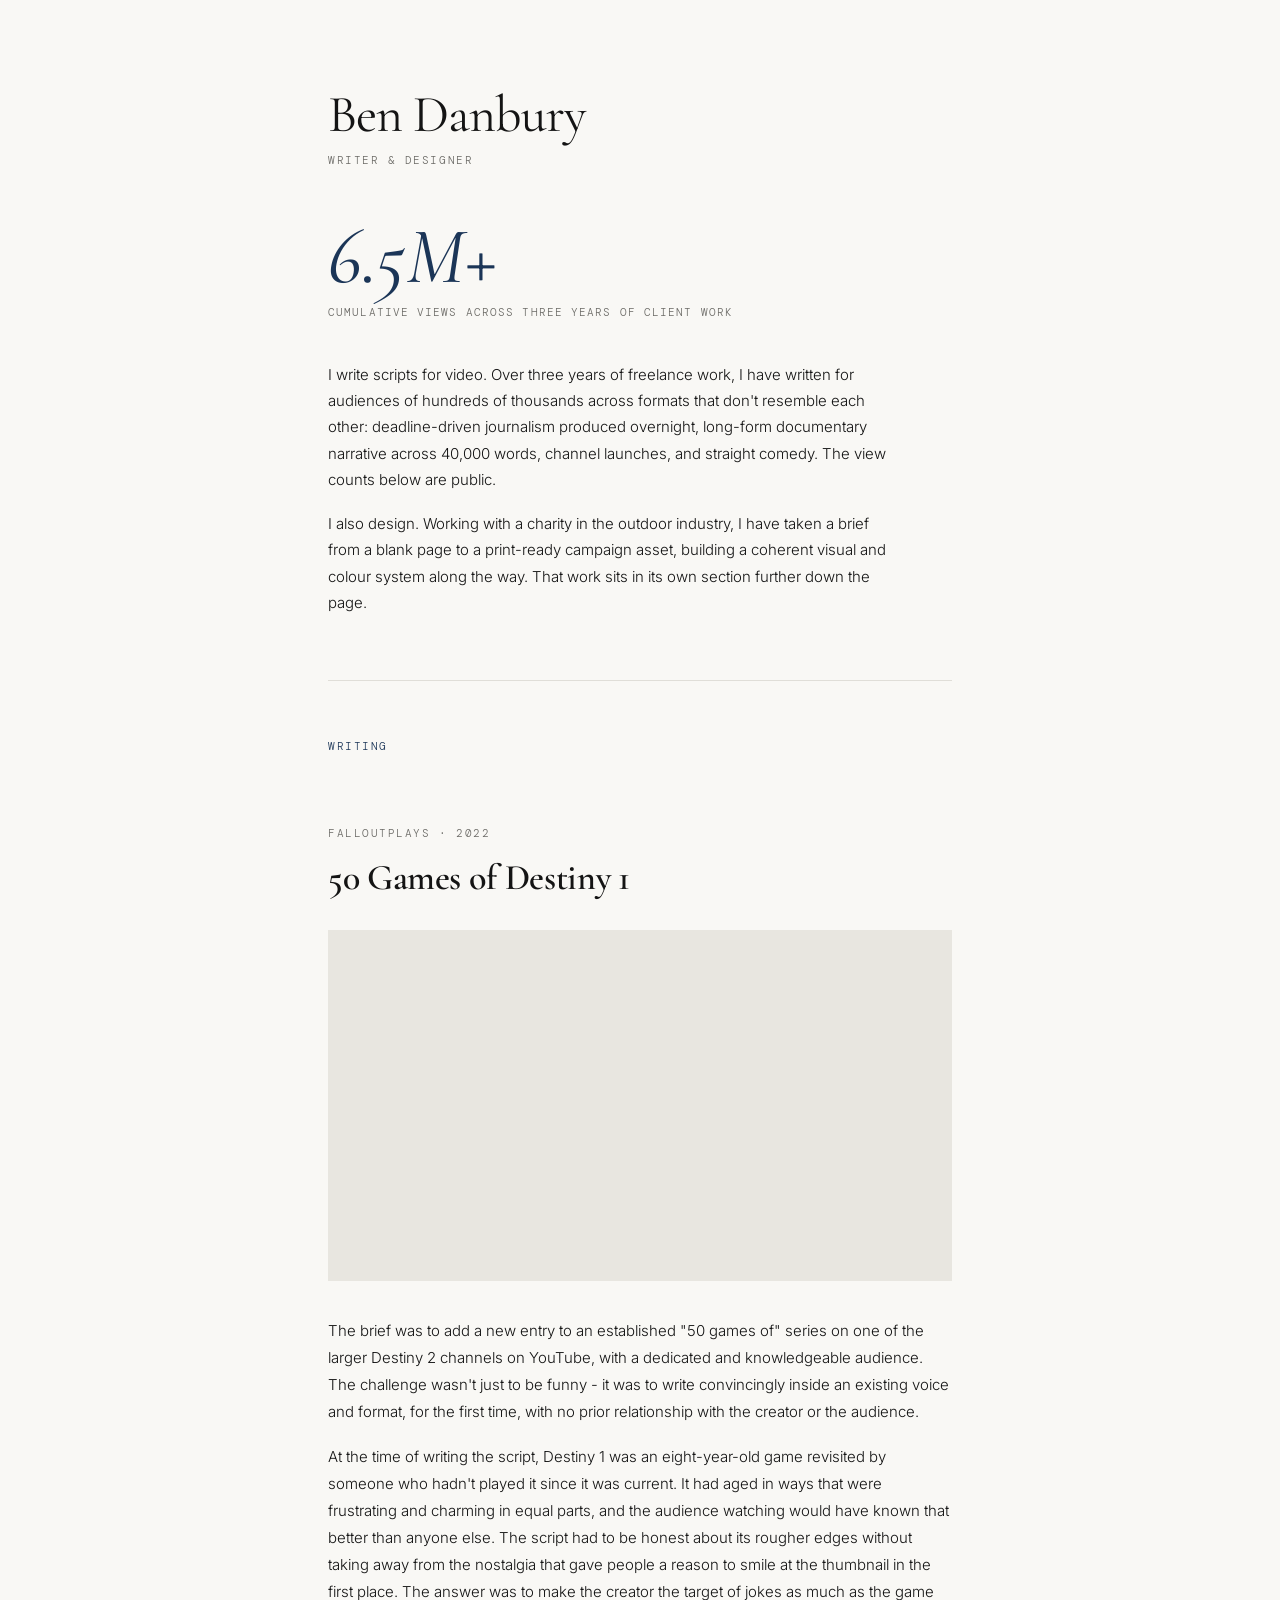
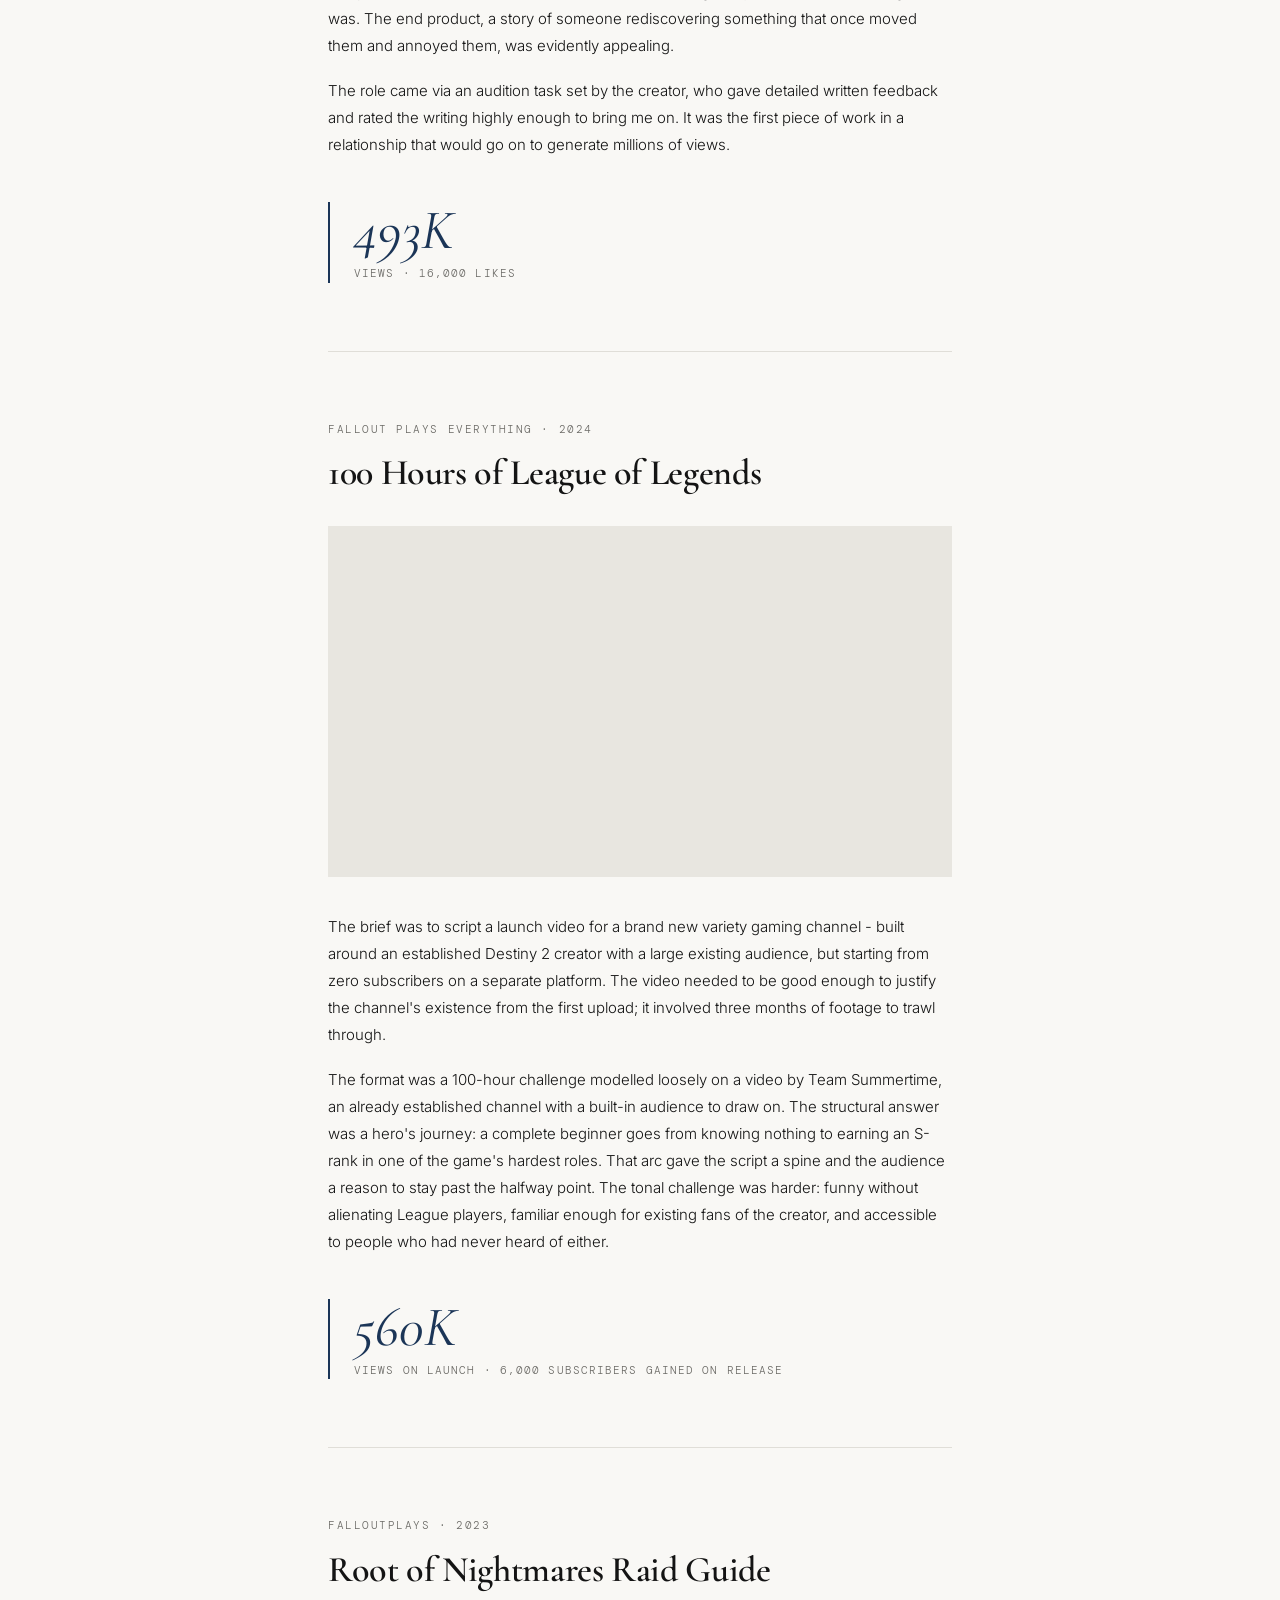
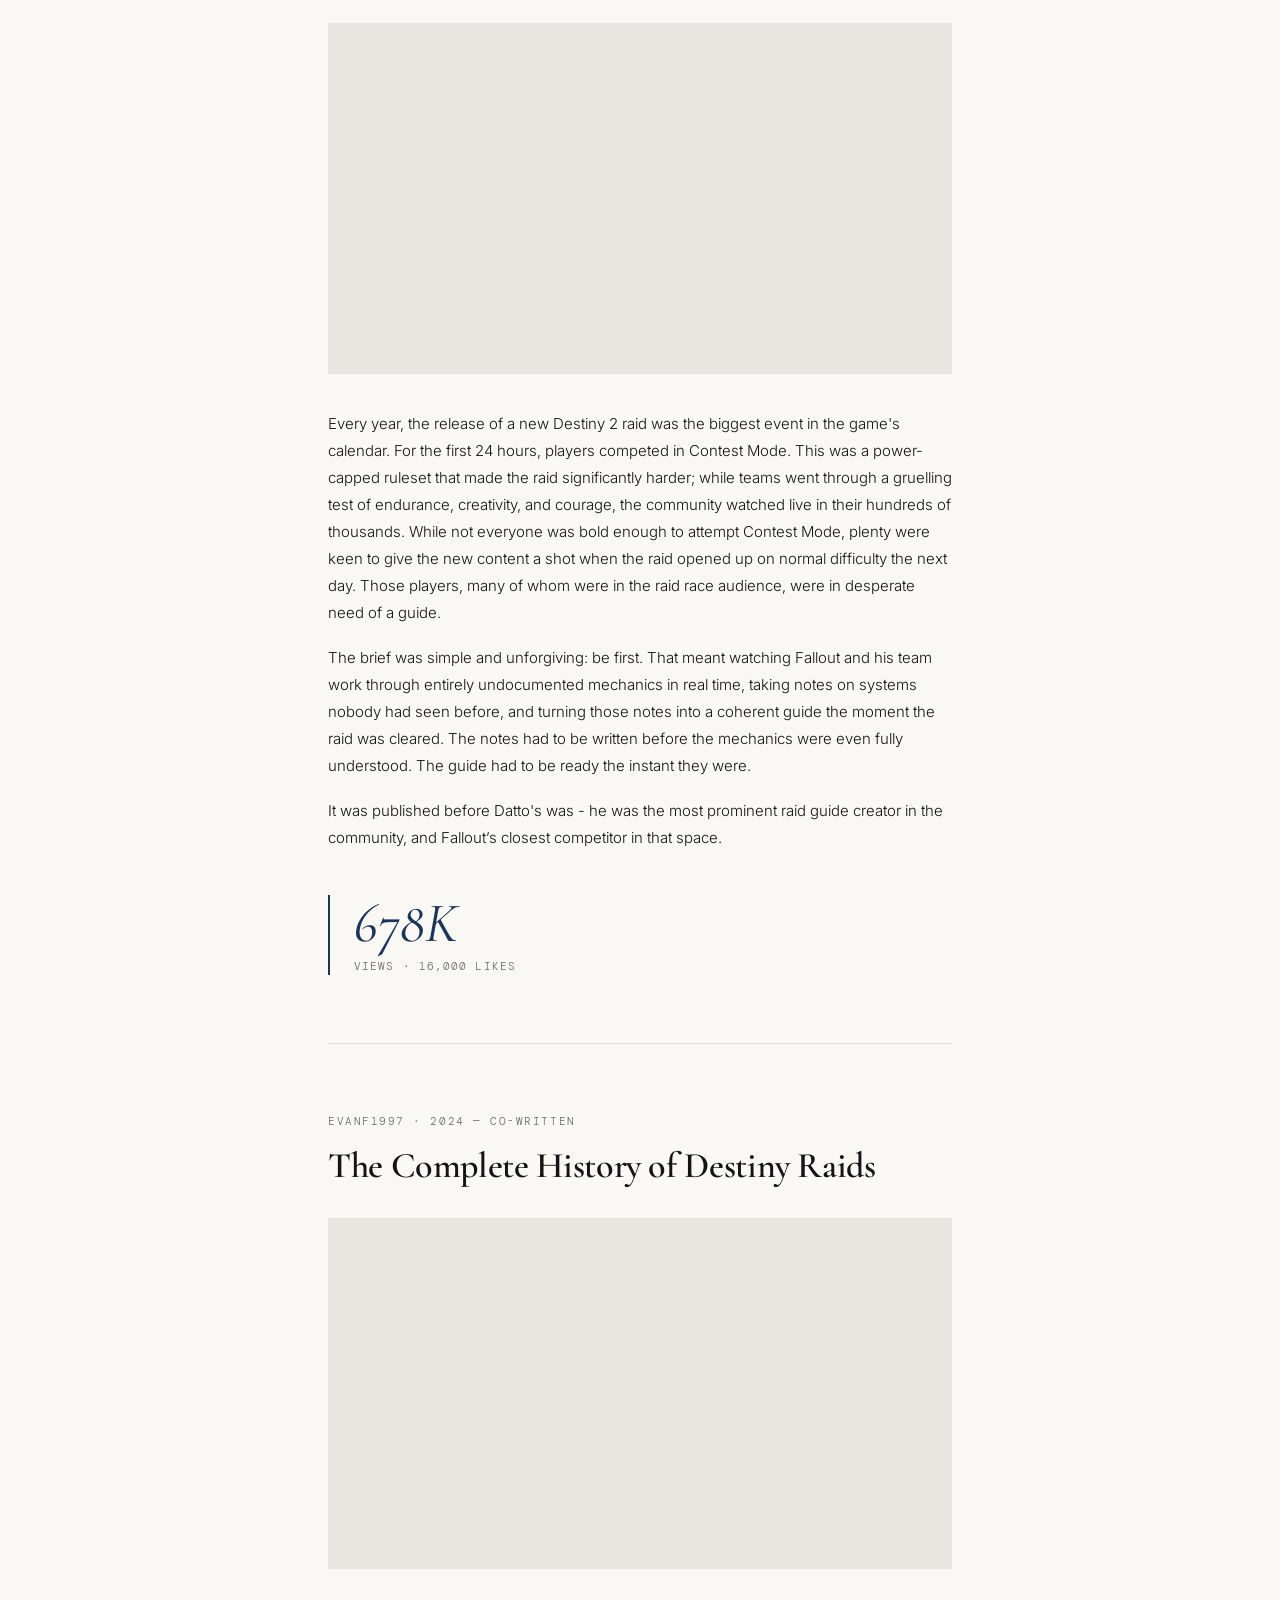
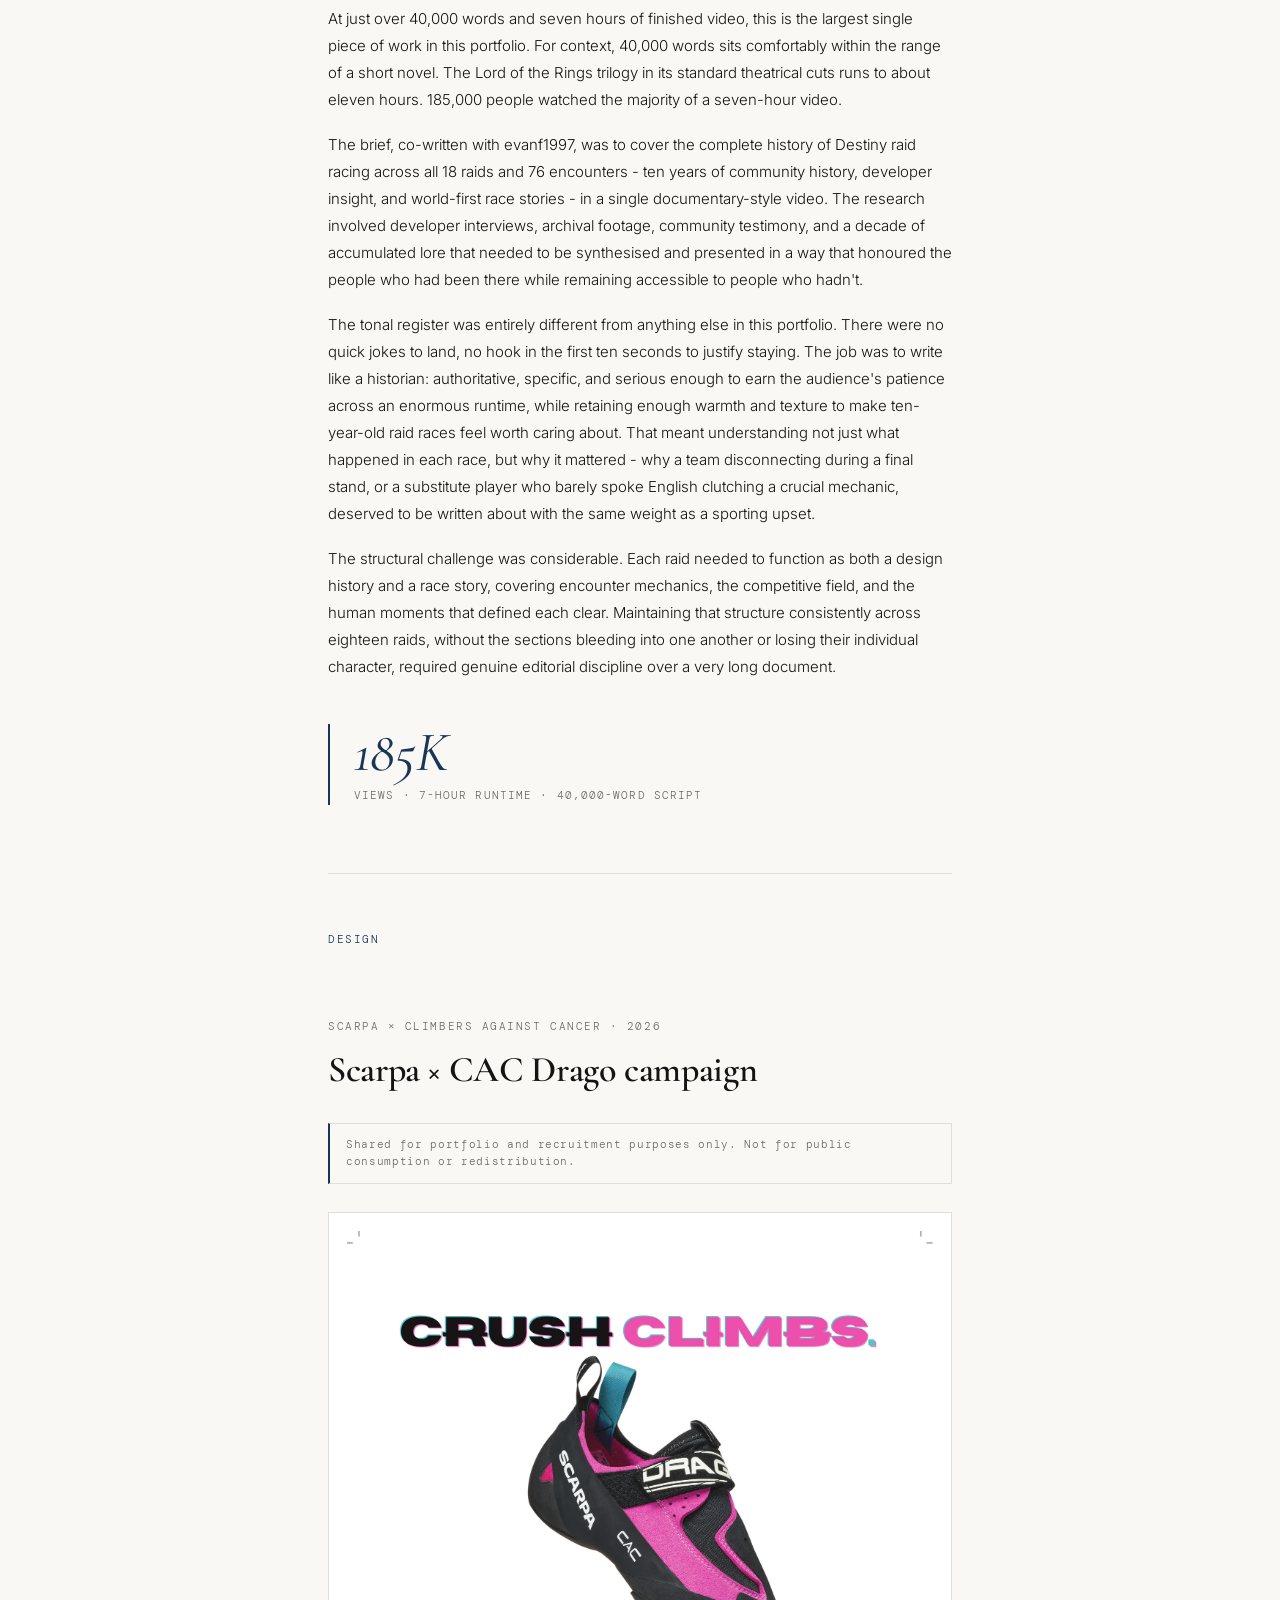
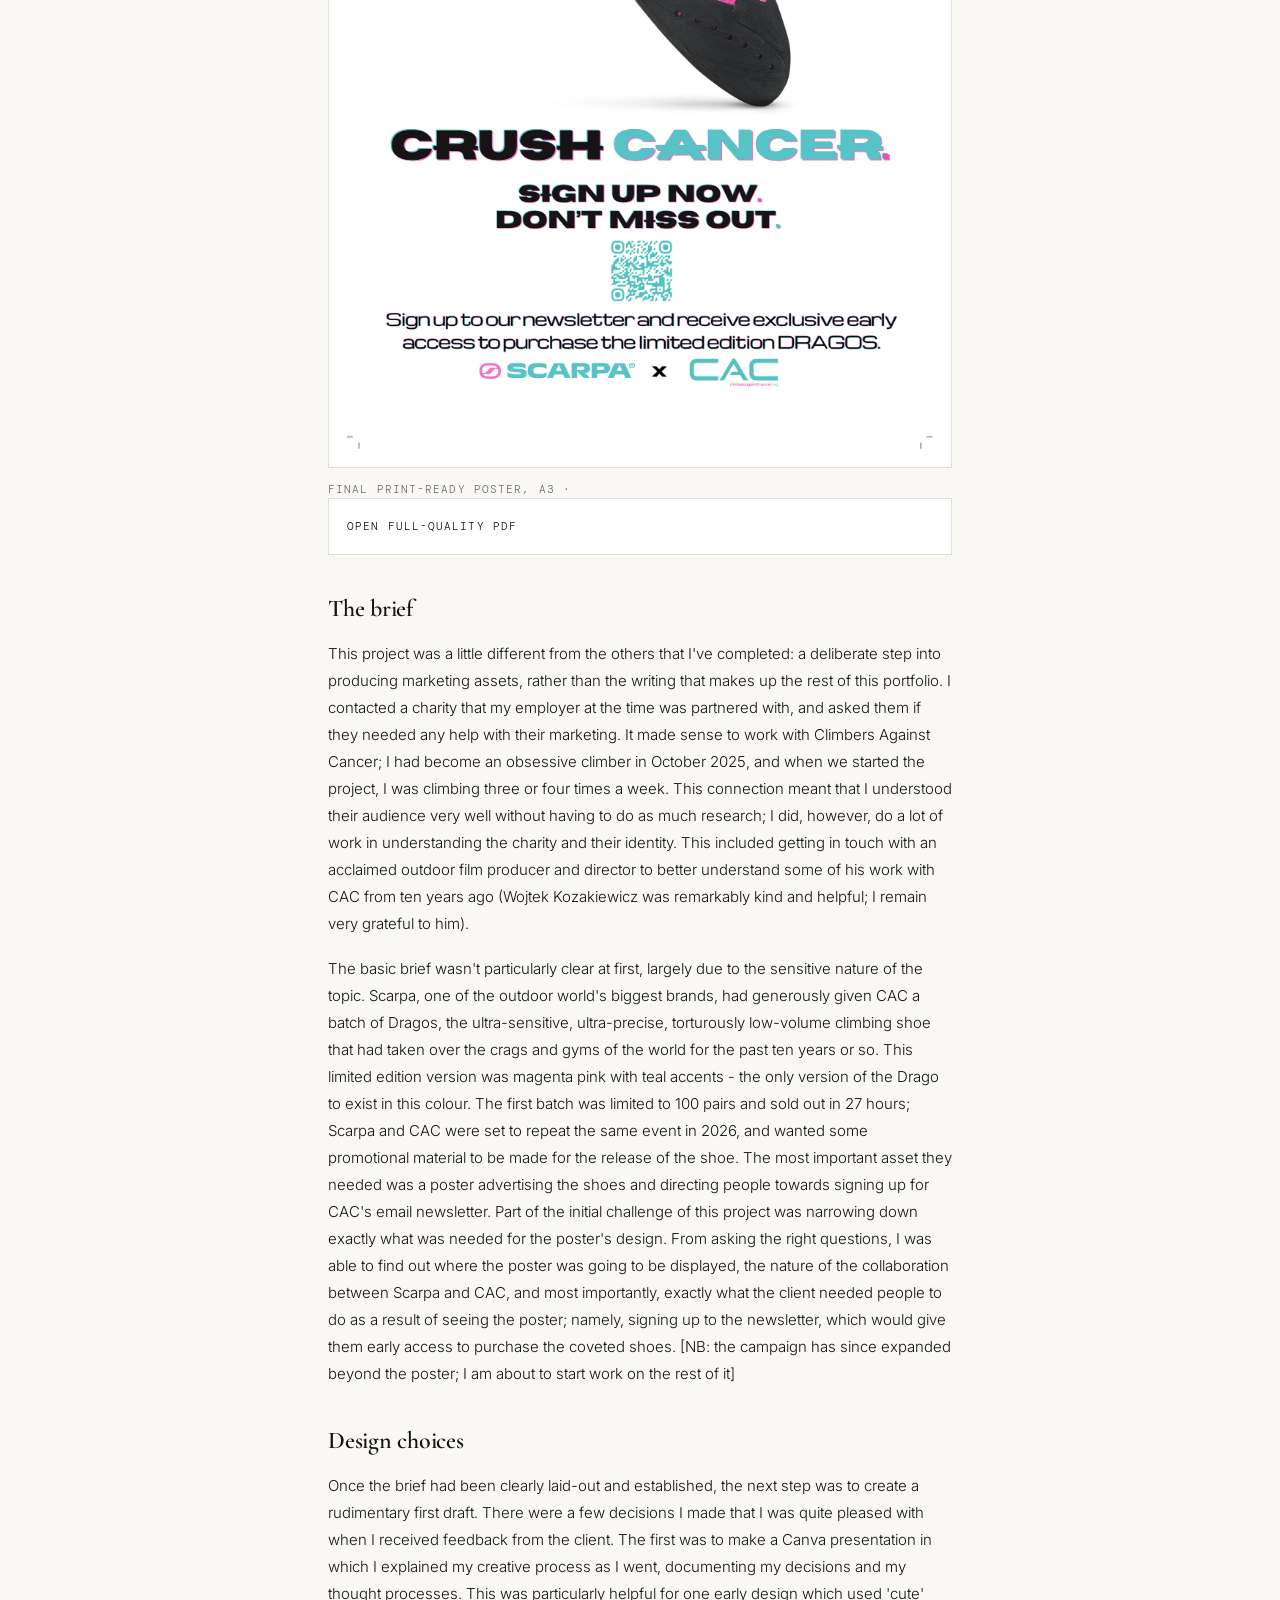
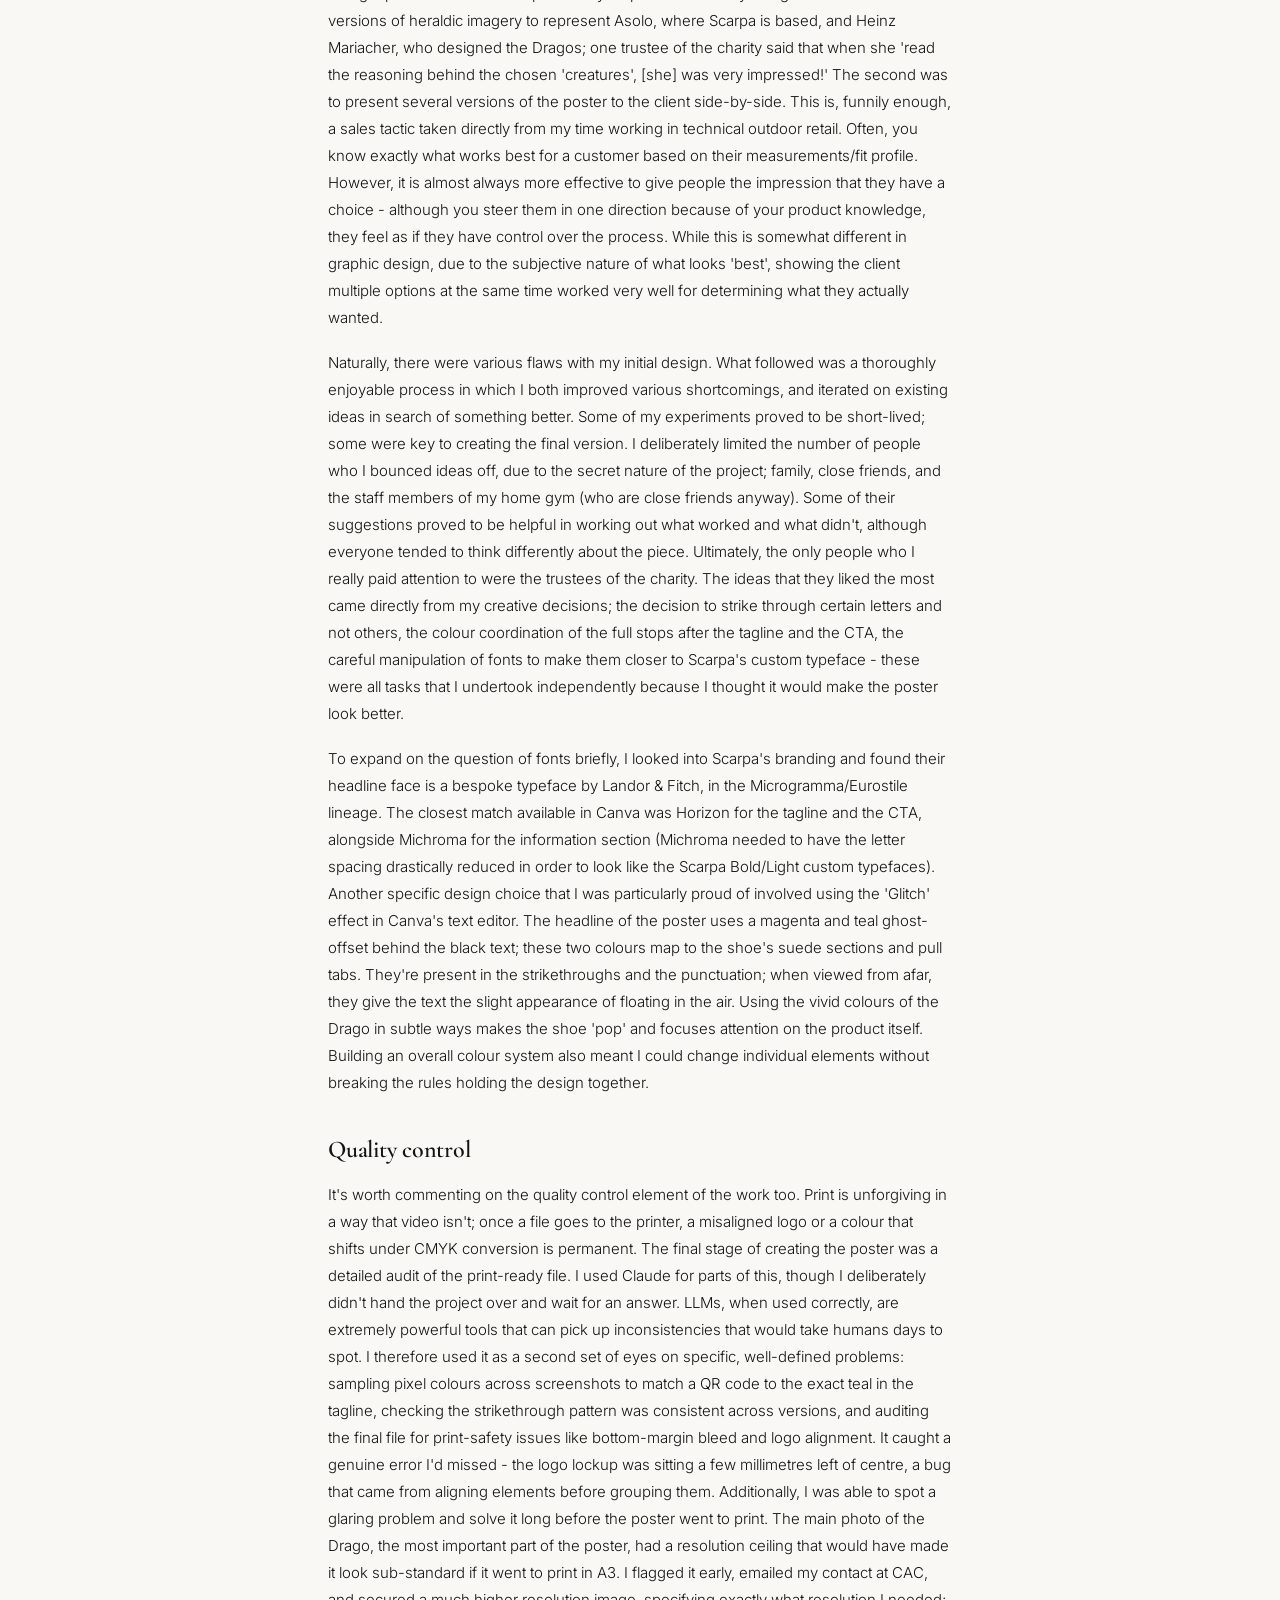
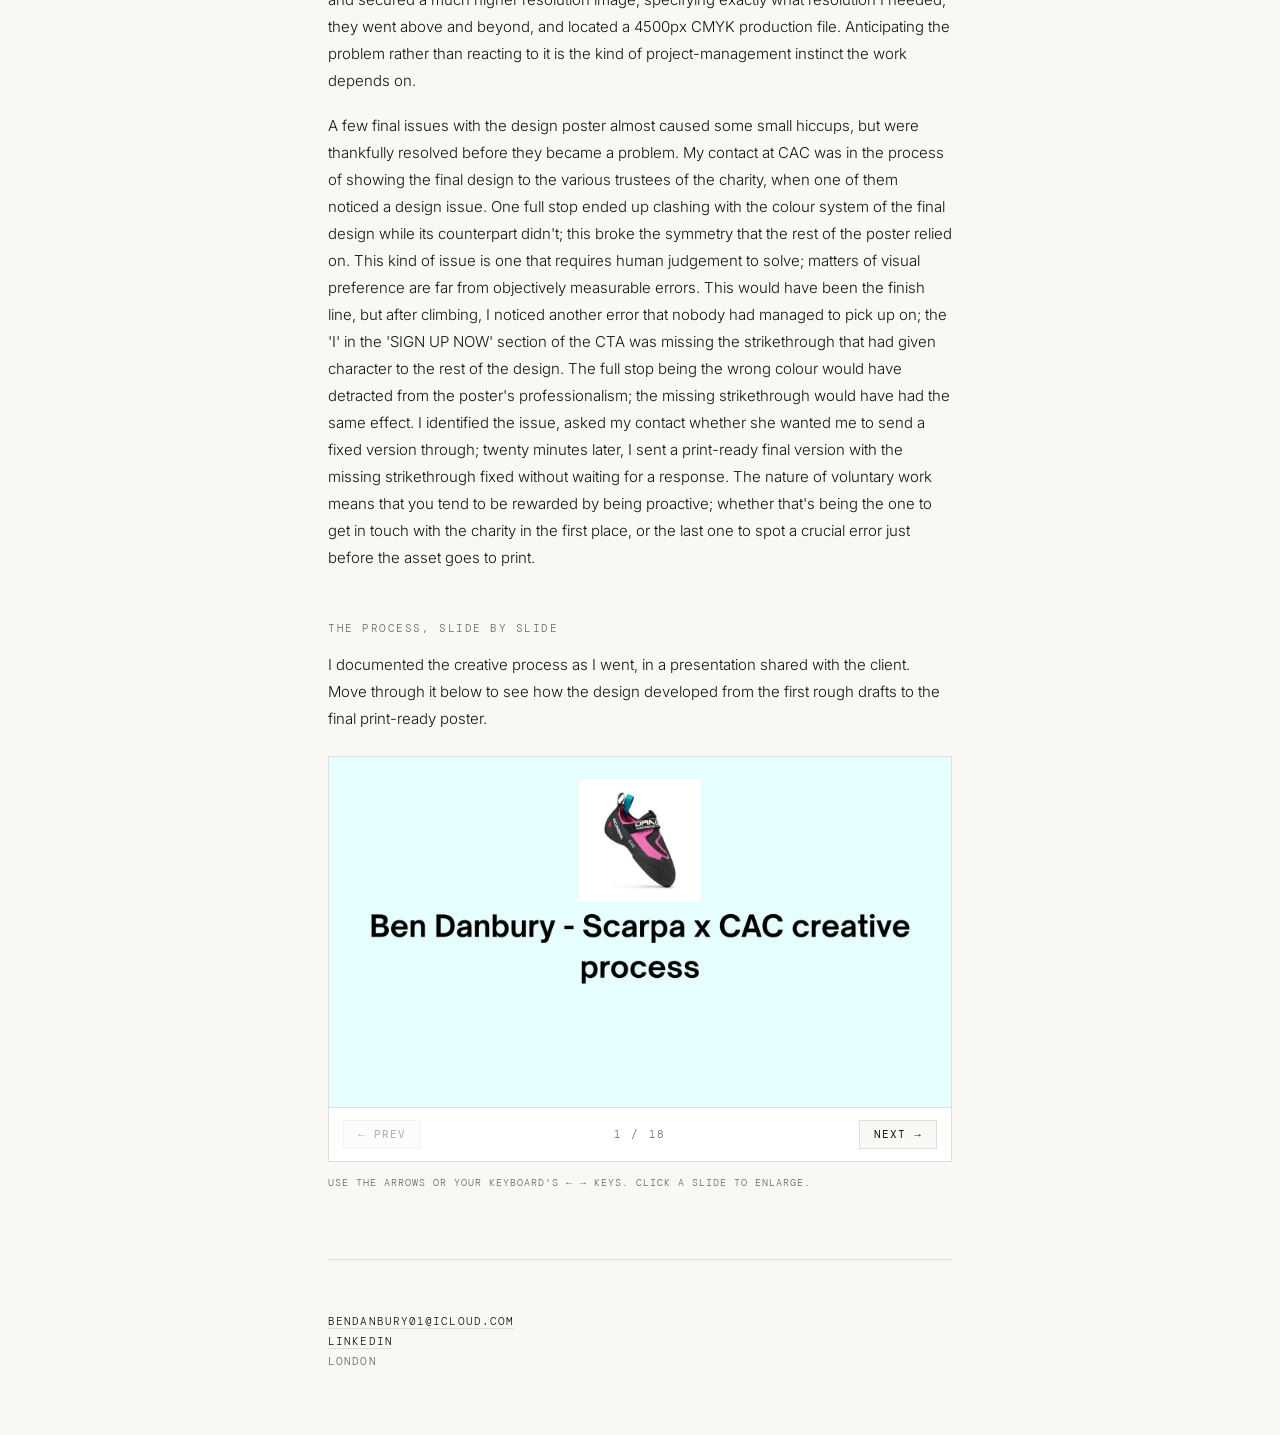
==== commit 495d3b39: "index.html" ====
--- a/index.html
+++ b/index.html
@@ -3,7 +3,7 @@
 <head>
     <meta charset="UTF-8">
     <meta name="viewport" content="width=device-width, initial-scale=1.0">
-    <title>Ben Danbury — Scriptwriter</title>
+    <title>Ben Danbury — Writer &amp; Designer</title>
     <link rel="preconnect" href="https://fonts.googleapis.com">
     <link rel="preconnect" href="https://fonts.gstatic.com" crossorigin>
     <link href="https://fonts.googleapis.com/css2?family=Cormorant+Garamond:ital,wght@0,400;0,600;1,400;1,600&family=Inter:wght@300;400;500&family=DM+Mono:wght@400;500&display=swap" rel="stylesheet">
@@ -92,6 +92,23 @@
             color: var(--ink);
             line-height: 1.75;
             max-width: 560px;
+        }
+
+        .hero-bio + .hero-bio {
+            margin-top: 18px;
+        }
+
+        /* ── Section divider label ── */
+        .section-label {
+            padding: 56px 0 0;
+        }
+
+        .section-label-eyebrow {
+            font-family: 'DM Mono', monospace;
+            font-size: 11px;
+            letter-spacing: 0.14em;
+            text-transform: uppercase;
+            color: var(--accent);
         }
 
         /* ── Projects ── */
@@ -177,6 +194,20 @@
             margin-top: 18px;
         }
 
+        .case-study-subhead {
+            font-family: 'Cormorant Garamond', serif;
+            font-size: 24px;
+            font-weight: 600;
+            line-height: 1.2;
+            letter-spacing: -0.01em;
+            color: var(--ink);
+            margin: 40px 0 16px;
+        }
+
+        .case-study-subhead:first-child {
+            margin-top: 0;
+        }
+
         /* ── Stat block ── */
         .stat-block {
             border-left: 2px solid var(--accent);
@@ -203,6 +234,224 @@
             line-height: 1.7;
         }
 
+        /* ── Design: poster hero ── */
+        .confidential-note {
+            font-family: 'DM Mono', monospace;
+            font-size: 11px;
+            letter-spacing: 0.06em;
+            color: var(--muted);
+            border: 1px solid var(--rule);
+            border-left: 2px solid var(--accent);
+            padding: 12px 16px;
+            margin-bottom: 28px;
+            line-height: 1.6;
+        }
+
+        .poster {
+            margin-bottom: 40px;
+        }
+
+        .poster a {
+            display: block;
+            background: #FFFFFF;
+            border: 1px solid var(--rule);
+            padding: 18px;
+            transition: border-color 0.15s ease;
+        }
+
+        .poster a:hover {
+            border-color: var(--accent);
+        }
+
+        .poster img {
+            display: block;
+            width: 100%;
+            height: auto;
+        }
+
+        .poster-caption {
+            font-family: 'DM Mono', monospace;
+            font-size: 11px;
+            letter-spacing: 0.1em;
+            text-transform: uppercase;
+            color: var(--muted);
+            margin-top: 12px;
+            line-height: 1.7;
+        }
+
+        .poster-caption a {
+            color: var(--ink);
+            text-decoration: none;
+            border-bottom: 1px solid var(--rule);
+            transition: border-color 0.15s ease;
+        }
+
+        .poster-caption a:hover {
+            border-color: var(--ink);
+        }
+
+        /* ── Design: process carousel ── */
+        .process {
+            margin-top: 48px;
+        }
+
+        .process-eyebrow {
+            font-family: 'DM Mono', monospace;
+            font-size: 11px;
+            letter-spacing: 0.14em;
+            text-transform: uppercase;
+            color: var(--muted);
+            margin-bottom: 14px;
+        }
+
+        .process-intro {
+            font-size: 15px;
+            font-weight: 300;
+            line-height: 1.8;
+            color: var(--ink);
+            margin-bottom: 24px;
+        }
+
+        .carousel {
+            position: relative;
+            background: #FFFFFF;
+            border: 1px solid var(--rule);
+        }
+
+        .carousel-stage {
+            position: relative;
+            width: 100%;
+            aspect-ratio: 16 / 9;
+            background: #FFFFFF;
+            overflow: hidden;
+        }
+
+        .carousel-slide {
+            position: absolute;
+            inset: 0;
+            width: 100%;
+            height: 100%;
+            object-fit: contain;
+            opacity: 0;
+            transition: opacity 0.25s ease;
+            pointer-events: none;
+        }
+
+        .carousel-slide.is-active {
+            opacity: 1;
+            pointer-events: auto;
+        }
+
+        .carousel-controls {
+            display: flex;
+            align-items: center;
+            justify-content: space-between;
+            gap: 12px;
+            border-top: 1px solid var(--rule);
+            padding: 12px 14px;
+        }
+
+        .carousel-btn {
+            appearance: none;
+            border: 1px solid var(--rule);
+            background: var(--bg);
+            color: var(--ink);
+            font-family: 'DM Mono', monospace;
+            font-size: 11px;
+            letter-spacing: 0.1em;
+            text-transform: uppercase;
+            padding: 8px 14px;
+            cursor: pointer;
+            transition: border-color 0.15s ease, color 0.15s ease;
+            line-height: 1;
+        }
+
+        .carousel-btn:hover:not(:disabled) {
+            border-color: var(--accent);
+            color: var(--accent);
+        }
+
+        .carousel-btn:disabled {
+            opacity: 0.35;
+            cursor: default;
+        }
+
+        .carousel-counter {
+            font-family: 'DM Mono', monospace;
+            font-size: 11px;
+            letter-spacing: 0.14em;
+            text-transform: uppercase;
+            color: var(--muted);
+            white-space: nowrap;
+        }
+
+        .carousel-hint {
+            font-family: 'DM Mono', monospace;
+            font-size: 10px;
+            letter-spacing: 0.1em;
+            text-transform: uppercase;
+            color: var(--muted);
+            margin-top: 12px;
+        }
+
+        /* Lightbox for enlarging a slide */
+        .lightbox {
+            position: fixed;
+            inset: 0;
+            background: rgba(20, 20, 20, 0.92);
+            display: none;
+            align-items: center;
+            justify-content: center;
+            padding: 24px;
+            z-index: 50;
+        }
+
+        .lightbox.is-open {
+            display: flex;
+        }
+
+        .lightbox img {
+            max-width: 100%;
+            max-height: 88vh;
+            object-fit: contain;
+        }
+
+        .lightbox-close {
+            position: absolute;
+            top: 20px;
+            right: 24px;
+            appearance: none;
+            border: 1px solid rgba(249, 248, 245, 0.4);
+            background: transparent;
+            color: #F9F8F5;
+            font-family: 'DM Mono', monospace;
+            font-size: 11px;
+            letter-spacing: 0.14em;
+            text-transform: uppercase;
+            padding: 8px 14px;
+            cursor: pointer;
+        }
+
+        .lightbox-nav {
+            position: absolute;
+            top: 50%;
+            transform: translateY(-50%);
+            appearance: none;
+            border: none;
+            background: transparent;
+            color: #F9F8F5;
+            font-family: 'Cormorant Garamond', serif;
+            font-size: 44px;
+            line-height: 1;
+            padding: 0 18px;
+            cursor: pointer;
+            opacity: 0.75;
+        }
+
+        .lightbox-nav:hover { opacity: 1; }
+        .lightbox-prev { left: 4px; }
+        .lightbox-next { right: 4px; }
+
         /* ── Footer ── */
         .footer {
             padding: 52px 0 64px;
@@ -236,249 +485,8 @@
             .project { padding: 52px 0; }
             .project-title { font-size: 30px; }
             .stat-number { font-size: 44px; }
-        }
-
-        @media (prefers-reduced-motion: reduce) {
-            * { transition: none !important; }
-        }
-    </style>
-</head>
-<html lang="en"><head>
-    <meta charset="UTF-8">
-    <meta name="viewport" content="width=device-width, initial-scale=1.0">
-    <title>Ben Danbury — Scriptwriter</title>
-    <link rel="preconnect" href="https://fonts.googleapis.com">
-    <link rel="preconnect" href="https://fonts.gstatic.com" crossorigin="">
-    <link href="https://fonts.googleapis.com/css2?family=Cormorant+Garamond:ital,wght@0,400;0,600;1,400;1,600&amp;family=Inter:wght@300;400;500&amp;family=DM+Mono:wght@400;500&amp;display=swap" rel="stylesheet">
-
-    <style>
-        *, *::before, *::after {
-            box-sizing: border-box;
-            margin: 0;
-            padding: 0;
-        }
-
-        :root {
-            --bg: #F9F8F5;
-            --ink: #141414;
-            --muted: #6B6A66;
-            --accent: #1B3557;
-            --rule: #E0DED8;
-        }
-
-        html {
-            font-size: 16px;
-            -webkit-font-smoothing: antialiased;
-        }
-
-        body {
-            background: var(--bg);
-            color: var(--ink);
-            font-family: 'Inter', sans-serif;
-            font-weight: 300;
-            line-height: 1.7;
-        }
-
-        .container {
-            max-width: 680px;
-            margin: 0 auto;
-            padding: 0 28px;
-        }
-
-        /* ── Hero ── */
-        .hero {
-            padding: 88px 0 64px;
-            border-bottom: 1px solid var(--rule);
-        }
-
-        .hero-name {
-            font-family: 'Cormorant Garamond', serif;
-            font-size: 52px;
-            font-weight: 400;
-            letter-spacing: -0.02em;
-            line-height: 1.05;
-            color: var(--ink);
-            margin-bottom: 8px;
-        }
-
-        .hero-role {
-            font-family: 'DM Mono', monospace;
-            font-size: 11px;
-            letter-spacing: 0.14em;
-            text-transform: uppercase;
-            color: var(--muted);
-            margin-bottom: 48px;
-        }
-
-        .hero-number {
-            font-family: 'Cormorant Garamond', serif;
-            font-size: 80px;
-            font-style: italic;
-            font-weight: 400;
-            line-height: 1;
-            color: var(--accent);
-            margin-bottom: 6px;
-        }
-
-        .hero-number-label {
-            font-family: 'DM Mono', monospace;
-            font-size: 11px;
-            letter-spacing: 0.1em;
-            text-transform: uppercase;
-            color: var(--muted);
-            margin-bottom: 40px;
-        }
-
-        .hero-bio {
-            font-size: 15px;
-            font-weight: 300;
-            color: var(--ink);
-            line-height: 1.75;
-            max-width: 560px;
-        }
-
-        /* ── Projects ── */
-        .project {
-            padding: 68px 0;
-            border-bottom: 1px solid var(--rule);
-        }
-
-        .project-eyebrow {
-            font-family: 'DM Mono', monospace;
-            font-size: 11px;
-            letter-spacing: 0.14em;
-            text-transform: uppercase;
-            color: var(--muted);
-            margin-bottom: 14px;
-        }
-
-        .project-title {
-            font-family: 'Cormorant Garamond', serif;
-            font-size: 36px;
-            font-weight: 600;
-            line-height: 1.15;
-            letter-spacing: -0.01em;
-            color: var(--ink);
-            margin-bottom: 32px;
-        }
-
-        /* ── Video embed ── */
-        .video-wrapper {
-            position: relative;
-            padding-bottom: 56.25%;
-            height: 0;
-            overflow: hidden;
-            margin-bottom: 36px;
-            background: #E8E6E0;
-        }
-
-        .video-wrapper iframe {
-            position: absolute;
-            top: 0;
-            left: 0;
-            width: 100%;
-            height: 100%;
-            border: none;
-        }
-
-        .video-placeholder {
-            position: absolute;
-            top: 0;
-            left: 0;
-            width: 100%;
-            height: 100%;
-            display: flex;
-            flex-direction: column;
-            align-items: center;
-            justify-content: center;
-            gap: 8px;
-            color: var(--muted);
-        }
-
-        .video-placeholder-label {
-            font-family: 'DM Mono', monospace;
-            font-size: 11px;
-            letter-spacing: 0.1em;
-            text-transform: uppercase;
-        }
-
-        .video-placeholder-sub {
-            font-family: 'Inter', sans-serif;
-            font-size: 13px;
-            font-weight: 300;
-        }
-
-        /* ── Case study ── */
-        .case-study {
-            font-size: 15px;
-            font-weight: 300;
-            line-height: 1.8;
-            color: var(--ink);
-        }
-
-        .case-study p + p {
-            margin-top: 18px;
-        }
-
-        /* ── Stat block ── */
-        .stat-block {
-            border-left: 2px solid var(--accent);
-            padding-left: 24px;
-            margin-top: 44px;
-        }
-
-        .stat-number {
-            font-family: 'Cormorant Garamond', serif;
-            font-size: 56px;
-            font-style: italic;
-            font-weight: 400;
-            line-height: 1;
-            color: var(--accent);
-            margin-bottom: 6px;
-        }
-
-        .stat-detail {
-            font-family: 'DM Mono', monospace;
-            font-size: 11px;
-            letter-spacing: 0.1em;
-            text-transform: uppercase;
-            color: var(--muted);
-            line-height: 1.7;
-        }
-
-        /* ── Footer ── */
-        .footer {
-            padding: 52px 0 64px;
-        }
-
-        .footer-contact {
-            font-family: 'DM Mono', monospace;
-            font-size: 11px;
-            letter-spacing: 0.1em;
-            text-transform: uppercase;
-            color: var(--muted);
-            line-height: 1.8;
-        }
-
-        .footer-contact a {
-            color: var(--ink);
-            text-decoration: none;
-            border-bottom: 1px solid var(--rule);
-            transition: border-color 0.15s ease;
-        }
-
-        .footer-contact a:hover {
-            border-color: var(--ink);
-        }
-
-        /* ── Responsive ── */
-        @media (max-width: 600px) {
-            .hero { padding: 60px 0 48px; }
-            .hero-name { font-size: 40px; }
-            .hero-number { font-size: 64px; }
-            .project { padding: 52px 0; }
-            .project-title { font-size: 30px; }
-            .stat-number { font-size: 44px; }
+            .carousel-controls { flex-wrap: wrap; }
+            .lightbox-nav { font-size: 34px; padding: 0 8px; }
         }
 
         @media (prefers-reduced-motion: reduce) {
@@ -492,13 +500,21 @@
 
     <header class="hero">
         <h1 class="hero-name">Ben Danbury</h1>
-        <p class="hero-role">Freelance Scriptwriter</p>
+        <p class="hero-role">Writer &amp; Designer</p>
 
         <div class="hero-number">6.5M+</div>
         <p class="hero-number-label">Cumulative views across three years of client work</p>
 
         <p class="hero-bio">I write scripts for video. Over three years of freelance work, I have written for audiences of hundreds of thousands across formats that don't resemble each other: deadline-driven journalism produced overnight, long-form documentary narrative across 40,000 words, channel launches, and straight comedy. The view counts below are public.</p>
+
+        <p class="hero-bio">I also design. Working with a charity in the outdoor industry, I have taken a brief from a blank page to a print-ready campaign asset, building a coherent visual and colour system along the way. That work sits in its own section further down the page.</p>
     </header>
+
+
+    <!-- ══════════════════════ WRITING ══════════════════════ -->
+    <div class="section-label">
+        <p class="section-label-eyebrow">Writing</p>
+    </div>
 
 
     <!-- ── Project 1: 50 Games of Destiny 1 ── -->
@@ -507,11 +523,11 @@
         <h2 class="project-title">50 Games of Destiny 1</h2>
 
    <div class="video-wrapper">
-    <iframe 
-        src="https://www.youtube.com/embed/JL7WE3hRDn8" 
-        title="50 Games of Destiny 1 — FalloutPlays" 
-        allow="accelerometer; autoplay; clipboard-write; encrypted-media; gyroscope; picture-in-picture; web-share" 
-        referrerpolicy="strict-origin-when-cross-origin" 
+    <iframe
+        src="https://www.youtube.com/embed/JL7WE3hRDn8"
+        title="50 Games of Destiny 1 — FalloutPlays"
+        allow="accelerometer; autoplay; clipboard-write; encrypted-media; gyroscope; picture-in-picture; web-share"
+        referrerpolicy="strict-origin-when-cross-origin"
         allowfullscreen>
     </iframe>
 </div>
@@ -535,11 +551,11 @@
         <h2 class="project-title">100 Hours of League of Legends</h2>
 
 <div class="video-wrapper">
-    <iframe 
-        src="https://www.youtube.com/embed/4E5YMgoPH_U" 
-        title="100 Hours of League of Legends — Fallout Plays Everything" 
-        allow="accelerometer; autoplay; clipboard-write; encrypted-media; gyroscope; picture-in-picture; web-share" 
-        referrerpolicy="strict-origin-when-cross-origin" 
+    <iframe
+        src="https://www.youtube.com/embed/4E5YMgoPH_U"
+        title="100 Hours of League of Legends — Fallout Plays Everything"
+        allow="accelerometer; autoplay; clipboard-write; encrypted-media; gyroscope; picture-in-picture; web-share"
+        referrerpolicy="strict-origin-when-cross-origin"
         allowfullscreen>
     </iframe>
 </div>
@@ -562,11 +578,11 @@
         <h2 class="project-title">Root of Nightmares Raid Guide</h2>
 
    <div class="video-wrapper">
-    <iframe 
-        src="https://www.youtube.com/embed/f1-ytmAPFgE" 
-        title="Root of Nightmares Raid Guide — FalloutPlays" 
-        allow="accelerometer; autoplay; clipboard-write; encrypted-media; gyroscope; picture-in-picture; web-share" 
-        referrerpolicy="strict-origin-when-cross-origin" 
+    <iframe
+        src="https://www.youtube.com/embed/f1-ytmAPFgE"
+        title="Root of Nightmares Raid Guide — FalloutPlays"
+        allow="accelerometer; autoplay; clipboard-write; encrypted-media; gyroscope; picture-in-picture; web-share"
+        referrerpolicy="strict-origin-when-cross-origin"
         allowfullscreen>
     </iframe>
 </div>
@@ -591,15 +607,15 @@
 
         <!-- Replace the src below with the YouTube embed URL when available -->
         <div class="video-wrapper">
-    <iframe 
-        src="https://www.youtube.com/embed/HlWOp9vhKY4?si=Jw5TITBkUwrV5o_r" 
-        title="YouTube video player" 
-        allow="accelerometer; autoplay; clipboard-write; encrypted-media; gyroscope; picture-in-picture; web-share" 
-        referrerpolicy="strict-origin-when-cross-origin" 
+    <iframe
+        src="https://www.youtube.com/embed/HlWOp9vhKY4?si=Jw5TITBkUwrV5o_r"
+        title="YouTube video player"
+        allow="accelerometer; autoplay; clipboard-write; encrypted-media; gyroscope; picture-in-picture; web-share"
+        referrerpolicy="strict-origin-when-cross-origin"
         allowfullscreen>
     </iframe>
 </div>
-       
+
 
         <div class="case-study">
             <p>At just over 40,000 words and seven hours of finished video, this is the largest single piece of work in this portfolio. For context, 40,000 words sits comfortably within the range of a short novel. The Lord of the Rings trilogy in its standard theatrical cuts runs to about eleven hours. 185,000 people watched the majority of a seven-hour video.</p>
@@ -612,6 +628,62 @@
             <div class="stat-number">185K</div>
             <div class="stat-detail">Views · 7-hour runtime · 40,000-word script</div>
         </div>
+    </article>
+
+
+    <!-- ══════════════════════ DESIGN ══════════════════════ -->
+    <div class="section-label">
+        <p class="section-label-eyebrow">Design</p>
+    </div>
+
+    <article class="project">
+        <p class="project-eyebrow">Scarpa × Climbers Against Cancer · 2026</p>
+        <h2 class="project-title">Scarpa × CAC Drago campaign</h2>
+
+        <p class="confidential-note">Shared for portfolio and recruitment purposes only. Not for public consumption or redistribution.</p>
+
+        <div class="poster">
+            <a href="assets/design/scarpa-cac-drago-poster.pdf" target="_blank" rel="noopener" title="Open the print-ready PDF">
+                <img src="assets/design/scarpa-cac-drago-poster.png" alt="Scarpa × CAC Drago poster: the limited-edition magenta and teal Drago climbing shoe above the tagline Crush climbs. Crush cancer.">
+            </a>
+            <p class="poster-caption">Final print-ready poster, A3 · <a href="assets/design/scarpa-cac-drago-poster.pdf" target="_blank" rel="noopener">Open full-quality PDF</a></p>
+        </div>
+
+        <div class="case-study">
+            <h3 class="case-study-subhead">The brief</h3>
+            <p>This project was a little different from the others that I've completed: a deliberate step into producing marketing assets, rather than the writing that makes up the rest of this portfolio. I contacted a charity that my employer at the time was partnered with, and asked them if they needed any help with their marketing. It made sense to work with Climbers Against Cancer; I had become an obsessive climber in October 2025, and when we started the project, I was climbing three or four times a week. This connection meant that I understood their audience very well without having to do as much research; I did, however, do a lot of work in understanding the charity and their identity. This included getting in touch with an acclaimed outdoor film producer and director to better understand some of his work with CAC from ten years ago (Wojtek Kozakiewicz was remarkably kind and helpful; I remain very grateful to him).</p>
+
+            <p>The basic brief wasn't particularly clear at first, largely due to the sensitive nature of the topic. Scarpa, one of the outdoor world's biggest brands, had generously given CAC a batch of Dragos, the ultra-sensitive, ultra-precise, torturously low-volume climbing shoe that had taken over the crags and gyms of the world for the past ten years or so. This limited edition version was magenta pink with teal accents - the only version of the Drago to exist in this colour. The first batch was limited to 100 pairs and sold out in 27 hours; Scarpa and CAC were set to repeat the same event in 2026, and wanted some promotional material to be made for the release of the shoe. The most important asset they needed was a poster advertising the shoes and directing people towards signing up for CAC's email newsletter. Part of the initial challenge of this project was narrowing down exactly what was needed for the poster's design. From asking the right questions, I was able to find out where the poster was going to be displayed, the nature of the collaboration between Scarpa and CAC, and most importantly, exactly what the client needed people to do as a result of seeing the poster; namely, signing up to the newsletter, which would give them early access to purchase the coveted shoes. [NB: the campaign has since expanded beyond the poster; I am about to start work on the rest of it]</p>
+
+            <h3 class="case-study-subhead">Design choices</h3>
+            <p>Once the brief had been clearly laid-out and established, the next step was to create a rudimentary first draft. There were a few decisions I made that I was quite pleased with when I received feedback from the client. The first was to make a Canva presentation in which I explained my creative process as I went, documenting my decisions and my thought processes. This was particularly helpful for one early design which used 'cute' versions of heraldic imagery to represent Asolo, where Scarpa is based, and Heinz Mariacher, who designed the Dragos; one trustee of the charity said that when she 'read the reasoning behind the chosen 'creatures', [she] was very impressed!' The second was to present several versions of the poster to the client side-by-side. This is, funnily enough, a sales tactic taken directly from my time working in technical outdoor retail. Often, you know exactly what works best for a customer based on their measurements/fit profile. However, it is almost always more effective to give people the impression that they have a choice - although you steer them in one direction because of your product knowledge, they feel as if they have control over the process. While this is somewhat different in graphic design, due to the subjective nature of what looks 'best', showing the client multiple options at the same time worked very well for determining what they actually wanted.</p>
+
+            <p>Naturally, there were various flaws with my initial design. What followed was a thoroughly enjoyable process in which I both improved various shortcomings, and iterated on existing ideas in search of something better. Some of my experiments proved to be short-lived; some were key to creating the final version. I deliberately limited the number of people who I bounced ideas off, due to the secret nature of the project; family, close friends, and the staff members of my home gym (who are close friends anyway). Some of their suggestions proved to be helpful in working out what worked and what didn't, although everyone tended to think differently about the piece. Ultimately, the only people who I really paid attention to were the trustees of the charity. The ideas that they liked the most came directly from my creative decisions; the decision to strike through certain letters and not others, the colour coordination of the full stops after the tagline and the CTA, the careful manipulation of fonts to make them closer to Scarpa's custom typeface - these were all tasks that I undertook independently because I thought it would make the poster look better.</p>
+
+            <p>To expand on the question of fonts briefly, I looked into Scarpa's branding and found their headline face is a bespoke typeface by Landor &amp; Fitch, in the Microgramma/Eurostile lineage. The closest match available in Canva was Horizon for the tagline and the CTA, alongside Michroma for the information section (Michroma needed to have the letter spacing drastically reduced in order to look like the Scarpa Bold/Light custom typefaces). Another specific design choice that I was particularly proud of involved using the 'Glitch' effect in Canva's text editor. The headline of the poster uses a magenta and teal ghost-offset behind the black text; these two colours map to the shoe's suede sections and pull tabs. They're present in the strikethroughs and the punctuation; when viewed from afar, they give the text the slight appearance of floating in the air. Using the vivid colours of the Drago in subtle ways makes the shoe 'pop' and focuses attention on the product itself. Building an overall colour system also meant I could change individual elements without breaking the rules holding the design together.</p>
+
+            <h3 class="case-study-subhead">Quality control</h3>
+            <p>It's worth commenting on the quality control element of the work too. Print is unforgiving in a way that video isn't; once a file goes to the printer, a misaligned logo or a colour that shifts under CMYK conversion is permanent. The final stage of creating the poster was a detailed audit of the print-ready file. I used Claude for parts of this, though I deliberately didn't hand the project over and wait for an answer. LLMs, when used correctly, are extremely powerful tools that can pick up inconsistencies that would take humans days to spot. I therefore used it as a second set of eyes on specific, well-defined problems: sampling pixel colours across screenshots to match a QR code to the exact teal in the tagline, checking the strikethrough pattern was consistent across versions, and auditing the final file for print-safety issues like bottom-margin bleed and logo alignment. It caught a genuine error I'd missed - the logo lockup was sitting a few millimetres left of centre, a bug that came from aligning elements before grouping them. Additionally, I was able to spot a glaring problem and solve it long before the poster went to print. The main photo of the Drago, the most important part of the poster, had a resolution ceiling that would have made it look sub-standard if it went to print in A3. I flagged it early, emailed my contact at CAC, and secured a much higher resolution image, specifying exactly what resolution I needed; they went above and beyond, and located a 4500px CMYK production file. Anticipating the problem rather than reacting to it is the kind of project-management instinct the work depends on.</p>
+
+            <p>A few final issues with the design poster almost caused some small hiccups, but were thankfully resolved before they became a problem. My contact at CAC was in the process of showing the final design to the various trustees of the charity, when one of them noticed a design issue. One full stop ended up clashing with the colour system of the final design while its counterpart didn't; this broke the symmetry that the rest of the poster relied on. This kind of issue is one that requires human judgement to solve; matters of visual preference are far from objectively measurable errors. This would have been the finish line, but after climbing, I noticed another error that nobody had managed to pick up on; the 'I' in the 'SIGN UP NOW' section of the CTA was missing the strikethrough that had given character to the rest of the design. The full stop being the wrong colour would have detracted from the poster's professionalism; the missing strikethrough would have had the same effect. I identified the issue, asked my contact whether she wanted me to send a fixed version through; twenty minutes later, I sent a print-ready final version with the missing strikethrough fixed without waiting for a response. The nature of voluntary work means that you tend to be rewarded by being proactive; whether that's being the one to get in touch with the charity in the first place, or the last one to spot a crucial error just before the asset goes to print.</p>
+        </div>
+
+        <!-- ── Process presentation carousel ── -->
+        <div class="process">
+            <p class="process-eyebrow">The process, slide by slide</p>
+            <p class="process-intro">I documented the creative process as I went, in a presentation shared with the client. Move through it below to see how the design developed from the first rough drafts to the final print-ready poster.</p>
+
+            <div class="carousel" id="processCarousel" aria-roledescription="carousel" aria-label="Scarpa × CAC creative process presentation">
+                <div class="carousel-stage" id="carouselStage"></div>
+                <div class="carousel-controls">
+                    <button class="carousel-btn" id="carouselPrev" type="button" aria-label="Previous slide">← Prev</button>
+                    <span class="carousel-counter" id="carouselCounter">1 / 18</span>
+                    <button class="carousel-btn" id="carouselNext" type="button" aria-label="Next slide">Next →</button>
+                </div>
+            </div>
+            <p class="carousel-hint">Use the arrows or your keyboard's ← → keys. Click a slide to enlarge.</p>
+        </div>
+
     </article>
 
 
@@ -625,7 +697,113 @@
 
 </div>
 
-
-
-</body></html>
+<!-- Lightbox -->
+<div class="lightbox" id="lightbox" role="dialog" aria-modal="true" aria-label="Enlarged slide">
+    <button class="lightbox-close" id="lightboxClose" type="button">Close ✕</button>
+    <button class="lightbox-nav lightbox-prev" id="lightboxPrev" type="button" aria-label="Previous slide">‹</button>
+    <img id="lightboxImg" src="" alt="">
+    <button class="lightbox-nav lightbox-next" id="lightboxNext" type="button" aria-label="Next slide">›</button>
+</div>
+
+<script>
+(function () {
+    var TOTAL = 18;
+    var base = 'assets/design/process/slide-';
+    function pad(n) { return (n < 10 ? '0' : '') + n; }
+    function src(n) { return base + pad(n) + '.jpg'; }
+
+    var stage = document.getElementById('carouselStage');
+    var counter = document.getElementById('carouselCounter');
+    var prevBtn = document.getElementById('carouselPrev');
+    var nextBtn = document.getElementById('carouselNext');
+    if (!stage) return;
+
+    var current = 1;
+    var imgs = [];
+
+    // Build slide images (first eager, rest lazy)
+    for (var i = 1; i <= TOTAL; i++) {
+        var img = document.createElement('img');
+        img.className = 'carousel-slide';
+        img.src = src(i);
+        img.alt = 'Creative process, slide ' + i + ' of ' + TOTAL;
+        img.loading = (i === 1) ? 'eager' : 'lazy';
+        img.setAttribute('data-index', i);
+        if (i === 1) img.classList.add('is-active');
+        img.addEventListener('click', function () {
+            openLightbox(parseInt(this.getAttribute('data-index'), 10));
+        });
+        stage.appendChild(img);
+        imgs.push(img);
+    }
+
+    function show(n) {
+        if (n < 1) n = 1;
+        if (n > TOTAL) n = TOTAL;
+        imgs[current - 1].classList.remove('is-active');
+        current = n;
+        imgs[current - 1].classList.add('is-active');
+        counter.textContent = current + ' / ' + TOTAL;
+        prevBtn.disabled = (current === 1);
+        nextBtn.disabled = (current === TOTAL);
+    }
+
+    prevBtn.addEventListener('click', function () { show(current - 1); });
+    nextBtn.addEventListener('click', function () { show(current + 1); });
+
+    // Keyboard navigation when the carousel is in view / focused
+    document.addEventListener('keydown', function (e) {
+        if (lb.classList.contains('is-open')) return; // lightbox handles its own keys
+        if (e.key === 'ArrowLeft') { show(current - 1); }
+        else if (e.key === 'ArrowRight') { show(current + 1); }
+    });
+
+    // Touch / swipe
+    var startX = null;
+    stage.addEventListener('touchstart', function (e) { startX = e.touches[0].clientX; }, { passive: true });
+    stage.addEventListener('touchend', function (e) {
+        if (startX === null) return;
+        var dx = e.changedTouches[0].clientX - startX;
+        if (Math.abs(dx) > 40) { show(dx < 0 ? current + 1 : current - 1); }
+        startX = null;
+    }, { passive: true });
+
+    // ── Lightbox ──
+    var lb = document.getElementById('lightbox');
+    var lbImg = document.getElementById('lightboxImg');
+    var lbClose = document.getElementById('lightboxClose');
+    var lbPrev = document.getElementById('lightboxPrev');
+    var lbNext = document.getElementById('lightboxNext');
+    var lbIndex = 1;
+
+    function openLightbox(n) {
+        lbIndex = n;
+        lbImg.src = src(n);
+        lbImg.alt = 'Creative process, slide ' + n + ' of ' + TOTAL;
+        lb.classList.add('is-open');
+    }
+    function closeLightbox() { lb.classList.remove('is-open'); lbImg.src = ''; }
+    function lbShow(n) {
+        if (n < 1) n = TOTAL;
+        if (n > TOTAL) n = 1;
+        openLightbox(n);
+        show(n); // keep carousel in sync
+    }
+
+    lbClose.addEventListener('click', closeLightbox);
+    lbPrev.addEventListener('click', function () { lbShow(lbIndex - 1); });
+    lbNext.addEventListener('click', function () { lbShow(lbIndex + 1); });
+    lb.addEventListener('click', function (e) { if (e.target === lb) closeLightbox(); });
+    document.addEventListener('keydown', function (e) {
+        if (!lb.classList.contains('is-open')) return;
+        if (e.key === 'Escape') closeLightbox();
+        else if (e.key === 'ArrowLeft') lbShow(lbIndex - 1);
+        else if (e.key === 'ArrowRight') lbShow(lbIndex + 1);
+    });
+
+    show(1);
+})();
+</script>
+
+</body>
 </html>
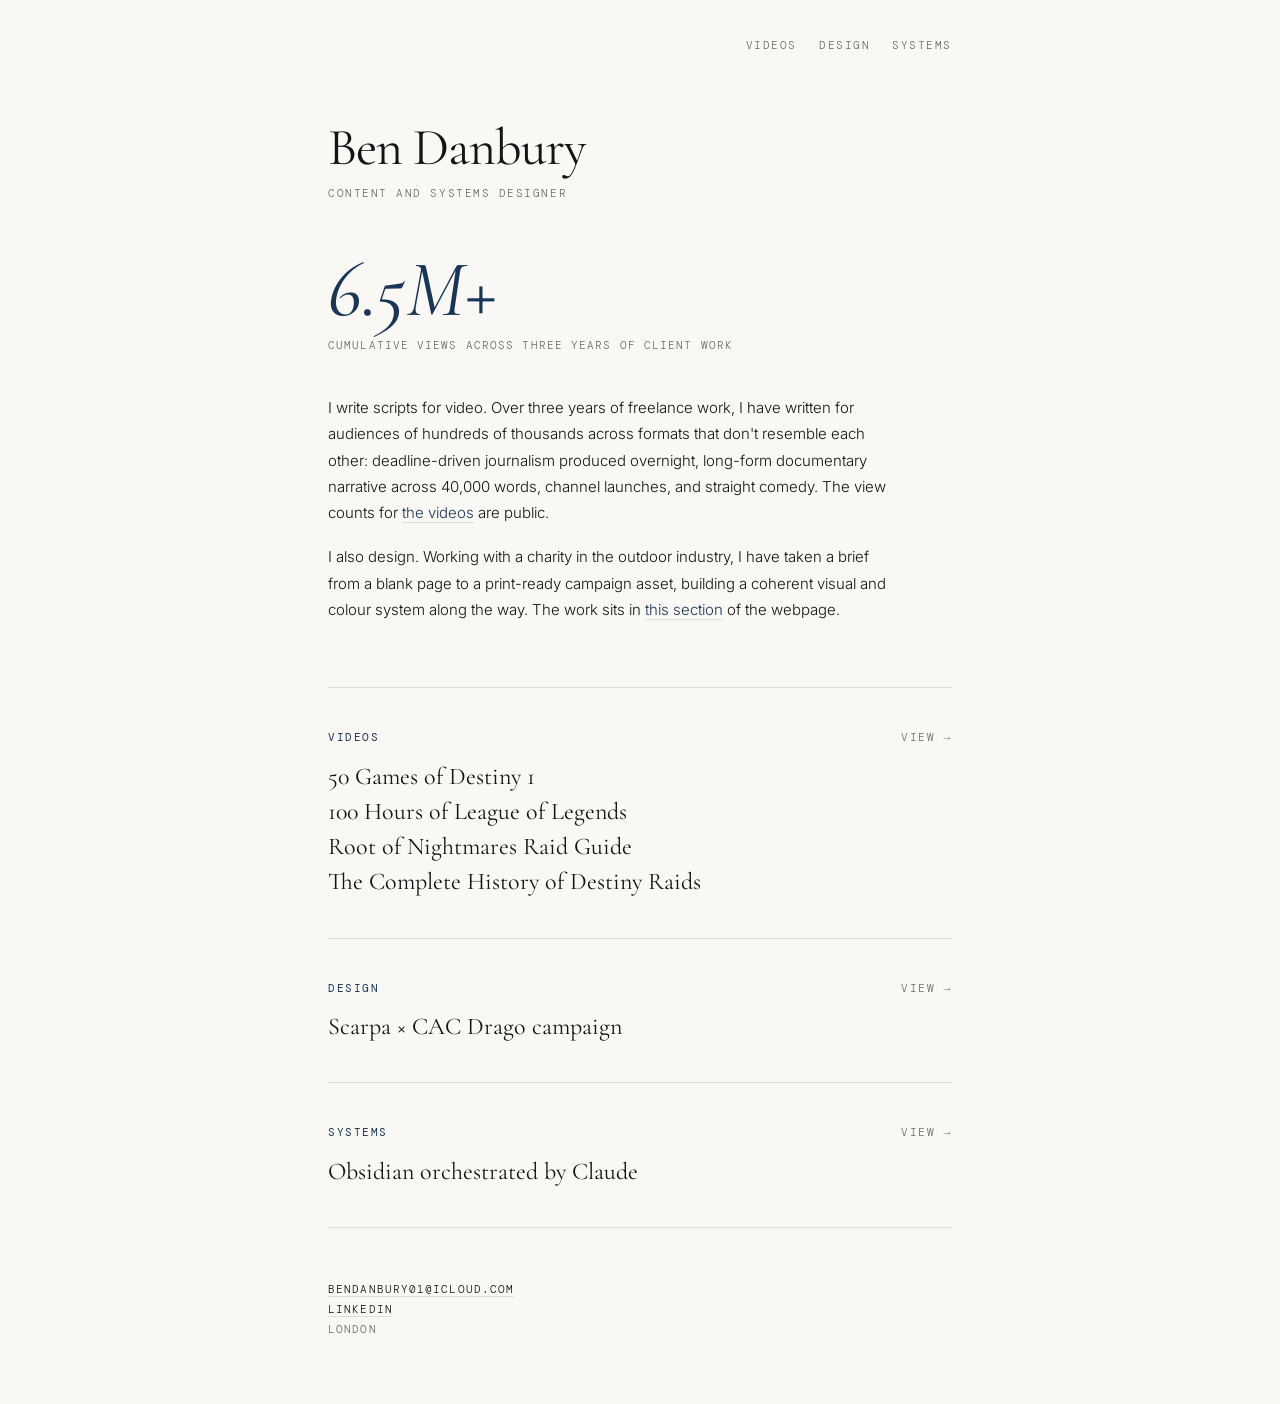
==== commit 968b2c8a: "Split into Video, Design, and Systems pages" ====
--- a/index.html
+++ b/index.html
@@ -3,688 +3,65 @@
 <head>
     <meta charset="UTF-8">
     <meta name="viewport" content="width=device-width, initial-scale=1.0">
-    <title>Ben Danbury — Writer &amp; Designer</title>
+    <title>Ben Danbury · Content and Systems Designer</title>
     <link rel="preconnect" href="https://fonts.googleapis.com">
     <link rel="preconnect" href="https://fonts.gstatic.com" crossorigin>
     <link href="https://fonts.googleapis.com/css2?family=Cormorant+Garamond:ital,wght@0,400;0,600;1,400;1,600&family=Inter:wght@300;400;500&family=DM+Mono:wght@400;500&display=swap" rel="stylesheet">
-
-    <style>
-        *, *::before, *::after {
-            box-sizing: border-box;
-            margin: 0;
-            padding: 0;
-        }
-
-        :root {
-            --bg: #F9F8F5;
-            --ink: #141414;
-            --muted: #6B6A66;
-            --accent: #1B3557;
-            --rule: #E0DED8;
-        }
-
-        html {
-            font-size: 16px;
-            -webkit-font-smoothing: antialiased;
-        }
-
-        body {
-            background: var(--bg);
-            color: var(--ink);
-            font-family: 'Inter', sans-serif;
-            font-weight: 300;
-            line-height: 1.7;
-        }
-
-        .container {
-            max-width: 680px;
-            margin: 0 auto;
-            padding: 0 28px;
-        }
-
-        /* ── Hero ── */
-        .hero {
-            padding: 88px 0 64px;
-            border-bottom: 1px solid var(--rule);
-        }
-
-        .hero-name {
-            font-family: 'Cormorant Garamond', serif;
-            font-size: 52px;
-            font-weight: 400;
-            letter-spacing: -0.02em;
-            line-height: 1.05;
-            color: var(--ink);
-            margin-bottom: 8px;
-        }
-
-        .hero-role {
-            font-family: 'DM Mono', monospace;
-            font-size: 11px;
-            letter-spacing: 0.14em;
-            text-transform: uppercase;
-            color: var(--muted);
-            margin-bottom: 48px;
-        }
-
-        .hero-number {
-            font-family: 'Cormorant Garamond', serif;
-            font-size: 80px;
-            font-style: italic;
-            font-weight: 400;
-            line-height: 1;
-            color: var(--accent);
-            margin-bottom: 6px;
-        }
-
-        .hero-number-label {
-            font-family: 'DM Mono', monospace;
-            font-size: 11px;
-            letter-spacing: 0.1em;
-            text-transform: uppercase;
-            color: var(--muted);
-            margin-bottom: 40px;
-        }
-
-        .hero-bio {
-            font-size: 15px;
-            font-weight: 300;
-            color: var(--ink);
-            line-height: 1.75;
-            max-width: 560px;
-        }
-
-        .hero-bio + .hero-bio {
-            margin-top: 18px;
-        }
-
-        /* ── Section divider label ── */
-        .section-label {
-            padding: 56px 0 0;
-        }
-
-        .section-label-eyebrow {
-            font-family: 'DM Mono', monospace;
-            font-size: 11px;
-            letter-spacing: 0.14em;
-            text-transform: uppercase;
-            color: var(--accent);
-        }
-
-        /* ── Projects ── */
-        .project {
-            padding: 68px 0;
-            border-bottom: 1px solid var(--rule);
-        }
-
-        .project-eyebrow {
-            font-family: 'DM Mono', monospace;
-            font-size: 11px;
-            letter-spacing: 0.14em;
-            text-transform: uppercase;
-            color: var(--muted);
-            margin-bottom: 14px;
-        }
-
-        .project-title {
-            font-family: 'Cormorant Garamond', serif;
-            font-size: 36px;
-            font-weight: 600;
-            line-height: 1.15;
-            letter-spacing: -0.01em;
-            color: var(--ink);
-            margin-bottom: 32px;
-        }
-
-        /* ── Video embed ── */
-        .video-wrapper {
-            position: relative;
-            padding-bottom: 56.25%;
-            height: 0;
-            overflow: hidden;
-            margin-bottom: 36px;
-            background: #E8E6E0;
-        }
-
-        .video-wrapper iframe {
-            position: absolute;
-            top: 0;
-            left: 0;
-            width: 100%;
-            height: 100%;
-            border: none;
-        }
-
-        .video-placeholder {
-            position: absolute;
-            top: 0;
-            left: 0;
-            width: 100%;
-            height: 100%;
-            display: flex;
-            flex-direction: column;
-            align-items: center;
-            justify-content: center;
-            gap: 8px;
-            color: var(--muted);
-        }
-
-        .video-placeholder-label {
-            font-family: 'DM Mono', monospace;
-            font-size: 11px;
-            letter-spacing: 0.1em;
-            text-transform: uppercase;
-        }
-
-        .video-placeholder-sub {
-            font-family: 'Inter', sans-serif;
-            font-size: 13px;
-            font-weight: 300;
-        }
-
-        /* ── Case study ── */
-        .case-study {
-            font-size: 15px;
-            font-weight: 300;
-            line-height: 1.8;
-            color: var(--ink);
-        }
-
-        .case-study p + p {
-            margin-top: 18px;
-        }
-
-        .case-study-subhead {
-            font-family: 'Cormorant Garamond', serif;
-            font-size: 24px;
-            font-weight: 600;
-            line-height: 1.2;
-            letter-spacing: -0.01em;
-            color: var(--ink);
-            margin: 40px 0 16px;
-        }
-
-        .case-study-subhead:first-child {
-            margin-top: 0;
-        }
-
-        /* ── Stat block ── */
-        .stat-block {
-            border-left: 2px solid var(--accent);
-            padding-left: 24px;
-            margin-top: 44px;
-        }
-
-        .stat-number {
-            font-family: 'Cormorant Garamond', serif;
-            font-size: 56px;
-            font-style: italic;
-            font-weight: 400;
-            line-height: 1;
-            color: var(--accent);
-            margin-bottom: 6px;
-        }
-
-        .stat-detail {
-            font-family: 'DM Mono', monospace;
-            font-size: 11px;
-            letter-spacing: 0.1em;
-            text-transform: uppercase;
-            color: var(--muted);
-            line-height: 1.7;
-        }
-
-        /* ── Design: poster hero ── */
-        .confidential-note {
-            font-family: 'DM Mono', monospace;
-            font-size: 11px;
-            letter-spacing: 0.06em;
-            color: var(--muted);
-            border: 1px solid var(--rule);
-            border-left: 2px solid var(--accent);
-            padding: 12px 16px;
-            margin-bottom: 28px;
-            line-height: 1.6;
-        }
-
-        .poster {
-            margin-bottom: 40px;
-        }
-
-        .poster a {
-            display: block;
-            background: #FFFFFF;
-            border: 1px solid var(--rule);
-            padding: 18px;
-            transition: border-color 0.15s ease;
-        }
-
-        .poster a:hover {
-            border-color: var(--accent);
-        }
-
-        .poster img {
-            display: block;
-            width: 100%;
-            height: auto;
-        }
-
-        .poster-caption {
-            font-family: 'DM Mono', monospace;
-            font-size: 11px;
-            letter-spacing: 0.1em;
-            text-transform: uppercase;
-            color: var(--muted);
-            margin-top: 12px;
-            line-height: 1.7;
-        }
-
-        .poster-caption a {
-            color: var(--ink);
-            text-decoration: none;
-            border-bottom: 1px solid var(--rule);
-            transition: border-color 0.15s ease;
-        }
-
-        .poster-caption a:hover {
-            border-color: var(--ink);
-        }
-
-        /* ── Design: process carousel ── */
-        .process {
-            margin-top: 48px;
-        }
-
-        .process-eyebrow {
-            font-family: 'DM Mono', monospace;
-            font-size: 11px;
-            letter-spacing: 0.14em;
-            text-transform: uppercase;
-            color: var(--muted);
-            margin-bottom: 14px;
-        }
-
-        .process-intro {
-            font-size: 15px;
-            font-weight: 300;
-            line-height: 1.8;
-            color: var(--ink);
-            margin-bottom: 24px;
-        }
-
-        .carousel {
-            position: relative;
-            background: #FFFFFF;
-            border: 1px solid var(--rule);
-        }
-
-        .carousel-stage {
-            position: relative;
-            width: 100%;
-            aspect-ratio: 16 / 9;
-            background: #FFFFFF;
-            overflow: hidden;
-        }
-
-        .carousel-slide {
-            position: absolute;
-            inset: 0;
-            width: 100%;
-            height: 100%;
-            object-fit: contain;
-            opacity: 0;
-            transition: opacity 0.25s ease;
-            pointer-events: none;
-        }
-
-        .carousel-slide.is-active {
-            opacity: 1;
-            pointer-events: auto;
-        }
-
-        .carousel-controls {
-            display: flex;
-            align-items: center;
-            justify-content: space-between;
-            gap: 12px;
-            border-top: 1px solid var(--rule);
-            padding: 12px 14px;
-        }
-
-        .carousel-btn {
-            appearance: none;
-            border: 1px solid var(--rule);
-            background: var(--bg);
-            color: var(--ink);
-            font-family: 'DM Mono', monospace;
-            font-size: 11px;
-            letter-spacing: 0.1em;
-            text-transform: uppercase;
-            padding: 8px 14px;
-            cursor: pointer;
-            transition: border-color 0.15s ease, color 0.15s ease;
-            line-height: 1;
-        }
-
-        .carousel-btn:hover:not(:disabled) {
-            border-color: var(--accent);
-            color: var(--accent);
-        }
-
-        .carousel-btn:disabled {
-            opacity: 0.35;
-            cursor: default;
-        }
-
-        .carousel-counter {
-            font-family: 'DM Mono', monospace;
-            font-size: 11px;
-            letter-spacing: 0.14em;
-            text-transform: uppercase;
-            color: var(--muted);
-            white-space: nowrap;
-        }
-
-        .carousel-hint {
-            font-family: 'DM Mono', monospace;
-            font-size: 10px;
-            letter-spacing: 0.1em;
-            text-transform: uppercase;
-            color: var(--muted);
-            margin-top: 12px;
-        }
-
-        /* Lightbox for enlarging a slide */
-        .lightbox {
-            position: fixed;
-            inset: 0;
-            background: rgba(20, 20, 20, 0.92);
-            display: none;
-            align-items: center;
-            justify-content: center;
-            padding: 24px;
-            z-index: 50;
-        }
-
-        .lightbox.is-open {
-            display: flex;
-        }
-
-        .lightbox img {
-            max-width: 100%;
-            max-height: 88vh;
-            object-fit: contain;
-        }
-
-        .lightbox-close {
-            position: absolute;
-            top: 20px;
-            right: 24px;
-            appearance: none;
-            border: 1px solid rgba(249, 248, 245, 0.4);
-            background: transparent;
-            color: #F9F8F5;
-            font-family: 'DM Mono', monospace;
-            font-size: 11px;
-            letter-spacing: 0.14em;
-            text-transform: uppercase;
-            padding: 8px 14px;
-            cursor: pointer;
-        }
-
-        .lightbox-nav {
-            position: absolute;
-            top: 50%;
-            transform: translateY(-50%);
-            appearance: none;
-            border: none;
-            background: transparent;
-            color: #F9F8F5;
-            font-family: 'Cormorant Garamond', serif;
-            font-size: 44px;
-            line-height: 1;
-            padding: 0 18px;
-            cursor: pointer;
-            opacity: 0.75;
-        }
-
-        .lightbox-nav:hover { opacity: 1; }
-        .lightbox-prev { left: 4px; }
-        .lightbox-next { right: 4px; }
-
-        /* ── Footer ── */
-        .footer {
-            padding: 52px 0 64px;
-        }
-
-        .footer-contact {
-            font-family: 'DM Mono', monospace;
-            font-size: 11px;
-            letter-spacing: 0.1em;
-            text-transform: uppercase;
-            color: var(--muted);
-            line-height: 1.8;
-        }
-
-        .footer-contact a {
-            color: var(--ink);
-            text-decoration: none;
-            border-bottom: 1px solid var(--rule);
-            transition: border-color 0.15s ease;
-        }
-
-        .footer-contact a:hover {
-            border-color: var(--ink);
-        }
-
-        /* ── Responsive ── */
-        @media (max-width: 600px) {
-            .hero { padding: 60px 0 48px; }
-            .hero-name { font-size: 40px; }
-            .hero-number { font-size: 64px; }
-            .project { padding: 52px 0; }
-            .project-title { font-size: 30px; }
-            .stat-number { font-size: 44px; }
-            .carousel-controls { flex-wrap: wrap; }
-            .lightbox-nav { font-size: 34px; padding: 0 8px; }
-        }
-
-        @media (prefers-reduced-motion: reduce) {
-            * { transition: none !important; }
-        }
-    </style>
+    <link rel="stylesheet" href="styles.css">
 </head>
 <body>
 
 <div class="container">
 
+    <nav class="site-nav" aria-label="Main">
+        <ul class="site-nav-links">
+            <li><a href="videos.html">Videos</a></li>
+            <li><a href="design.html">Design</a></li>
+            <li><a href="systems.html">Systems</a></li>
+        </ul>
+    </nav>
+
     <header class="hero">
         <h1 class="hero-name">Ben Danbury</h1>
-        <p class="hero-role">Writer &amp; Designer</p>
+        <p class="hero-role">Content and Systems Designer</p>
 
         <div class="hero-number">6.5M+</div>
         <p class="hero-number-label">Cumulative views across three years of client work</p>
 
-        <p class="hero-bio">I write scripts for video. Over three years of freelance work, I have written for audiences of hundreds of thousands across formats that don't resemble each other: deadline-driven journalism produced overnight, long-form documentary narrative across 40,000 words, channel launches, and straight comedy. The view counts below are public.</p>
+        <p class="hero-bio">I write scripts for video. Over three years of freelance work, I have written for audiences of hundreds of thousands across formats that don't resemble each other: deadline-driven journalism produced overnight, long-form documentary narrative across 40,000 words, channel launches, and straight comedy. The view counts for <a href="videos.html">the videos</a> are public.</p>
 
-        <p class="hero-bio">I also design. Working with a charity in the outdoor industry, I have taken a brief from a blank page to a print-ready campaign asset, building a coherent visual and colour system along the way. That work sits in its own section further down the page.</p>
+        <p class="hero-bio">I also design. Working with a charity in the outdoor industry, I have taken a brief from a blank page to a print-ready campaign asset, building a coherent visual and colour system along the way. The work sits in <a href="design.html">this section</a> of the webpage.</p>
     </header>
 
 
-    <!-- ══════════════════════ WRITING ══════════════════════ -->
-    <div class="section-label">
-        <p class="section-label-eyebrow">Writing</p>
-    </div>
+    <!-- ══════════════════════ SECTIONS ══════════════════════ -->
+    <section aria-label="Sections">
 
+        <a class="tile" href="videos.html">
+            <div class="tile-head"><h2 class="tile-label">Videos</h2><span class="tile-arrow">View &rarr;</span></div>
+            <ul class="tile-items">
+                <li>50 Games of Destiny 1</li>
+                <li>100 Hours of League of Legends</li>
+                <li>Root of Nightmares Raid Guide</li>
+                <li>The Complete History of Destiny Raids</li>
+            </ul>
+        </a>
 
-    <!-- ── Project 1: 50 Games of Destiny 1 ── -->
-    <article class="project">
-        <p class="project-eyebrow">FalloutPlays · 2022</p>
-        <h2 class="project-title">50 Games of Destiny 1</h2>
+        <a class="tile" href="design.html">
+            <div class="tile-head"><h2 class="tile-label">Design</h2><span class="tile-arrow">View &rarr;</span></div>
+            <ul class="tile-items">
+                <li>Scarpa × CAC Drago campaign</li>
+            </ul>
+        </a>
 
-   <div class="video-wrapper">
-    <iframe
-        src="https://www.youtube.com/embed/JL7WE3hRDn8"
-        title="50 Games of Destiny 1 — FalloutPlays"
-        allow="accelerometer; autoplay; clipboard-write; encrypted-media; gyroscope; picture-in-picture; web-share"
-        referrerpolicy="strict-origin-when-cross-origin"
-        allowfullscreen>
-    </iframe>
-</div>
+        <a class="tile" href="systems.html">
+            <div class="tile-head"><h2 class="tile-label">Systems</h2><span class="tile-arrow">View &rarr;</span></div>
+            <ul class="tile-items">
+                <li>Obsidian orchestrated by Claude</li>
+            </ul>
+        </a>
 
-        <div class="case-study">
-            <p>The brief was to add a new entry to an established "50 games of" series on one of the larger Destiny 2 channels on YouTube, with a dedicated and knowledgeable audience. The challenge wasn't just to be funny - it was to write convincingly inside an existing voice and format, for the first time, with no prior relationship with the creator or the audience.</p>
-            <p>At the time of writing the script, Destiny 1 was an eight-year-old game revisited by someone who hadn't played it since it was current. It had aged in ways that were frustrating and charming in equal parts, and the audience watching would have known that better than anyone else. The script had to be honest about its rougher edges without taking away from the nostalgia that gave people a reason to smile at the thumbnail in the first place. The answer was to make the creator the target of jokes as much as the game was. The end product, a story of someone rediscovering something that once moved them and annoyed them, was evidently appealing.</p>
-            <p>The role came via an audition task set by the creator, who gave detailed written feedback and rated the writing highly enough to bring me on. It was the first piece of work in a relationship that would go on to generate millions of views.</p>
-        </div>
-
-        <div class="stat-block">
-            <div class="stat-number">493K</div>
-            <div class="stat-detail">Views · 16,000 likes</div>
-        </div>
-    </article>
-
-
-    <!-- ── Project 2: 100 Hours of League of Legends ── -->
-    <article class="project">
-        <p class="project-eyebrow">Fallout Plays Everything · 2024</p>
-        <h2 class="project-title">100 Hours of League of Legends</h2>
-
-<div class="video-wrapper">
-    <iframe
-        src="https://www.youtube.com/embed/4E5YMgoPH_U"
-        title="100 Hours of League of Legends — Fallout Plays Everything"
-        allow="accelerometer; autoplay; clipboard-write; encrypted-media; gyroscope; picture-in-picture; web-share"
-        referrerpolicy="strict-origin-when-cross-origin"
-        allowfullscreen>
-    </iframe>
-</div>
-
-        <div class="case-study">
-            <p>The brief was to script a launch video for a brand new variety gaming channel - built around an established Destiny 2 creator with a large existing audience, but starting from zero subscribers on a separate platform. The video needed to be good enough to justify the channel's existence from the first upload; it involved three months of footage to trawl through.</p>
-            <p>The format was a 100-hour challenge modelled loosely on a video by Team Summertime, an already established channel with a built-in audience to draw on. The structural answer was a hero's journey: a complete beginner goes from knowing nothing to earning an S-rank in one of the game's hardest roles. That arc gave the script a spine and the audience a reason to stay past the halfway point. The tonal challenge was harder: funny without alienating League players, familiar enough for existing fans of the creator, and accessible to people who had never heard of either.</p>
-        </div>
-
-        <div class="stat-block">
-            <div class="stat-number">560K</div>
-            <div class="stat-detail">Views on launch · 6,000 subscribers gained on release</div>
-        </div>
-    </article>
-
-
-    <!-- ── Project 3: Root of Nightmares ── -->
-    <article class="project">
-        <p class="project-eyebrow">FalloutPlays · 2023</p>
-        <h2 class="project-title">Root of Nightmares Raid Guide</h2>
-
-   <div class="video-wrapper">
-    <iframe
-        src="https://www.youtube.com/embed/f1-ytmAPFgE"
-        title="Root of Nightmares Raid Guide — FalloutPlays"
-        allow="accelerometer; autoplay; clipboard-write; encrypted-media; gyroscope; picture-in-picture; web-share"
-        referrerpolicy="strict-origin-when-cross-origin"
-        allowfullscreen>
-    </iframe>
-</div>
-
-        <div class="case-study">
-            <p>Every year, the release of a new Destiny 2 raid was the biggest event in the game's calendar. For the first 24 hours, players competed in Contest Mode. This was a power-capped ruleset that made the raid significantly harder; while teams went through a gruelling test of endurance, creativity, and courage, the community watched live in their hundreds of thousands. While not everyone was bold enough to attempt Contest Mode, plenty were keen to give the new content a shot when the raid opened up on normal difficulty the next day. Those players, many of whom were in the raid race audience, were in desperate need of a guide. </p>
-            <p>The brief was simple and unforgiving: be first. That meant watching Fallout and his team work through entirely undocumented mechanics in real time, taking notes on systems nobody had seen before, and turning those notes into a coherent guide the moment the raid was cleared. The notes had to be written before the mechanics were even fully understood. The guide had to be ready the instant they were.</p>
-            <p>It was published before Datto's was - he was the most prominent raid guide creator in the community, and Fallout’s closest competitor in that space.</p>
-        </div>
-
-        <div class="stat-block">
-            <div class="stat-number">678K</div>
-            <div class="stat-detail">Views · 16,000 likes</div>
-        </div>
-    </article>
-
-
-    <!-- ── Project 4: Complete History of Destiny Raids ── -->
-    <article class="project">
-        <p class="project-eyebrow">evanf1997 · 2024 — Co-written</p>
-        <h2 class="project-title">The Complete History of Destiny Raids</h2>
-
-        <!-- Replace the src below with the YouTube embed URL when available -->
-        <div class="video-wrapper">
-    <iframe
-        src="https://www.youtube.com/embed/HlWOp9vhKY4?si=Jw5TITBkUwrV5o_r"
-        title="YouTube video player"
-        allow="accelerometer; autoplay; clipboard-write; encrypted-media; gyroscope; picture-in-picture; web-share"
-        referrerpolicy="strict-origin-when-cross-origin"
-        allowfullscreen>
-    </iframe>
-</div>
-
-
-        <div class="case-study">
-            <p>At just over 40,000 words and seven hours of finished video, this is the largest single piece of work in this portfolio. For context, 40,000 words sits comfortably within the range of a short novel. The Lord of the Rings trilogy in its standard theatrical cuts runs to about eleven hours. 185,000 people watched the majority of a seven-hour video.</p>
-            <p>The brief, co-written with evanf1997, was to cover the complete history of Destiny raid racing across all 18 raids and 76 encounters - ten years of community history, developer insight, and world-first race stories - in a single documentary-style video. The research involved developer interviews, archival footage, community testimony, and a decade of accumulated lore that needed to be synthesised and presented in a way that honoured the people who had been there while remaining accessible to people who hadn't.</p>
-            <p>The tonal register was entirely different from anything else in this portfolio. There were no quick jokes to land, no hook in the first ten seconds to justify staying. The job was to write like a historian: authoritative, specific, and serious enough to earn the audience's patience across an enormous runtime, while retaining enough warmth and texture to make ten-year-old raid races feel worth caring about. That meant understanding not just what happened in each race, but why it mattered - why a team disconnecting during a final stand, or a substitute player who barely spoke English clutching a crucial mechanic, deserved to be written about with the same weight as a sporting upset.</p>
-            <p>The structural challenge was considerable. Each raid needed to function as both a design history and a race story, covering encounter mechanics, the competitive field, and the human moments that defined each clear. Maintaining that structure consistently across eighteen raids, without the sections bleeding into one another or losing their individual character, required genuine editorial discipline over a very long document.</p>
-        </div>
-
-        <div class="stat-block">
-            <div class="stat-number">185K</div>
-            <div class="stat-detail">Views · 7-hour runtime · 40,000-word script</div>
-        </div>
-    </article>
-
-
-    <!-- ══════════════════════ DESIGN ══════════════════════ -->
-    <div class="section-label">
-        <p class="section-label-eyebrow">Design</p>
-    </div>
-
-    <article class="project">
-        <p class="project-eyebrow">Scarpa × Climbers Against Cancer · 2026</p>
-        <h2 class="project-title">Scarpa × CAC Drago campaign</h2>
-
-        <p class="confidential-note">Shared for portfolio and recruitment purposes only. Not for public consumption or redistribution.</p>
-
-        <div class="poster">
-            <a href="assets/design/scarpa-cac-drago-poster.pdf" target="_blank" rel="noopener" title="Open the print-ready PDF">
-                <img src="assets/design/scarpa-cac-drago-poster.png" alt="Scarpa × CAC Drago poster: the limited-edition magenta and teal Drago climbing shoe above the tagline Crush climbs. Crush cancer.">
-            </a>
-            <p class="poster-caption">Final print-ready poster, A3 · <a href="assets/design/scarpa-cac-drago-poster.pdf" target="_blank" rel="noopener">Open full-quality PDF</a></p>
-        </div>
-
-        <div class="case-study">
-            <h3 class="case-study-subhead">The brief</h3>
-            <p>This project was a little different from the others that I've completed: a deliberate step into producing marketing assets, rather than the writing that makes up the rest of this portfolio. I contacted a charity that my employer at the time was partnered with, and asked them if they needed any help with their marketing. It made sense to work with Climbers Against Cancer; I had become an obsessive climber in October 2025, and when we started the project, I was climbing three or four times a week. This connection meant that I understood their audience very well without having to do as much research; I did, however, do a lot of work in understanding the charity and their identity. This included getting in touch with an acclaimed outdoor film producer and director to better understand some of his work with CAC from ten years ago (Wojtek Kozakiewicz was remarkably kind and helpful; I remain very grateful to him).</p>
-
-            <p>The basic brief wasn't particularly clear at first, largely due to the sensitive nature of the topic. Scarpa, one of the outdoor world's biggest brands, had generously given CAC a batch of Dragos, the ultra-sensitive, ultra-precise, torturously low-volume climbing shoe that had taken over the crags and gyms of the world for the past ten years or so. This limited edition version was magenta pink with teal accents - the only version of the Drago to exist in this colour. The first batch was limited to 100 pairs and sold out in 27 hours; Scarpa and CAC were set to repeat the same event in 2026, and wanted some promotional material to be made for the release of the shoe. The most important asset they needed was a poster advertising the shoes and directing people towards signing up for CAC's email newsletter. Part of the initial challenge of this project was narrowing down exactly what was needed for the poster's design. From asking the right questions, I was able to find out where the poster was going to be displayed, the nature of the collaboration between Scarpa and CAC, and most importantly, exactly what the client needed people to do as a result of seeing the poster; namely, signing up to the newsletter, which would give them early access to purchase the coveted shoes. [NB: the campaign has since expanded beyond the poster; I am about to start work on the rest of it]</p>
-
-            <h3 class="case-study-subhead">Design choices</h3>
-            <p>Once the brief had been clearly laid-out and established, the next step was to create a rudimentary first draft. There were a few decisions I made that I was quite pleased with when I received feedback from the client. The first was to make a Canva presentation in which I explained my creative process as I went, documenting my decisions and my thought processes. This was particularly helpful for one early design which used 'cute' versions of heraldic imagery to represent Asolo, where Scarpa is based, and Heinz Mariacher, who designed the Dragos; one trustee of the charity said that when she 'read the reasoning behind the chosen 'creatures', [she] was very impressed!' The second was to present several versions of the poster to the client side-by-side. This is, funnily enough, a sales tactic taken directly from my time working in technical outdoor retail. Often, you know exactly what works best for a customer based on their measurements/fit profile. However, it is almost always more effective to give people the impression that they have a choice - although you steer them in one direction because of your product knowledge, they feel as if they have control over the process. While this is somewhat different in graphic design, due to the subjective nature of what looks 'best', showing the client multiple options at the same time worked very well for determining what they actually wanted.</p>
-
-            <p>Naturally, there were various flaws with my initial design. What followed was a thoroughly enjoyable process in which I both improved various shortcomings, and iterated on existing ideas in search of something better. Some of my experiments proved to be short-lived; some were key to creating the final version. I deliberately limited the number of people who I bounced ideas off, due to the secret nature of the project; family, close friends, and the staff members of my home gym (who are close friends anyway). Some of their suggestions proved to be helpful in working out what worked and what didn't, although everyone tended to think differently about the piece. Ultimately, the only people who I really paid attention to were the trustees of the charity. The ideas that they liked the most came directly from my creative decisions; the decision to strike through certain letters and not others, the colour coordination of the full stops after the tagline and the CTA, the careful manipulation of fonts to make them closer to Scarpa's custom typeface - these were all tasks that I undertook independently because I thought it would make the poster look better.</p>
-
-            <p>To expand on the question of fonts briefly, I looked into Scarpa's branding and found their headline face is a bespoke typeface by Landor &amp; Fitch, in the Microgramma/Eurostile lineage. The closest match available in Canva was Horizon for the tagline and the CTA, alongside Michroma for the information section (Michroma needed to have the letter spacing drastically reduced in order to look like the Scarpa Bold/Light custom typefaces). Another specific design choice that I was particularly proud of involved using the 'Glitch' effect in Canva's text editor. The headline of the poster uses a magenta and teal ghost-offset behind the black text; these two colours map to the shoe's suede sections and pull tabs. They're present in the strikethroughs and the punctuation; when viewed from afar, they give the text the slight appearance of floating in the air. Using the vivid colours of the Drago in subtle ways makes the shoe 'pop' and focuses attention on the product itself. Building an overall colour system also meant I could change individual elements without breaking the rules holding the design together.</p>
-
-            <h3 class="case-study-subhead">Quality control</h3>
-            <p>It's worth commenting on the quality control element of the work too. Print is unforgiving in a way that video isn't; once a file goes to the printer, a misaligned logo or a colour that shifts under CMYK conversion is permanent. The final stage of creating the poster was a detailed audit of the print-ready file. I used Claude for parts of this, though I deliberately didn't hand the project over and wait for an answer. LLMs, when used correctly, are extremely powerful tools that can pick up inconsistencies that would take humans days to spot. I therefore used it as a second set of eyes on specific, well-defined problems: sampling pixel colours across screenshots to match a QR code to the exact teal in the tagline, checking the strikethrough pattern was consistent across versions, and auditing the final file for print-safety issues like bottom-margin bleed and logo alignment. It caught a genuine error I'd missed - the logo lockup was sitting a few millimetres left of centre, a bug that came from aligning elements before grouping them. Additionally, I was able to spot a glaring problem and solve it long before the poster went to print. The main photo of the Drago, the most important part of the poster, had a resolution ceiling that would have made it look sub-standard if it went to print in A3. I flagged it early, emailed my contact at CAC, and secured a much higher resolution image, specifying exactly what resolution I needed; they went above and beyond, and located a 4500px CMYK production file. Anticipating the problem rather than reacting to it is the kind of project-management instinct the work depends on.</p>
-
-            <p>A few final issues with the design poster almost caused some small hiccups, but were thankfully resolved before they became a problem. My contact at CAC was in the process of showing the final design to the various trustees of the charity, when one of them noticed a design issue. One full stop ended up clashing with the colour system of the final design while its counterpart didn't; this broke the symmetry that the rest of the poster relied on. This kind of issue is one that requires human judgement to solve; matters of visual preference are far from objectively measurable errors. This would have been the finish line, but after climbing, I noticed another error that nobody had managed to pick up on; the 'I' in the 'SIGN UP NOW' section of the CTA was missing the strikethrough that had given character to the rest of the design. The full stop being the wrong colour would have detracted from the poster's professionalism; the missing strikethrough would have had the same effect. I identified the issue, asked my contact whether she wanted me to send a fixed version through; twenty minutes later, I sent a print-ready final version with the missing strikethrough fixed without waiting for a response. The nature of voluntary work means that you tend to be rewarded by being proactive; whether that's being the one to get in touch with the charity in the first place, or the last one to spot a crucial error just before the asset goes to print.</p>
-        </div>
-
-        <!-- ── Process presentation carousel ── -->
-        <div class="process">
-            <p class="process-eyebrow">The process, slide by slide</p>
-            <p class="process-intro">I documented the creative process as I went, in a presentation shared with the client. Move through it below to see how the design developed from the first rough drafts to the final print-ready poster.</p>
-
-            <div class="carousel" id="processCarousel" aria-roledescription="carousel" aria-label="Scarpa × CAC creative process presentation">
-                <div class="carousel-stage" id="carouselStage"></div>
-                <div class="carousel-controls">
-                    <button class="carousel-btn" id="carouselPrev" type="button" aria-label="Previous slide">← Prev</button>
-                    <span class="carousel-counter" id="carouselCounter">1 / 18</span>
-                    <button class="carousel-btn" id="carouselNext" type="button" aria-label="Next slide">Next →</button>
-                </div>
-            </div>
-            <p class="carousel-hint">Use the arrows or your keyboard's ← → keys. Click a slide to enlarge.</p>
-        </div>
-
-    </article>
+    </section>
 
 
     <footer class="footer">
@@ -697,113 +74,5 @@
 
 </div>
 
-<!-- Lightbox -->
-<div class="lightbox" id="lightbox" role="dialog" aria-modal="true" aria-label="Enlarged slide">
-    <button class="lightbox-close" id="lightboxClose" type="button">Close ✕</button>
-    <button class="lightbox-nav lightbox-prev" id="lightboxPrev" type="button" aria-label="Previous slide">‹</button>
-    <img id="lightboxImg" src="" alt="">
-    <button class="lightbox-nav lightbox-next" id="lightboxNext" type="button" aria-label="Next slide">›</button>
-</div>
-
-<script>
-(function () {
-    var TOTAL = 18;
-    var base = 'assets/design/process/slide-';
-    function pad(n) { return (n < 10 ? '0' : '') + n; }
-    function src(n) { return base + pad(n) + '.jpg'; }
-
-    var stage = document.getElementById('carouselStage');
-    var counter = document.getElementById('carouselCounter');
-    var prevBtn = document.getElementById('carouselPrev');
-    var nextBtn = document.getElementById('carouselNext');
-    if (!stage) return;
-
-    var current = 1;
-    var imgs = [];
-
-    // Build slide images (first eager, rest lazy)
-    for (var i = 1; i <= TOTAL; i++) {
-        var img = document.createElement('img');
-        img.className = 'carousel-slide';
-        img.src = src(i);
-        img.alt = 'Creative process, slide ' + i + ' of ' + TOTAL;
-        img.loading = (i === 1) ? 'eager' : 'lazy';
-        img.setAttribute('data-index', i);
-        if (i === 1) img.classList.add('is-active');
-        img.addEventListener('click', function () {
-            openLightbox(parseInt(this.getAttribute('data-index'), 10));
-        });
-        stage.appendChild(img);
-        imgs.push(img);
-    }
-
-    function show(n) {
-        if (n < 1) n = 1;
-        if (n > TOTAL) n = TOTAL;
-        imgs[current - 1].classList.remove('is-active');
-        current = n;
-        imgs[current - 1].classList.add('is-active');
-        counter.textContent = current + ' / ' + TOTAL;
-        prevBtn.disabled = (current === 1);
-        nextBtn.disabled = (current === TOTAL);
-    }
-
-    prevBtn.addEventListener('click', function () { show(current - 1); });
-    nextBtn.addEventListener('click', function () { show(current + 1); });
-
-    // Keyboard navigation when the carousel is in view / focused
-    document.addEventListener('keydown', function (e) {
-        if (lb.classList.contains('is-open')) return; // lightbox handles its own keys
-        if (e.key === 'ArrowLeft') { show(current - 1); }
-        else if (e.key === 'ArrowRight') { show(current + 1); }
-    });
-
-    // Touch / swipe
-    var startX = null;
-    stage.addEventListener('touchstart', function (e) { startX = e.touches[0].clientX; }, { passive: true });
-    stage.addEventListener('touchend', function (e) {
-        if (startX === null) return;
-        var dx = e.changedTouches[0].clientX - startX;
-        if (Math.abs(dx) > 40) { show(dx < 0 ? current + 1 : current - 1); }
-        startX = null;
-    }, { passive: true });
-
-    // ── Lightbox ──
-    var lb = document.getElementById('lightbox');
-    var lbImg = document.getElementById('lightboxImg');
-    var lbClose = document.getElementById('lightboxClose');
-    var lbPrev = document.getElementById('lightboxPrev');
-    var lbNext = document.getElementById('lightboxNext');
-    var lbIndex = 1;
-
-    function openLightbox(n) {
-        lbIndex = n;
-        lbImg.src = src(n);
-        lbImg.alt = 'Creative process, slide ' + n + ' of ' + TOTAL;
-        lb.classList.add('is-open');
-    }
-    function closeLightbox() { lb.classList.remove('is-open'); lbImg.src = ''; }
-    function lbShow(n) {
-        if (n < 1) n = TOTAL;
-        if (n > TOTAL) n = 1;
-        openLightbox(n);
-        show(n); // keep carousel in sync
-    }
-
-    lbClose.addEventListener('click', closeLightbox);
-    lbPrev.addEventListener('click', function () { lbShow(lbIndex - 1); });
-    lbNext.addEventListener('click', function () { lbShow(lbIndex + 1); });
-    lb.addEventListener('click', function (e) { if (e.target === lb) closeLightbox(); });
-    document.addEventListener('keydown', function (e) {
-        if (!lb.classList.contains('is-open')) return;
-        if (e.key === 'Escape') closeLightbox();
-        else if (e.key === 'ArrowLeft') lbShow(lbIndex - 1);
-        else if (e.key === 'ArrowRight') lbShow(lbIndex + 1);
-    });
-
-    show(1);
-})();
-</script>
-
 </body>
 </html>
--- a/styles.css
+++ b/styles.css
@@ -0,0 +1,724 @@
+*, *::before, *::after {
+    box-sizing: border-box;
+    margin: 0;
+    padding: 0;
+}
+
+:root {
+    --bg: #F9F8F5;
+    --ink: #141414;
+    --muted: #6B6A66;
+    --accent: #1B3557;
+    --rule: #E0DED8;
+}
+
+html {
+    font-size: 16px;
+    -webkit-font-smoothing: antialiased;
+}
+
+body {
+    background: var(--bg);
+    color: var(--ink);
+    font-family: 'Inter', sans-serif;
+    font-weight: 300;
+    line-height: 1.7;
+}
+
+.container {
+    max-width: 680px;
+    margin: 0 auto;
+    padding: 0 28px;
+}
+
+/* ── Hero ── */
+.hero {
+    padding: 88px 0 64px;
+    border-bottom: 1px solid var(--rule);
+}
+
+.hero-name {
+    font-family: 'Cormorant Garamond', serif;
+    font-size: 52px;
+    font-weight: 400;
+    letter-spacing: -0.02em;
+    line-height: 1.05;
+    color: var(--ink);
+    margin-bottom: 8px;
+}
+
+.hero-role {
+    font-family: 'DM Mono', monospace;
+    font-size: 11px;
+    letter-spacing: 0.14em;
+    text-transform: uppercase;
+    color: var(--muted);
+    margin-bottom: 48px;
+}
+
+.hero-number {
+    font-family: 'Cormorant Garamond', serif;
+    font-size: 80px;
+    font-style: italic;
+    font-weight: 400;
+    line-height: 1;
+    color: var(--accent);
+    margin-bottom: 6px;
+}
+
+.hero-number-label {
+    font-family: 'DM Mono', monospace;
+    font-size: 11px;
+    letter-spacing: 0.1em;
+    text-transform: uppercase;
+    color: var(--muted);
+    margin-bottom: 40px;
+}
+
+.hero-bio {
+    font-size: 15px;
+    font-weight: 300;
+    color: var(--ink);
+    line-height: 1.75;
+    max-width: 560px;
+}
+
+.hero-bio + .hero-bio {
+    margin-top: 18px;
+}
+
+/* ── Section divider label ── */
+.section-label {
+    padding: 56px 0 0;
+}
+
+.section-label-eyebrow {
+    font-family: 'DM Mono', monospace;
+    font-size: 11px;
+    letter-spacing: 0.14em;
+    text-transform: uppercase;
+    font-weight: 400;
+    color: var(--accent);
+}
+
+/* ── Projects ── */
+.project {
+    padding: 68px 0;
+    border-bottom: 1px solid var(--rule);
+}
+
+.project-eyebrow {
+    font-family: 'DM Mono', monospace;
+    font-size: 11px;
+    letter-spacing: 0.14em;
+    text-transform: uppercase;
+    color: var(--muted);
+    margin-bottom: 14px;
+}
+
+.project-title {
+    font-family: 'Cormorant Garamond', serif;
+    font-size: 36px;
+    font-weight: 600;
+    line-height: 1.15;
+    letter-spacing: -0.01em;
+    color: var(--ink);
+    margin-bottom: 32px;
+}
+
+/* ── Video embed ── */
+.video-wrapper {
+    position: relative;
+    padding-bottom: 56.25%;
+    height: 0;
+    overflow: hidden;
+    margin-bottom: 36px;
+    background: #E8E6E0;
+}
+
+.video-wrapper iframe {
+    position: absolute;
+    top: 0;
+    left: 0;
+    width: 100%;
+    height: 100%;
+    border: none;
+}
+
+.video-placeholder {
+    position: absolute;
+    top: 0;
+    left: 0;
+    width: 100%;
+    height: 100%;
+    display: flex;
+    flex-direction: column;
+    align-items: center;
+    justify-content: center;
+    gap: 8px;
+    color: var(--muted);
+}
+
+.video-placeholder-label {
+    font-family: 'DM Mono', monospace;
+    font-size: 11px;
+    letter-spacing: 0.1em;
+    text-transform: uppercase;
+}
+
+.video-placeholder-sub {
+    font-family: 'Inter', sans-serif;
+    font-size: 13px;
+    font-weight: 300;
+}
+
+/* ── Case study ── */
+.case-study {
+    font-size: 15px;
+    font-weight: 300;
+    line-height: 1.8;
+    color: var(--ink);
+}
+
+.case-study p + p {
+    margin-top: 18px;
+}
+
+.case-study-subhead {
+    font-family: 'Cormorant Garamond', serif;
+    font-size: 24px;
+    font-weight: 600;
+    line-height: 1.2;
+    letter-spacing: -0.01em;
+    color: var(--ink);
+    margin: 40px 0 16px;
+}
+
+.case-study-subhead:first-child {
+    margin-top: 0;
+}
+
+/* ── Stat block ── */
+.stat-block {
+    border-left: 2px solid var(--accent);
+    padding-left: 24px;
+    margin-top: 44px;
+}
+
+.stat-number {
+    font-family: 'Cormorant Garamond', serif;
+    font-size: 56px;
+    font-style: italic;
+    font-weight: 400;
+    line-height: 1;
+    color: var(--accent);
+    margin-bottom: 6px;
+}
+
+.stat-detail {
+    font-family: 'DM Mono', monospace;
+    font-size: 11px;
+    letter-spacing: 0.1em;
+    text-transform: uppercase;
+    color: var(--muted);
+    line-height: 1.7;
+}
+
+/* ── Design: poster hero ── */
+.confidential-note {
+    font-family: 'DM Mono', monospace;
+    font-size: 11px;
+    letter-spacing: 0.06em;
+    color: var(--muted);
+    border: 1px solid var(--rule);
+    border-left: 2px solid var(--accent);
+    padding: 12px 16px;
+    margin-bottom: 28px;
+    line-height: 1.6;
+}
+
+.poster {
+    margin-bottom: 40px;
+}
+
+.poster a {
+    display: block;
+    background: #FFFFFF;
+    border: 1px solid var(--rule);
+    padding: 18px;
+    transition: border-color 0.15s ease;
+}
+
+.poster a:hover {
+    border-color: var(--accent);
+}
+
+.poster img {
+    display: block;
+    width: 100%;
+    height: auto;
+}
+
+.poster-caption {
+    font-family: 'DM Mono', monospace;
+    font-size: 11px;
+    letter-spacing: 0.1em;
+    text-transform: uppercase;
+    color: var(--muted);
+    margin-top: 12px;
+    line-height: 1.7;
+}
+
+.poster-caption a {
+    color: var(--ink);
+    text-decoration: none;
+    border-bottom: 1px solid var(--rule);
+    transition: border-color 0.15s ease;
+}
+
+.poster-caption a:hover {
+    border-color: var(--ink);
+}
+
+/* ── Design: process carousel ── */
+.process {
+    margin-top: 48px;
+}
+
+.process-eyebrow {
+    font-family: 'DM Mono', monospace;
+    font-size: 11px;
+    letter-spacing: 0.14em;
+    text-transform: uppercase;
+    color: var(--muted);
+    margin-bottom: 14px;
+}
+
+.process-intro {
+    font-size: 15px;
+    font-weight: 300;
+    line-height: 1.8;
+    color: var(--ink);
+    margin-bottom: 24px;
+}
+
+.carousel {
+    position: relative;
+    background: #FFFFFF;
+    border: 1px solid var(--rule);
+}
+
+.carousel-stage {
+    position: relative;
+    width: 100%;
+    aspect-ratio: 16 / 9;
+    background: #FFFFFF;
+    overflow: hidden;
+}
+
+.carousel-slide {
+    position: absolute;
+    inset: 0;
+    width: 100%;
+    height: 100%;
+    object-fit: contain;
+    opacity: 0;
+    transition: opacity 0.25s ease;
+    pointer-events: none;
+}
+
+.carousel-slide.is-active {
+    opacity: 1;
+    pointer-events: auto;
+}
+
+.carousel-controls {
+    display: flex;
+    align-items: center;
+    justify-content: space-between;
+    gap: 12px;
+    border-top: 1px solid var(--rule);
+    padding: 12px 14px;
+}
+
+.carousel-btn {
+    appearance: none;
+    border: 1px solid var(--rule);
+    background: var(--bg);
+    color: var(--ink);
+    font-family: 'DM Mono', monospace;
+    font-size: 11px;
+    letter-spacing: 0.1em;
+    text-transform: uppercase;
+    padding: 8px 14px;
+    cursor: pointer;
+    transition: border-color 0.15s ease, color 0.15s ease;
+    line-height: 1;
+}
+
+.carousel-btn:hover:not(:disabled) {
+    border-color: var(--accent);
+    color: var(--accent);
+}
+
+.carousel-btn:disabled {
+    opacity: 0.35;
+    cursor: default;
+}
+
+.carousel-counter {
+    font-family: 'DM Mono', monospace;
+    font-size: 11px;
+    letter-spacing: 0.14em;
+    text-transform: uppercase;
+    color: var(--muted);
+    white-space: nowrap;
+}
+
+.carousel-hint {
+    font-family: 'DM Mono', monospace;
+    font-size: 10px;
+    letter-spacing: 0.1em;
+    text-transform: uppercase;
+    color: var(--muted);
+    margin-top: 12px;
+}
+
+/* Lightbox for enlarging a slide */
+.lightbox {
+    position: fixed;
+    inset: 0;
+    background: rgba(20, 20, 20, 0.92);
+    display: none;
+    align-items: center;
+    justify-content: center;
+    padding: 24px;
+    z-index: 50;
+}
+
+.lightbox.is-open {
+    display: flex;
+}
+
+.lightbox img {
+    max-width: 100%;
+    max-height: 88vh;
+    object-fit: contain;
+}
+
+.lightbox-close {
+    position: absolute;
+    top: 20px;
+    right: 24px;
+    appearance: none;
+    border: 1px solid rgba(249, 248, 245, 0.4);
+    background: transparent;
+    color: #F9F8F5;
+    font-family: 'DM Mono', monospace;
+    font-size: 11px;
+    letter-spacing: 0.14em;
+    text-transform: uppercase;
+    padding: 8px 14px;
+    cursor: pointer;
+}
+
+.lightbox-nav {
+    position: absolute;
+    top: 50%;
+    transform: translateY(-50%);
+    appearance: none;
+    border: none;
+    background: transparent;
+    color: #F9F8F5;
+    font-family: 'Cormorant Garamond', serif;
+    font-size: 44px;
+    line-height: 1;
+    padding: 0 18px;
+    cursor: pointer;
+    opacity: 0.75;
+}
+
+.lightbox-nav:hover { opacity: 1; }
+.lightbox-prev { left: 4px; }
+.lightbox-next { right: 4px; }
+
+/* ── Footer ── */
+.footer {
+    padding: 52px 0 64px;
+}
+
+.footer-contact {
+    font-family: 'DM Mono', monospace;
+    font-size: 11px;
+    letter-spacing: 0.1em;
+    text-transform: uppercase;
+    color: var(--muted);
+    line-height: 1.8;
+}
+
+.footer-contact a {
+    color: var(--ink);
+    text-decoration: none;
+    border-bottom: 1px solid var(--rule);
+    transition: border-color 0.15s ease;
+}
+
+.footer-contact a:hover {
+    border-color: var(--ink);
+}
+
+/* ── Responsive ── */
+@media (max-width: 600px) {
+    .hero { padding: 60px 0 48px; }
+    .hero-name { font-size: 40px; }
+    .hero-number { font-size: 64px; }
+    .project { padding: 52px 0; }
+    .project-title { font-size: 30px; }
+    .stat-number { font-size: 44px; }
+    .carousel-controls { flex-wrap: wrap; }
+    .lightbox-nav { font-size: 34px; padding: 0 8px; }
+}
+
+@media (prefers-reduced-motion: reduce) {
+    * { transition: none !important; }
+}
+
+/* ── Site nav (every page) ── */
+.site-nav {
+    display: flex;
+    flex-wrap: wrap;
+    align-items: baseline;
+    justify-content: space-between;
+    gap: 10px 24px;
+    padding: 30px 0 0;
+}
+
+.site-nav-name {
+    font-family: 'Cormorant Garamond', serif;
+    font-size: 21px;
+    font-weight: 600;
+    color: var(--ink);
+    text-decoration: none;
+}
+
+.site-nav-links {
+    display: flex;
+    gap: 22px;
+    list-style: none;
+    margin-left: auto;
+}
+
+.site-nav-links a {
+    font-family: 'DM Mono', monospace;
+    font-size: 11px;
+    letter-spacing: 0.14em;
+    text-transform: uppercase;
+    color: var(--muted);
+    text-decoration: none;
+    padding-bottom: 3px;
+    border-bottom: 1px solid transparent;
+    transition: color 0.15s ease, border-color 0.15s ease;
+}
+
+.site-nav-links a:hover {
+    color: var(--ink);
+    border-color: var(--rule);
+}
+
+.site-nav-links a[aria-current="page"] {
+    color: var(--accent);
+    border-color: var(--accent);
+}
+
+.section-label-eyebrow a {
+    color: inherit;
+    text-decoration: none;
+}
+
+.section-label-eyebrow a:hover {
+    color: var(--ink);
+}
+
+/* ── Home: links in the intro ── */
+.hero-bio a {
+    color: var(--accent);
+    text-decoration: none;
+    border-bottom: 1px solid var(--rule);
+    transition: border-color 0.15s ease;
+}
+
+.hero-bio a:hover {
+    border-color: var(--accent);
+}
+
+/* ── Home: section tiles ── */
+.tile {
+    display: block;
+    padding: 40px 0;
+    border-bottom: 1px solid var(--rule);
+    color: var(--ink);
+    text-decoration: none;
+}
+
+.tile-head {
+    display: flex;
+    justify-content: space-between;
+    align-items: baseline;
+    margin-bottom: 14px;
+}
+
+.tile-label {
+    font-family: 'DM Mono', monospace;
+    font-size: 11px;
+    letter-spacing: 0.14em;
+    text-transform: uppercase;
+    color: var(--accent);
+}
+
+.tile-arrow {
+    font-family: 'DM Mono', monospace;
+    font-size: 11px;
+    letter-spacing: 0.14em;
+    text-transform: uppercase;
+    color: var(--muted);
+    transition: color 0.15s ease, transform 0.15s ease;
+}
+
+.tile-items {
+    list-style: none;
+}
+
+.tile-items li {
+    font-family: 'Cormorant Garamond', serif;
+    font-size: 24px;
+    font-weight: 400;
+    line-height: 1.3;
+    transition: color 0.15s ease;
+}
+
+.tile-items li + li {
+    margin-top: 4px;
+}
+
+.tile:hover .tile-items li,
+.tile:hover .tile-arrow {
+    color: var(--accent);
+}
+
+.tile:hover .tile-arrow {
+    transform: translateX(4px);
+}
+
+/* ── Systems: write-ups ── */
+.writeup-label {
+    font-family: 'DM Mono', monospace;
+    font-size: 11px;
+    letter-spacing: 0.14em;
+    text-transform: uppercase;
+    color: var(--accent);
+    margin-bottom: 14px;
+}
+
+.writeup-title {
+    font-family: 'Cormorant Garamond', serif;
+    font-size: 36px;
+    font-weight: 600;
+    line-height: 1.15;
+    letter-spacing: -0.01em;
+    color: var(--ink);
+    margin-bottom: 14px;
+}
+
+.writeup-dek {
+    font-family: 'Cormorant Garamond', serif;
+    font-size: 21px;
+    font-style: italic;
+    line-height: 1.4;
+    color: var(--muted);
+    margin-bottom: 40px;
+}
+
+.case-study strong {
+    font-weight: 500;
+}
+
+.case-study ul,
+.case-study ol,
+.case-study table,
+.case-study ul + p,
+.case-study ol + p,
+.case-study table + p {
+    margin-top: 18px;
+}
+
+.case-study ul,
+.case-study ol {
+    padding-left: 20px;
+}
+
+.case-study li + li {
+    margin-top: 8px;
+}
+
+.case-study table {
+    width: 100%;
+    border-collapse: collapse;
+    font-size: 14px;
+    line-height: 1.6;
+}
+
+.case-study th,
+.case-study td {
+    text-align: left;
+    vertical-align: top;
+    padding: 10px 14px 10px 0;
+    border-bottom: 1px solid var(--rule);
+}
+
+.case-study th {
+    font-family: 'DM Mono', monospace;
+    font-size: 11px;
+    font-weight: 400;
+    letter-spacing: 0.1em;
+    text-transform: uppercase;
+    color: var(--muted);
+}
+
+.case-study td:first-child {
+    font-weight: 400;
+    width: 36%;
+}
+
+.next-link {
+    display: block;
+    margin-top: 48px;
+    border: 1px solid var(--rule);
+    border-left: 2px solid var(--accent);
+    padding: 18px 20px;
+    font-family: 'Cormorant Garamond', serif;
+    font-size: 24px;
+    font-weight: 600;
+    line-height: 1.25;
+    color: var(--ink);
+    text-decoration: none;
+    transition: border-color 0.15s ease, color 0.15s ease;
+}
+
+.next-link:hover {
+    border-color: var(--accent);
+    color: var(--accent);
+}
+
+@media (max-width: 600px) {
+    .tile-items li { font-size: 21px; }
+    .writeup-title { font-size: 30px; }
+    .case-study td:first-child { width: 40%; }
+}
+
+.tile-label {
+    font-weight: 400;
+}
+
+.site-nav + .hero {
+    padding-top: 64px;
+}
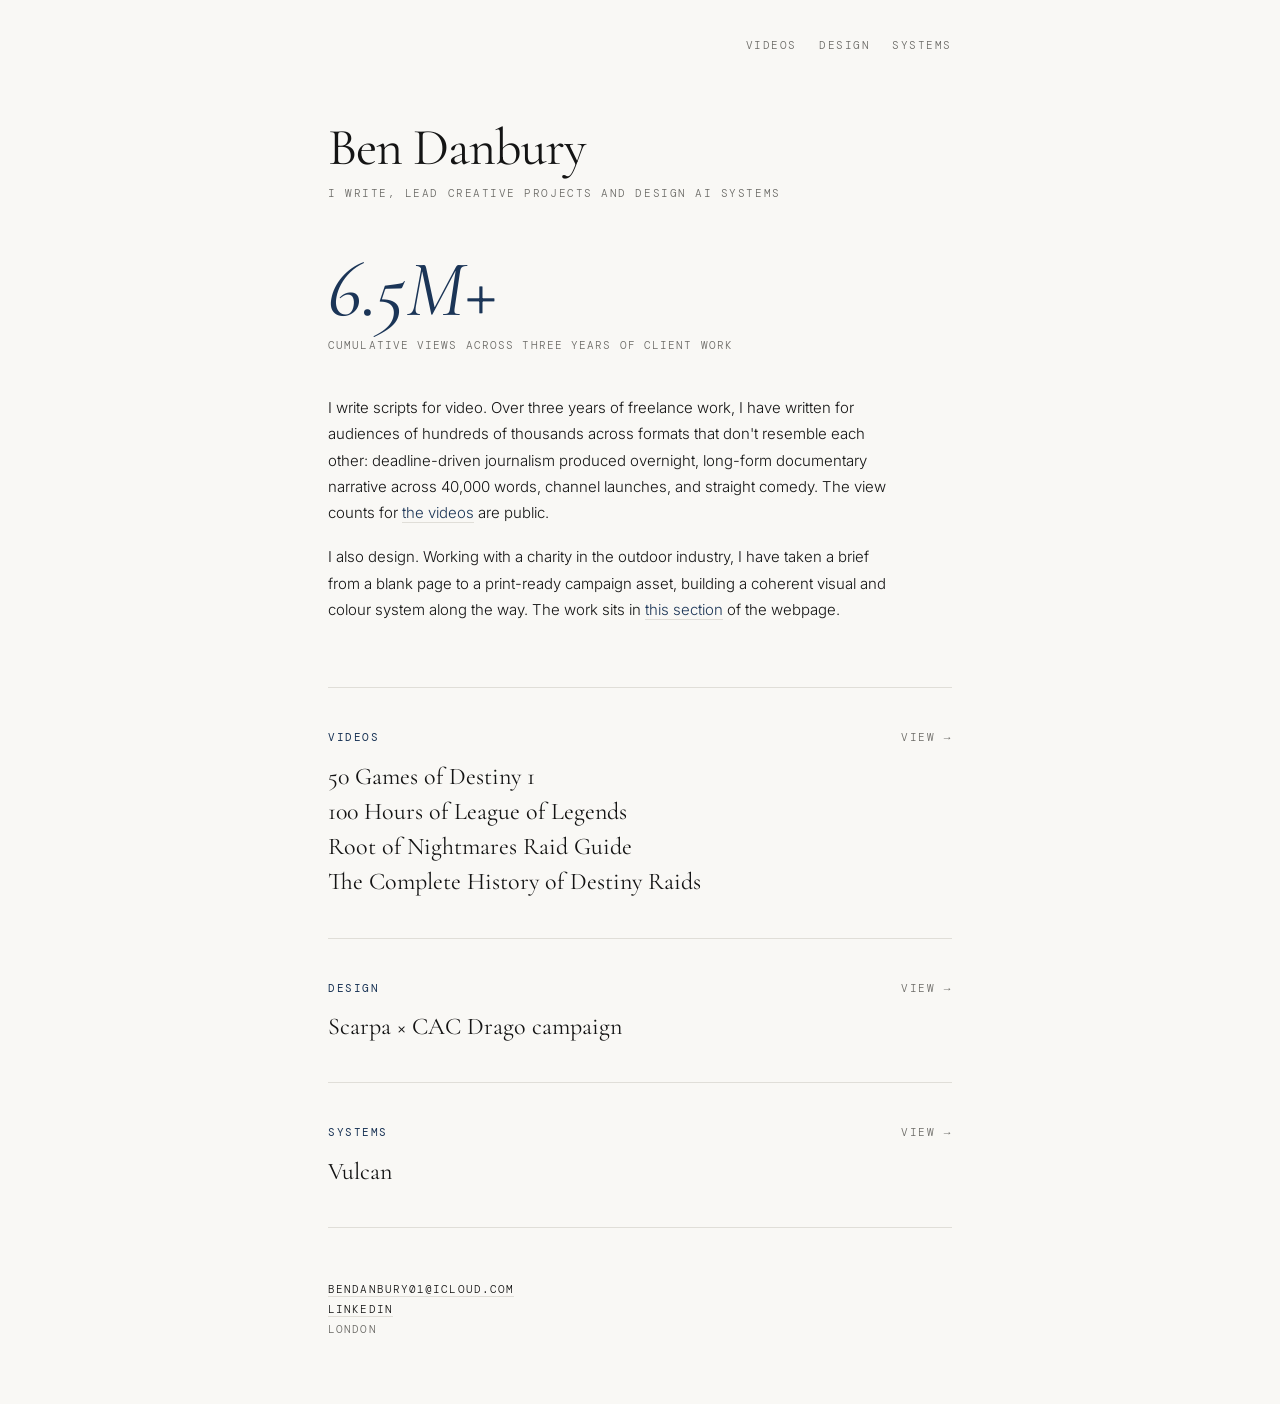
==== commit d9d0ea01: "Replace the Systems page with Vulcan - systems.html: the new Vulcan page (the team index, how it wor" ====
--- a/index.html
+++ b/index.html
@@ -3,7 +3,7 @@
 <head>
     <meta charset="UTF-8">
     <meta name="viewport" content="width=device-width, initial-scale=1.0">
-    <title>Ben Danbury · Content and Systems Designer</title>
+    <title>Ben Danbury · I write, lead creative projects and design AI systems</title>
     <link rel="preconnect" href="https://fonts.googleapis.com">
     <link rel="preconnect" href="https://fonts.gstatic.com" crossorigin>
     <link href="https://fonts.googleapis.com/css2?family=Cormorant+Garamond:ital,wght@0,400;0,600;1,400;1,600&family=Inter:wght@300;400;500&family=DM+Mono:wght@400;500&display=swap" rel="stylesheet">
@@ -23,7 +23,7 @@
 
     <header class="hero">
         <h1 class="hero-name">Ben Danbury</h1>
-        <p class="hero-role">Content and Systems Designer</p>
+        <p class="hero-role">I write, lead creative projects and design AI systems</p>
 
         <div class="hero-number">6.5M+</div>
         <p class="hero-number-label">Cumulative views across three years of client work</p>
@@ -57,7 +57,7 @@
         <a class="tile" href="systems.html">
             <div class="tile-head"><h2 class="tile-label">Systems</h2><span class="tile-arrow">View &rarr;</span></div>
             <ul class="tile-items">
-                <li>Obsidian orchestrated by Claude</li>
+                <li>Vulcan</li>
             </ul>
         </a>
 
--- a/styles.css
+++ b/styles.css
@@ -609,35 +609,6 @@
     transform: translateX(4px);
 }
 
-/* ── Systems: write-ups ── */
-.writeup-label {
-    font-family: 'DM Mono', monospace;
-    font-size: 11px;
-    letter-spacing: 0.14em;
-    text-transform: uppercase;
-    color: var(--accent);
-    margin-bottom: 14px;
-}
-
-.writeup-title {
-    font-family: 'Cormorant Garamond', serif;
-    font-size: 36px;
-    font-weight: 600;
-    line-height: 1.15;
-    letter-spacing: -0.01em;
-    color: var(--ink);
-    margin-bottom: 14px;
-}
-
-.writeup-dek {
-    font-family: 'Cormorant Garamond', serif;
-    font-size: 21px;
-    font-style: italic;
-    line-height: 1.4;
-    color: var(--muted);
-    margin-bottom: 40px;
-}
-
 .case-study strong {
     font-weight: 500;
 }
@@ -689,29 +660,8 @@
     width: 36%;
 }
 
-.next-link {
-    display: block;
-    margin-top: 48px;
-    border: 1px solid var(--rule);
-    border-left: 2px solid var(--accent);
-    padding: 18px 20px;
-    font-family: 'Cormorant Garamond', serif;
-    font-size: 24px;
-    font-weight: 600;
-    line-height: 1.25;
-    color: var(--ink);
-    text-decoration: none;
-    transition: border-color 0.15s ease, color 0.15s ease;
-}
-
-.next-link:hover {
-    border-color: var(--accent);
-    color: var(--accent);
-}
-
 @media (max-width: 600px) {
     .tile-items li { font-size: 21px; }
-    .writeup-title { font-size: 30px; }
     .case-study td:first-child { width: 40%; }
 }
 
